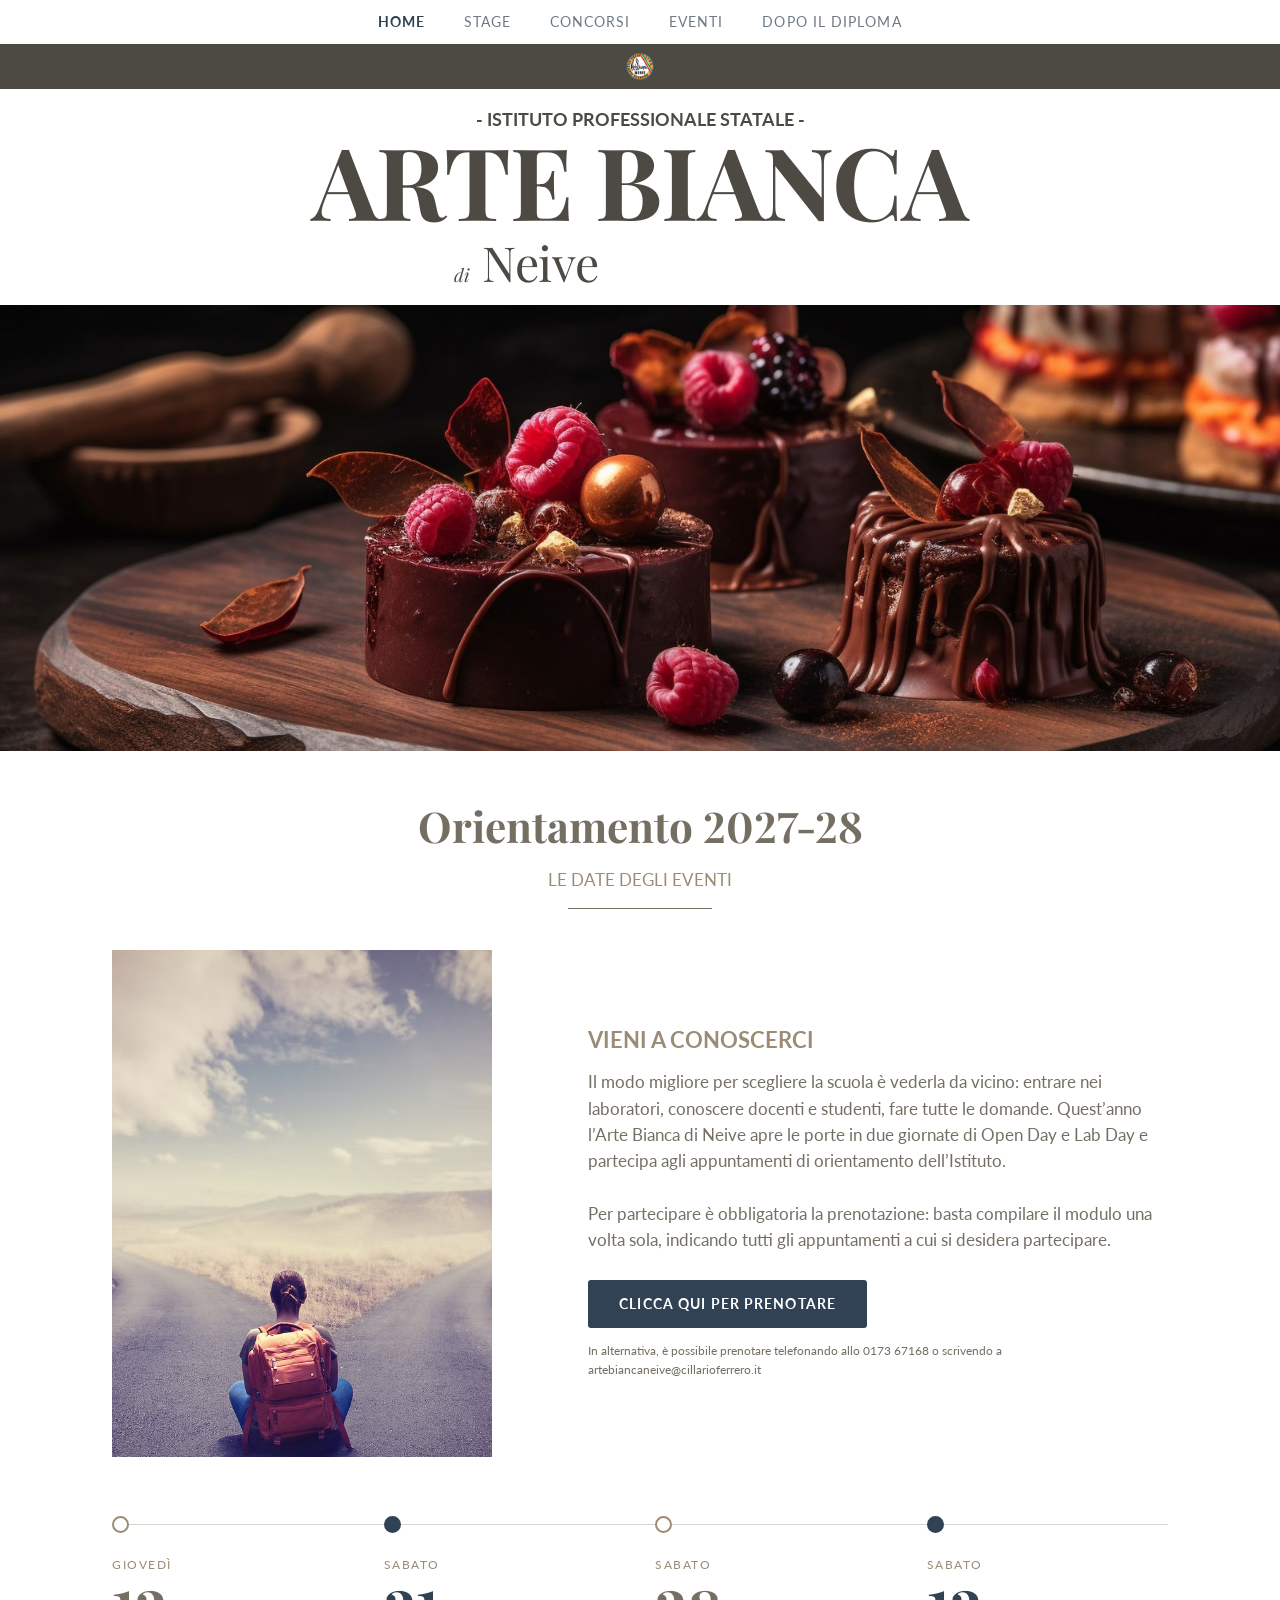
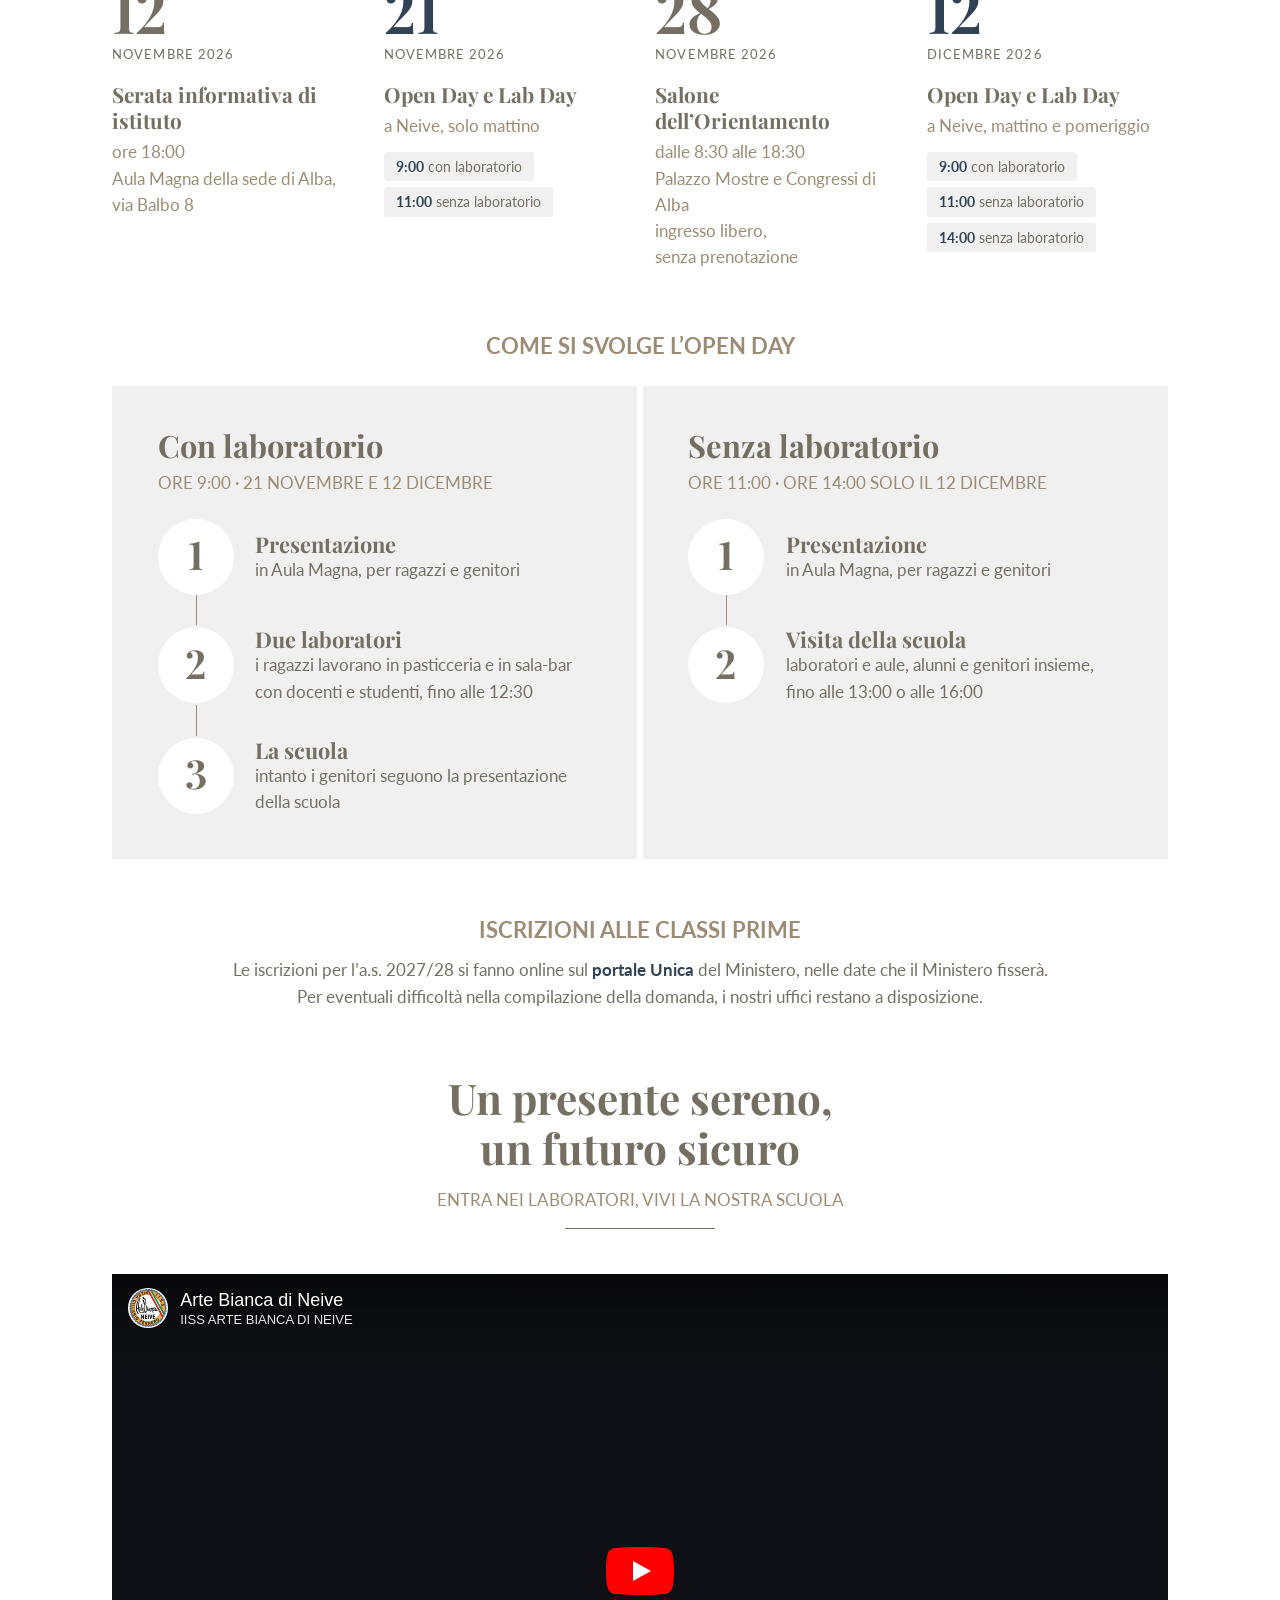
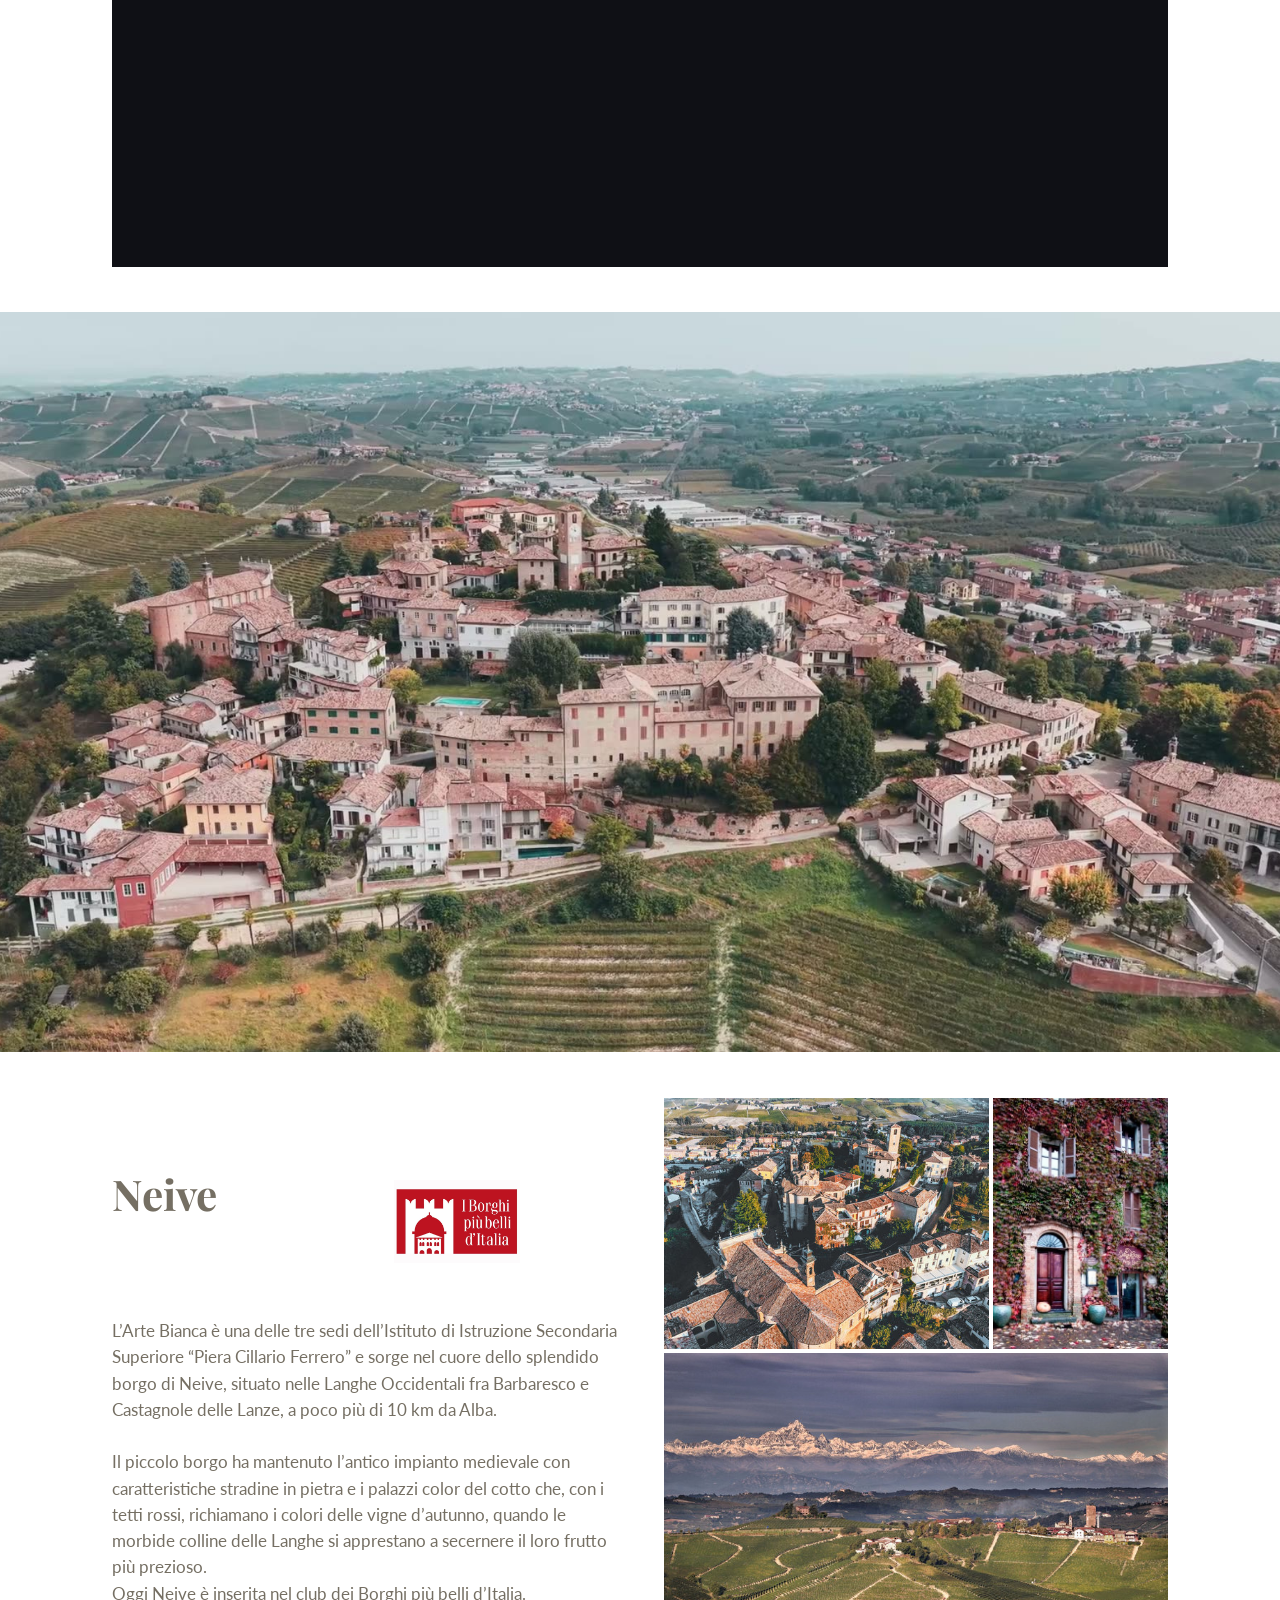
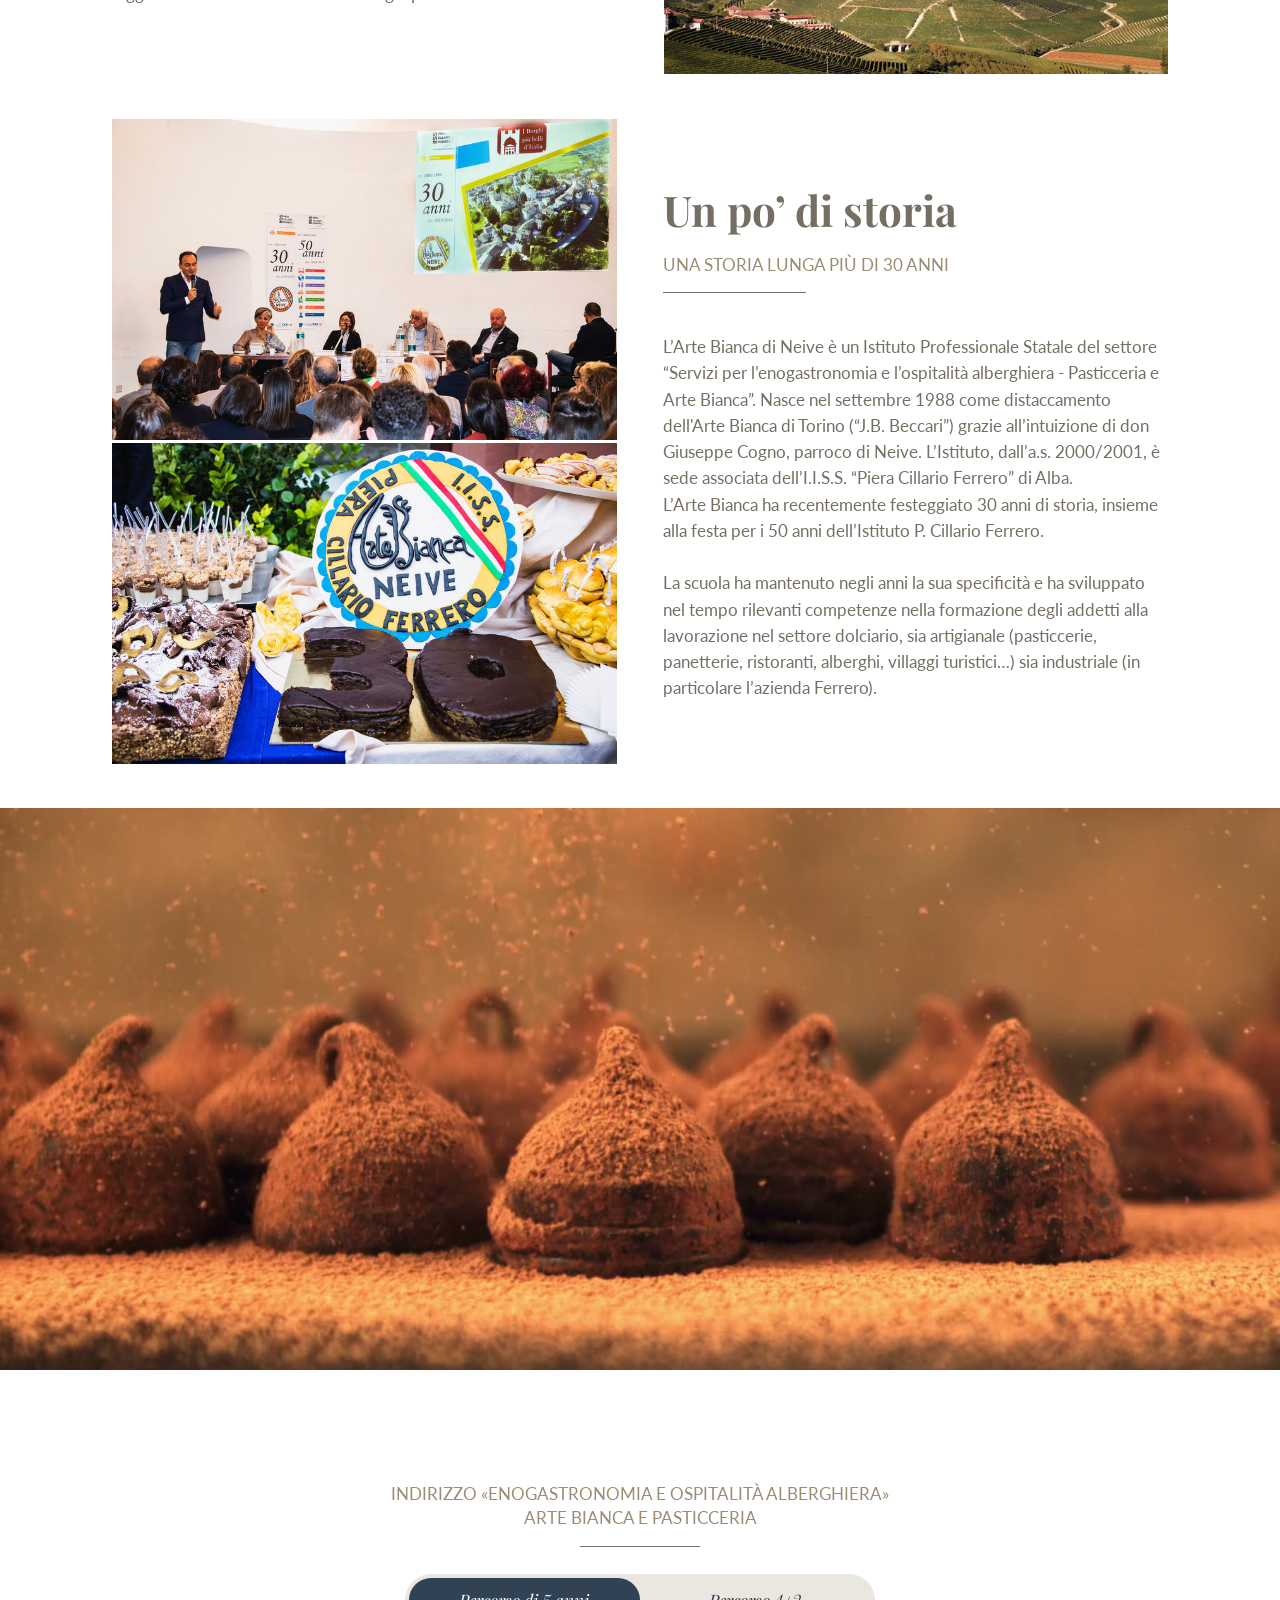
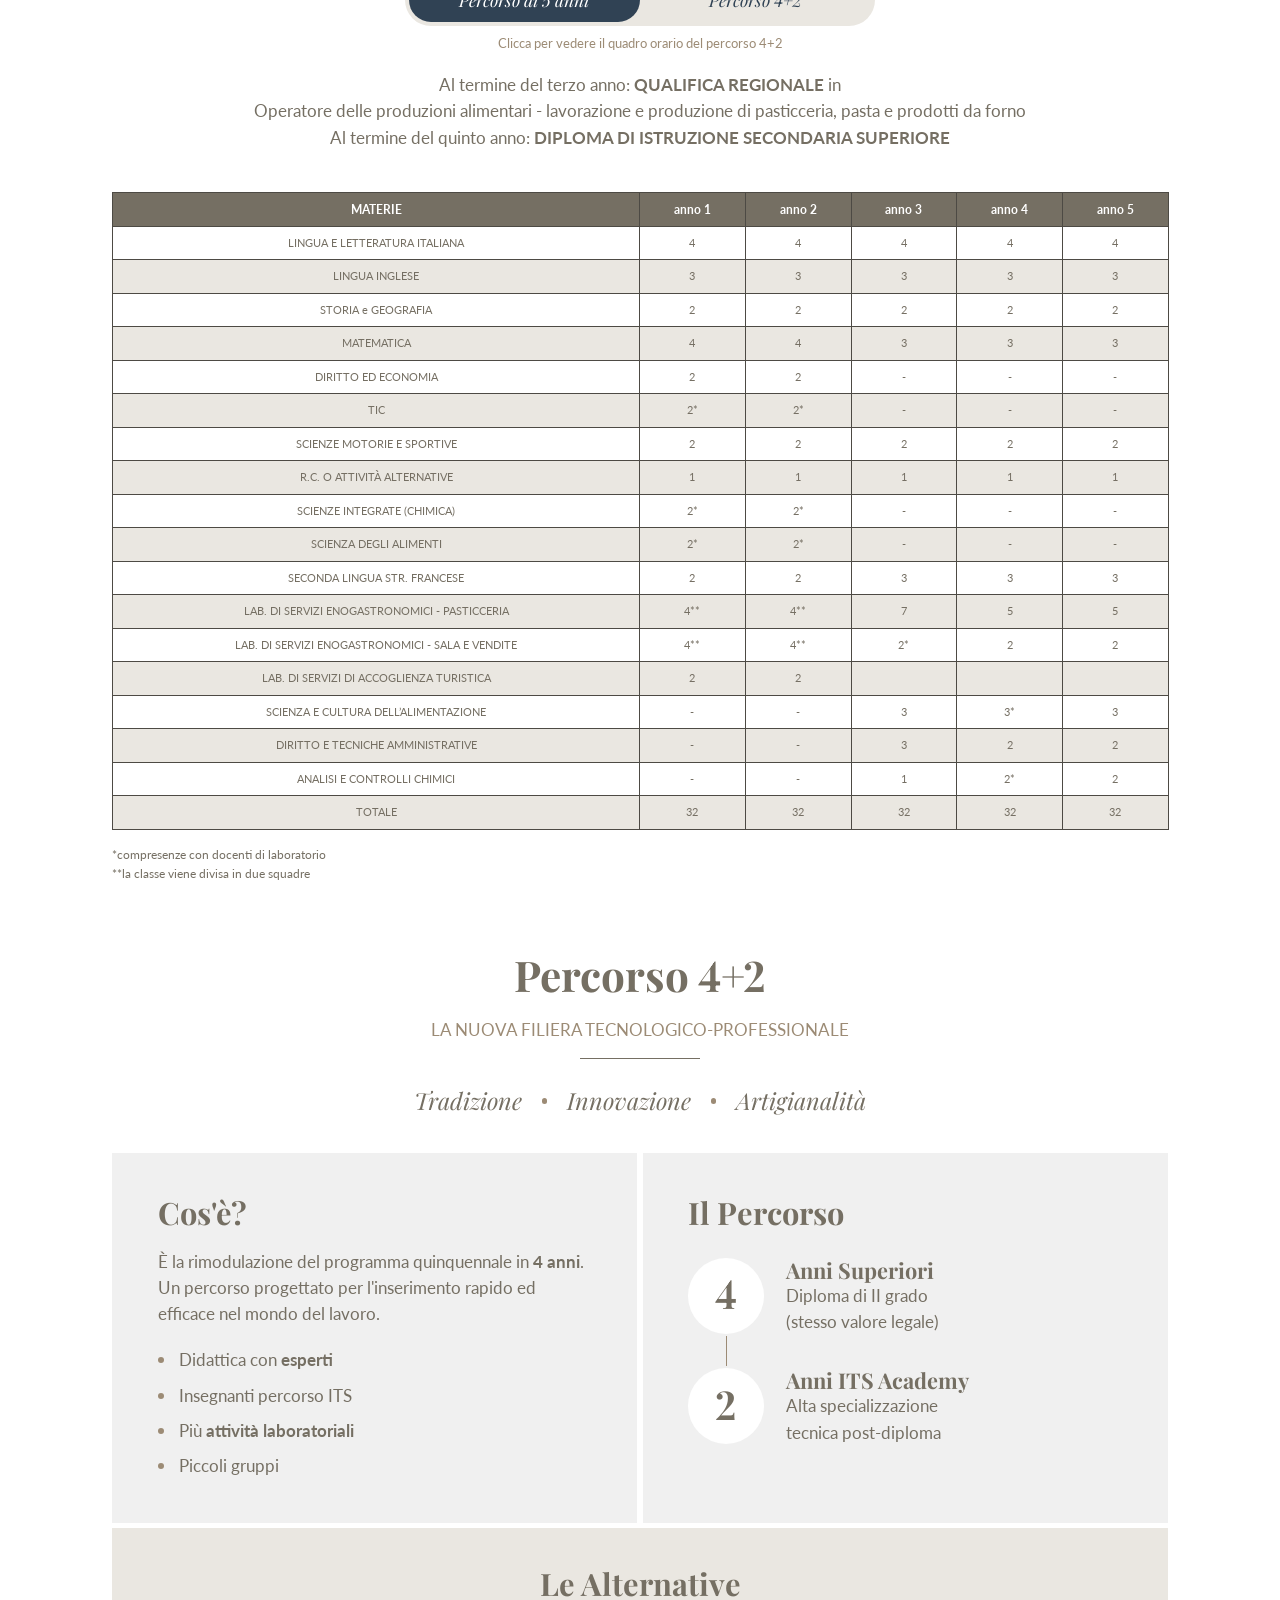
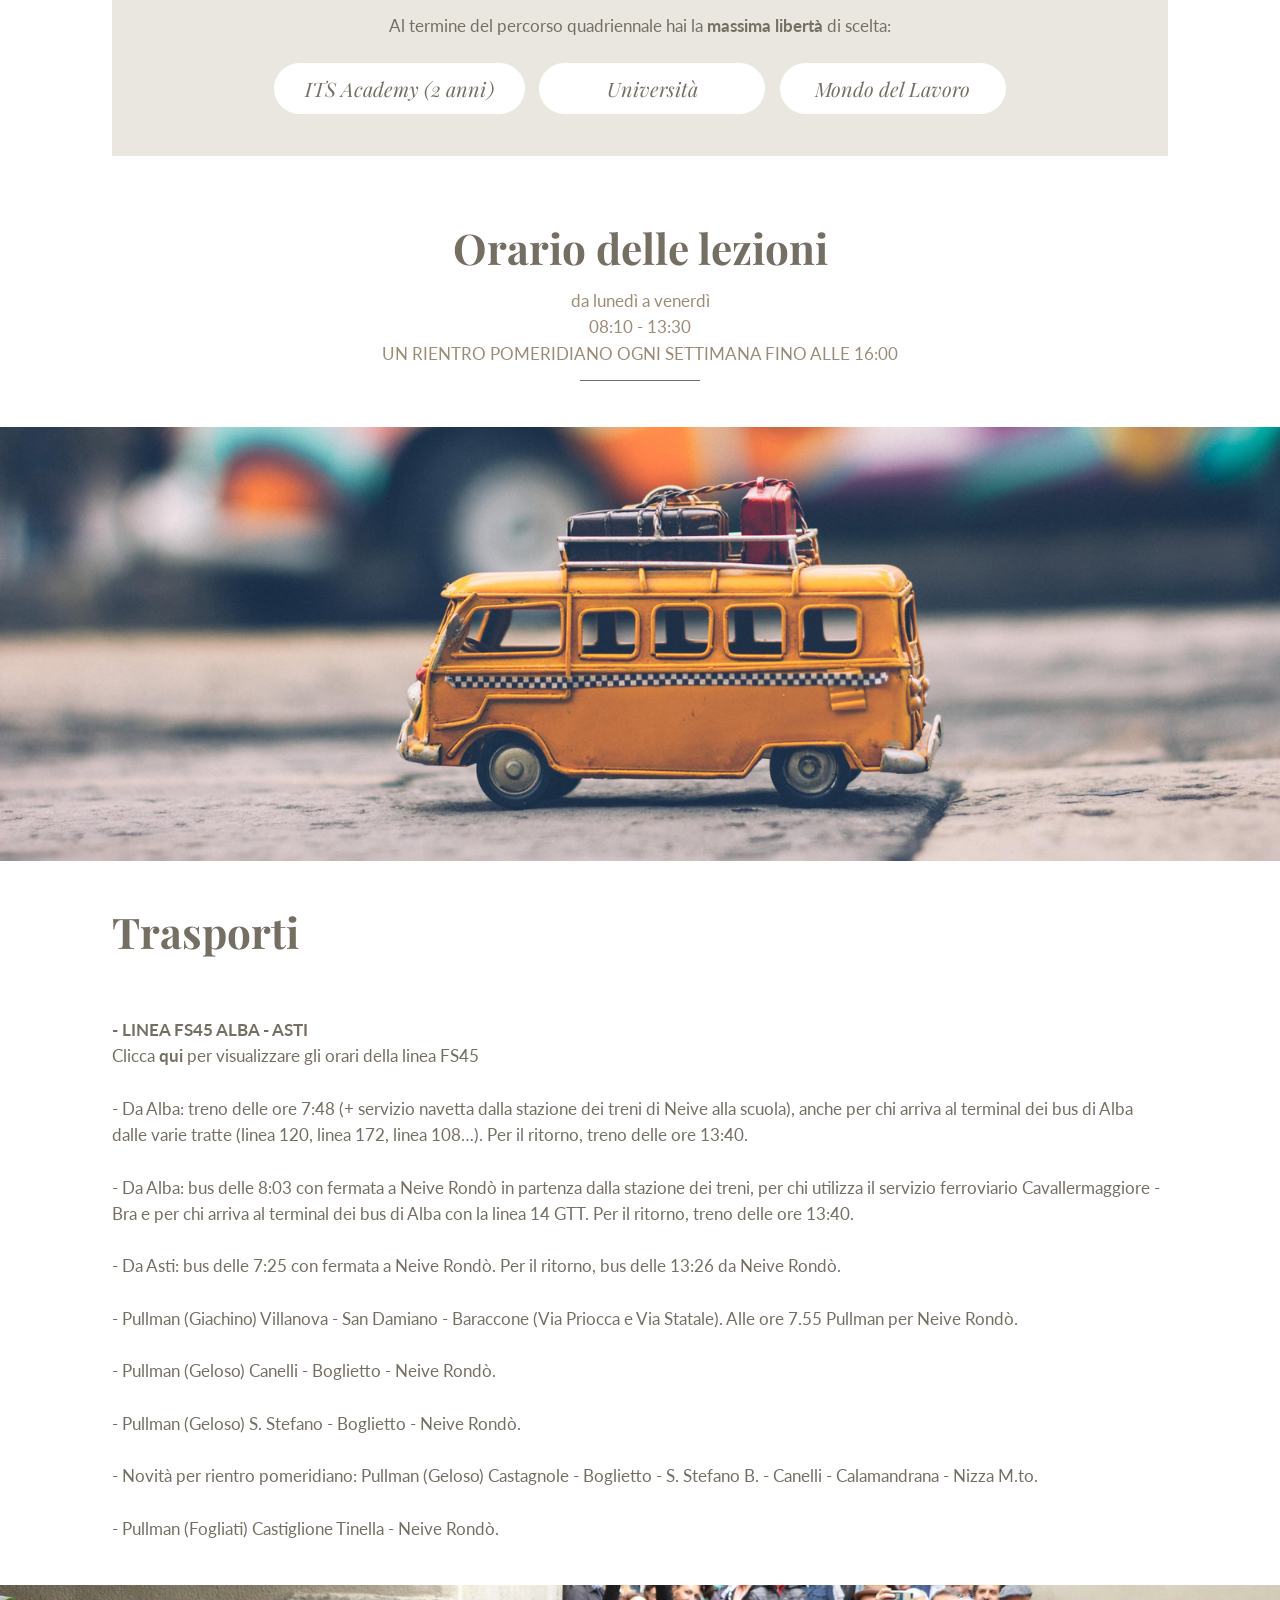
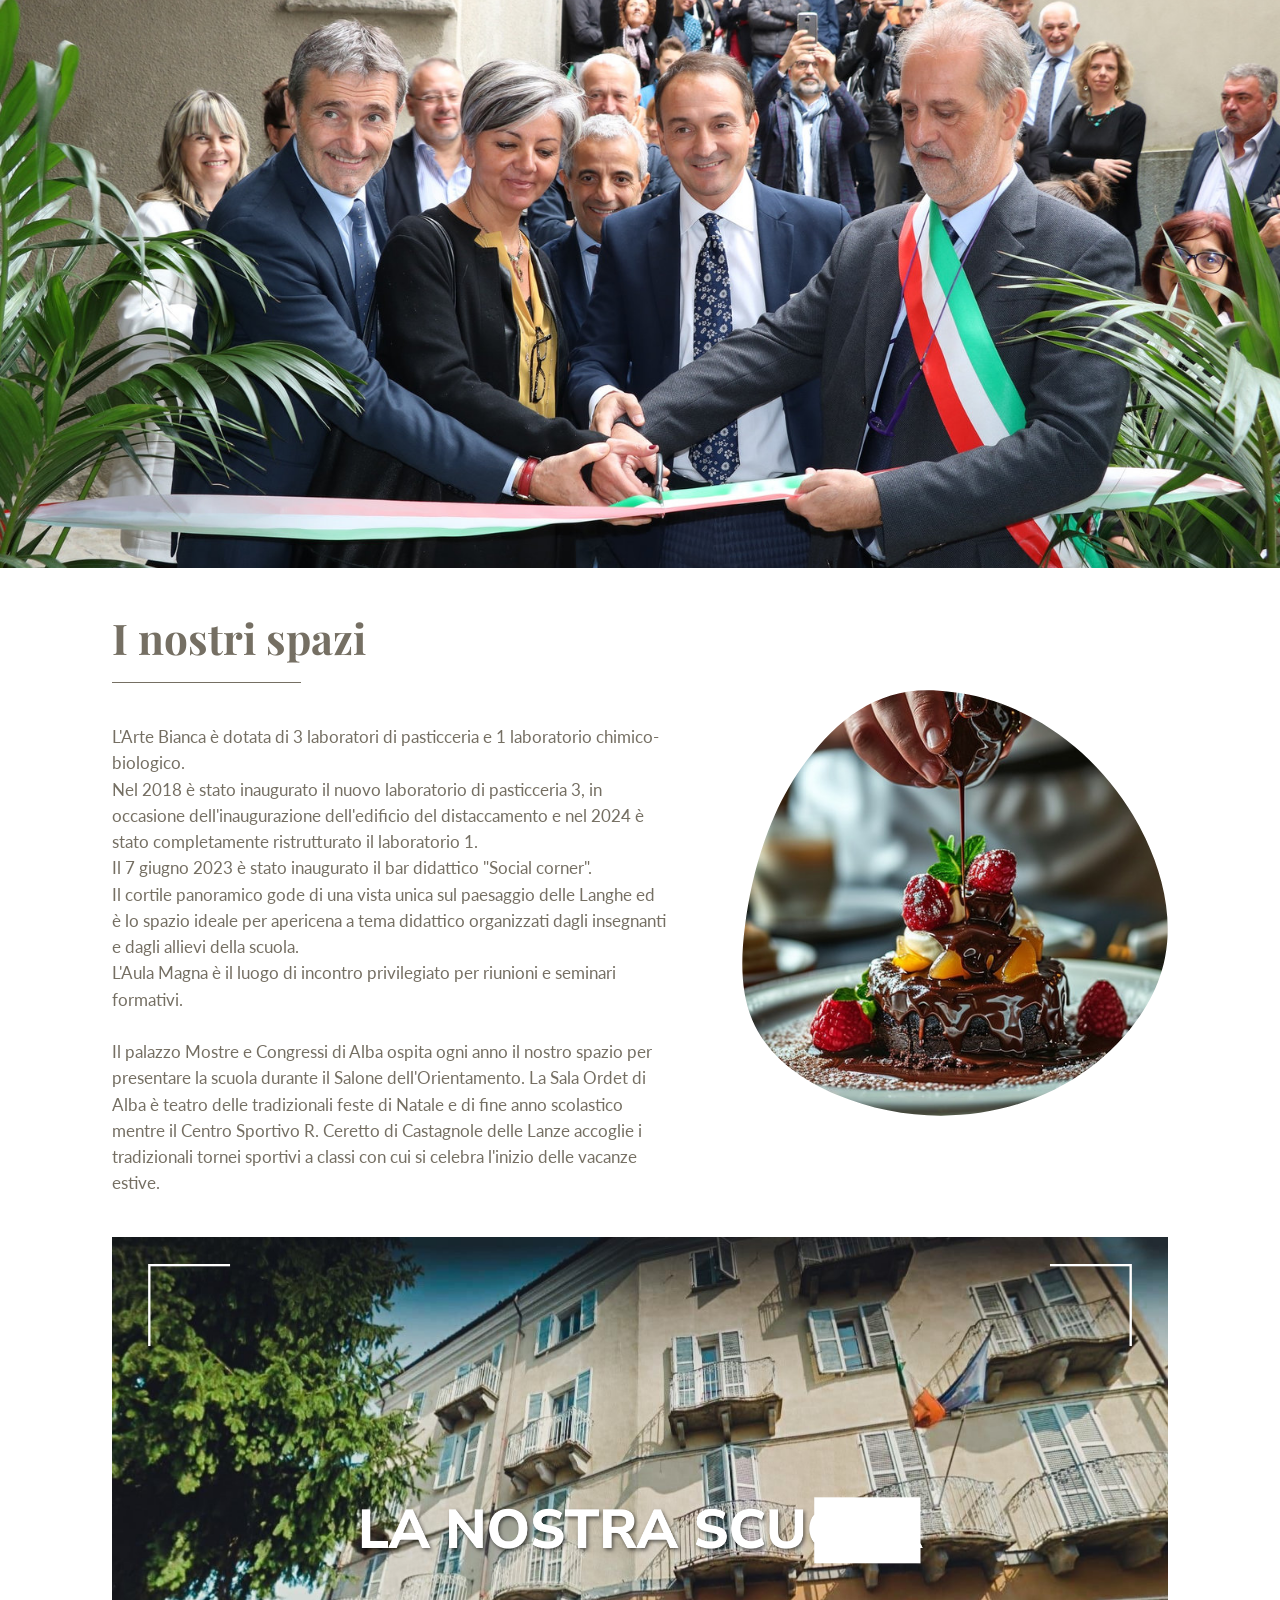
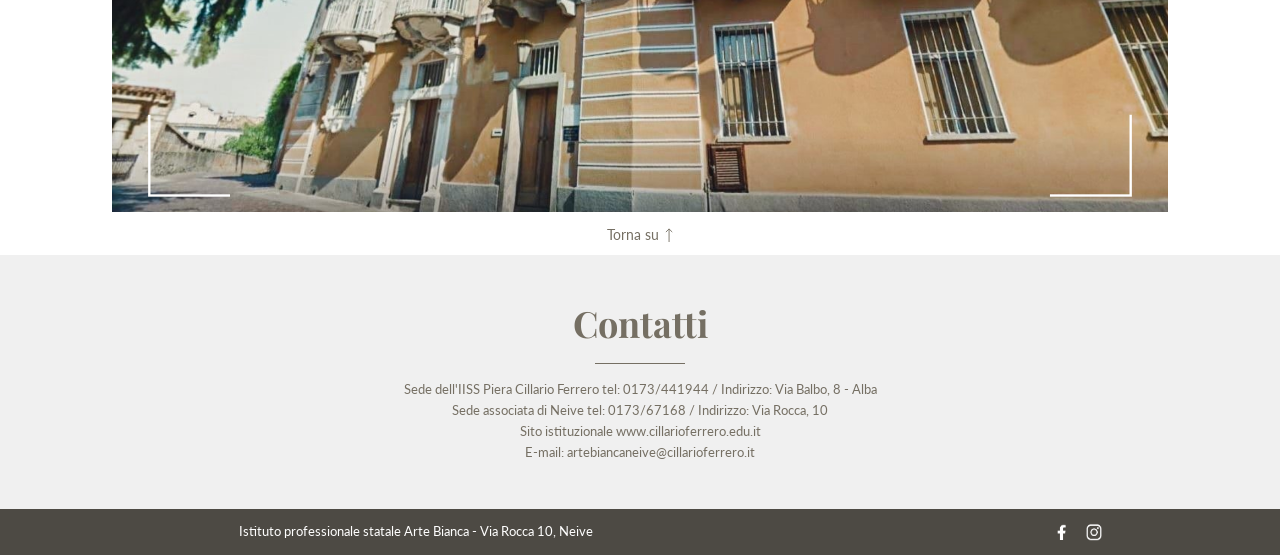
==== index.html @ a9f4be9f "Apprendistato: percorsi 2025-26 e 2026-27, tipo corretto per Ferrero e Fratelli Boero; tolto il nume" ====
<!DOCTYPE html>
<html lang="it">
<head>
<meta charset="utf-8">
<meta name="viewport" content="width=device-width, initial-scale=1">
<title>Arte Bianca di Neive – Scuola superiore di pasticceria (Cuneo)</title>
<meta name="description" content="Open Day sabato 21 novembre e sabato 12 dicembre 2026. Istituto professionale statale di pasticceria e arte bianca a Neive, nelle Langhe vicino ad Alba (Cuneo): 5 anni o 4+2.">
<link rel="canonical" href="https://artebiancaneive.org/">
<meta property="og:type" content="website">
<meta property="og:site_name" content="Arte Bianca di Neive">
<meta property="og:locale" content="it_IT">
<meta property="og:title" content="Arte Bianca di Neive – Scuola superiore di pasticceria (Cuneo)">
<meta property="og:description" content="Open Day sabato 21 novembre e sabato 12 dicembre 2026. Istituto professionale statale di pasticceria e arte bianca a Neive, nelle Langhe vicino ad Alba (Cuneo): 5 anni o 4+2.">
<meta property="og:url" content="https://artebiancaneive.org/">
<meta property="og:image" content="https://artebiancaneive.org/media/anteprima-link.jpg">
<meta property="og:image:width" content="1200">
<meta property="og:image:height" content="630">
<meta property="og:image:alt" content="Tortine al cioccolato con lamponi su un tagliere di legno">
<meta name="twitter:card" content="summary_large_image">
<script type="application/ld+json">{"@context": "https://schema.org", "@type": "HighSchool", "name": "Arte Bianca di Neive", "alternateName": ["Istituto professionale statale Arte Bianca di Neive", "IISS Piera Cillario Ferrero - sede associata di Neive"], "description": "Istituto professionale statale di pasticceria e arte bianca a Neive, nelle Langhe vicino ad Alba (Cuneo): percorso di 5 anni o 4+2, laboratori, stage in azienda.", "url": "https://artebiancaneive.org/", "logo": "https://artebiancaneive.org/media/logo-scuola.png", "image": "https://artebiancaneive.org/media/anteprima-link.jpg", "telephone": "+39 0173 67168", "email": "artebiancaneive@cillarioferrero.it", "address": {"@type": "PostalAddress", "streetAddress": "Via Rocca 10", "postalCode": "12052", "addressLocality": "Neive", "addressRegion": "CN", "addressCountry": "IT"}, "geo": {"@type": "GeoCoordinates", "latitude": 44.7258894, "longitude": 8.11458}, "parentOrganization": {"@type": "EducationalOrganization", "name": "IISS Piera Cillario Ferrero", "url": "https://www.cillarioferrero.edu.it/"}, "sameAs": ["https://www.facebook.com/p/IISS-Arte-Bianca-Neive-100063560233751/", "https://www.instagram.com/iissartebiancadineive/"]}</script>
<link rel="icon" href="favicon-32.png" sizes="32x32">
<link rel="icon" href="favicon-192.png" sizes="192x192">
<link rel="apple-touch-icon" href="apple-touch-icon.png" sizes="180x180">
<link rel="preconnect" href="https://fonts.googleapis.com">
<link rel="preconnect" href="https://fonts.gstatic.com" crossorigin>
<link href="https://fonts.googleapis.com/css2?family=Lato:wght@400;700&family=Nunito+Sans:wght@800&family=Playfair+Display:ital,wght@0,400;0,700;1,400;1,700&display=swap" rel="stylesheet">
<link rel="stylesheet" href="stile.css">
</head>
<body id="inizio">

<svg width="0" height="0" style="position:absolute" aria-hidden="true">
  <clipPath id="forma-macchia" clipPathUnits="objectBoundingBox">
    <path d="M0.9475 0.3481C0.8592 0.1611 0.6811 0.0244 0.4914 0.0044C0.3366 -0.0195 0.2347 0.0561 0.1515 0.1655C0.0683 0.2748 0.0241 0.4142 0.0062 0.5547C-0.0032 0.6290 -0.0051 0.7077 0.0237 0.7757C0.0604 0.8620 0.1404 0.9169 0.2219 0.9510C0.4411 1.0428 0.7101 1.0072 0.8807 0.8314C0.9341 0.7764 0.9778 0.7075 0.9934 0.6293C1.0124 0.5344 0.9883 0.4345 0.9475 0.3481Z"/>
  </clipPath>
</svg>

<nav class="menu" aria-label="Menu principale">
  <a href="/" class="attivo" aria-current="page" data-t="HOME">HOME</a>
  <a href="/stage" data-t="STAGE">STAGE</a>
  <a href="/concorsi" data-t="CONCORSI">CONCORSI</a>
  <a href="/eventi" data-t="EVENTI">EVENTI</a>
  <a href="/dopo-il-diploma" data-t="DOPO IL DIPLOMA">DOPO IL DIPLOMA</a>
</nav>

<div class="fascia"><img src="media/logo-scuola.png" alt="Logo Arte Bianca Neive, IISS Piera Cillario Ferrero"></div>

<header class="testata">
  <p class="kicker">- Istituto professionale statale -</p>
  <div class="titolo">
    <h1>ARTE BIANCA</h1>
    <div class="di-neive"><span class="di">di</span><span class="neive">Neive</span></div>
  </div>
</header>

<div class="fascia-media eroe m" style="--m:18"><img src="media/hero-cioccolato.jpg" alt="Tortine al cioccolato con lamponi su un tagliere di legno" srcset="media/ridotte/hero-cioccolato-480.jpg 480w, media/ridotte/hero-cioccolato-800.jpg 800w, media/ridotte/hero-cioccolato-1200.jpg 1200w, media/ridotte/hero-cioccolato-1600.jpg 1600w, media/ridotte/hero-cioccolato-2000.jpg 2000w, media/hero-cioccolato.jpg 2399w" sizes="100vw"></div>

<section class="col centro m" style="--m:50" id="orientamento" aria-label="Orientamento">
  <h2 class="t-sez cifre">Orientamento 2027-28</h2>
  <p class="t-sotto m" style="--m:14">Le date degli eventi</p>
  <div class="riga m" style="--w:158;--m:18"></div>
</section>

<section class="col due orienta m" style="--m:45;--a:420;--b:640;--al:center">
  <div class="riquadro orienta-foto"><img src="media/orientamento-bivio.jpg" alt="Una ragazza con lo zaino seduta davanti a un bivio" loading="lazy" decoding="async"></div>
  <div>
    <h3 class="t-evento">Vieni a conoscerci</h3>
    <div class="testo m" style="--m:18">
      <p>Il modo migliore per scegliere la scuola è vederla da vicino: entrare nei laboratori, conoscere docenti e studenti, fare tutte le domande. Quest’anno l’Arte Bianca di Neive apre le porte in due giornate di Open Day e Lab Day e partecipa agli appuntamenti di orientamento dell’Istituto.</p>
      <p class="stacco">Per partecipare è obbligatoria la prenotazione: basta compilare il modulo una volta sola, indicando tutti gli appuntamenti a cui si desidera partecipare.</p>
    </div>
    <a class="prenota m" style="--m:30" href="https://forms.gle/bNLRnkgHHmoUJhoE6" target="_blank" rel="noopener">Clicca qui per prenotare</a>
    <p class="note m" style="--m:14">In alternativa, è possibile prenotare telefonando allo 0173 67168 o scrivendo a artebiancaneive@cillarioferrero.it</p>
  </div>
</section>

<section class="col m" style="--m:65" aria-label="Il calendario degli appuntamenti">
  <ol class="calendario">
    <li>
      <p class="cal-gs">Giovedì</p>
      <p class="cal-n cifre">12</p>
      <p class="cal-m">novembre 2026</p>
      <h3>Serata informativa di istituto</h3>
      <p class="cal-dove">ore 18:00<br>Aula Magna della sede di Alba, via Balbo 8</p>
    </li>
    <li class="qui">
      <p class="cal-gs">Sabato</p>
      <p class="cal-n cifre">21</p>
      <p class="cal-m">novembre 2026</p>
      <h3>Open Day e Lab Day</h3>
      <p class="cal-dove">a Neive, solo mattino</p>
      <ul class="turni"><li><b>9:00</b> con laboratorio</li><li><b>11:00</b> senza laboratorio</li></ul>
    </li>
    <li>
      <p class="cal-gs">Sabato</p>
      <p class="cal-n cifre">28</p>
      <p class="cal-m">novembre 2026</p>
      <h3>Salone dell’Orientamento</h3>
      <p class="cal-dove">dalle 8:30 alle 18:30<br>Palazzo Mostre e Congressi di Alba<br>ingresso libero, senza&nbsp;prenotazione</p>
    </li>
    <li class="qui">
      <p class="cal-gs">Sabato</p>
      <p class="cal-n cifre">12</p>
      <p class="cal-m">dicembre 2026</p>
      <h3>Open Day e Lab Day</h3>
      <p class="cal-dove">a Neive, mattino e pomeriggio</p>
      <ul class="turni"><li><b>9:00</b> con laboratorio</li><li><b>11:00</b> senza laboratorio</li><li><b>14:00</b> senza laboratorio</li></ul>
    </li>
  </ol>
</section>

<section class="col centro m" style="--m:70" aria-label="Come si svolge l’Open Day">
  <h3 class="t-evento">Come si svolge l’Open Day</h3>
  <div class="p42-due orienta-due m" style="--m:30">
    <div class="pannello">
      <h3>Con laboratorio</h3>
      <p class="t-sotto m" style="--m:6">ore 9:00 · 21 novembre e 12 dicembre</p>
      <div class="tappe">
        <div class="tappa"><span class="n">1</span><div><b>Presentazione</b><small>in Aula Magna, per ragazzi e genitori</small></div></div>
        <div class="tappa-filo"></div>
        <div class="tappa"><span class="n">2</span><div><b>Due laboratori</b><small>i ragazzi lavorano in pasticceria e in sala-bar con docenti e studenti, fino alle 12:30</small></div></div>
        <div class="tappa-filo"></div>
        <div class="tappa"><span class="n">3</span><div><b>La scuola</b><small>intanto i genitori seguono la presentazione della scuola</small></div></div>
      </div>
    </div>
    <div class="pannello">
      <h3>Senza laboratorio</h3>
      <p class="t-sotto m" style="--m:6">ore 11:00 · ore 14:00 solo il 12 dicembre</p>
      <div class="tappe">
        <div class="tappa"><span class="n">1</span><div><b>Presentazione</b><small>in Aula Magna, per ragazzi e genitori</small></div></div>
        <div class="tappa-filo"></div>
        <div class="tappa"><span class="n">2</span><div><b>Visita della scuola</b><small>laboratori e aule, alunni e genitori insieme, fino alle 13:00 o alle 16:00</small></div></div>
      </div>
    </div>
  </div>
</section>

<section class="col centro m" style="--m:65" aria-label="Iscrizioni alle classi prime">
  <h3 class="t-evento">Iscrizioni alle classi prime</h3>
  <p class="m" style="--m:16">Le iscrizioni per l’a.s. 2027/28 si fanno online sul <a class="vai" href="https://unica.istruzione.gov.it/portale/it/orientamento/iscrizioni" target="_blank" rel="noopener">portale Unica</a> del Ministero, nelle date che il Ministero fisserà.<br>Per eventuali difficoltà nella compilazione della domanda, i nostri uffici restano a disposizione.</p>
</section>

<section class="col centro m" style="--m:70">
  <h2 class="t-sez" style="--tl:55">Un presente sereno,<br>un futuro sicuro</h2>
  <p class="t-sotto m" style="--m:16;line-height:var(--lh)">Entra nei laboratori, vivi la nostra scuola</p>
  <div class="riga m" style="--w:166;--m:16"></div>
  <div class="video-yt m" style="--m:50;background-image:url('https://i.ytimg.com/vi/y8LiDVSYxBA/maxresdefault.jpg')" data-id="y8LiDVSYxBA" role="button" tabindex="0" aria-label="Arte Bianca di Neive">
    <div class="barra"><img src="media/logo-scuola.png" alt="" loading="lazy" decoding="async"><div><b>Arte Bianca di Neive</b><small>IISS ARTE BIANCA DI NEIVE</small></div></div>
    <span class="play" aria-hidden="true"><svg viewBox="0 0 68 48"><path class="fondo" d="M66.52 7.74c-.78-2.93-2.49-5.41-5.42-6.19C55.79.13 34 0 34 0S12.21.13 6.9 1.55c-2.93.78-4.63 3.26-5.42 6.19C.06 13.05 0 24 0 24s.06 10.95 1.48 16.26c.78 2.93 2.49 5.41 5.42 6.19C12.21 47.87 34 48 34 48s21.79-.13 27.1-1.55c2.93-.78 4.64-3.26 5.42-6.19C67.94 34.95 68 24 68 24s-.06-10.95-1.48-16.26z"/><path d="M45 24 27 14v20" fill="#fff"/></svg></span>
  </div>
</section>

<div class="fascia-media m" style="--m:50;aspect-ratio:1414/818"><video data-src="media/video-neive-drone.mp4" data-src-telefono="media/video-neive-drone-telefono.mp4" data-poster="media/copertina-neive-drone.jpg" muted loop playsinline aria-label="Neive vista dall'alto con il drone"></video></div>

<section class="col due m" style="--m:50;--a:558;--b:557">
  <div>
    <div class="intesta con-logo">
      <h2 class="t-sez">Neive</h2>
      <img class="borghi" src="media/borghi-piu-belli.jpg" alt="I Borghi più belli d'Italia" srcset="media/ridotte/borghi-piu-belli-480.jpg 480w, media/ridotte/borghi-piu-belli-800.jpg 800w, media/ridotte/borghi-piu-belli-1200.jpg 1200w, media/borghi-piu-belli.jpg 1500w" sizes="(max-width: 899px) 25vw, 10vw" loading="lazy" decoding="async">
      <p class="t-sotto m" style="--m:14">I Borghi più belli d’Italia</p>
      <div class="riga m" style="--w:158;--m:18"></div>
    </div>
    <div class="testo m" style="--m:45">
      <p>L’Arte Bianca è una delle tre sedi dell’Istituto di Istruzione Secondaria Superiore “Piera Cillario Ferrero” e sorge nel cuore dello splendido borgo di Neive, situato nelle Langhe Occidentali fra Barbaresco e Castagnole delle Lanze, a poco più di 10 km da <a href="https://langhe.net/town/alba-piemonte/" target="_blank" rel="noopener">Alba.</a></p>
      <p class="stacco">Il piccolo borgo ha mantenuto l’antico impianto medievale con caratteristiche stradine in pietra e i palazzi color del cotto che, con i tetti rossi, richiamano i colori delle vigne d’autunno, quando le morbide colline delle Langhe si apprestano a secernere il loro frutto più prezioso.</p>
      <p>Oggi Neive è inserita nel club dei Borghi più belli d’Italia.</p>
    </div>
  </div>
  <div class="collage">
    <div class="riquadro a"><img src="media/neive-dall-alto.jpg" alt="Il borgo di Neive visto dall'alto" style="object-position:47% 0" srcset="media/ridotte/neive-dall-alto-480.jpg 480w, media/ridotte/neive-dall-alto-800.jpg 800w, media/ridotte/neive-dall-alto-1200.jpg 1200w, media/ridotte/neive-dall-alto-1600.jpg 1600w, media/neive-dall-alto.jpg 2048w" sizes="(max-width: 899px) 60vw, 30vw" loading="lazy" decoding="async"></div>
    <div class="riquadro b"><img src="media/neive-portone-edera.jpg" alt="Un portone di Neive coperto di vite americana rossa" style="object-position:100% 50%" loading="lazy" decoding="async"></div>
    <div class="riquadro c"><img src="media/langhe-alpi.jpg" alt="Le colline delle Langhe con le Alpi innevate sullo sfondo" style="object-position:99% 34%" srcset="media/ridotte/langhe-alpi-480.jpg 480w, media/ridotte/langhe-alpi-800.jpg 800w, media/ridotte/langhe-alpi-1200.jpg 1200w, media/ridotte/langhe-alpi-1600.jpg 1600w, media/ridotte/langhe-alpi-2000.jpg 2000w, media/langhe-alpi.jpg 2400w" sizes="(max-width: 899px) 95vw, 40vw" loading="lazy" decoding="async"></div>
  </div>
</section>

<section class="col due inverti m" style="--m:50;--a:558;--b:558">
  <div>
    <h2 class="t-sez">Un po’ di storia</h2>
    <p class="t-sotto m" style="--m:14">Una storia lunga più di 30 anni</p>
    <div class="riga m" style="--w:158;--m:18"></div>
    <div class="testo m" style="--m:45">
      <p>L’Arte Bianca di Neive è un Istituto Professionale Statale del settore “Servizi per l’enogastronomia e l’ospitalità alberghiera - Pasticceria e Arte Bianca”. Nasce nel settembre 1988 come distaccamento dell'Arte Bianca di Torino (“J.B. Beccari”) grazie all’intuizione di don Giuseppe Cogno, parroco di Neive. L’Istituto, dall’a.s. 2000/2001, è sede associata dell’I.I.S.S. “Piera Cillario Ferrero” di Alba.</p>
      <p>L’Arte Bianca ha recentemente festeggiato 30 anni di storia, insieme alla festa per i 50 anni dell’Istituto P. Cillario Ferrero.</p>
      <p class="stacco">La scuola ha mantenuto negli anni la sua specificità e ha sviluppato nel tempo rilevanti competenze nella formazione degli addetti alla lavorazione nel settore dolciario, sia artigianale (pasticcerie, panetterie, ristoranti, alberghi, villaggi turistici…) sia industriale (in particolare l’azienda Ferrero).</p>
    </div>
  </div>
  <div class="foto-pila">
    <div class="riquadro"><img src="media/storia-convegno.jpg" alt="Il convegno per i 30 anni dell'Arte Bianca" srcset="media/ridotte/storia-convegno-480.jpg 480w, media/ridotte/storia-convegno-800.jpg 800w, media/ridotte/storia-convegno-1200.jpg 1200w, media/ridotte/storia-convegno-1600.jpg 1600w, media/ridotte/storia-convegno-2000.jpg 2000w, media/storia-convegno.jpg 2400w" sizes="(max-width: 899px) 95vw, 40vw" loading="lazy" decoding="async"></div>
    <div class="riquadro"><img src="media/storia-torta-30-anni.jpg" alt="La torta del trentesimo anniversario con il logo della scuola" srcset="media/ridotte/storia-torta-30-anni-480.jpg 480w, media/ridotte/storia-torta-30-anni-800.jpg 800w, media/ridotte/storia-torta-30-anni-1200.jpg 1200w, media/ridotte/storia-torta-30-anni-1600.jpg 1600w, media/ridotte/storia-torta-30-anni-2000.jpg 2000w, media/storia-torta-30-anni.jpg 2400w" sizes="(max-width: 899px) 95vw, 40vw" loading="lazy" decoding="async"></div>
  </div>
</section>

<div class="fascia-media m" style="--m:49;aspect-ratio:1414/621"><video data-src="media/video-tartufi.mp4" data-poster="media/copertina-tartufi.jpg" muted loop playsinline style="object-position:50% 91%" aria-label="Tartufi di cioccolato spolverati di cacao"></video></div>

<section class="col centro m" style="--m:45">
  <h2 class="t-sez">Piano di studi</h2>
  <p class="t-sotto m" style="--m:14">Indirizzo «Enogastronomia e ospitalità alberghiera»<br>Arte Bianca e pasticceria</p>
  <div class="riga m" style="--w:132;--m:18"></div>
  <div class="scambio cifre m" style="--m:30" data-scelto="0" role="group" aria-label="Scegli il percorso">
    <button type="button" aria-pressed="true">Percorso di 5 anni</button>
    <button type="button" aria-pressed="false">Percorso 4+2</button>
  </div>
  <p class="scambio-aiuto m" style="--m:9" aria-live="polite">Clicca per vedere il quadro orario del percorso 4+2</p>
  <div class="piani">
  <div class="piano">
  <p class="m" style="--m:22">Al termine del terzo anno: <b>QUALIFICA REGIONALE</b> in<br>Operatore delle produzioni alimentari - lavorazione e produzione di pasticceria, pasta e prodotti da forno<br>Al termine del quinto anno: <b>DIPLOMA DI ISTRUZIONE SECONDARIA SUPERIORE</b></p>
  <div class="tabella-scorre m" style="--m:46">
    <table class="tab-piano">
      <thead><tr><th>MATERIE</th><th><span class="lungo">anno </span>1<span class="breve">°</span></th><th><span class="lungo">anno </span>2<span class="breve">°</span></th><th><span class="lungo">anno </span>3<span class="breve">°</span></th><th><span class="lungo">anno </span>4<span class="breve">°</span></th><th><span class="lungo">anno </span>5<span class="breve">°</span></th></tr></thead>
      <tbody>
        <tr><td>LINGUA E LETTERATURA ITALIANA</td><td>4</td><td>4</td><td>4</td><td>4</td><td>4</td></tr>
        <tr><td>LINGUA INGLESE</td><td>3</td><td>3</td><td>3</td><td>3</td><td>3</td></tr>
        <tr><td>STORIA e GEOGRAFIA</td><td>2</td><td>2</td><td>2</td><td>2</td><td>2</td></tr>
        <tr><td>MATEMATICA</td><td>4</td><td>4</td><td>3</td><td>3</td><td>3</td></tr>
        <tr><td>DIRITTO ED ECONOMIA</td><td>2</td><td>2</td><td>-</td><td>-</td><td>-</td></tr>
        <tr><td>TIC</td><td>2*</td><td>2*</td><td>-</td><td>-</td><td>-</td></tr>
        <tr><td>SCIENZE MOTORIE E SPORTIVE</td><td>2</td><td>2</td><td>2</td><td>2</td><td>2</td></tr>
        <tr><td>R.C. O ATTIVITÀ ALTERNATIVE</td><td>1</td><td>1</td><td>1</td><td>1</td><td>1</td></tr>
        <tr><td>SCIENZE INTEGRATE (CHIMICA)</td><td>2*</td><td>2*</td><td>-</td><td>-</td><td>-</td></tr>
        <tr><td>SCIENZA DEGLI ALIMENTI</td><td>2*</td><td>2*</td><td>-</td><td>-</td><td>-</td></tr>
        <tr><td>SECONDA LINGUA STR. FRANCESE</td><td>2</td><td>2</td><td>3</td><td>3</td><td>3</td></tr>
        <tr><td>LAB. DI SERVIZI ENOGASTRONOMICI - PASTICCERIA</td><td>4**</td><td>4**</td><td>7</td><td>5</td><td>5</td></tr>
        <tr><td>LAB. DI SERVIZI ENOGASTRONOMICI - SALA E VENDITE</td><td>4**</td><td>4**</td><td>2*</td><td>2</td><td>2</td></tr>
        <tr><td>LAB. DI SERVIZI DI ACCOGLIENZA TURISTICA</td><td>2</td><td>2</td><td></td><td></td><td></td></tr>
        <tr><td>SCIENZA E CULTURA DELL’ALIMENTAZIONE</td><td>-</td><td>-</td><td>3</td><td>3*</td><td>3</td></tr>
        <tr><td>DIRITTO E TECNICHE AMMINISTRATIVE</td><td>-</td><td>-</td><td>3</td><td>2</td><td>2</td></tr>
        <tr><td>ANALISI E CONTROLLI CHIMICI</td><td>-</td><td>-</td><td>1</td><td>2*</td><td>2</td></tr>
        <tr><td>TOTALE</td><td>32</td><td>32</td><td>32</td><td>32</td><td>32</td></tr>
      </tbody>
    </table>
  </div>
  <p class="note m" style="--m:17">*compresenze con docenti di laboratorio<br>**la classe viene divisa in due squadre</p>
  </div>
  <div class="piano" hidden>
  <p class="m" style="--m:22">Al termine del quarto anno: <b>DIPLOMA DI ISTRUZIONE SECONDARIA SUPERIORE</b><br>con lo stesso valore legale del diploma di cinque anni</p>
  <div class="tabella-scorre m" style="--m:46">
    <table class="tab-piano tab-42">
      <thead><tr><th>MATERIE</th><th><span class="lungo">anno </span>1<span class="breve">°</span></th><th><span class="lungo">anno </span>2<span class="breve">°</span></th><th><span class="lungo">anno </span>3<span class="breve">°</span></th><th><span class="lungo">anno </span>4<span class="breve">°</span></th></tr></thead>
      <tbody>
        <tr><td>LINGUA E LETTERATURA ITALIANA<small>1° e 2° anno: 1 ora con Diritto</small></td><td>6*</td><td>6*</td><td>4</td><td>4</td></tr>
        <tr><td>LINGUA INGLESE<small>1° anno: 1 ora con Accoglienza turistica</small></td><td>4*</td><td>3</td><td>4</td><td>4</td></tr>
        <tr><td>STORIA<small><span>1° anno: 2 ore con Geografia</span><span>2° anno: 1 ora con Diritto</span></small></td><td>2*</td><td>2*</td><td>2</td><td>2</td></tr>
        <tr><td>MATEMATICA<small>4° anno: 1 ora con Diritto e tecniche amministrative</small></td><td>5</td><td>5</td><td>3</td><td>4*</td></tr>
        <tr><td>DIRITTO ED ECONOMIA</td><td>1</td><td>-</td><td>-</td><td>-</td></tr>
        <tr><td>TIC<small>2 ore con il laboratorio di informatica</small></td><td>2*</td><td>2*</td><td>-</td><td>-</td></tr>
        <tr><td>SCIENZE MOTORIE E SPORTIVE</td><td>2</td><td>2</td><td>2</td><td>2</td></tr>
        <tr><td>R.C. O ATTIVITÀ ALTERNATIVE</td><td>1</td><td>1</td><td>1</td><td>1</td></tr>
        <tr><td>SCIENZE INTEGRATE (CHIMICA)<small>2 ore con il laboratorio di chimica</small></td><td>2*</td><td>2*</td><td>-</td><td>-</td></tr>
        <tr><td>SCIENZA DEGLI ALIMENTI<small>2° anno: 1 ora con Analisi e controlli chimici</small></td><td>2</td><td>3*</td><td>-</td><td>-</td></tr>
        <tr><td>SECONDA LINGUA STR. FRANCESE<small><span>2° anno: 1 ora con Accoglienza turistica</span><span>3° anno: 1 ora con Sala e vendita</span></small></td><td>2</td><td>3*</td><td>4*</td><td>4</td></tr>
        <tr><td>LAB. DI SERVIZI ENOGASTRONOMICI - PASTICCERIA<small>4 ore con Sala bar e 1 ora con Accoglienza turistica</small></td><td>5*</td><td>5*</td><td>-</td><td>-</td></tr>
        <tr><td>LAB. DI TECNICA DOLCIARIA E PASTICCERIA<small><span>3° anno: 2 ore con Analisi e controlli chimici e 2 con il laboratorio di chimica</span><span>4° anno: 2 ore con Sala e vendita</span></small></td><td>-</td><td>-</td><td>6*</td><td>6*</td></tr>
        <tr><td>SCIENZA E CULTURA DELL’ALIMENTAZIONE<small><span>3° anno: 1 ora con Tecnica dolciaria e pasticceria</span><span>4° anno: 2 ore con Analisi e controlli chimici</span></small></td><td>-</td><td>-</td><td>4*</td><td>4*</td></tr>
        <tr><td>DIRITTO E TECNICHE AMMINISTRATIVE<small><span>3° anno: 1 ora con Sala e vendita</span><span>4° anno: in più l’ora con Matematica</span></small></td><td>-</td><td>-</td><td>3*</td><td>3*</td></tr>
        <tr><td>ANALISI E CONTROLLI CHIMICI</td><td>-</td><td>-</td><td>1</td><td>-</td></tr>
        <tr><td>TOTALE UNITÀ ORARIE</td><td>34</td><td>34</td><td>34</td><td>34</td></tr>
      </tbody>
    </table>
  </div>
  <p class="note m" style="--m:17">*ore in compresenza, con due docenti in classe: sotto il nome della materia trovi con chi</p>
  </div>
  </div>
</section>

<section class="col centro m" style="--m:70" aria-label="Percorso 4+2">
  <h2 class="t-sez cifre">Percorso 4+2</h2>
  <p class="t-sotto m" style="--m:14">La nuova filiera tecnologico-professionale</p>
  <div class="riga m" style="--w:132;--m:18"></div>
  <p class="p42-valori m" style="--m:30">Tradizione <i></i> Innovazione <i></i> Artigianalità</p>
  <div class="p42-due m" style="--m:40">
    <div class="pannello">
      <h3>Cos'è?</h3>
      <div class="testo"><p>È la rimodulazione del programma quinquennale in <b>4 anni</b>.<br>Un percorso progettato per l'inserimento rapido ed efficace nel mondo del lavoro.</p></div>
      <ul class="elenco">
        <li>Didattica con <b>esperti</b></li>
        <li>Insegnanti percorso ITS</li>
        <li>Più <b>attività laboratoriali</b></li>
        <li>Piccoli gruppi</li>
      </ul>
    </div>
    <div class="pannello">
      <h3>Il Percorso</h3>
      <div class="tappe cifre">
        <div class="tappa"><span class="n">4</span><div><b>Anni Superiori</b><small>Diploma di II grado<br>(stesso valore legale)</small></div></div>
        <div class="tappa-filo"></div>
        <div class="tappa"><span class="n">2</span><div><b>Anni ITS Academy</b><small>Alta specializzazione<br>tecnica post-diploma</small></div></div>
      </div>
    </div>
  </div>
  <div class="p42-alt">
    <h3>Le Alternative</h3>
    <p class="testo">Al termine del percorso quadriennale hai la <b>massima libertà</b> di scelta:</p>
    <div class="scelte"><span>ITS Academy (2 anni)</span><span>Università</span><span>Mondo del Lavoro</span></div>
  </div>
</section>

<section class="col centro m" style="--m:70">
  <h2 class="t-sez">Orario delle lezioni</h2>
  <p class="m" style="--m:11;color:var(--sotto)">da lunedì a venerdì<br>08:10 - 13:30<br>UN RIENTRO POMERIDIANO OGNI SETTIMANA FINO ALLE 16:00</p>
  <div class="riga m" style="--w:132;--m:15"></div>
</section>

<div class="fascia-media m" style="--m:50;aspect-ratio:1414/480"><img src="media/trasporti-pulmino.jpg" alt="Un pulmino giallo giocattolo con le valigie sul tetto" style="object-position:50% 74%" srcset="media/ridotte/trasporti-pulmino-480.jpg 480w, media/ridotte/trasporti-pulmino-800.jpg 800w, media/ridotte/trasporti-pulmino-1200.jpg 1200w, media/ridotte/trasporti-pulmino-1600.jpg 1600w, media/ridotte/trasporti-pulmino-2000.jpg 2000w, media/trasporti-pulmino.jpg 2400w" sizes="100vw" loading="lazy" decoding="async"></div>

<section class="col m" style="--m:46">
  <h2 class="t-sez">Trasporti</h2>
  <div class="riga m" style="--w:149;--m:14"></div>
  <div class="testo m" style="--m:46">
    <p><a href="https://moeves.it/files/orari/CN45FS.pdf" target="_blank" rel="noopener"><b>- LINEA FS45 ALBA - ASTI</b></a></p>
    <p>Clicca <a href="https://moeves.it/files/orari/CN45FS.pdf" target="_blank" rel="noopener"><b>qui</b></a> per visualizzare gli orari della linea FS45</p>
    <p class="stacco">- Da Alba: treno delle ore 7:48 (+ servizio navetta dalla stazione dei treni di Neive alla scuola), anche per chi arriva al terminal dei bus di Alba dalle varie tratte (linea 120, linea 172, linea 108…). Per il ritorno, treno delle ore 13:40.</p>
    <p class="stacco">- Da Alba: bus delle 8:03 con fermata a Neive Rondò in partenza dalla stazione dei treni, per chi utilizza il servizio ferroviario Cavallermaggiore - Bra e per chi arriva al terminal dei bus di Alba con la linea 14 GTT. Per il ritorno, treno delle ore 13:40.</p>
    <p class="stacco">- Da Asti: bus delle 7:25 con fermata a Neive Rondò. Per il ritorno, bus delle 13:26 da Neive Rondò.</p>
    <p class="stacco">- Pullman (Giachino) Villanova - San Damiano - Baraccone (Via Priocca e Via Statale). Alle ore 7.55 Pullman per Neive Rondò.</p>
    <p class="stacco">- Pullman (Geloso) Canelli - Boglietto - Neive Rondò.</p>
    <p class="stacco">- Pullman (Geloso) S. Stefano - Boglietto - Neive Rondò.</p>
    <p class="stacco">- Novità per rientro pomeridiano: Pullman (Geloso) Castagnole - Boglietto - S. Stefano B. - Canelli - Calamandrana - Nizza M.to.</p>
    <p class="stacco">- Pullman (Fogliati) Castiglione Tinella - Neive Rondò.</p>
  </div>
</section>

<div class="fascia-media m" style="--m:47;aspect-ratio:1414/645"><img src="media/spazi-inaugurazione.jpg" alt="Il taglio del nastro all'inaugurazione del nuovo edificio" style="object-position:50% 64%" srcset="media/ridotte/spazi-inaugurazione-480.jpg 480w, media/ridotte/spazi-inaugurazione-800.jpg 800w, media/ridotte/spazi-inaugurazione-1200.jpg 1200w, media/ridotte/spazi-inaugurazione-1600.jpg 1600w, media/ridotte/spazi-inaugurazione-2000.jpg 2000w, media/spazi-inaugurazione.jpg 2400w" sizes="100vw" loading="lazy" decoding="async"></div>

<section class="col due m" style="--m:45;--a:612;--b:470">
  <div>
    <h2 class="t-sez">I nostri spazi</h2>
    <div class="riga m" style="--w:208;--m:16"></div>
    <div class="testo m" style="--m:45">
      <p>L'Arte Bianca è dotata di 3 laboratori di pasticceria e 1 laboratorio chimico-biologico.</p>
      <p>Nel 2018 è stato inaugurato il nuovo laboratorio di pasticceria 3, in occasione dell'inaugurazione dell'edificio del distaccamento e nel 2024 è stato completamente ristrutturato il laboratorio 1.</p>
      <p>Il 7 giugno 2023 è stato inaugurato il bar didattico "Social corner".</p>
      <p>Il cortile panoramico gode di una vista unica sul paesaggio delle Langhe ed è lo spazio ideale per apericena a tema didattico organizzati dagli insegnanti e dagli allievi della scuola.</p>
      <p>L'Aula Magna è il luogo di incontro privilegiato per riunioni e seminari formativi.</p>
      <p class="stacco">Il palazzo Mostre e Congressi di Alba ospita ogni anno il nostro spazio per presentare la scuola durante il Salone dell'Orientamento. La Sala Ordet di Alba è teatro delle tradizionali feste di Natale e di fine anno scolastico mentre il Centro Sportivo R. Ceretto di Castagnole delle Lanze accoglie i tradizionali tornei sportivi a classi con cui si celebra l'inizio delle vacanze estive.</p>
    </div>
  </div>
  <img class="macchia" src="media/spazi-dolce.jpg" alt="Un dolce al cioccolato con fragole e una colata di cioccolato" srcset="media/ridotte/spazi-dolce-480.jpg 480w, media/spazi-dolce.jpg 816w" sizes="(max-width: 899px) 95vw, 35vw" loading="lazy" decoding="async">
</section>

<div class="col riquadro m" style="--m:45;aspect-ratio:1167/635"><div class="ss" data-ss="i-nostri-spazi" style="--ss-x:50%;--ss-y:18%" role="img" aria-label="I nostri spazi: la scuola, il Laboratorio 1, l'Aula magna, il campo sportivo"></div></div>

<a class="torna" href="#inizio">Torna su <svg viewBox="0 0 9 16" aria-hidden="true"><path d="M4.5 15.5V1M1 4.5l3.5-3.5 3.5 3.5" fill="none" stroke="currentColor" stroke-width="1"/></svg></a>

<section class="contatti">
  <h2>Contatti</h2>
  <div class="riga"></div>
  <p class="righe">Sede dell'IISS Piera Cillario Ferrero tel: 0173/441944 / Indirizzo: Via Balbo, 8 - Alba<br>Sede associata di Neive tel: 0173/67168 / Indirizzo: Via Rocca, 10<br>Sito istituzionale <a href="https://www.cillarioferrero.edu.it/" target="_blank" rel="noopener">www.cillarioferrero.edu.it</a><br>E-mail: artebiancaneive@cillarioferrero.it</p>
</section>

<footer class="piede">
  <div class="col">
    <p class="indirizzo">Istituto professionale statale Arte Bianca - Via Rocca 10, Neive</p>
    <div class="social">
      <a href="https://www.facebook.com/p/IISS-Arte-Bianca-Neive-100063560233751/?locale=it_IT" target="_blank" rel="noopener" aria-label="Facebook"><img class="fb" src="media/icona-facebook.png" alt="" loading="lazy" decoding="async"></a>
      <a href="https://www.instagram.com/iissartebiancadineive/" target="_blank" rel="noopener" aria-label="Instagram"><img class="ig" src="media/icona-instagram.png" alt="" loading="lazy" decoding="async"></a>
    </div>
  </div>
</footer>

<script src="slideshow-dati.js"></script>
<script src="slideshow.js"></script>
<script src="script.js"></script>
</body>
</html>
---- stile.css ----
/* Sito Arte Bianca di Neive - stile comune a tutte le pagine.
   Le misure vengono dal sito Canva visto largo 1414 px: 1 unita' (--u) = 1 px a quella larghezza
   e tutto scala con la finestra come fa Canva. Sotto i 900 px parte la versione per il telefono.
   Negli elementi, --m e' lo spazio sopra, --w la larghezza, --a e --b le due colonne. */

:root{
  --u: calc(100vw / 1414);
  --ink:#4d4a44; --testo:#756f63; --sotto:#9c8b75; --menu:#304254; --beige:#eae7e1; --grigio:#f0f0f0; --divisore:#d8d5d0;
  --serif:'Playfair Display', Georgia, serif;
  --sans:'Lato', Arial, sans-serif;
  --col: calc(1166 * var(--u));
  --fs: max(15px, calc(18.7 * var(--u)));
  --lh: max(23px, calc(29 * var(--u)));
}
*{box-sizing:border-box;margin:0;padding:0}
html{scroll-behavior:smooth}
body{background:#fff;color:var(--testo);font-family:var(--sans);font-size:var(--fs);line-height:var(--lh);-webkit-font-smoothing:antialiased}
a{color:inherit;text-decoration:none}
b,strong{font-weight:700}
img,video{display:block}
ul{list-style:none}
.col{width:var(--col);margin-left:auto;margin-right:auto}
.m{margin-top:calc(var(--m, 0) * var(--u))}
.w{width:calc(var(--w) * var(--u));max-width:100%}
.centro{text-align:center}
.centro .riga,.centro .w{margin-left:auto;margin-right:auto}

/* ---------- menu e fascia scura ---------- */
/* menu centrato sull'asse del logo e dei titoli; la riga sottile lo stacca dal testo quando resta in alto */
.menu{position:sticky;top:0;z-index:20;background:#fff;height:max(44px,calc(48 * var(--u)));display:flex;justify-content:center;box-shadow:0 1px 0 rgba(0,0,0,.06)}
.menu a{display:flex;flex-direction:column;align-items:center;justify-content:center;padding:0 calc(21 * var(--u));font-size:max(13px,calc(15 * var(--u)));letter-spacing:.08em;color:var(--menu);white-space:nowrap;opacity:.7;transition:opacity .2s}
/* copia invisibile in neretto: ogni voce e' gia' larga come quando e' la pagina aperta, cosi' il menu non balla */
.menu a::after{content:attr(data-t);font-weight:700;height:0;visibility:hidden;overflow:hidden}
.menu a:hover,.menu a:focus-visible,.menu a.attivo{opacity:1}
.menu a.attivo{font-weight:700}
.fascia{background:var(--ink);height:calc(50 * var(--u));display:flex;align-items:center;justify-content:center}
.fascia img{width:calc(33 * var(--u));height:auto}

/* ---------- testata della Home ---------- */
.testata{text-align:center;padding-top:calc(20 * var(--u))}
.kicker{font-weight:700;font-size:calc(20 * var(--u));line-height:calc(28 * var(--u));color:var(--ink);text-transform:uppercase}
.titolo{display:inline-block;font-family:var(--serif);color:var(--ink);font-size:calc(110.7 * var(--u));margin-top:calc(-3 * var(--u));text-align:left}
.titolo h1{font-weight:700;font-size:1em;line-height:.9937;letter-spacing:-.01em;text-align:center}
.titolo .di-neive{display:flex;align-items:baseline;padding-left:1.418em;margin-top:.0813em}
.titolo .di{font-style:italic;font-size:.1807em;line-height:1.4;width:1.55em}
.titolo .neive{font-size:.4815em;line-height:1;letter-spacing:-.01em}

/* ---------- testata delle altre pagine ---------- */
.testata-pag{height:calc(235 * var(--u));padding-top:calc(46 * var(--u));text-align:center}
.testata-pag h1{font-family:var(--serif);font-weight:700;color:var(--ink);font-size:calc(110.7 * var(--u));line-height:.9937;letter-spacing:-.01em;margin-top:calc(2 * var(--u))}
.testata-pag.senza-kicker{padding-top:calc(67 * var(--u))}

/* ---------- foto e video ---------- */
.fascia-media{width:100%;overflow:hidden;background:#e9e6e0}
.riquadro{overflow:hidden;background:#e9e6e0;position:relative}
.fascia-media img,.fascia-media video,.riquadro img,.riquadro video{width:100%;height:100%;object-fit:cover}
.eroe{aspect-ratio:1414/493}
.macchia{width:100%;aspect-ratio:1/1;object-fit:cover;clip-path:url(#forma-macchia)}

/* ---------- titoli, sottotitoli, righe ---------- */
.t-sez{font-family:var(--serif);font-weight:700;font-size:calc(46.7 * var(--u));line-height:calc(var(--tl, 65) * var(--u));color:var(--testo)}
.t-sotto{font-size:var(--fs);line-height:max(20px,calc(26 * var(--u)));color:var(--sotto);text-transform:uppercase}
.t-sotto.serif{font-family:var(--serif);line-height:max(20px,calc(22 * var(--u)))}
.riga{height:1px;background:var(--testo);width:calc(var(--w, 158) * var(--u))}
.divisore{height:1px;background:var(--divisore)}
.t-evento{font-weight:700;font-size:calc(24 * var(--u));line-height:calc(28 * var(--u));color:var(--sotto);text-transform:uppercase}

/* ---------- testo corrente ---------- */
.testo p+p{margin-top:0}
.testo .stacco{margin-top:var(--lh)}

/* ---------- due colonne ---------- */
.due{display:grid;grid-template-columns:calc(var(--a) * var(--u)) calc(var(--b) * var(--u));justify-content:space-between;align-items:var(--al, center)}
.due.inverti>:first-child{order:2}

/* ---------- tabelle ---------- */
.tabella-scorre{width:100%}
table{border-collapse:collapse;margin:0 auto;text-align:center;color:var(--testo);width:calc(var(--w, 1167) * var(--u))}
th,td{border:1px solid var(--ink);padding:0 6px;font-weight:400}
th{background:var(--testo);color:#fff;font-weight:700}
tbody tr:nth-child(even){background:var(--beige)}
.tab-piano{font-size:max(11px,calc(12 * var(--u)));line-height:1.33}
.tab-piano th{font-size:max(12px,calc(13.3 * var(--u)))}
.tab-piano th,.tab-piano td{height:calc(37 * var(--u))}
.tab-piano thead th:first-child{width:calc(582 * var(--u))}
.tab-stage{font-size:max(12px,calc(13.3 * var(--u)));line-height:1.35}
.tab-stage th{font-size:max(12px,calc(14.7 * var(--u)));text-transform:uppercase}
.tab-stage th,.tab-stage td{height:calc(var(--rh, 50.7) * var(--u))}
.maiuscolo td:first-child{text-transform:uppercase}
.breve{display:none}
.note{font-size:max(12px,calc(13.3 * var(--u)));line-height:max(18px,calc(21 * var(--u)));text-align:left}
.tab-piano td small{display:block;font-size:max(11px,calc(11.6 * var(--u)));line-height:1.3;margin:1px 0 2px;color:var(--testo);opacity:.85}
.tab-piano td small span+span::before{content:" · "}

/* ---------- Home: pulsante fra i due piani di studi (script.js) ---------- */
.scambio{position:relative;display:grid;grid-template-columns:1fr 1fr;width:calc(520 * var(--u));min-width:min(100%,420px);margin-left:auto;margin-right:auto;padding:4px;background:var(--beige);border-radius:999px}
.scambio::before{content:"";position:absolute;top:4px;bottom:4px;left:4px;width:calc(50% - 4px);border-radius:999px;background:var(--menu);transition:transform .45s cubic-bezier(.2,.65,.25,1)}
.scambio[data-scelto="1"]::before{transform:translateX(100%)}
.scambio button{position:relative;border:0;background:none;cursor:pointer;min-height:44px;padding:0 10px;border-radius:999px;font-family:var(--serif);font-style:italic;font-size:max(16px,calc(19 * var(--u)));font-variant-numeric:lining-nums;line-height:1.2;color:var(--menu);transition:color .3s ease}
.scambio button[aria-pressed="true"]{color:#fff}
.scambio button[aria-pressed="false"]:hover{color:var(--sotto)}
.scambio button:focus-visible{outline:2px solid var(--menu);outline-offset:2px}
.scambio-aiuto{font-size:max(13px,calc(14 * var(--u)));line-height:1.4;color:var(--sotto)}
/* flow-root: i margini dei testi restano dentro, cosi' l'altezza non salta durante il cambio */
.piani{position:relative;display:flow-root}
.piani.in-cambio{overflow:hidden;transition:height .5s cubic-bezier(.2,.65,.25,1)}
.piano.esce{position:absolute;left:0;right:0;top:0;opacity:0;transition:opacity .22s ease}
.piano.entra>p{animation:piano-entra .45s ease both}
.piano.entra tbody tr,.piano.entra thead tr{animation:piano-entra .42s cubic-bezier(.2,.65,.25,1) both;animation-delay:calc(var(--i,0) * 18ms + 70ms)}
@keyframes piano-entra{from{opacity:0;transform:translateY(10px)}to{opacity:1;transform:none}}

/* ---------- video di YouTube ---------- */
.video-yt{aspect-ratio:1166/655;position:relative;background:#0f1015 center/cover no-repeat;cursor:pointer;overflow:hidden}
.video-yt .barra{position:absolute;left:0;right:0;top:0;display:flex;align-items:center;gap:12px;padding:14px 16px 40px;background:linear-gradient(rgba(0,0,0,.55),rgba(0,0,0,0));color:#fff;font-family:Roboto,Arial,sans-serif;text-align:left}
.video-yt .barra img{width:40px;height:40px;border-radius:50%;background:#fff}
.video-yt .barra b{display:block;font-size:18px;line-height:22px;font-weight:500}
.video-yt .barra small{display:block;font-size:13px;line-height:17px;opacity:.9}
.video-yt .play{position:absolute;left:50%;top:50%;width:68px;height:48px;transform:translate(-50%,-50%)}
.video-yt .play svg{width:100%;height:100%}
.video-yt .play .fondo{fill:#f00;transition:fill .15s}
.video-yt:hover .play .fondo{fill:#cc0000}
.video-yt iframe{position:absolute;inset:0;width:100%;height:100%;border:0}

/* ---------- Home: Neive e storia ---------- */
.intesta{position:relative}
.borghi{position:absolute;left:calc(311 * var(--u));top:calc(16 * var(--u));width:calc(139 * var(--u));height:auto}
.collage{display:grid;grid-template-columns:359fr 193fr;gap:calc(5 * var(--u))}
.collage .a{aspect-ratio:359/277}
.collage .b{aspect-ratio:193/277}
.collage .c{grid-column:1 / span 2;aspect-ratio:557/354}
.foto-pila{display:grid;gap:calc(4 * var(--u))}
.foto-pila .riquadro{aspect-ratio:558/354}

/* ---------- Home: Percorso 4+2 ---------- */
.p42-valori{display:flex;justify-content:center;align-items:center;gap:calc(22 * var(--u));font-family:var(--serif);font-style:italic;font-size:max(18px,calc(26 * var(--u)));line-height:1.3;color:var(--testo)}
.p42-valori i{width:calc(6 * var(--u));min-width:5px;aspect-ratio:1;border-radius:50%;background:var(--sotto)}
.p42-due{display:grid;grid-template-columns:1fr 1fr;gap:calc(6 * var(--u))}
.pannello{background:var(--grigio);padding:calc(44 * var(--u)) calc(50 * var(--u)) calc(48 * var(--u));text-align:left}
.pannello h3,.p42-alt h3{font-family:var(--serif);font-weight:700;font-size:calc(34 * var(--u));line-height:calc(44 * var(--u));color:var(--testo)}
.pannello .testo{margin-top:calc(18 * var(--u))}
.elenco{margin-top:calc(22 * var(--u))}
.elenco li{position:relative;padding-left:calc(24 * var(--u))}
.elenco li+li{margin-top:calc(10 * var(--u))}
.elenco li::before{content:"";position:absolute;left:0;top:calc(0.5 * var(--lh) - 3px);width:6px;height:6px;border-radius:50%;background:var(--sotto)}
.tappe{margin-top:calc(26 * var(--u))}
.tappa{display:grid;grid-template-columns:calc(84 * var(--u)) 1fr;column-gap:calc(24 * var(--u));align-items:center}
.tappa .n{width:calc(84 * var(--u));height:calc(84 * var(--u));min-width:56px;min-height:56px;border-radius:50%;background:#fff;display:flex;align-items:center;justify-content:center;font-family:var(--serif);font-weight:700;font-size:max(30px,calc(44 * var(--u)));line-height:1;color:var(--testo);font-variant-numeric:lining-nums;padding-bottom:.114em}
/* numeri moderni (alti come le maiuscole, Playfair li ha all'antica) e alzati di .057em: il centro dell'inchiostro
   cade sul centro del cerchio (misurato sul carattere: base .4155em sotto il centro, cifre .lf alte .72em) */
.tappa b{display:block;font-family:var(--serif);font-size:max(19px,calc(24 * var(--u)));line-height:1.25;font-weight:700}
.tappa small{display:block;font-size:var(--fs);line-height:var(--lh)}
.tappa-filo{width:1px;height:calc(34 * var(--u));min-height:22px;background:var(--sotto);margin-left:calc(42 * var(--u))}
.p42-alt{margin-top:calc(6 * var(--u));background:var(--beige);padding:calc(40 * var(--u)) calc(50 * var(--u)) calc(46 * var(--u));text-align:center}
.p42-alt .testo{margin-top:calc(10 * var(--u))}
.scelte{display:flex;justify-content:center;flex-wrap:wrap;gap:calc(16 * var(--u));margin-top:calc(26 * var(--u))}
.scelte span{background:#fff;border-radius:999px;padding:calc(14 * var(--u)) calc(34 * var(--u));min-width:calc(250 * var(--u));font-family:var(--serif);font-style:italic;font-size:max(17px,calc(22 * var(--u)));line-height:1.3;color:var(--testo)}

/* ---------- Stage: mosaico e mobilita' ---------- */
.mosaico{display:grid;gap:calc(5 * var(--u))}
.mosaico .fila{display:grid;gap:calc(4 * var(--u))}
.mosaico .r1{aspect-ratio:651/302}
.mosaico .f2{grid-template-columns:1fr 1fr}
.mosaico .f2 .riquadro{aspect-ratio:325/151}
.mosaico .f3{grid-template-columns:211fr 224fr 205fr;gap:calc(5 * var(--u))}
.mosaico .f3 .riquadro{aspect-ratio:auto;height:calc(150 * var(--u))}
.mosaico .logo{background:#fff}
.mosaico .logo img{object-fit:contain}
.foto-estero{display:grid;grid-template-columns:578fr 583fr;gap:calc(5 * var(--u))}
.foto-estero .sx{display:grid;grid-template-rows:307fr 292fr;gap:calc(6 * var(--u))}
.foto-estero .sx .riquadro img{position:absolute;inset:0}
.foto-estero .dx{aspect-ratio:583/604}
.cifre{font-variant-numeric:lining-nums}
.tasto circle{fill:rgba(255,255,255,.78)}
.tasto path{fill:rgba(70,45,45,.75)}

/* ---------- Eventi: righe con foto o video a destra ---------- */
.evento{display:grid;grid-template-columns:calc(450 * var(--u)) calc(640 * var(--u));justify-content:space-between;align-items:center;padding:calc(25 * var(--u)) 0}
.evento+.evento{border-top:1px solid var(--divisore)}
.evento .testo{margin-top:calc(46 * var(--u))}
.master{background:var(--grigio);display:grid;grid-template-columns:calc(471 * var(--u)) calc(500 * var(--u));column-gap:calc(92 * var(--u));padding:calc(23 * var(--u)) calc(76 * var(--u)) calc(24 * var(--u)) calc(22 * var(--u));align-items:start}
.master .foto{aspect-ratio:471/632;border-radius:7px}
.master .intesta-m{display:flex;justify-content:space-between;align-items:baseline;margin-top:calc(48 * var(--u))}
.master .data{font-size:var(--fs);line-height:calc(22 * var(--u));color:var(--sotto)}
.master .testo{margin-top:calc(46 * var(--u))}

/* ---------- Dopo il diploma: schede dei video degli ex allievi ---------- */
.ex-allievi{display:grid;grid-template-columns:1fr 1fr;gap:calc(5 * var(--u)) calc(6 * var(--u))}
.scheda-video{display:block;background:var(--grigio);padding:calc(20 * var(--u)) calc(23 * var(--u)) calc(24 * var(--u))}
.scheda-video .anteprima{display:block;position:relative;aspect-ratio:532/299;border-radius:7px;overflow:hidden;background:#000}
.scheda-video .anteprima img{width:100%;height:100%;object-fit:contain}
.scheda-video .anteprima{cursor:pointer}
.scheda-video .anteprima iframe{position:absolute;inset:0;width:100%;height:100%;border:0}
.in-onda{cursor:default !important}
.scheda-video .tasto{position:absolute;left:50%;top:50%;width:max(36px,calc(45 * var(--u)));aspect-ratio:1;transform:translate(-50%,-50%);transition:transform .2s}
.scheda-video:hover .tasto{transform:translate(-50%,-50%) scale(1.12)}
.scheda-video .nome{display:block;margin-top:calc(28 * var(--u));font-family:var(--serif);font-weight:700;font-style:italic;font-size:max(17px,calc(21.3 * var(--u)));line-height:calc(25 * var(--u));color:var(--testo)}

/* ---------- chiusura ---------- */
.torna{display:flex;justify-content:center;align-items:center;gap:6px;margin-top:calc(13 * var(--u));font-size:max(14px,calc(16 * var(--u)));line-height:calc(25 * var(--u))}
.torna svg{width:max(8px,calc(9 * var(--u)));height:max(14px,calc(16 * var(--u)))}
.contatti{background:var(--grigio);margin-top:calc(10 * var(--u));padding:calc(47 * var(--u)) 0 calc(52 * var(--u));text-align:center}
.contatti h2{font-family:var(--serif);font-weight:700;font-size:calc(39.9 * var(--u));line-height:calc(55.9 * var(--u))}
.contatti .riga{width:calc(100 * var(--u));margin:calc(16 * var(--u)) auto 0}
.contatti .righe{margin-top:calc(17 * var(--u));font-size:max(13px,calc(14.6 * var(--u)));line-height:max(20px,calc(23 * var(--u)))}
.piede{background:var(--ink);color:#fff}
.piede .col{display:flex;align-items:center;min-height:calc(50 * var(--u));font-size:max(13px,calc(14.6 * var(--u)));line-height:1.35}
.piede .indirizzo{width:calc(558 * var(--u));margin-left:calc(57 * var(--u));text-align:center}
.piede .social{margin-left:auto;margin-right:calc(72.6 * var(--u));display:flex;align-items:center;gap:calc(21 * var(--u))}
.piede .fb{height:calc(17 * var(--u))}
.piede .ig{height:calc(19 * var(--u))}

/* ---------- slideshow rifatti nella pagina (slideshow.js) ---------- */
.ss{position:relative;width:100%;height:100%;overflow:hidden;background:#e9e6e0}
.ss-palco{position:absolute;left:0;top:0;transform-origin:0 0}
.ss-pagina{position:absolute;left:0;top:0;overflow:hidden;display:none;will-change:transform,opacity}
.ss .ss-palco img{position:absolute;display:block;object-fit:fill;max-width:none}
.ss-testo{display:flex;align-items:center;justify-content:center;text-align:center;font-family:'Nunito Sans',sans-serif;font-weight:800;line-height:1.2;text-transform:uppercase;text-shadow:.035em .04em .07em rgba(0,0,0,.55)}
.ss-testo span{position:relative}
.ss-barra{position:absolute;top:0;height:100%;background:#fff;display:none}

/* ---------- telefono ---------- */
@media (max-width: 899px){
  :root{ --u: calc(100vw / 600); --col: calc(100vw - 32px); --fs: 16px; --lh: 25px; }
  /* le cinque voci si dividono la riga in parti uguali: tutte visibili, facili da toccare, mai tagliate */
  .menu{justify-content:flex-start;padding:0 10px;overflow-x:auto;scrollbar-width:none}
  .menu::-webkit-scrollbar{display:none}
  .menu a{flex:1 1 auto;padding:0;font-size:clamp(11px,3.2vw,13px);letter-spacing:.02em}
  .fascia{height:44px}
  .fascia img{width:30px}
  .testata{padding:20px 16px 0}
  .kicker{font-size:13px;line-height:20px}
  .titolo{font-size:13.3vw;margin-top:2px}
  .titolo .di{font-size:12px;width:auto;margin-right:6px}
  .testata-pag{height:auto;padding:26px 16px 28px}
  .testata-pag.senza-kicker{padding-top:30px}
  .testata-pag h1{font-size:var(--tmob, 13.3vw);margin-top:6px}
  .eroe,.fascia-media{aspect-ratio:16/10 !important}
  .w{width:100%}
  .due,.due.inverti{grid-template-columns:1fr;gap:28px}
  .due.inverti>:first-child{order:0}
  .due>*{margin-top:0 !important}
  .borghi{left:auto;right:0;top:4px;width:92px}
  .intesta.con-logo{padding-right:100px}
  .macchia{max-width:360px;margin:0 auto}
  table{width:100%}
  .tab-piano{font-size:12px;line-height:1.3}
  .tab-piano th,.tab-piano td{height:32px;padding:4px 3px}
  .tab-piano th{font-size:12px}
  .tab-piano thead th:first-child{width:auto}
  .tab-piano th:not(:first-child),.tab-piano td:not(:first-child){width:34px}
  .tab-piano .lungo{display:none}
  .tab-piano .breve{display:inline}
  .tab-piano td small span{display:block}
  .tab-piano td small span+span::before{content:none}
  .scambio{width:100%;min-width:0;max-width:440px}
  .scambio button{font-size:clamp(14px,4.3vw,16px);padding:0 6px}
  .tab-stage{font-size:12px}
  .tab-stage th{font-size:12px}
  .tab-stage th,.tab-stage td{height:auto;padding:8px 4px}
  .p42-valori{flex-wrap:wrap;gap:8px 14px}
  .p42-due{grid-template-columns:1fr}
  .pannello,.p42-alt{padding:24px 20px 26px}
  .pannello h3,.p42-alt h3{font-size:26px;line-height:34px}
  .scelte span{min-width:0;width:100%;max-width:280px;padding:10px 18px}
  .tappa{grid-template-columns:56px 1fr;column-gap:16px}
  .tappa-filo{margin-left:28px}
  .evento{grid-template-columns:1fr;gap:18px;padding:24px 0}
  .evento>.riquadro{order:-1}
  .evento .testo{margin-top:14px;max-width:none !important}
  .t-sotto.serif br{display:none}
  .master{grid-template-columns:1fr;padding:16px 16px 22px;row-gap:0}
  .master .foto{max-width:360px;width:100%;margin:0 auto}
  .master .intesta-m{margin-top:18px;flex-wrap:wrap;gap:4px 12px}
  .master .testo{margin-top:12px}
  .ex-allievi{grid-template-columns:1fr;gap:8px}
  .scheda-video{padding:14px 14px 16px}
  .scheda-video .nome{margin-top:12px;line-height:24px}
  .foto-estero{grid-template-columns:1fr}
  .foto-estero .sx{grid-template-rows:none}
  .foto-estero .sx .riquadro:nth-child(1){aspect-ratio:578/307}
  .foto-estero .sx .riquadro:nth-child(2){aspect-ratio:578/292}
  .contatti .righe{font-size:14px}
  .piede .col{flex-direction:column;gap:12px;padding:16px 0}
  .piede .indirizzo{width:auto;margin:0}
  .piede .social{margin:0;gap:22px}
  .piede .fb{height:17px}.piede .ig{height:19px}
  .torna svg{height:14px}
}

/* tablet in verticale: stessa versione del telefono, ma il menu resta raccolto al centro */
@media (min-width: 480px) and (max-width: 899px){
  .menu{justify-content:center}
  .menu a{flex:0 0 auto;padding:0 14px}
}

/* ---------- movimento ---------- */
/* comparsa: quello che sta sotto il primo schermo sale di poco e si accende quando arriva (script.js mette .rivela, poi .visto) */
.rivela{opacity:0;transform:translateY(24px);transition:opacity .8s ease,transform 1s cubic-bezier(.2,.65,.25,1);transition-delay:var(--ritardo,0s)}
.rivela.piena{transform:none}
.rivela.visto{opacity:1;transform:none}
/* la riga sottile sotto i titoli si allunga: dal centro nei blocchi centrati, da sinistra negli altri */
.riga.rivela{opacity:1;transform:scaleX(0);transform-origin:0 50%;transition:transform 1.1s cubic-bezier(.2,.65,.25,1);transition-delay:calc(var(--ritardo,0s) + .2s)}
.centro .riga.rivela,.contatti .riga.rivela{transform-origin:50% 50%}
.riga.rivela.visto{transform:scaleX(1)}
@media print{.rivela{opacity:1 !important;transform:none !important}}

/* foto che rispondono al mouse (solo dove c'e' un mouse): ingrandimento lento del 4% dentro la cornice; i loghi restano fermi */
@media (hover:hover) and (pointer:fine){
  .riquadro>img:not([alt^="Logo"]){transition:transform 1.2s cubic-bezier(.2,.65,.25,1)}
  .riquadro:hover>img:not([alt^="Logo"]){transform:scale(1.04)}
}

/* cambio pagina in dissolvenza; il menu resta fermo al suo posto */
@view-transition{navigation:auto}
.menu{view-transition-name:menu}
::view-transition-old(root),::view-transition-new(root){animation-duration:.4s}

/* chi ha chiesto al telefono o al computer di ridurre le animazioni vede il sito fermo come prima */
@media (prefers-reduced-motion: reduce){
  @view-transition{navigation:none}
  .riquadro>img{transition:none !important;transform:none !important}
}

/* ---------- Home: orientamento (date degli eventi, calendario, prenotazione) ---------- */
.orienta-foto{aspect-ratio:3/4}
.prenota{display:inline-block;background:var(--menu);color:#fff;font-weight:700;letter-spacing:.08em;text-transform:uppercase;font-size:max(14px,calc(15.5 * var(--u)));line-height:1.2;padding:calc(17 * var(--u)) calc(34 * var(--u));border-radius:3px;transition:background .3s ease}
.prenota:hover,.prenota:focus-visible{background:var(--sotto)}
.orienta .note{max-width:calc(600 * var(--u))}
a.vai{font-weight:700;color:var(--menu)}
a.vai:hover,a.vai:focus-visible{color:var(--sotto)}
/* calendario: filo orizzontale con un pallino per appuntamento; pieni quelli di Neive */
.calendario{list-style:none;display:grid;grid-template-columns:repeat(4,1fr);gap:calc(34 * var(--u));position:relative;padding-top:36px}
.calendario::before{content:"";position:absolute;left:0;right:0;top:8px;height:1px;background:var(--divisore)}
.calendario>li{position:relative}
.calendario>li::before{content:"";position:absolute;left:0;top:-36px;width:17px;height:17px;border-radius:50%;background:#fff;border:2px solid var(--sotto);box-sizing:border-box}
.calendario>li.qui::before{background:var(--menu);border-color:var(--menu)}
.cal-gs{font-size:max(12px,calc(13.5 * var(--u)));letter-spacing:.12em;text-transform:uppercase;color:var(--sotto)}
.cal-n{font-family:var(--serif);font-weight:700;font-size:max(46px,calc(66 * var(--u)));line-height:1.05;color:var(--testo)}
.calendario>li.qui .cal-n{color:var(--menu)}
.cal-m{font-size:max(13px,calc(14.5 * var(--u)));letter-spacing:.08em;text-transform:uppercase;color:var(--testo)}
.calendario h3{font-family:var(--serif);font-weight:700;font-size:max(19px,calc(23 * var(--u)));line-height:1.25;color:var(--testo);margin-top:calc(16 * var(--u))}
.cal-dove{margin-top:6px;color:var(--sotto)}
.turni{list-style:none;display:flex;flex-direction:column;align-items:flex-start;gap:6px;margin-top:12px}
.turni li{background:var(--grigio);padding:5px 12px;border-radius:3px;font-size:max(14px,calc(15.5 * var(--u)));line-height:1.4}
.turni b{color:var(--menu)}
.orienta-due{text-align:left}
@media (max-width: 899px){
  .prenota{display:block;text-align:center;padding:15px 20px}
  .orienta .note{max-width:none}
  .orienta-foto{max-width:420px;width:100%;margin:0 auto}
  .calendario{grid-template-columns:1fr;gap:30px;padding-top:0;padding-left:34px}
  .calendario::before{left:8px;right:auto;top:8px;bottom:8px;width:1px;height:auto}
  .calendario>li::before{left:-34px;top:2px}
}
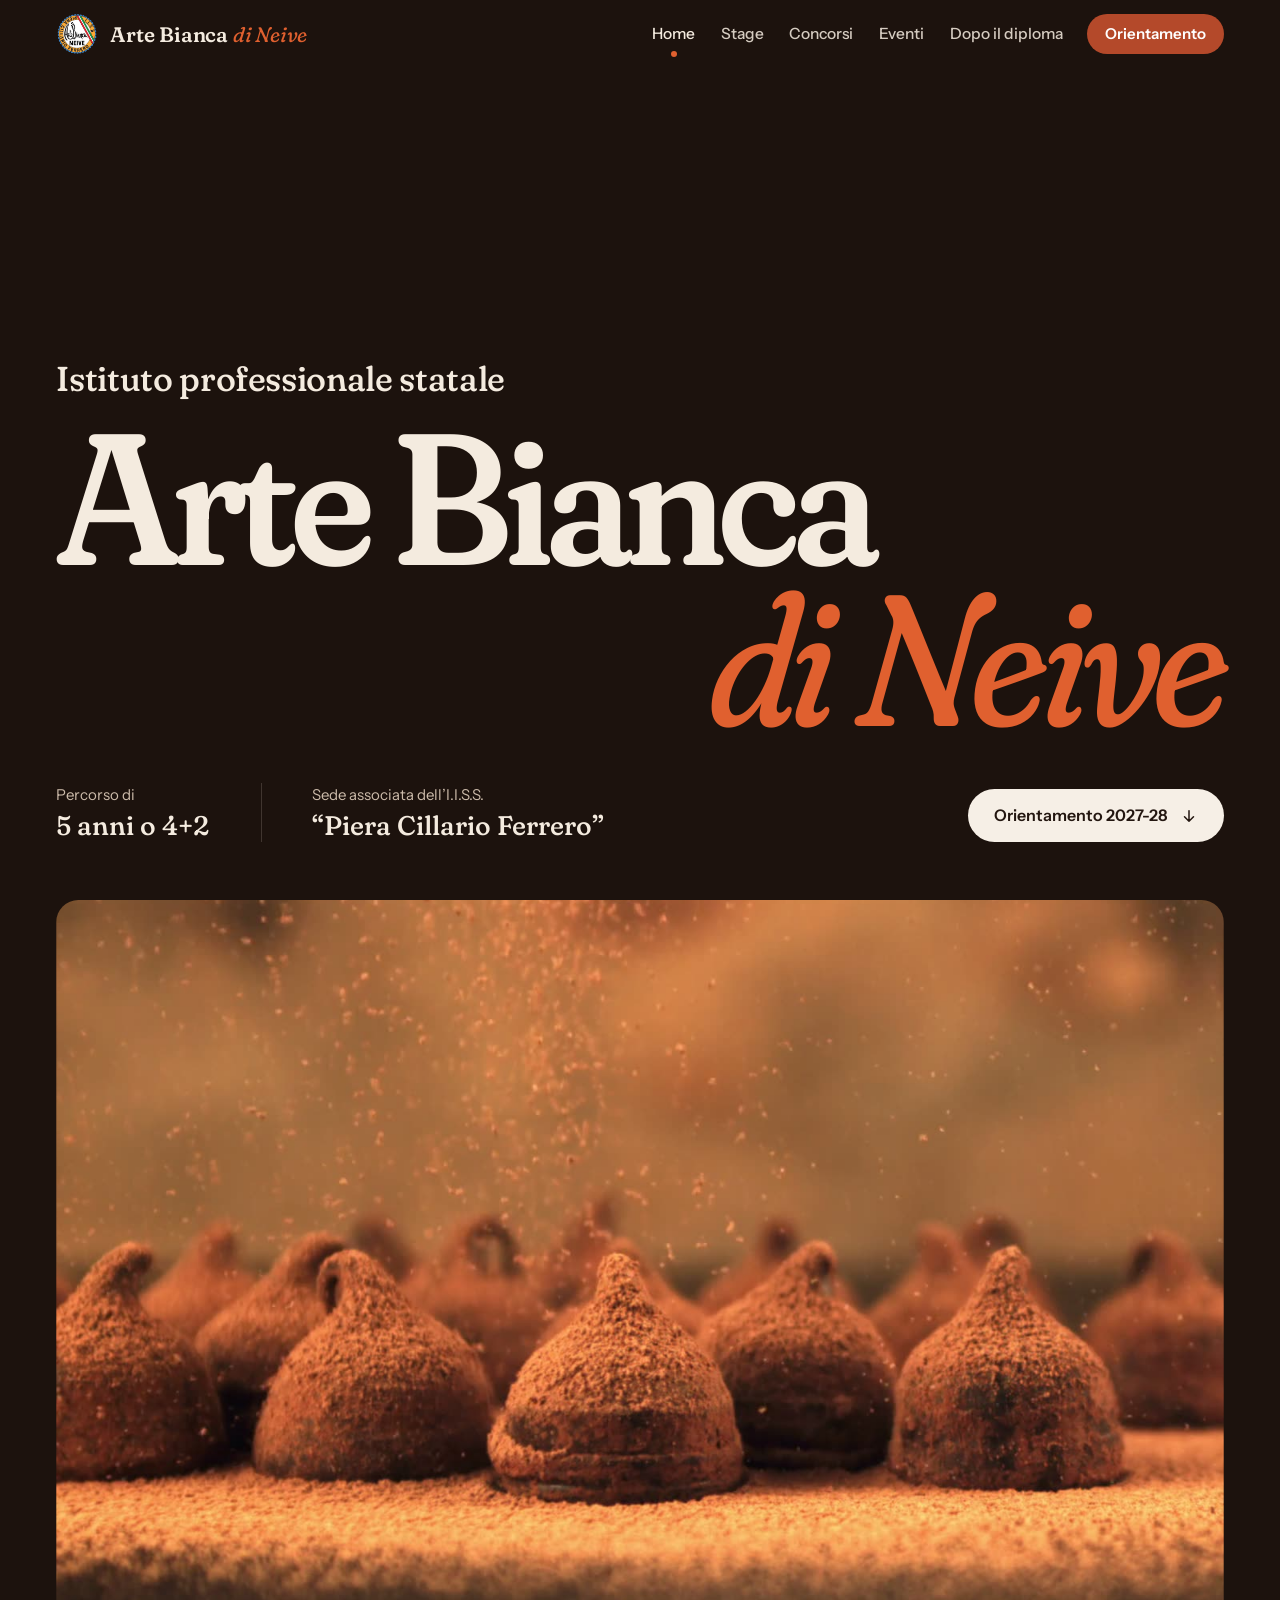
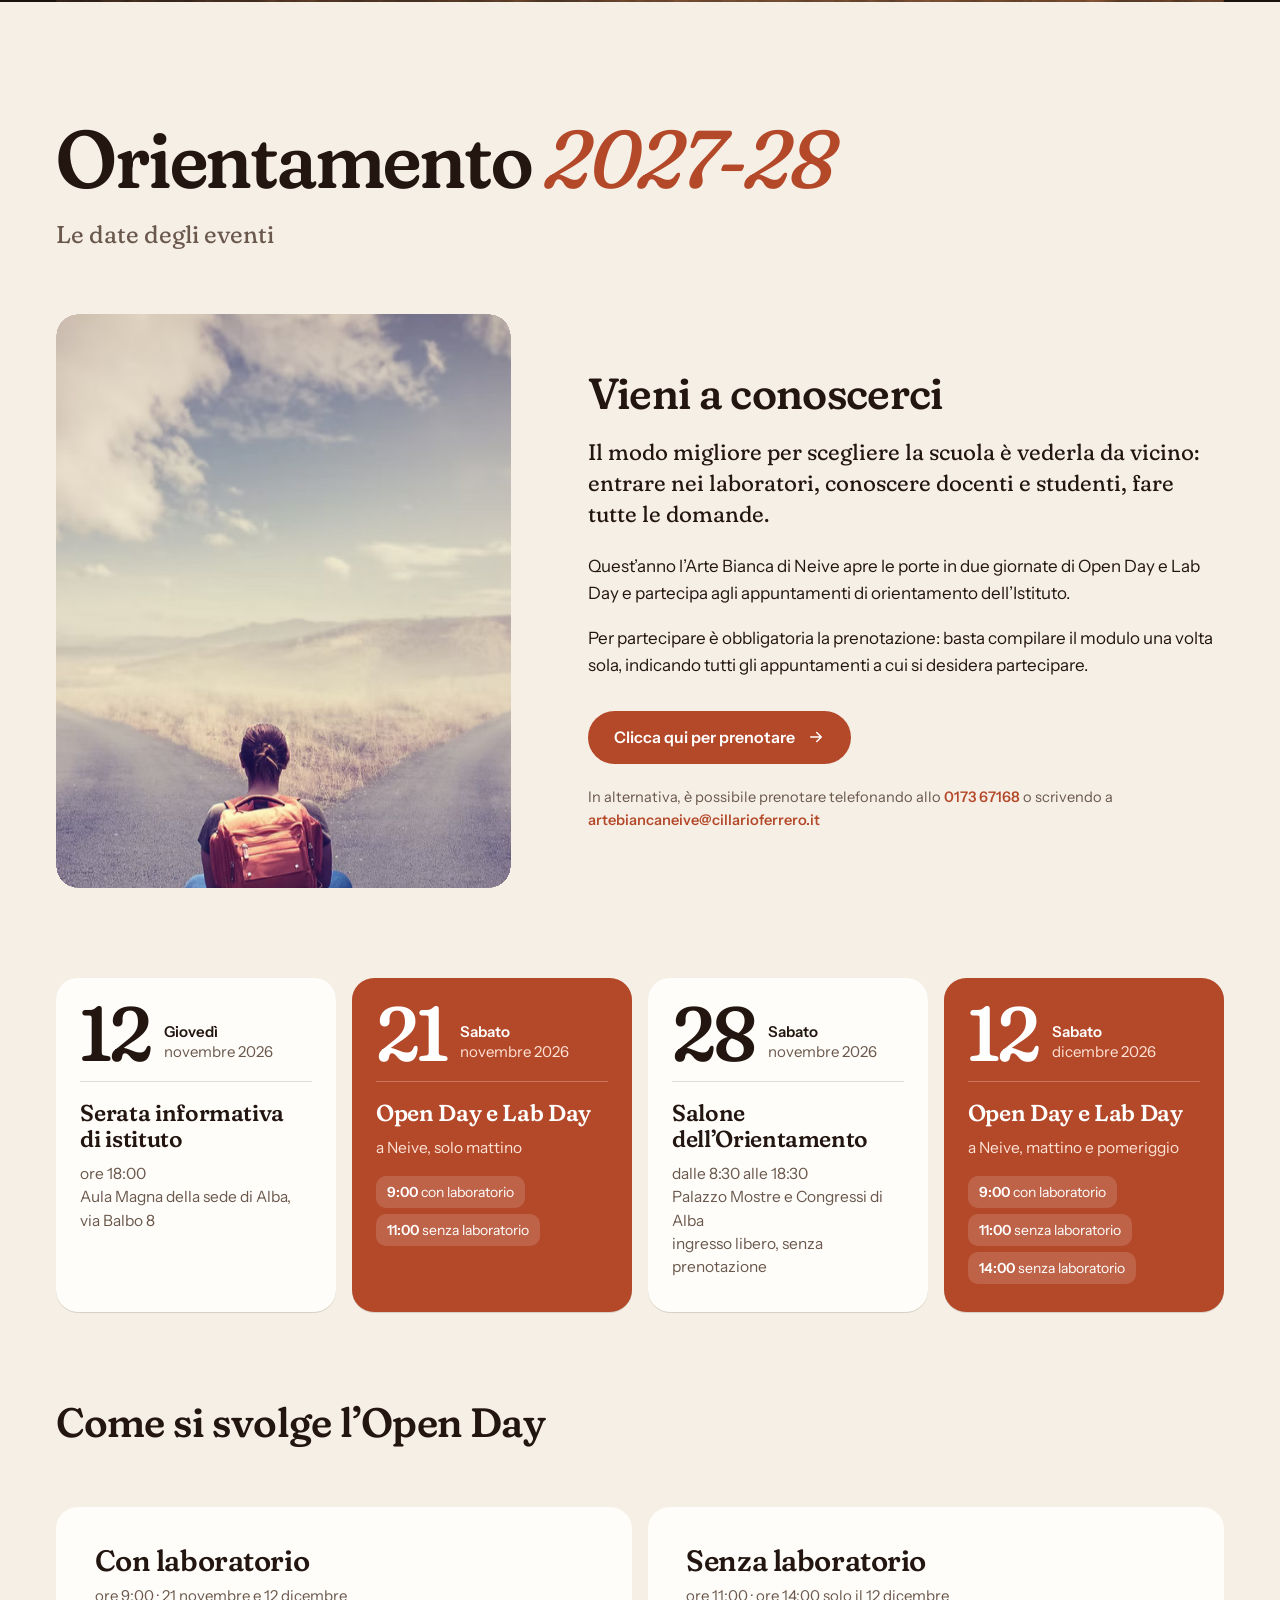
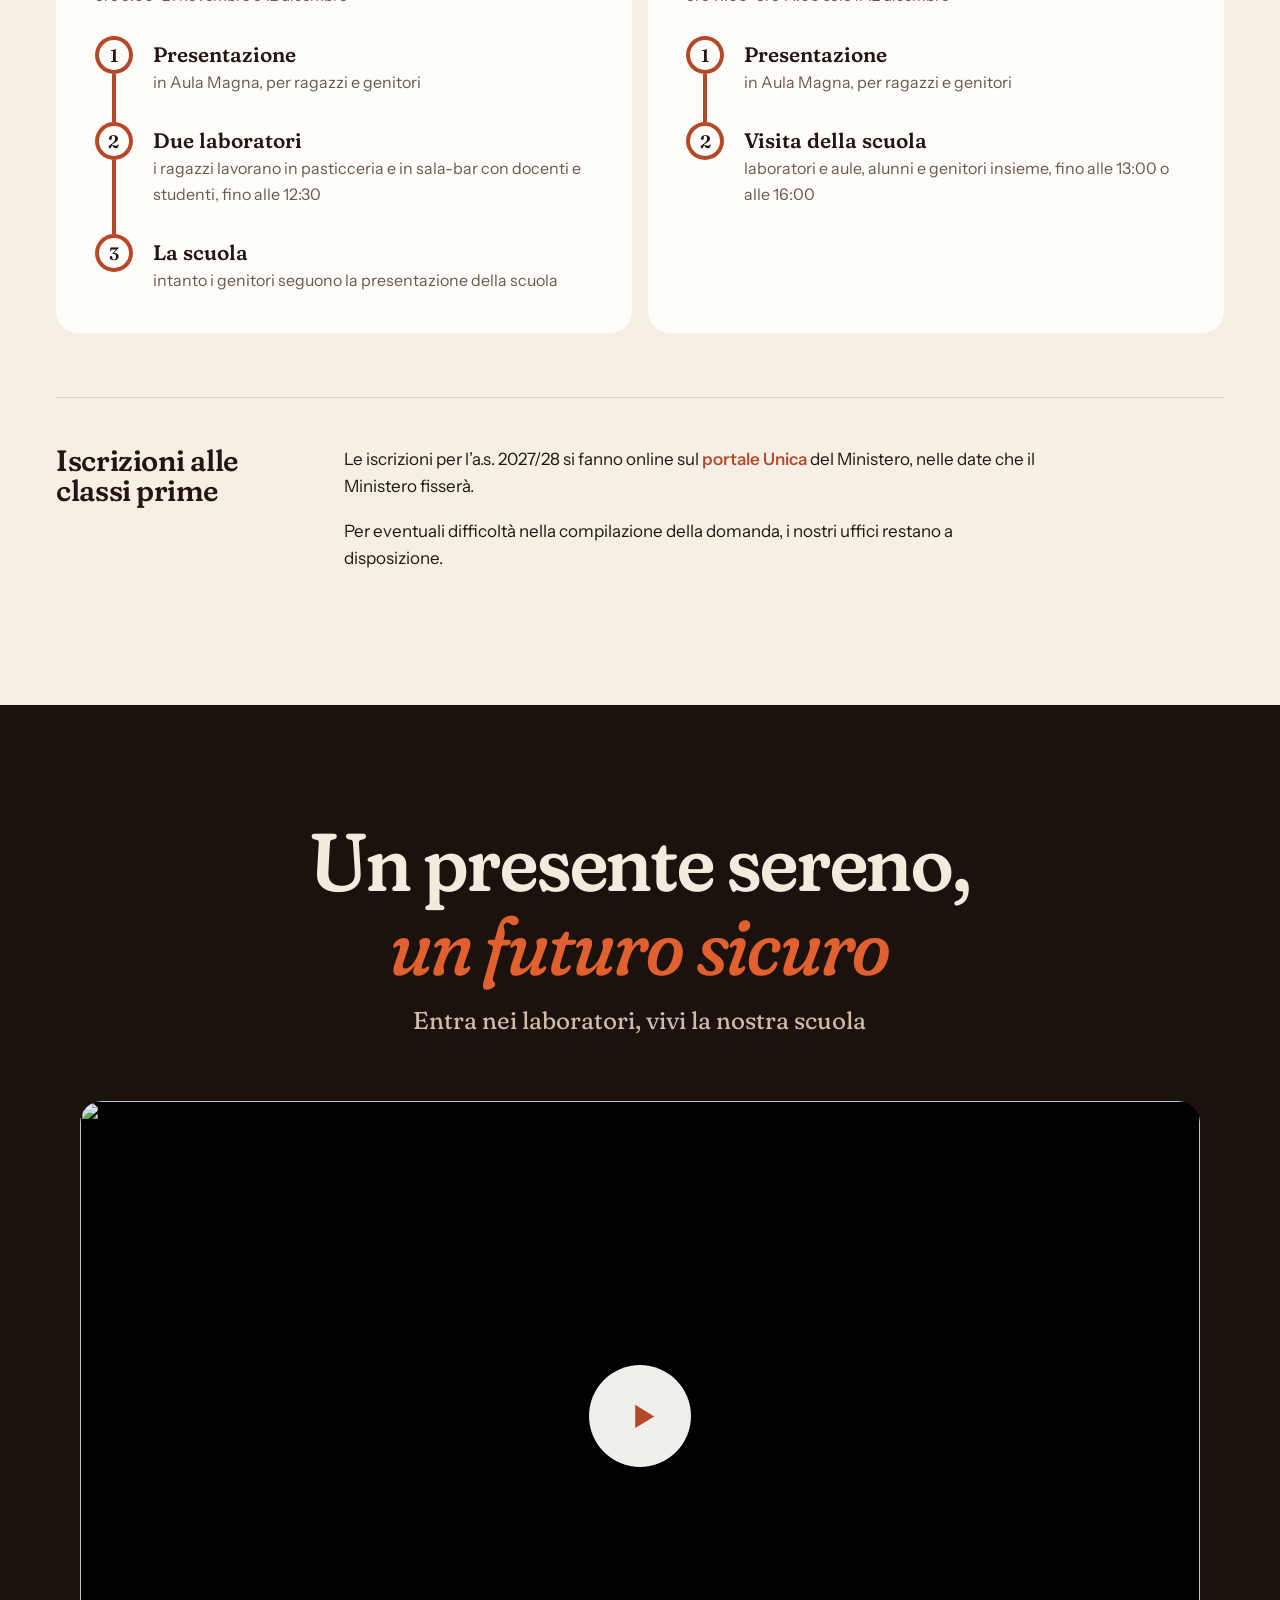
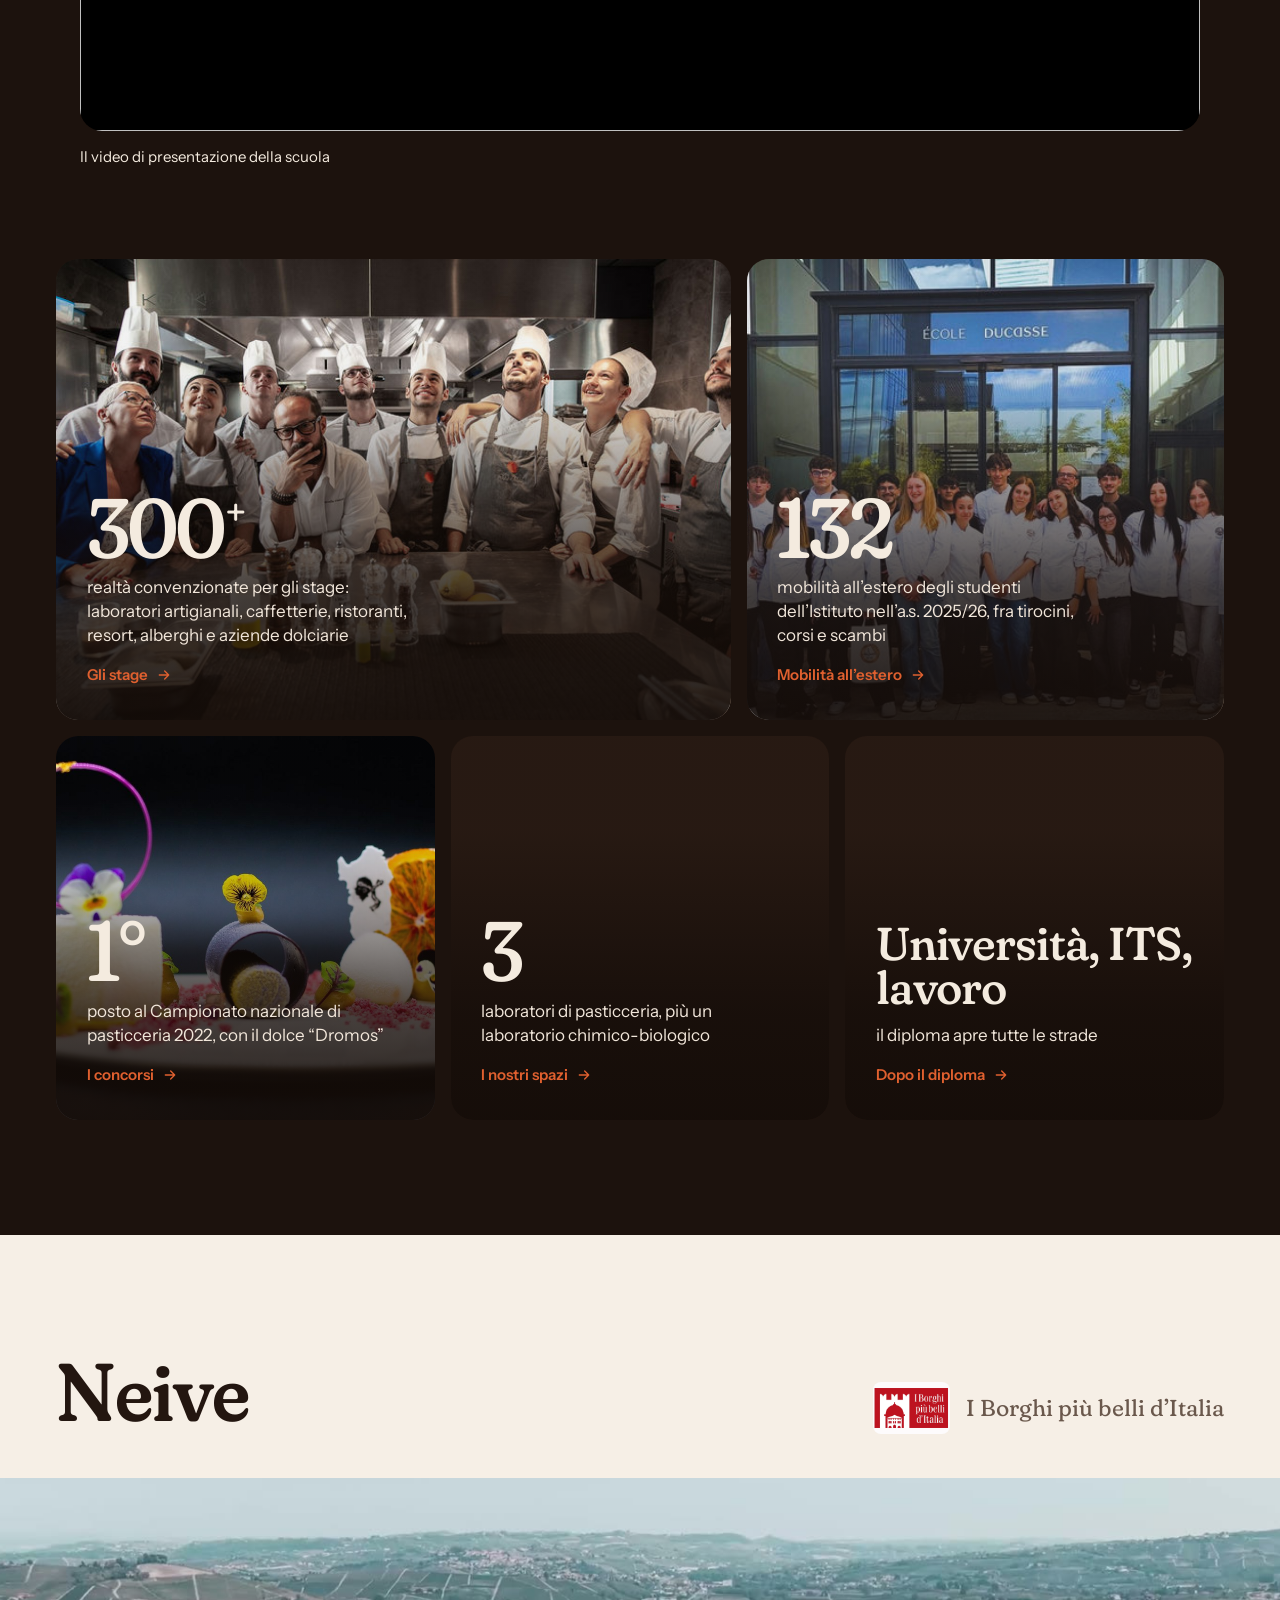
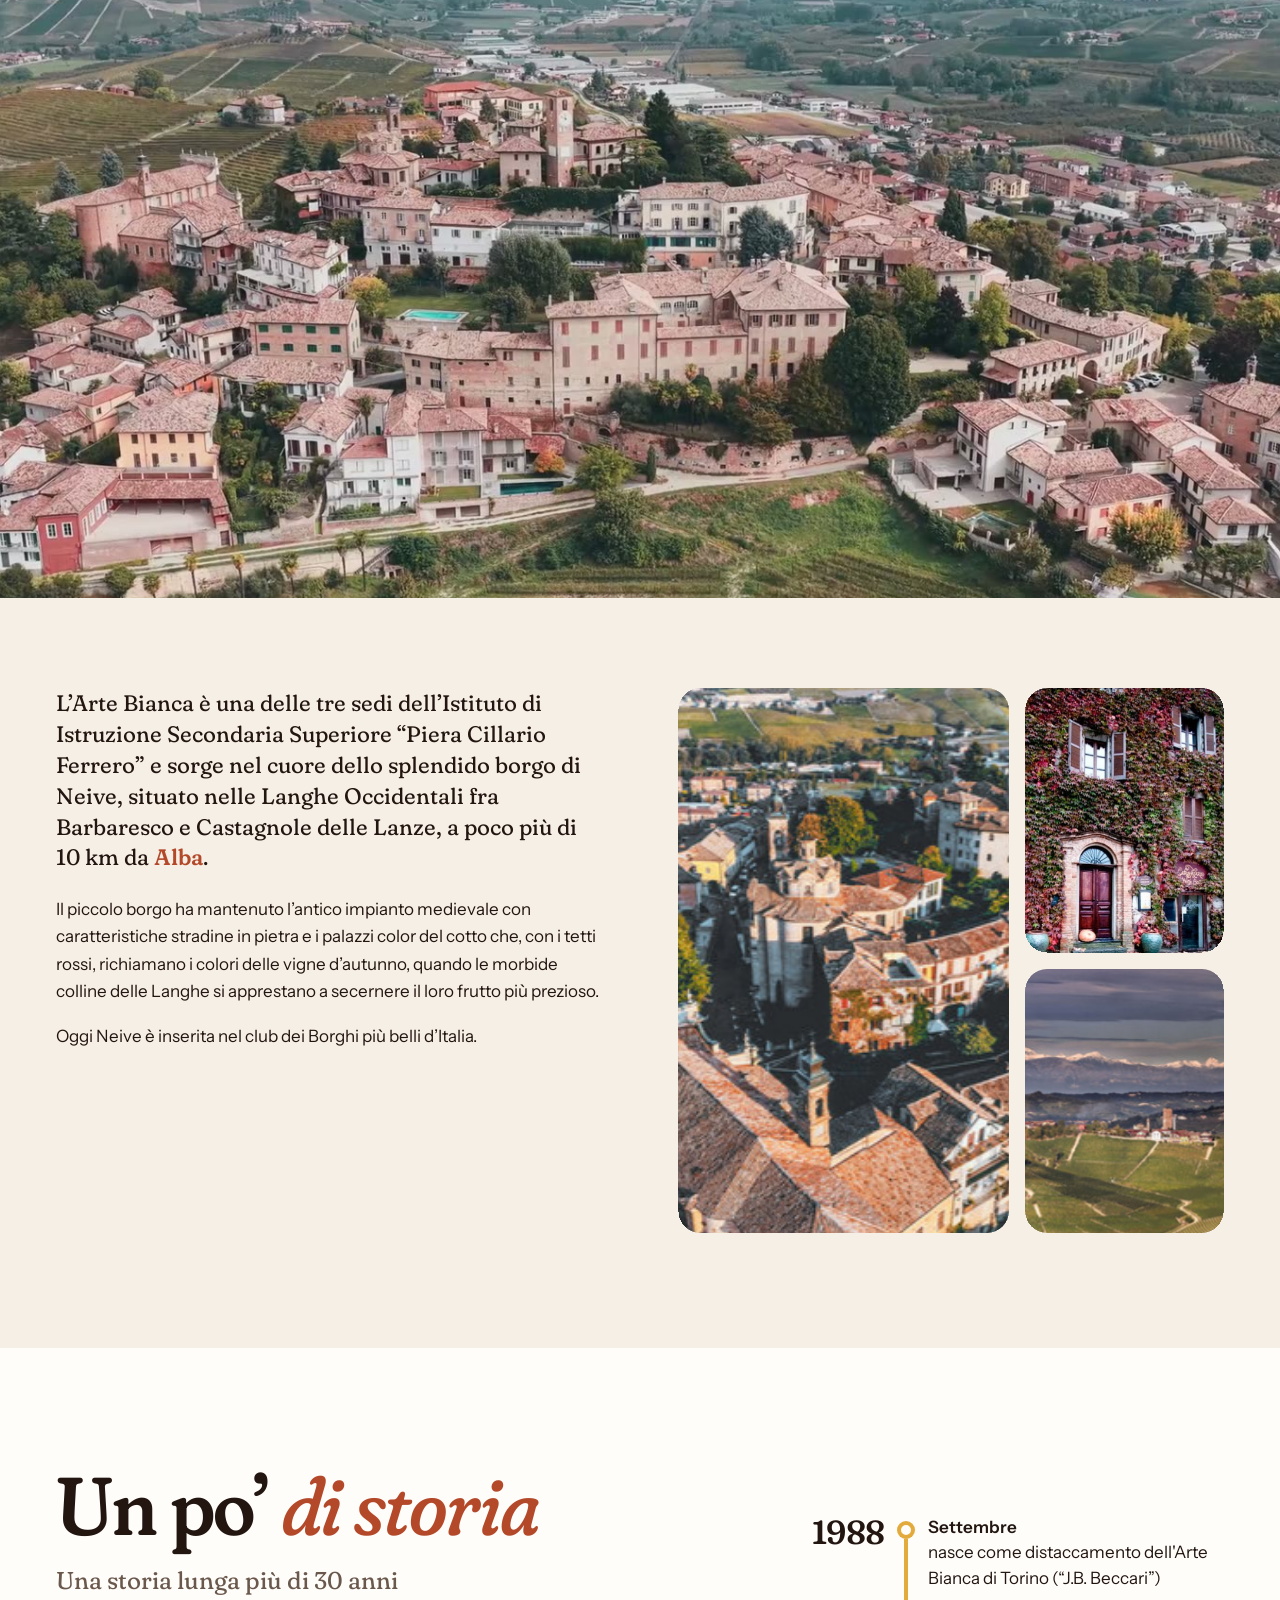
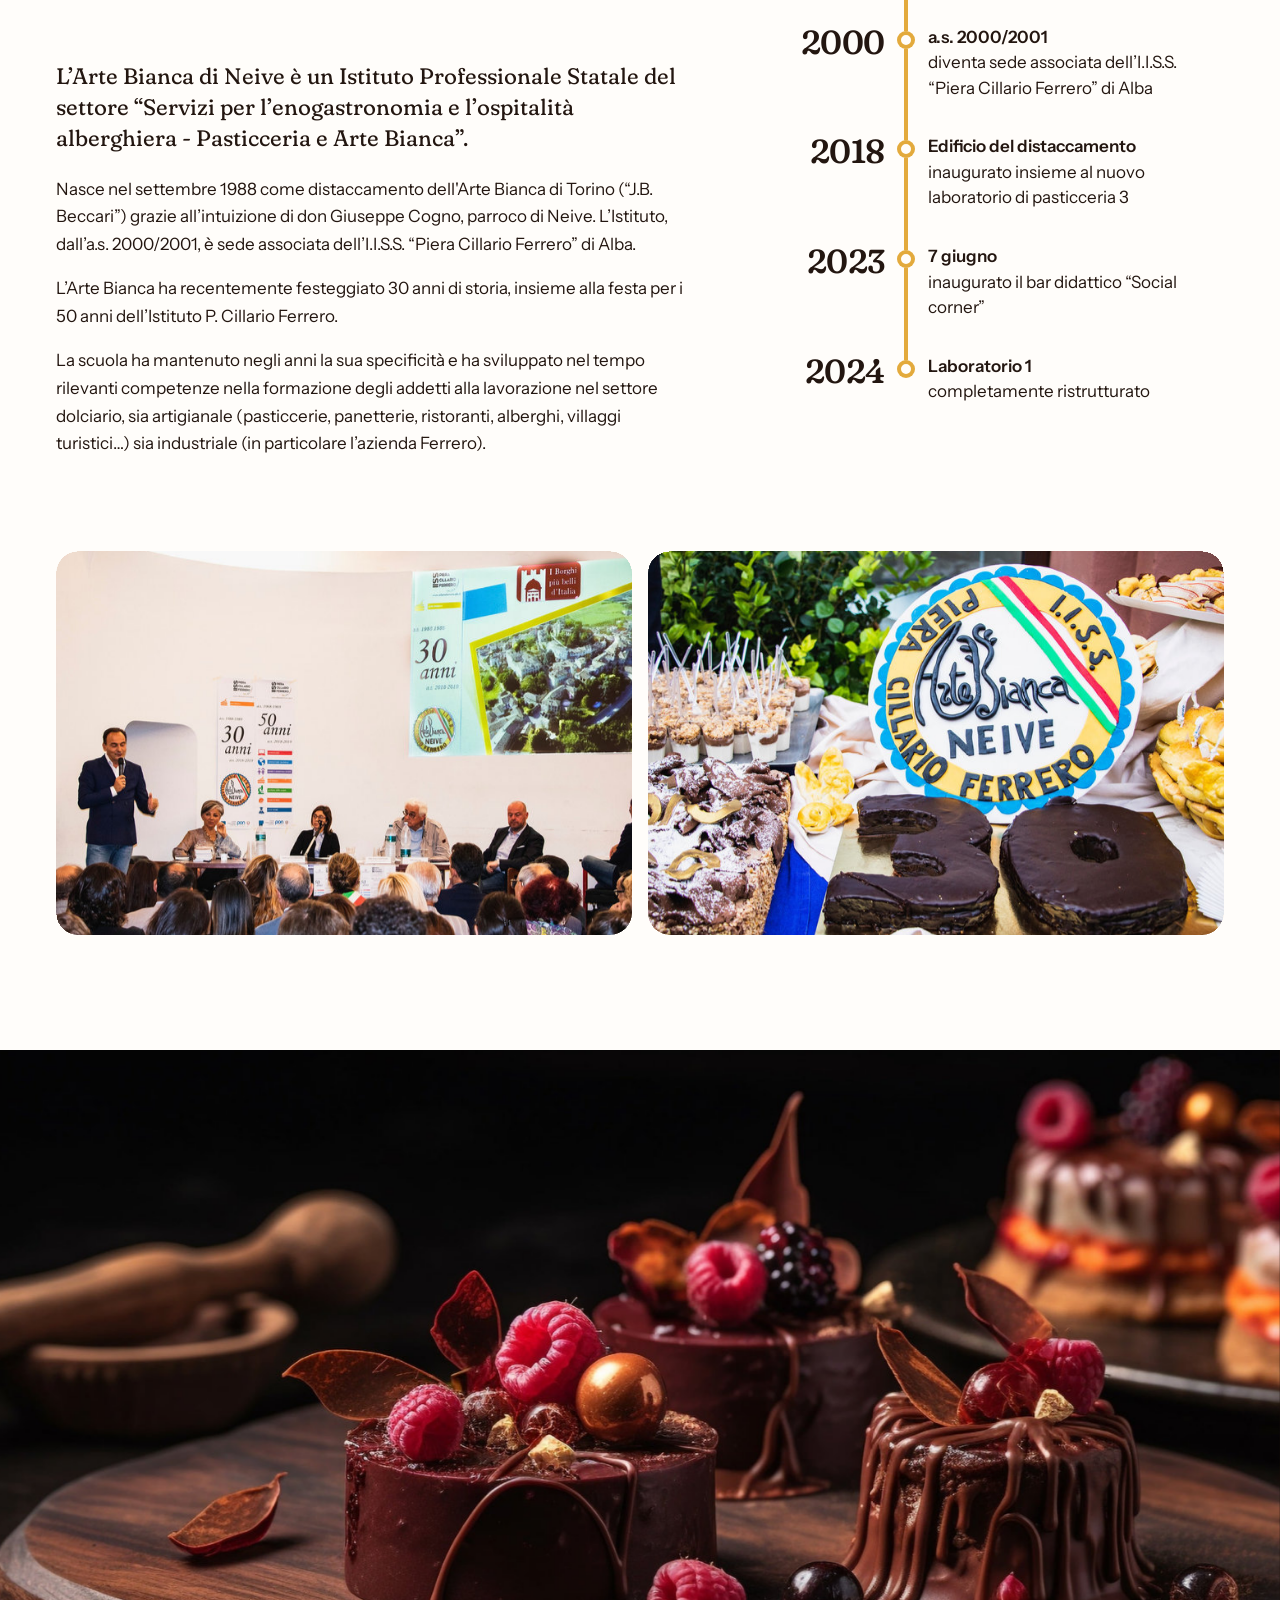
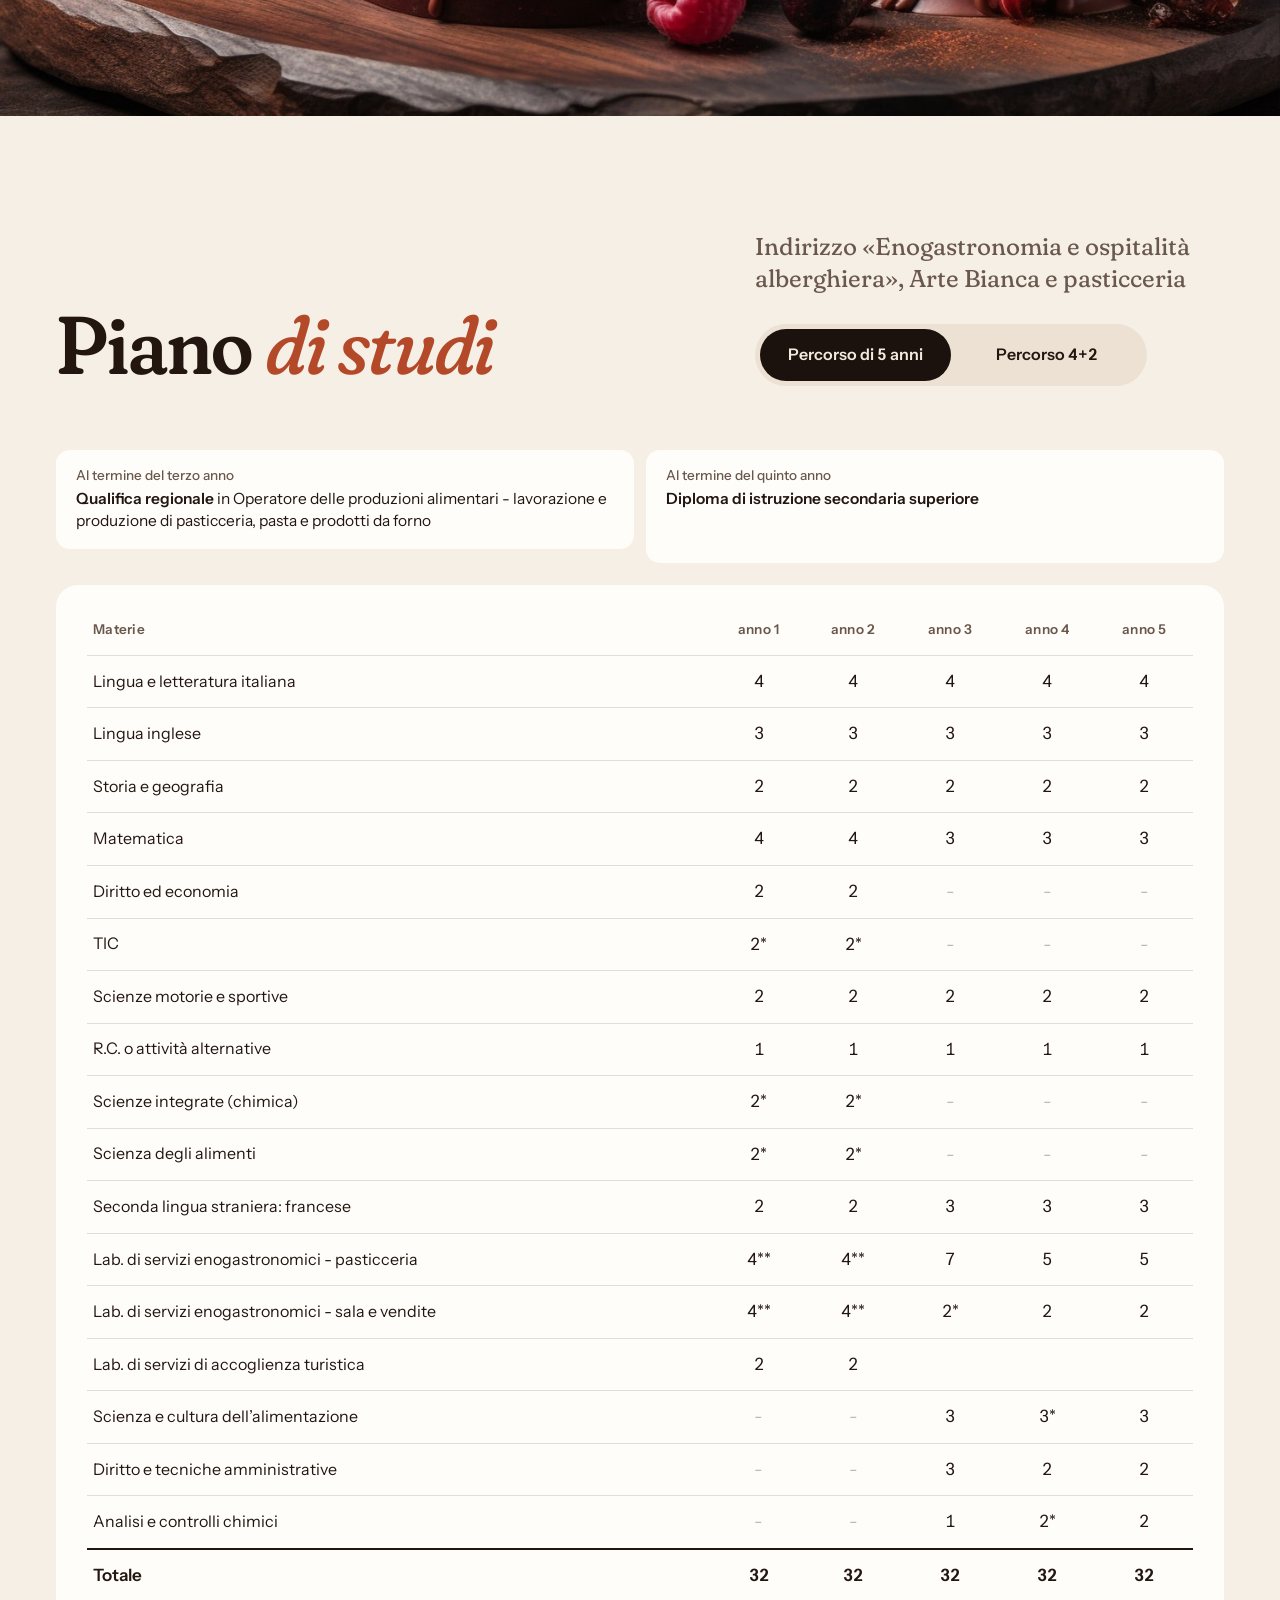
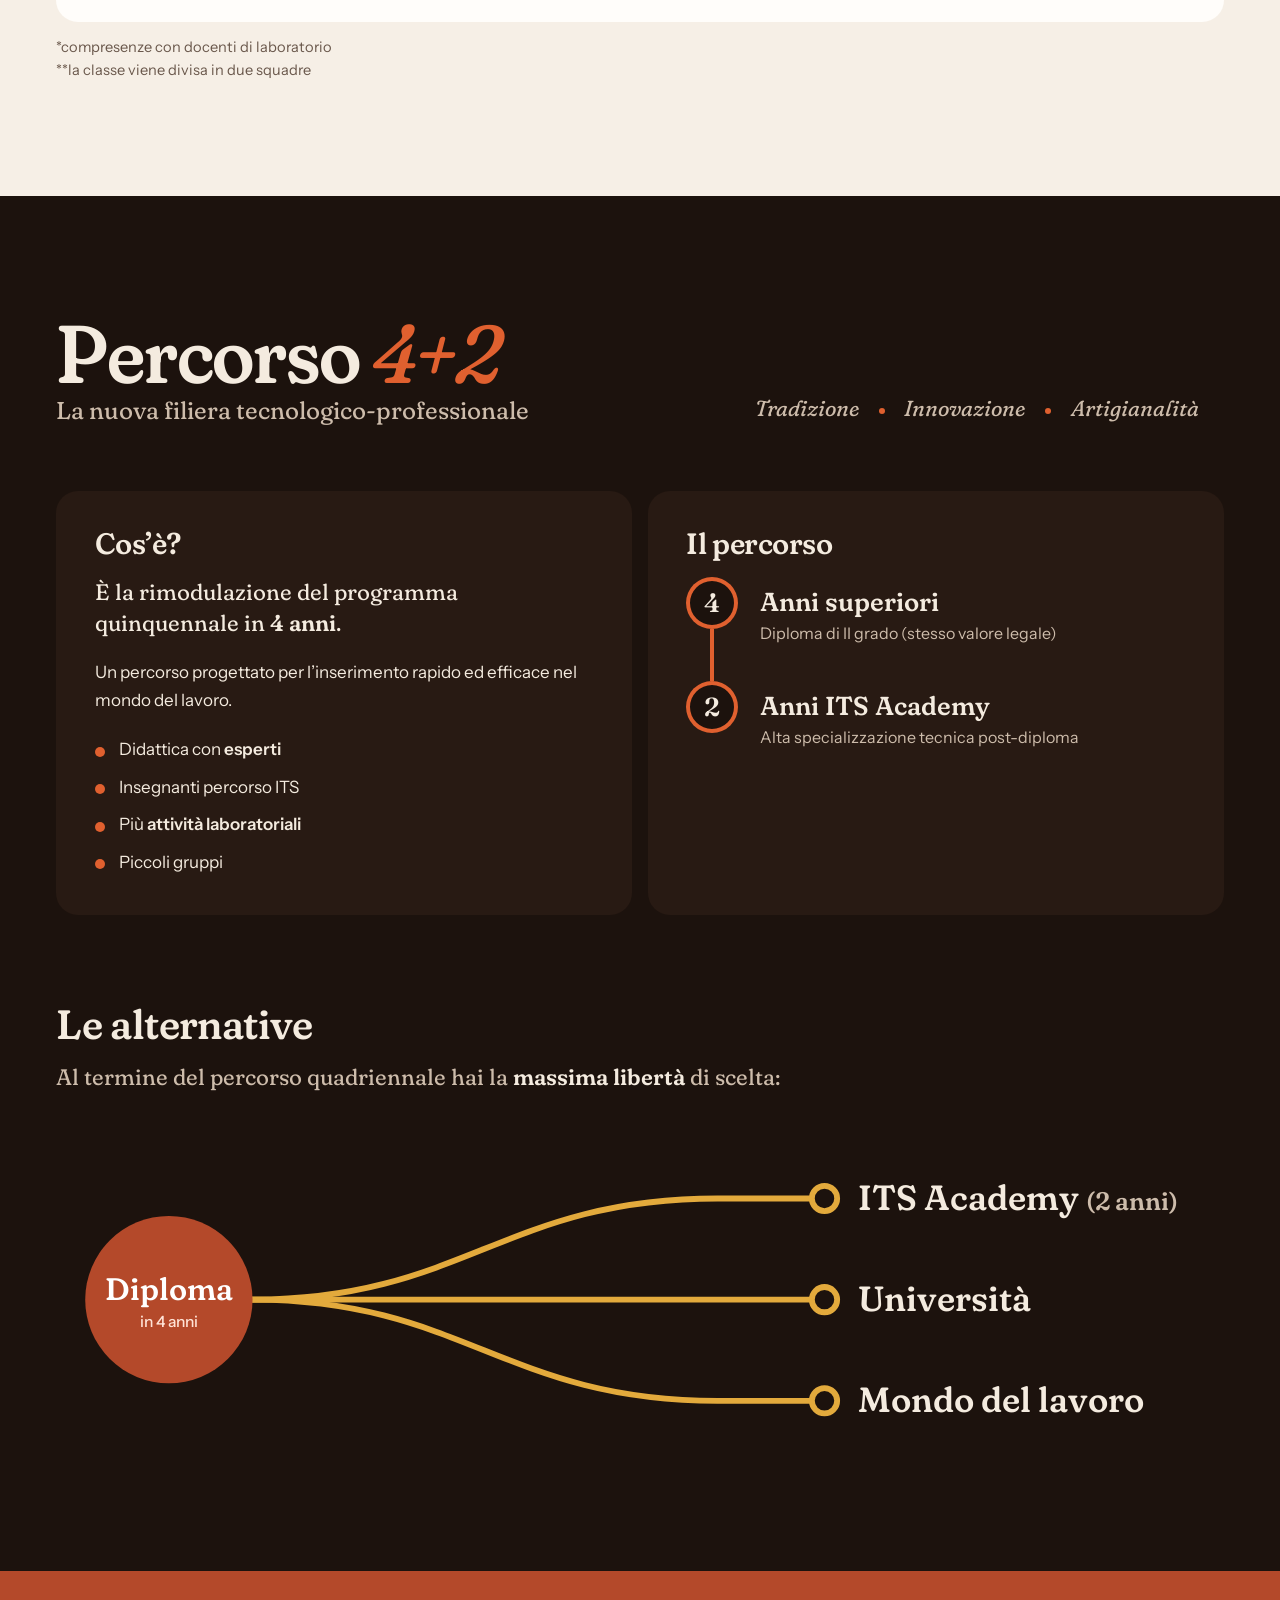
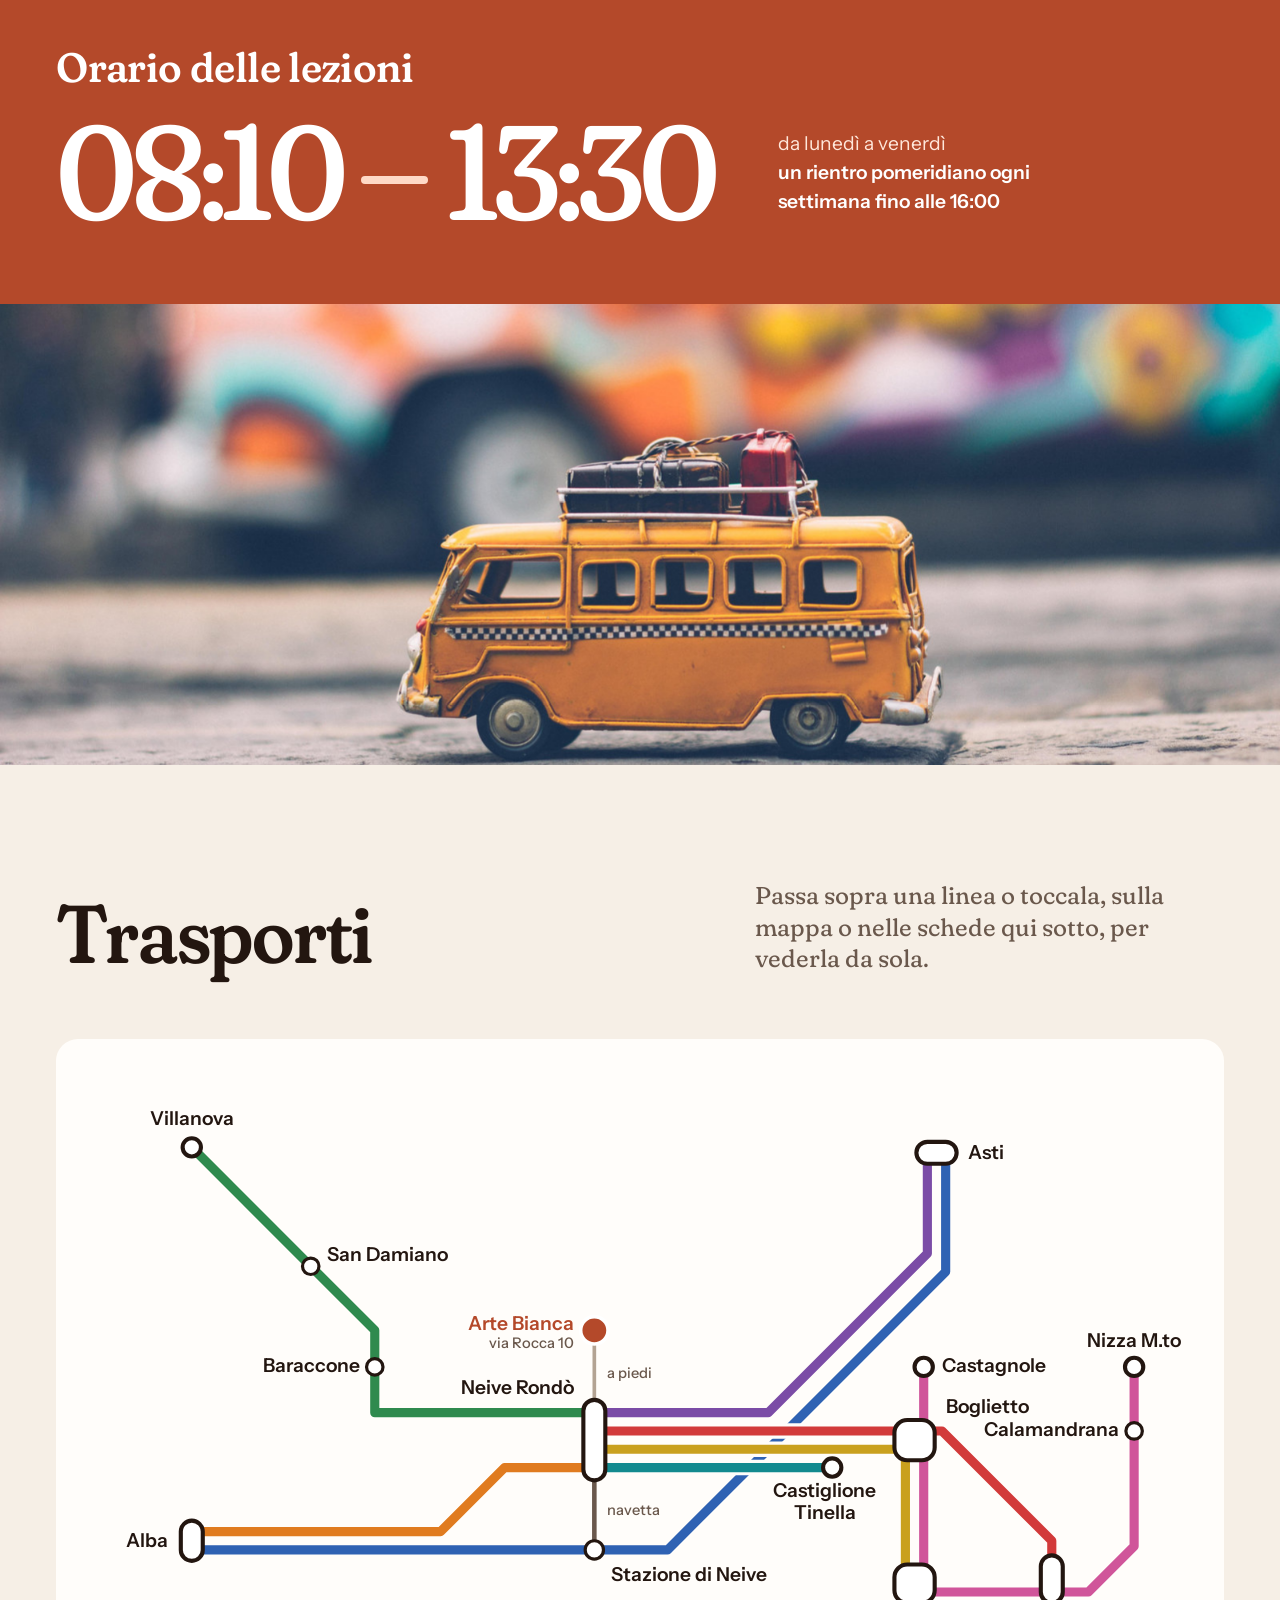
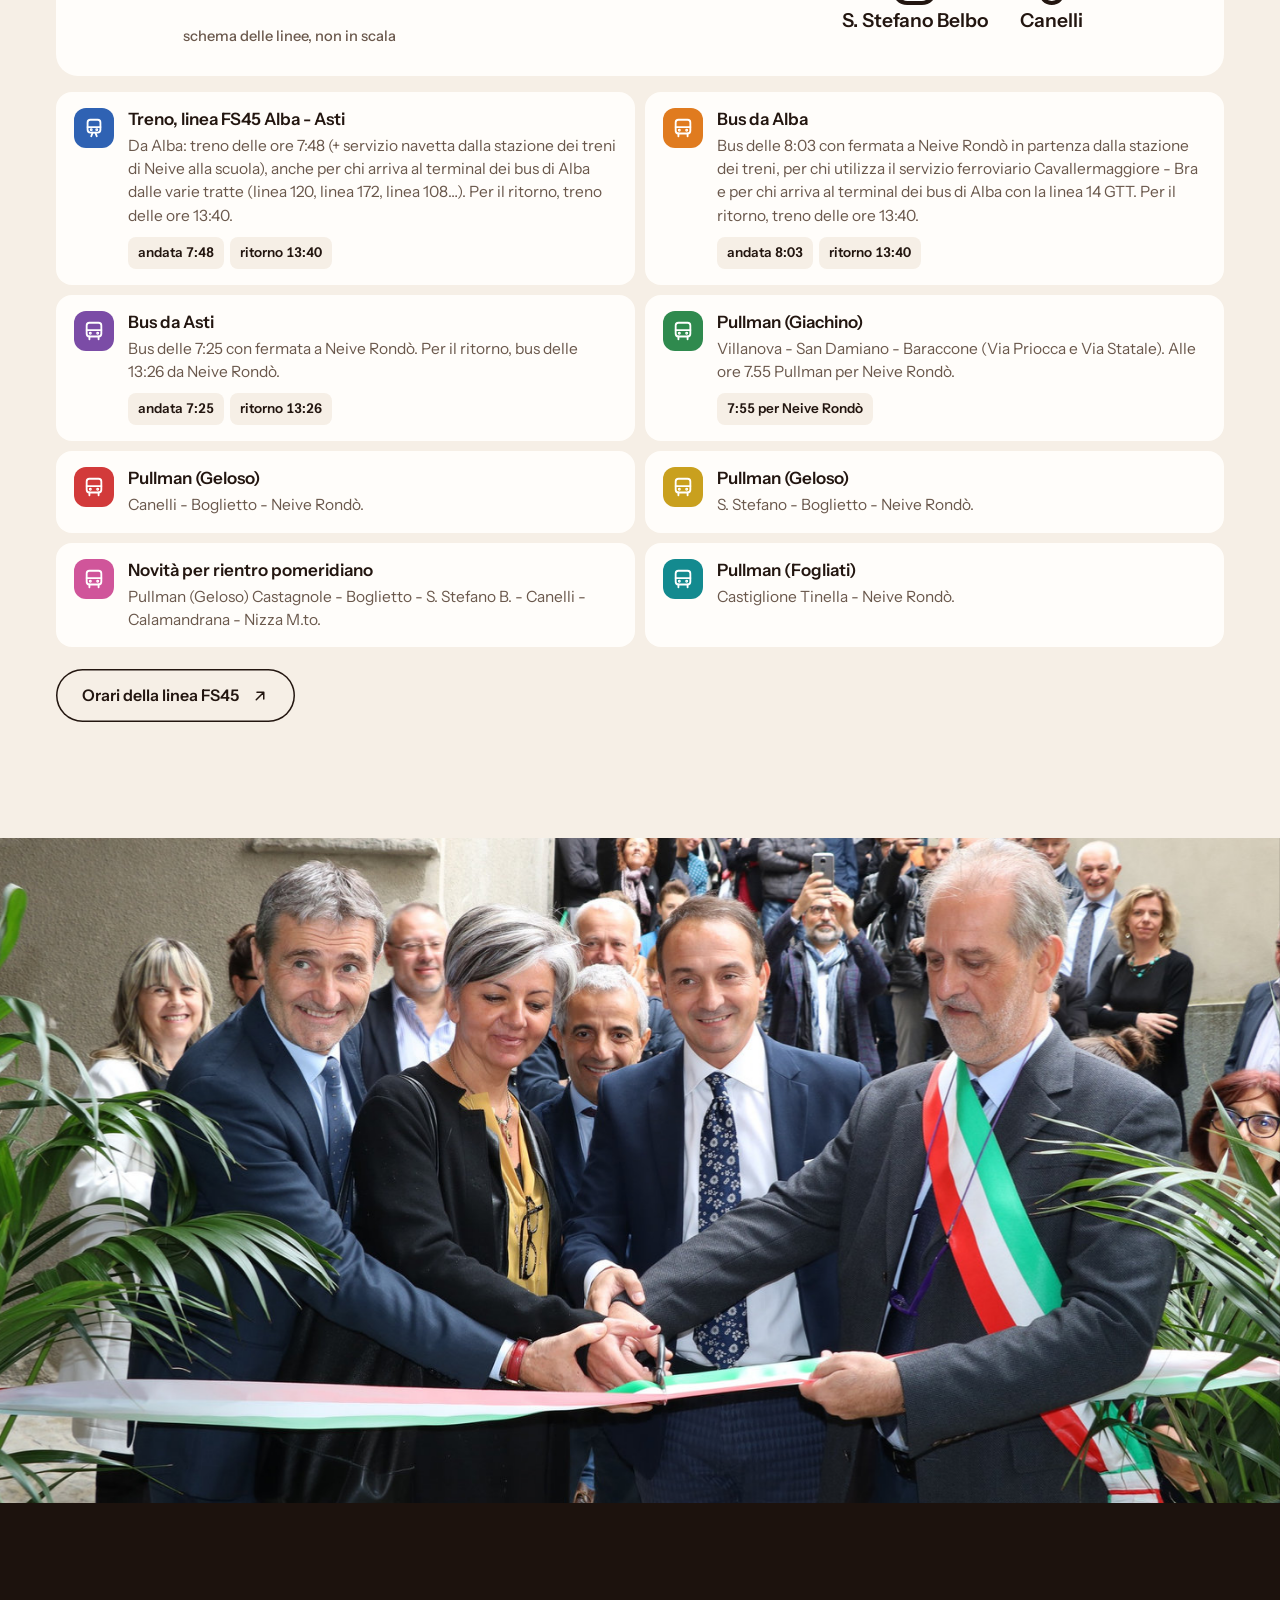
==== commit 7c99d9cd: "Sito nuovo (versione Opus): grafica nuova su tutte e cinque le pagine Stessi testi, foto e video del" ====
--- a/index.html
+++ b/index.html
@@ -23,341 +23,520 @@
 <link rel="apple-touch-icon" href="apple-touch-icon.png" sizes="180x180">
 <link rel="preconnect" href="https://fonts.googleapis.com">
 <link rel="preconnect" href="https://fonts.gstatic.com" crossorigin>
-<link href="https://fonts.googleapis.com/css2?family=Lato:wght@400;700&family=Nunito+Sans:wght@800&family=Playfair+Display:ital,wght@0,400;0,700;1,400;1,700&display=swap" rel="stylesheet">
-<link rel="stylesheet" href="stile.css">
+<link href="https://fonts.googleapis.com/css2?family=Fraunces:ital,opsz,wght,SOFT@0,9..144,300..800,0..100;1,9..144,300..800,0..100&family=Instrument+Sans:ital,wght@0,400..700;1,400..700&display=swap" rel="stylesheet">
+<link rel="stylesheet" href="stile.css?v=1794962121">
+<script>document.documentElement.classList.add('js')</script>
 </head>
 <body id="inizio">
-
-<svg width="0" height="0" style="position:absolute" aria-hidden="true">
-  <clipPath id="forma-macchia" clipPathUnits="objectBoundingBox">
-    <path d="M0.9475 0.3481C0.8592 0.1611 0.6811 0.0244 0.4914 0.0044C0.3366 -0.0195 0.2347 0.0561 0.1515 0.1655C0.0683 0.2748 0.0241 0.4142 0.0062 0.5547C-0.0032 0.6290 -0.0051 0.7077 0.0237 0.7757C0.0604 0.8620 0.1404 0.9169 0.2219 0.9510C0.4411 1.0428 0.7101 1.0072 0.8807 0.8314C0.9341 0.7764 0.9778 0.7075 0.9934 0.6293C1.0124 0.5344 0.9883 0.4345 0.9475 0.3481Z"/>
-  </clipPath>
-</svg>
-
-<nav class="menu" aria-label="Menu principale">
-  <a href="/" class="attivo" aria-current="page" data-t="HOME">HOME</a>
-  <a href="/stage" data-t="STAGE">STAGE</a>
-  <a href="/concorsi" data-t="CONCORSI">CONCORSI</a>
-  <a href="/eventi" data-t="EVENTI">EVENTI</a>
-  <a href="/dopo-il-diploma" data-t="DOPO IL DIPLOMA">DOPO IL DIPLOMA</a>
-</nav>
-
-<div class="fascia"><img src="media/logo-scuola.png" alt="Logo Arte Bianca Neive, IISS Piera Cillario Ferrero"></div>
-
-<header class="testata">
-  <p class="kicker">- Istituto professionale statale -</p>
-  <div class="titolo">
-    <h1>ARTE BIANCA</h1>
-    <div class="di-neive"><span class="di">di</span><span class="neive">Neive</span></div>
+<header class="testa">
+  <div class="cont">
+    <a class="marchio" href="/" aria-label="Arte Bianca di Neive, pagina iniziale"><img src="media/logo-scuola.png" alt="" width="42" height="42"><span>Arte Bianca <i>di Neive</i></span></a>
+    <nav class="voci" aria-label="Menu principale">
+    <a href="/" aria-current="page">Home</a>
+    <a href="/stage">Stage</a>
+    <a href="/concorsi">Concorsi</a>
+    <a href="/eventi">Eventi</a>
+    <a href="/dopo-il-diploma">Dopo il diploma</a>
+    </nav>
+    <a class="tasto prenota-testa" href="/#orientamento">Orientamento</a>
+    <button class="apri-menu" type="button" aria-expanded="false" aria-controls="menu-pieno">Menu <i></i></button>
   </div>
 </header>
-
-<div class="fascia-media eroe m" style="--m:18"><img src="media/hero-cioccolato.jpg" alt="Tortine al cioccolato con lamponi su un tagliere di legno" srcset="media/ridotte/hero-cioccolato-480.jpg 480w, media/ridotte/hero-cioccolato-800.jpg 800w, media/ridotte/hero-cioccolato-1200.jpg 1200w, media/ridotte/hero-cioccolato-1600.jpg 1600w, media/ridotte/hero-cioccolato-2000.jpg 2000w, media/hero-cioccolato.jpg 2399w" sizes="100vw"></div>
-
-<section class="col centro m" style="--m:50" id="orientamento" aria-label="Orientamento">
-  <h2 class="t-sez cifre">Orientamento 2027-28</h2>
-  <p class="t-sotto m" style="--m:14">Le date degli eventi</p>
-  <div class="riga m" style="--w:158;--m:18"></div>
-</section>
-
-<section class="col due orienta m" style="--m:45;--a:420;--b:640;--al:center">
-  <div class="riquadro orienta-foto"><img src="media/orientamento-bivio.jpg" alt="Una ragazza con lo zaino seduta davanti a un bivio" loading="lazy" decoding="async"></div>
-  <div>
-    <h3 class="t-evento">Vieni a conoscerci</h3>
-    <div class="testo m" style="--m:18">
-      <p>Il modo migliore per scegliere la scuola è vederla da vicino: entrare nei laboratori, conoscere docenti e studenti, fare tutte le domande. Quest’anno l’Arte Bianca di Neive apre le porte in due giornate di Open Day e Lab Day e partecipa agli appuntamenti di orientamento dell’Istituto.</p>
-      <p class="stacco">Per partecipare è obbligatoria la prenotazione: basta compilare il modulo una volta sola, indicando tutti gli appuntamenti a cui si desidera partecipare.</p>
-    </div>
-    <a class="prenota m" style="--m:30" href="https://forms.gle/bNLRnkgHHmoUJhoE6" target="_blank" rel="noopener">Clicca qui per prenotare</a>
-    <p class="note m" style="--m:14">In alternativa, è possibile prenotare telefonando allo 0173 67168 o scrivendo a artebiancaneive@cillarioferrero.it</p>
-  </div>
-</section>
-
-<section class="col m" style="--m:65" aria-label="Il calendario degli appuntamenti">
-  <ol class="calendario">
-    <li>
-      <p class="cal-gs">Giovedì</p>
-      <p class="cal-n cifre">12</p>
-      <p class="cal-m">novembre 2026</p>
-      <h3>Serata informativa di istituto</h3>
-      <p class="cal-dove">ore 18:00<br>Aula Magna della sede di Alba, via Balbo 8</p>
-    </li>
-    <li class="qui">
-      <p class="cal-gs">Sabato</p>
-      <p class="cal-n cifre">21</p>
-      <p class="cal-m">novembre 2026</p>
-      <h3>Open Day e Lab Day</h3>
-      <p class="cal-dove">a Neive, solo mattino</p>
-      <ul class="turni"><li><b>9:00</b> con laboratorio</li><li><b>11:00</b> senza laboratorio</li></ul>
-    </li>
-    <li>
-      <p class="cal-gs">Sabato</p>
-      <p class="cal-n cifre">28</p>
-      <p class="cal-m">novembre 2026</p>
-      <h3>Salone dell’Orientamento</h3>
-      <p class="cal-dove">dalle 8:30 alle 18:30<br>Palazzo Mostre e Congressi di Alba<br>ingresso libero, senza&nbsp;prenotazione</p>
-    </li>
-    <li class="qui">
-      <p class="cal-gs">Sabato</p>
-      <p class="cal-n cifre">12</p>
-      <p class="cal-m">dicembre 2026</p>
-      <h3>Open Day e Lab Day</h3>
-      <p class="cal-dove">a Neive, mattino e pomeriggio</p>
-      <ul class="turni"><li><b>9:00</b> con laboratorio</li><li><b>11:00</b> senza laboratorio</li><li><b>14:00</b> senza laboratorio</li></ul>
-    </li>
-  </ol>
-</section>
-
-<section class="col centro m" style="--m:70" aria-label="Come si svolge l’Open Day">
-  <h3 class="t-evento">Come si svolge l’Open Day</h3>
-  <div class="p42-due orienta-due m" style="--m:30">
-    <div class="pannello">
-      <h3>Con laboratorio</h3>
-      <p class="t-sotto m" style="--m:6">ore 9:00 · 21 novembre e 12 dicembre</p>
-      <div class="tappe">
-        <div class="tappa"><span class="n">1</span><div><b>Presentazione</b><small>in Aula Magna, per ragazzi e genitori</small></div></div>
-        <div class="tappa-filo"></div>
-        <div class="tappa"><span class="n">2</span><div><b>Due laboratori</b><small>i ragazzi lavorano in pasticceria e in sala-bar con docenti e studenti, fino alle 12:30</small></div></div>
-        <div class="tappa-filo"></div>
-        <div class="tappa"><span class="n">3</span><div><b>La scuola</b><small>intanto i genitori seguono la presentazione della scuola</small></div></div>
-      </div>
-    </div>
-    <div class="pannello">
-      <h3>Senza laboratorio</h3>
-      <p class="t-sotto m" style="--m:6">ore 11:00 · ore 14:00 solo il 12 dicembre</p>
-      <div class="tappe">
-        <div class="tappa"><span class="n">1</span><div><b>Presentazione</b><small>in Aula Magna, per ragazzi e genitori</small></div></div>
-        <div class="tappa-filo"></div>
-        <div class="tappa"><span class="n">2</span><div><b>Visita della scuola</b><small>laboratori e aule, alunni e genitori insieme, fino alle 13:00 o alle 16:00</small></div></div>
-      </div>
-    </div>
-  </div>
-</section>
-
-<section class="col centro m" style="--m:65" aria-label="Iscrizioni alle classi prime">
-  <h3 class="t-evento">Iscrizioni alle classi prime</h3>
-  <p class="m" style="--m:16">Le iscrizioni per l’a.s. 2027/28 si fanno online sul <a class="vai" href="https://unica.istruzione.gov.it/portale/it/orientamento/iscrizioni" target="_blank" rel="noopener">portale Unica</a> del Ministero, nelle date che il Ministero fisserà.<br>Per eventuali difficoltà nella compilazione della domanda, i nostri uffici restano a disposizione.</p>
-</section>
-
-<section class="col centro m" style="--m:70">
-  <h2 class="t-sez" style="--tl:55">Un presente sereno,<br>un futuro sicuro</h2>
-  <p class="t-sotto m" style="--m:16;line-height:var(--lh)">Entra nei laboratori, vivi la nostra scuola</p>
-  <div class="riga m" style="--w:166;--m:16"></div>
-  <div class="video-yt m" style="--m:50;background-image:url('https://i.ytimg.com/vi/y8LiDVSYxBA/maxresdefault.jpg')" data-id="y8LiDVSYxBA" role="button" tabindex="0" aria-label="Arte Bianca di Neive">
-    <div class="barra"><img src="media/logo-scuola.png" alt="" loading="lazy" decoding="async"><div><b>Arte Bianca di Neive</b><small>IISS ARTE BIANCA DI NEIVE</small></div></div>
-    <span class="play" aria-hidden="true"><svg viewBox="0 0 68 48"><path class="fondo" d="M66.52 7.74c-.78-2.93-2.49-5.41-5.42-6.19C55.79.13 34 0 34 0S12.21.13 6.9 1.55c-2.93.78-4.63 3.26-5.42 6.19C.06 13.05 0 24 0 24s.06 10.95 1.48 16.26c.78 2.93 2.49 5.41 5.42 6.19C12.21 47.87 34 48 34 48s21.79-.13 27.1-1.55c2.93-.78 4.64-3.26 5.42-6.19C67.94 34.95 68 24 68 24s-.06-10.95-1.48-16.26z"/><path d="M45 24 27 14v20" fill="#fff"/></svg></span>
-  </div>
-</section>
-
-<div class="fascia-media m" style="--m:50;aspect-ratio:1414/818"><video data-src="media/video-neive-drone.mp4" data-src-telefono="media/video-neive-drone-telefono.mp4" data-poster="media/copertina-neive-drone.jpg" muted loop playsinline aria-label="Neive vista dall'alto con il drone"></video></div>
-
-<section class="col due m" style="--m:50;--a:558;--b:557">
-  <div>
-    <div class="intesta con-logo">
-      <h2 class="t-sez">Neive</h2>
-      <img class="borghi" src="media/borghi-piu-belli.jpg" alt="I Borghi più belli d'Italia" srcset="media/ridotte/borghi-piu-belli-480.jpg 480w, media/ridotte/borghi-piu-belli-800.jpg 800w, media/ridotte/borghi-piu-belli-1200.jpg 1200w, media/borghi-piu-belli.jpg 1500w" sizes="(max-width: 899px) 25vw, 10vw" loading="lazy" decoding="async">
-      <p class="t-sotto m" style="--m:14">I Borghi più belli d’Italia</p>
-      <div class="riga m" style="--w:158;--m:18"></div>
-    </div>
-    <div class="testo m" style="--m:45">
-      <p>L’Arte Bianca è una delle tre sedi dell’Istituto di Istruzione Secondaria Superiore “Piera Cillario Ferrero” e sorge nel cuore dello splendido borgo di Neive, situato nelle Langhe Occidentali fra Barbaresco e Castagnole delle Lanze, a poco più di 10 km da <a href="https://langhe.net/town/alba-piemonte/" target="_blank" rel="noopener">Alba.</a></p>
-      <p class="stacco">Il piccolo borgo ha mantenuto l’antico impianto medievale con caratteristiche stradine in pietra e i palazzi color del cotto che, con i tetti rossi, richiamano i colori delle vigne d’autunno, quando le morbide colline delle Langhe si apprestano a secernere il loro frutto più prezioso.</p>
-      <p>Oggi Neive è inserita nel club dei Borghi più belli d’Italia.</p>
-    </div>
-  </div>
-  <div class="collage">
-    <div class="riquadro a"><img src="media/neive-dall-alto.jpg" alt="Il borgo di Neive visto dall'alto" style="object-position:47% 0" srcset="media/ridotte/neive-dall-alto-480.jpg 480w, media/ridotte/neive-dall-alto-800.jpg 800w, media/ridotte/neive-dall-alto-1200.jpg 1200w, media/ridotte/neive-dall-alto-1600.jpg 1600w, media/neive-dall-alto.jpg 2048w" sizes="(max-width: 899px) 60vw, 30vw" loading="lazy" decoding="async"></div>
-    <div class="riquadro b"><img src="media/neive-portone-edera.jpg" alt="Un portone di Neive coperto di vite americana rossa" style="object-position:100% 50%" loading="lazy" decoding="async"></div>
-    <div class="riquadro c"><img src="media/langhe-alpi.jpg" alt="Le colline delle Langhe con le Alpi innevate sullo sfondo" style="object-position:99% 34%" srcset="media/ridotte/langhe-alpi-480.jpg 480w, media/ridotte/langhe-alpi-800.jpg 800w, media/ridotte/langhe-alpi-1200.jpg 1200w, media/ridotte/langhe-alpi-1600.jpg 1600w, media/ridotte/langhe-alpi-2000.jpg 2000w, media/langhe-alpi.jpg 2400w" sizes="(max-width: 899px) 95vw, 40vw" loading="lazy" decoding="async"></div>
-  </div>
-</section>
-
-<section class="col due inverti m" style="--m:50;--a:558;--b:558">
-  <div>
-    <h2 class="t-sez">Un po’ di storia</h2>
-    <p class="t-sotto m" style="--m:14">Una storia lunga più di 30 anni</p>
-    <div class="riga m" style="--w:158;--m:18"></div>
-    <div class="testo m" style="--m:45">
-      <p>L’Arte Bianca di Neive è un Istituto Professionale Statale del settore “Servizi per l’enogastronomia e l’ospitalità alberghiera - Pasticceria e Arte Bianca”. Nasce nel settembre 1988 come distaccamento dell'Arte Bianca di Torino (“J.B. Beccari”) grazie all’intuizione di don Giuseppe Cogno, parroco di Neive. L’Istituto, dall’a.s. 2000/2001, è sede associata dell’I.I.S.S. “Piera Cillario Ferrero” di Alba.</p>
-      <p>L’Arte Bianca ha recentemente festeggiato 30 anni di storia, insieme alla festa per i 50 anni dell’Istituto P. Cillario Ferrero.</p>
-      <p class="stacco">La scuola ha mantenuto negli anni la sua specificità e ha sviluppato nel tempo rilevanti competenze nella formazione degli addetti alla lavorazione nel settore dolciario, sia artigianale (pasticcerie, panetterie, ristoranti, alberghi, villaggi turistici…) sia industriale (in particolare l’azienda Ferrero).</p>
-    </div>
-  </div>
-  <div class="foto-pila">
-    <div class="riquadro"><img src="media/storia-convegno.jpg" alt="Il convegno per i 30 anni dell'Arte Bianca" srcset="media/ridotte/storia-convegno-480.jpg 480w, media/ridotte/storia-convegno-800.jpg 800w, media/ridotte/storia-convegno-1200.jpg 1200w, media/ridotte/storia-convegno-1600.jpg 1600w, media/ridotte/storia-convegno-2000.jpg 2000w, media/storia-convegno.jpg 2400w" sizes="(max-width: 899px) 95vw, 40vw" loading="lazy" decoding="async"></div>
-    <div class="riquadro"><img src="media/storia-torta-30-anni.jpg" alt="La torta del trentesimo anniversario con il logo della scuola" srcset="media/ridotte/storia-torta-30-anni-480.jpg 480w, media/ridotte/storia-torta-30-anni-800.jpg 800w, media/ridotte/storia-torta-30-anni-1200.jpg 1200w, media/ridotte/storia-torta-30-anni-1600.jpg 1600w, media/ridotte/storia-torta-30-anni-2000.jpg 2000w, media/storia-torta-30-anni.jpg 2400w" sizes="(max-width: 899px) 95vw, 40vw" loading="lazy" decoding="async"></div>
-  </div>
-</section>
-
-<div class="fascia-media m" style="--m:49;aspect-ratio:1414/621"><video data-src="media/video-tartufi.mp4" data-poster="media/copertina-tartufi.jpg" muted loop playsinline style="object-position:50% 91%" aria-label="Tartufi di cioccolato spolverati di cacao"></video></div>
-
-<section class="col centro m" style="--m:45">
-  <h2 class="t-sez">Piano di studi</h2>
-  <p class="t-sotto m" style="--m:14">Indirizzo «Enogastronomia e ospitalità alberghiera»<br>Arte Bianca e pasticceria</p>
-  <div class="riga m" style="--w:132;--m:18"></div>
-  <div class="scambio cifre m" style="--m:30" data-scelto="0" role="group" aria-label="Scegli il percorso">
-    <button type="button" aria-pressed="true">Percorso di 5 anni</button>
-    <button type="button" aria-pressed="false">Percorso 4+2</button>
-  </div>
-  <p class="scambio-aiuto m" style="--m:9" aria-live="polite">Clicca per vedere il quadro orario del percorso 4+2</p>
-  <div class="piani">
-  <div class="piano">
-  <p class="m" style="--m:22">Al termine del terzo anno: <b>QUALIFICA REGIONALE</b> in<br>Operatore delle produzioni alimentari - lavorazione e produzione di pasticceria, pasta e prodotti da forno<br>Al termine del quinto anno: <b>DIPLOMA DI ISTRUZIONE SECONDARIA SUPERIORE</b></p>
-  <div class="tabella-scorre m" style="--m:46">
-    <table class="tab-piano">
-      <thead><tr><th>MATERIE</th><th><span class="lungo">anno </span>1<span class="breve">°</span></th><th><span class="lungo">anno </span>2<span class="breve">°</span></th><th><span class="lungo">anno </span>3<span class="breve">°</span></th><th><span class="lungo">anno </span>4<span class="breve">°</span></th><th><span class="lungo">anno </span>5<span class="breve">°</span></th></tr></thead>
-      <tbody>
-        <tr><td>LINGUA E LETTERATURA ITALIANA</td><td>4</td><td>4</td><td>4</td><td>4</td><td>4</td></tr>
-        <tr><td>LINGUA INGLESE</td><td>3</td><td>3</td><td>3</td><td>3</td><td>3</td></tr>
-        <tr><td>STORIA e GEOGRAFIA</td><td>2</td><td>2</td><td>2</td><td>2</td><td>2</td></tr>
-        <tr><td>MATEMATICA</td><td>4</td><td>4</td><td>3</td><td>3</td><td>3</td></tr>
-        <tr><td>DIRITTO ED ECONOMIA</td><td>2</td><td>2</td><td>-</td><td>-</td><td>-</td></tr>
-        <tr><td>TIC</td><td>2*</td><td>2*</td><td>-</td><td>-</td><td>-</td></tr>
-        <tr><td>SCIENZE MOTORIE E SPORTIVE</td><td>2</td><td>2</td><td>2</td><td>2</td><td>2</td></tr>
-        <tr><td>R.C. O ATTIVITÀ ALTERNATIVE</td><td>1</td><td>1</td><td>1</td><td>1</td><td>1</td></tr>
-        <tr><td>SCIENZE INTEGRATE (CHIMICA)</td><td>2*</td><td>2*</td><td>-</td><td>-</td><td>-</td></tr>
-        <tr><td>SCIENZA DEGLI ALIMENTI</td><td>2*</td><td>2*</td><td>-</td><td>-</td><td>-</td></tr>
-        <tr><td>SECONDA LINGUA STR. FRANCESE</td><td>2</td><td>2</td><td>3</td><td>3</td><td>3</td></tr>
-        <tr><td>LAB. DI SERVIZI ENOGASTRONOMICI - PASTICCERIA</td><td>4**</td><td>4**</td><td>7</td><td>5</td><td>5</td></tr>
-        <tr><td>LAB. DI SERVIZI ENOGASTRONOMICI - SALA E VENDITE</td><td>4**</td><td>4**</td><td>2*</td><td>2</td><td>2</td></tr>
-        <tr><td>LAB. DI SERVIZI DI ACCOGLIENZA TURISTICA</td><td>2</td><td>2</td><td></td><td></td><td></td></tr>
-        <tr><td>SCIENZA E CULTURA DELL’ALIMENTAZIONE</td><td>-</td><td>-</td><td>3</td><td>3*</td><td>3</td></tr>
-        <tr><td>DIRITTO E TECNICHE AMMINISTRATIVE</td><td>-</td><td>-</td><td>3</td><td>2</td><td>2</td></tr>
-        <tr><td>ANALISI E CONTROLLI CHIMICI</td><td>-</td><td>-</td><td>1</td><td>2*</td><td>2</td></tr>
-        <tr><td>TOTALE</td><td>32</td><td>32</td><td>32</td><td>32</td><td>32</td></tr>
-      </tbody>
-    </table>
-  </div>
-  <p class="note m" style="--m:17">*compresenze con docenti di laboratorio<br>**la classe viene divisa in due squadre</p>
-  </div>
-  <div class="piano" hidden>
-  <p class="m" style="--m:22">Al termine del quarto anno: <b>DIPLOMA DI ISTRUZIONE SECONDARIA SUPERIORE</b><br>con lo stesso valore legale del diploma di cinque anni</p>
-  <div class="tabella-scorre m" style="--m:46">
-    <table class="tab-piano tab-42">
-      <thead><tr><th>MATERIE</th><th><span class="lungo">anno </span>1<span class="breve">°</span></th><th><span class="lungo">anno </span>2<span class="breve">°</span></th><th><span class="lungo">anno </span>3<span class="breve">°</span></th><th><span class="lungo">anno </span>4<span class="breve">°</span></th></tr></thead>
-      <tbody>
-        <tr><td>LINGUA E LETTERATURA ITALIANA<small>1° e 2° anno: 1 ora con Diritto</small></td><td>6*</td><td>6*</td><td>4</td><td>4</td></tr>
-        <tr><td>LINGUA INGLESE<small>1° anno: 1 ora con Accoglienza turistica</small></td><td>4*</td><td>3</td><td>4</td><td>4</td></tr>
-        <tr><td>STORIA<small><span>1° anno: 2 ore con Geografia</span><span>2° anno: 1 ora con Diritto</span></small></td><td>2*</td><td>2*</td><td>2</td><td>2</td></tr>
-        <tr><td>MATEMATICA<small>4° anno: 1 ora con Diritto e tecniche amministrative</small></td><td>5</td><td>5</td><td>3</td><td>4*</td></tr>
-        <tr><td>DIRITTO ED ECONOMIA</td><td>1</td><td>-</td><td>-</td><td>-</td></tr>
-        <tr><td>TIC<small>2 ore con il laboratorio di informatica</small></td><td>2*</td><td>2*</td><td>-</td><td>-</td></tr>
-        <tr><td>SCIENZE MOTORIE E SPORTIVE</td><td>2</td><td>2</td><td>2</td><td>2</td></tr>
-        <tr><td>R.C. O ATTIVITÀ ALTERNATIVE</td><td>1</td><td>1</td><td>1</td><td>1</td></tr>
-        <tr><td>SCIENZE INTEGRATE (CHIMICA)<small>2 ore con il laboratorio di chimica</small></td><td>2*</td><td>2*</td><td>-</td><td>-</td></tr>
-        <tr><td>SCIENZA DEGLI ALIMENTI<small>2° anno: 1 ora con Analisi e controlli chimici</small></td><td>2</td><td>3*</td><td>-</td><td>-</td></tr>
-        <tr><td>SECONDA LINGUA STR. FRANCESE<small><span>2° anno: 1 ora con Accoglienza turistica</span><span>3° anno: 1 ora con Sala e vendita</span></small></td><td>2</td><td>3*</td><td>4*</td><td>4</td></tr>
-        <tr><td>LAB. DI SERVIZI ENOGASTRONOMICI - PASTICCERIA<small>4 ore con Sala bar e 1 ora con Accoglienza turistica</small></td><td>5*</td><td>5*</td><td>-</td><td>-</td></tr>
-        <tr><td>LAB. DI TECNICA DOLCIARIA E PASTICCERIA<small><span>3° anno: 2 ore con Analisi e controlli chimici e 2 con il laboratorio di chimica</span><span>4° anno: 2 ore con Sala e vendita</span></small></td><td>-</td><td>-</td><td>6*</td><td>6*</td></tr>
-        <tr><td>SCIENZA E CULTURA DELL’ALIMENTAZIONE<small><span>3° anno: 1 ora con Tecnica dolciaria e pasticceria</span><span>4° anno: 2 ore con Analisi e controlli chimici</span></small></td><td>-</td><td>-</td><td>4*</td><td>4*</td></tr>
-        <tr><td>DIRITTO E TECNICHE AMMINISTRATIVE<small><span>3° anno: 1 ora con Sala e vendita</span><span>4° anno: in più l’ora con Matematica</span></small></td><td>-</td><td>-</td><td>3*</td><td>3*</td></tr>
-        <tr><td>ANALISI E CONTROLLI CHIMICI</td><td>-</td><td>-</td><td>1</td><td>-</td></tr>
-        <tr><td>TOTALE UNITÀ ORARIE</td><td>34</td><td>34</td><td>34</td><td>34</td></tr>
-      </tbody>
-    </table>
-  </div>
-  <p class="note m" style="--m:17">*ore in compresenza, con due docenti in classe: sotto il nome della materia trovi con chi</p>
-  </div>
-  </div>
-</section>
-
-<section class="col centro m" style="--m:70" aria-label="Percorso 4+2">
-  <h2 class="t-sez cifre">Percorso 4+2</h2>
-  <p class="t-sotto m" style="--m:14">La nuova filiera tecnologico-professionale</p>
-  <div class="riga m" style="--w:132;--m:18"></div>
-  <p class="p42-valori m" style="--m:30">Tradizione <i></i> Innovazione <i></i> Artigianalità</p>
-  <div class="p42-due m" style="--m:40">
-    <div class="pannello">
-      <h3>Cos'è?</h3>
-      <div class="testo"><p>È la rimodulazione del programma quinquennale in <b>4 anni</b>.<br>Un percorso progettato per l'inserimento rapido ed efficace nel mondo del lavoro.</p></div>
-      <ul class="elenco">
-        <li>Didattica con <b>esperti</b></li>
-        <li>Insegnanti percorso ITS</li>
-        <li>Più <b>attività laboratoriali</b></li>
-        <li>Piccoli gruppi</li>
+<div class="menu-pieno" id="menu-pieno" role="dialog" aria-modal="true" aria-label="Menu">
+  <button class="chiudi" type="button">Chiudi <i></i></button>
+  <nav aria-label="Menu principale">
+    <a href="/" aria-current="page"><small>01</small>Home</a>
+    <a href="/stage"><small>02</small>Stage</a>
+    <a href="/concorsi"><small>03</small>Concorsi</a>
+    <a href="/eventi"><small>04</small>Eventi</a>
+    <a href="/dopo-il-diploma"><small>05</small>Dopo il diploma</a>
+  </nav>
+  <a class="tasto" href="/#orientamento">Orientamento 2027-28 <svg viewBox="0 0 24 24" fill="none" stroke="currentColor" stroke-width="2" stroke-linecap="round" stroke-linejoin="round" aria-hidden="true"><path d="M5 12h14M13 6l6 6-6 6"/></svg></a>
+  <p class="recapiti">Via Rocca 10, Neive · tel. 0173/67168<br>artebiancaneive@cillarioferrero.it</p>
+</div>
+<main>
+<section class="eroe">
+  <div class="cont">
+    <p class="eroe-scuola">Istituto professionale statale</p>
+    <h1 class="eroe-titolo"><span class="r1">Arte Bianca</span> <em class="r2">di Neive</em></h1>
+    <div class="eroe-piede">
+      <ul class="eroe-dati">
+        <li><span>Percorso di</span><b>5 anni o 4+2</b></li>
+        <li><span>Sede associata dell’I.I.S.S.</span><b>“Piera Cillario Ferrero”</b></li>
       </ul>
-    </div>
-    <div class="pannello">
-      <h3>Il Percorso</h3>
-      <div class="tappe cifre">
-        <div class="tappa"><span class="n">4</span><div><b>Anni Superiori</b><small>Diploma di II grado<br>(stesso valore legale)</small></div></div>
-        <div class="tappa-filo"></div>
-        <div class="tappa"><span class="n">2</span><div><b>Anni ITS Academy</b><small>Alta specializzazione<br>tecnica post-diploma</small></div></div>
-      </div>
-    </div>
-  </div>
-  <div class="p42-alt">
-    <h3>Le Alternative</h3>
-    <p class="testo">Al termine del percorso quadriennale hai la <b>massima libertà</b> di scelta:</p>
-    <div class="scelte"><span>ITS Academy (2 anni)</span><span>Università</span><span>Mondo del Lavoro</span></div>
-  </div>
-</section>
-
-<section class="col centro m" style="--m:70">
-  <h2 class="t-sez">Orario delle lezioni</h2>
-  <p class="m" style="--m:11;color:var(--sotto)">da lunedì a venerdì<br>08:10 - 13:30<br>UN RIENTRO POMERIDIANO OGNI SETTIMANA FINO ALLE 16:00</p>
-  <div class="riga m" style="--w:132;--m:15"></div>
-</section>
-
-<div class="fascia-media m" style="--m:50;aspect-ratio:1414/480"><img src="media/trasporti-pulmino.jpg" alt="Un pulmino giallo giocattolo con le valigie sul tetto" style="object-position:50% 74%" srcset="media/ridotte/trasporti-pulmino-480.jpg 480w, media/ridotte/trasporti-pulmino-800.jpg 800w, media/ridotte/trasporti-pulmino-1200.jpg 1200w, media/ridotte/trasporti-pulmino-1600.jpg 1600w, media/ridotte/trasporti-pulmino-2000.jpg 2000w, media/trasporti-pulmino.jpg 2400w" sizes="100vw" loading="lazy" decoding="async"></div>
-
-<section class="col m" style="--m:46">
-  <h2 class="t-sez">Trasporti</h2>
-  <div class="riga m" style="--w:149;--m:14"></div>
-  <div class="testo m" style="--m:46">
-    <p><a href="https://moeves.it/files/orari/CN45FS.pdf" target="_blank" rel="noopener"><b>- LINEA FS45 ALBA - ASTI</b></a></p>
-    <p>Clicca <a href="https://moeves.it/files/orari/CN45FS.pdf" target="_blank" rel="noopener"><b>qui</b></a> per visualizzare gli orari della linea FS45</p>
-    <p class="stacco">- Da Alba: treno delle ore 7:48 (+ servizio navetta dalla stazione dei treni di Neive alla scuola), anche per chi arriva al terminal dei bus di Alba dalle varie tratte (linea 120, linea 172, linea 108…). Per il ritorno, treno delle ore 13:40.</p>
-    <p class="stacco">- Da Alba: bus delle 8:03 con fermata a Neive Rondò in partenza dalla stazione dei treni, per chi utilizza il servizio ferroviario Cavallermaggiore - Bra e per chi arriva al terminal dei bus di Alba con la linea 14 GTT. Per il ritorno, treno delle ore 13:40.</p>
-    <p class="stacco">- Da Asti: bus delle 7:25 con fermata a Neive Rondò. Per il ritorno, bus delle 13:26 da Neive Rondò.</p>
-    <p class="stacco">- Pullman (Giachino) Villanova - San Damiano - Baraccone (Via Priocca e Via Statale). Alle ore 7.55 Pullman per Neive Rondò.</p>
-    <p class="stacco">- Pullman (Geloso) Canelli - Boglietto - Neive Rondò.</p>
-    <p class="stacco">- Pullman (Geloso) S. Stefano - Boglietto - Neive Rondò.</p>
-    <p class="stacco">- Novità per rientro pomeridiano: Pullman (Geloso) Castagnole - Boglietto - S. Stefano B. - Canelli - Calamandrana - Nizza M.to.</p>
-    <p class="stacco">- Pullman (Fogliati) Castiglione Tinella - Neive Rondò.</p>
-  </div>
-</section>
-
-<div class="fascia-media m" style="--m:47;aspect-ratio:1414/645"><img src="media/spazi-inaugurazione.jpg" alt="Il taglio del nastro all'inaugurazione del nuovo edificio" style="object-position:50% 64%" srcset="media/ridotte/spazi-inaugurazione-480.jpg 480w, media/ridotte/spazi-inaugurazione-800.jpg 800w, media/ridotte/spazi-inaugurazione-1200.jpg 1200w, media/ridotte/spazi-inaugurazione-1600.jpg 1600w, media/ridotte/spazi-inaugurazione-2000.jpg 2000w, media/spazi-inaugurazione.jpg 2400w" sizes="100vw" loading="lazy" decoding="async"></div>
-
-<section class="col due m" style="--m:45;--a:612;--b:470">
-  <div>
-    <h2 class="t-sez">I nostri spazi</h2>
-    <div class="riga m" style="--w:208;--m:16"></div>
-    <div class="testo m" style="--m:45">
-      <p>L'Arte Bianca è dotata di 3 laboratori di pasticceria e 1 laboratorio chimico-biologico.</p>
-      <p>Nel 2018 è stato inaugurato il nuovo laboratorio di pasticceria 3, in occasione dell'inaugurazione dell'edificio del distaccamento e nel 2024 è stato completamente ristrutturato il laboratorio 1.</p>
-      <p>Il 7 giugno 2023 è stato inaugurato il bar didattico "Social corner".</p>
-      <p>Il cortile panoramico gode di una vista unica sul paesaggio delle Langhe ed è lo spazio ideale per apericena a tema didattico organizzati dagli insegnanti e dagli allievi della scuola.</p>
-      <p>L'Aula Magna è il luogo di incontro privilegiato per riunioni e seminari formativi.</p>
-      <p class="stacco">Il palazzo Mostre e Congressi di Alba ospita ogni anno il nostro spazio per presentare la scuola durante il Salone dell'Orientamento. La Sala Ordet di Alba è teatro delle tradizionali feste di Natale e di fine anno scolastico mentre il Centro Sportivo R. Ceretto di Castagnole delle Lanze accoglie i tradizionali tornei sportivi a classi con cui si celebra l'inizio delle vacanze estive.</p>
-    </div>
-  </div>
-  <img class="macchia" src="media/spazi-dolce.jpg" alt="Un dolce al cioccolato con fragole e una colata di cioccolato" srcset="media/ridotte/spazi-dolce-480.jpg 480w, media/spazi-dolce.jpg 816w" sizes="(max-width: 899px) 95vw, 35vw" loading="lazy" decoding="async">
-</section>
-
-<div class="col riquadro m" style="--m:45;aspect-ratio:1167/635"><div class="ss" data-ss="i-nostri-spazi" style="--ss-x:50%;--ss-y:18%" role="img" aria-label="I nostri spazi: la scuola, il Laboratorio 1, l'Aula magna, il campo sportivo"></div></div>
-
-<a class="torna" href="#inizio">Torna su <svg viewBox="0 0 9 16" aria-hidden="true"><path d="M4.5 15.5V1M1 4.5l3.5-3.5 3.5 3.5" fill="none" stroke="currentColor" stroke-width="1"/></svg></a>
-
-<section class="contatti">
-  <h2>Contatti</h2>
-  <div class="riga"></div>
-  <p class="righe">Sede dell'IISS Piera Cillario Ferrero tel: 0173/441944 / Indirizzo: Via Balbo, 8 - Alba<br>Sede associata di Neive tel: 0173/67168 / Indirizzo: Via Rocca, 10<br>Sito istituzionale <a href="https://www.cillarioferrero.edu.it/" target="_blank" rel="noopener">www.cillarioferrero.edu.it</a><br>E-mail: artebiancaneive@cillarioferrero.it</p>
-</section>
-
-<footer class="piede">
-  <div class="col">
-    <p class="indirizzo">Istituto professionale statale Arte Bianca - Via Rocca 10, Neive</p>
-    <div class="social">
-      <a href="https://www.facebook.com/p/IISS-Arte-Bianca-Neive-100063560233751/?locale=it_IT" target="_blank" rel="noopener" aria-label="Facebook"><img class="fb" src="media/icona-facebook.png" alt="" loading="lazy" decoding="async"></a>
-      <a href="https://www.instagram.com/iissartebiancadineive/" target="_blank" rel="noopener" aria-label="Instagram"><img class="ig" src="media/icona-instagram.png" alt="" loading="lazy" decoding="async"></a>
-    </div>
+      <a class="tasto chiaro" href="#orientamento">Orientamento 2027-28 <svg viewBox="0 0 24 24" fill="none" stroke="currentColor" stroke-width="2" stroke-linecap="round" stroke-linejoin="round" aria-hidden="true"><path d="M12 5v14M6 13l6 6 6-6"/></svg></a>
+    </div>
+  </div>
+  <div class="eroe-media"><video data-src="media/video-tartufi.mp4" data-src-telefono="media/video-tartufi-telefono.mp4" poster="media/copertina-tartufi.jpg" muted loop playsinline aria-label="Tartufi di cioccolato spolverati di cacao"></video></div>
+</section>
+
+<section class="sez" id="orientamento" aria-label="Orientamento">
+  <div class="cont">
+    <header class="intesta">
+      <h2 class="titolo-sez">Orientamento <em class="cifre">2027-28</em></h2>
+      <p class="sottotitolo">Le date degli eventi</p>
+    </header>
+    <div class="vieni">
+      <figure class="cornice" data-parallasse data-r="foto"><img src="media/orientamento-bivio.jpg" alt="Una ragazza con lo zaino seduta davanti a un bivio" loading="lazy" decoding="async"></figure>
+      <div data-r>
+        <h3>Vieni a conoscerci</h3>
+        <div class="testo">
+          <p class="attacco">Il modo migliore per scegliere la scuola è vederla da vicino: entrare nei laboratori, conoscere docenti e studenti, fare tutte le domande.</p>
+          <p>Quest’anno l’Arte Bianca di Neive apre le porte in due giornate di Open Day e Lab Day e partecipa agli appuntamenti di orientamento dell’Istituto.</p>
+          <p>Per partecipare è obbligatoria la prenotazione: basta compilare il modulo una volta sola, indicando tutti gli appuntamenti a cui si desidera partecipare.</p>
+        </div>
+        <a class="tasto" href="https://forms.gle/bNLRnkgHHmoUJhoE6" target="_blank" rel="noopener">Clicca qui per prenotare <svg viewBox="0 0 24 24" fill="none" stroke="currentColor" stroke-width="2" stroke-linecap="round" stroke-linejoin="round" aria-hidden="true"><path d="M5 12h14M13 6l6 6-6 6"/></svg></a>
+        <p class="nota">In alternativa, è possibile prenotare telefonando allo <a class="collegamento" href="tel:+3917367168">0173 67168</a> o scrivendo a <a class="collegamento" href="mailto:artebiancaneive@cillarioferrero.it">artebiancaneive@cillarioferrero.it</a></p>
+      </div>
+    </div>
+
+    <ol class="date" aria-label="Il calendario degli appuntamenti">
+      <li class="data" data-r>
+        <div class="quando"><span class="n cifre">12</span><span class="gm"><b>Giovedì</b>novembre 2026</span></div>
+        <h3>Serata informativa di istituto</h3>
+        <p class="dove">ore 18:00<br>Aula Magna della sede di Alba, via Balbo 8</p>
+      </li>
+      <li class="data neive" data-r>
+        <div class="quando"><span class="n cifre">21</span><span class="gm"><b>Sabato</b>novembre 2026</span></div>
+        <h3>Open Day e Lab Day</h3>
+        <p class="dove">a Neive, solo mattino</p>
+        <ul class="turni"><li><b>9:00</b> con laboratorio</li><li><b>11:00</b> senza laboratorio</li></ul>
+      </li>
+      <li class="data" data-r>
+        <div class="quando"><span class="n cifre">28</span><span class="gm"><b>Sabato</b>novembre 2026</span></div>
+        <h3>Salone dell’Orientamento</h3>
+        <p class="dove">dalle 8:30 alle 18:30<br>Palazzo Mostre e Congressi di Alba<br>ingresso libero, senza prenotazione</p>
+      </li>
+      <li class="data neive" data-r>
+        <div class="quando"><span class="n cifre">12</span><span class="gm"><b>Sabato</b>dicembre 2026</span></div>
+        <h3>Open Day e Lab Day</h3>
+        <p class="dove">a Neive, mattino e pomeriggio</p>
+        <ul class="turni"><li><b>9:00</b> con laboratorio</li><li><b>11:00</b> senza laboratorio</li><li><b>14:00</b> senza laboratorio</li></ul>
+      </li>
+    </ol>
+
+    <h3 class="titolo-medio" data-r>Come si svolge l’Open Day</h3>
+    <div class="due-percorsi">
+      <div class="percorso" data-r>
+        <h3>Con laboratorio</h3>
+        <p class="quando-p">ore 9:00 · 21 novembre e 12 dicembre</p>
+        <ol class="fermate">
+          <li><span class="num">1</span><b>Presentazione</b><span class="d">in Aula Magna, per ragazzi e genitori</span></li>
+          <li><span class="num">2</span><b>Due laboratori</b><span class="d">i ragazzi lavorano in pasticceria e in sala-bar con docenti e studenti, fino alle 12:30</span></li>
+          <li><span class="num">3</span><b>La scuola</b><span class="d">intanto i genitori seguono la presentazione della scuola</span></li>
+        </ol>
+      </div>
+      <div class="percorso" data-r>
+        <h3>Senza laboratorio</h3>
+        <p class="quando-p">ore 11:00 · ore 14:00 solo il 12 dicembre</p>
+        <ol class="fermate">
+          <li><span class="num">1</span><b>Presentazione</b><span class="d">in Aula Magna, per ragazzi e genitori</span></li>
+          <li><span class="num">2</span><b>Visita della scuola</b><span class="d">laboratori e aule, alunni e genitori insieme, fino alle 13:00 o alle 16:00</span></li>
+        </ol>
+      </div>
+    </div>
+
+    <div class="iscrizioni" data-r>
+      <h3>Iscrizioni alle classi prime</h3>
+      <div class="testo"><p>Le iscrizioni per l’a.s. 2027/28 si fanno online sul <a href="https://unica.istruzione.gov.it/portale/it/orientamento/iscrizioni" target="_blank" rel="noopener">portale Unica</a> del Ministero, nelle date che il Ministero fisserà.</p><p>Per eventuali difficoltà nella compilazione della domanda, i nostri uffici restano a disposizione.</p></div>
+    </div>
+  </div>
+</section>
+
+<section class="sez scura" id="scuola">
+  <div class="cont">
+    <header class="intesta centro">
+      <h2 class="titolo-sez">Un presente sereno,<br><em>un futuro sicuro</em></h2>
+      <p class="sottotitolo">Entra nei laboratori, vivi la nostra scuola</p>
+    </header>
+    <div class="video-presenta" data-r>
+      <div class="yt" data-id="y8LiDVSYxBA" role="button" tabindex="0" aria-label="Guarda il video di presentazione dell’Arte Bianca di Neive"><img class="cop" src="https://i.ytimg.com/vi/y8LiDVSYxBA/maxresdefault.jpg" alt="" loading="lazy" decoding="async"><span class="gioca" aria-hidden="true"><svg viewBox="0 0 24 24"><path d="M6 3.5v17L20 12z"/></svg></span></div>
+      <p class="yt-nome"><span>Il video di presentazione della scuola</span></p>
+    </div>
+
+    <div class="porte">
+      <a class="porta a" href="/stage" data-r>
+        <span class="foto"><img src="media/stage-chef.jpg" alt="" srcset="media/ridotte/stage-chef-800.jpg 800w, media/ridotte/stage-chef-1200.jpg 1200w, media/ridotte/stage-chef-1600.jpg 1600w, media/stage-chef.jpg 1920w" sizes="(max-width: 899px) 95vw, 55vw" loading="lazy" decoding="async"></span>
+        <span class="dentro"><span class="grande cifre">300<sup>+</sup></span><span class="cosa">realtà convenzionate per gli stage: laboratori artigianali, caffetterie, ristoranti, resort, alberghi e aziende dolciarie</span><span class="vai">Gli stage <svg viewBox="0 0 24 24" fill="none" stroke="currentColor" stroke-width="2" stroke-linecap="round" stroke-linejoin="round" aria-hidden="true"><path d="M5 12h14M13 6l6 6-6 6"/></svg></span></span>
+      </a>
+      <a class="porta b" href="/stage#estero" data-r>
+        <span class="foto"><img src="media/stage-estero-parigi-ducasse.jpg" alt="" srcset="media/ridotte/stage-estero-parigi-ducasse-800.jpg 800w, media/ridotte/stage-estero-parigi-ducasse-1200.jpg 1200w, media/stage-estero-parigi-ducasse.jpg 1350w" sizes="(max-width: 899px) 95vw, 40vw" loading="lazy" decoding="async"></span>
+        <span class="dentro"><span class="grande cifre">132</span><span class="cosa">mobilità all’estero degli studenti dell’Istituto nell’a.s. 2025/26, fra tirocini, corsi e scambi</span><span class="vai">Mobilità all’estero <svg viewBox="0 0 24 24" fill="none" stroke="currentColor" stroke-width="2" stroke-linecap="round" stroke-linejoin="round" aria-hidden="true"><path d="M5 12h14M13 6l6 6-6 6"/></svg></span></span>
+      </a>
+      <a class="porta c" href="/concorsi" data-r>
+        <span class="foto"><img src="media/slideshow-telefono/concorsi/01.jpg" alt="" loading="lazy" decoding="async"></span>
+        <span class="dentro"><span class="grande cifre">1°</span><span class="cosa">posto al Campionato nazionale di pasticceria 2022, con il dolce “Dromos”</span><span class="vai">I concorsi <svg viewBox="0 0 24 24" fill="none" stroke="currentColor" stroke-width="2" stroke-linecap="round" stroke-linejoin="round" aria-hidden="true"><path d="M5 12h14M13 6l6 6-6 6"/></svg></span></span>
+      </a>
+      <a class="porta d" href="#spazi" data-r>
+        <span class="foto"><img src="media/slideshow-telefono/i-nostri-spazi/02.jpg" alt="" loading="lazy" decoding="async"></span>
+        <span class="dentro"><span class="grande cifre">3</span><span class="cosa">laboratori di pasticceria, più un laboratorio chimico-biologico</span><span class="vai">I nostri spazi <svg viewBox="0 0 24 24" fill="none" stroke="currentColor" stroke-width="2" stroke-linecap="round" stroke-linejoin="round" aria-hidden="true"><path d="M5 12h14M13 6l6 6-6 6"/></svg></span></span>
+      </a>
+      <a class="porta e" href="/dopo-il-diploma" data-r>
+        <span class="foto"><img src="media/dopo-lavoro.jpg" alt="" srcset="media/ridotte/dopo-lavoro-800.jpg 800w, media/ridotte/dopo-lavoro-1200.jpg 1200w" sizes="(max-width: 899px) 95vw, 32vw" loading="lazy" decoding="async"></span>
+        <span class="dentro"><span class="grande parole">Università, ITS, lavoro</span><span class="cosa">il diploma apre tutte le strade</span><span class="vai">Dopo il diploma <svg viewBox="0 0 24 24" fill="none" stroke="currentColor" stroke-width="2" stroke-linecap="round" stroke-linejoin="round" aria-hidden="true"><path d="M5 12h14M13 6l6 6-6 6"/></svg></span></span>
+      </a>
+    </div>
+  </div>
+</section>
+
+<section class="sez" id="neive">
+  <div class="cont">
+    <header class="intesta affiancata">
+      <h2 class="titolo-sez">Neive</h2>
+      <p class="borghi"><img src="media/borghi-piu-belli.jpg" alt="Il marchio dei Borghi più belli d’Italia" srcset="media/ridotte/borghi-piu-belli-480.jpg 480w, media/borghi-piu-belli.jpg 1500w" sizes="90px" loading="lazy" decoding="async">I Borghi più belli d’Italia</p>
+    </header>
+  </div>
+  <div class="fascia neive-video"><video data-src="media/video-neive-drone.mp4" data-src-telefono="media/video-neive-drone-telefono.mp4" poster="media/copertina-neive-drone.jpg" muted loop playsinline aria-label="Neive vista dall'alto con il drone"></video></div>
+  <div class="cont">
+    <div class="griglia-2 alto neive-corpo">
+      <div class="testo" data-r>
+        <p class="attacco">L’Arte Bianca è una delle tre sedi dell’Istituto di Istruzione Secondaria Superiore “Piera Cillario Ferrero” e sorge nel cuore dello splendido borgo di Neive, situato nelle Langhe Occidentali fra Barbaresco e Castagnole delle Lanze, a poco più di 10 km da <a href="https://langhe.net/town/alba-piemonte/" target="_blank" rel="noopener">Alba</a>.</p>
+        <p>Il piccolo borgo ha mantenuto l’antico impianto medievale con caratteristiche stradine in pietra e i palazzi color del cotto che, con i tetti rossi, richiamano i colori delle vigne d’autunno, quando le morbide colline delle Langhe si apprestano a secernere il loro frutto più prezioso.</p>
+        <p>Oggi Neive è inserita nel club dei Borghi più belli d’Italia.</p>
+      </div>
+      <div class="neive-foto">
+        <figure class="cornice" data-parallasse data-r="foto"><img src="media/neive-dall-alto.jpg" alt="Il borgo di Neive visto dall'alto" style="object-position:47% 0" srcset="media/ridotte/neive-dall-alto-480.jpg 480w, media/ridotte/neive-dall-alto-800.jpg 800w, media/ridotte/neive-dall-alto-1200.jpg 1200w, media/ridotte/neive-dall-alto-1600.jpg 1600w, media/neive-dall-alto.jpg 2048w" sizes="(max-width: 899px) 92vw, 28vw" loading="lazy" decoding="async"></figure>
+        <figure class="cornice" data-parallasse data-r="foto"><img src="media/neive-portone-edera.jpg" alt="Un portone di Neive coperto di vite americana rossa" style="object-position:100% 50%" loading="lazy" decoding="async"></figure>
+        <figure class="cornice" data-parallasse data-r="foto"><img src="media/langhe-alpi.jpg" alt="Le colline delle Langhe con le Alpi innevate sullo sfondo" style="object-position:99% 34%" srcset="media/ridotte/langhe-alpi-480.jpg 480w, media/ridotte/langhe-alpi-800.jpg 800w, media/ridotte/langhe-alpi-1200.jpg 1200w" sizes="(max-width: 899px) 46vw, 18vw" loading="lazy" decoding="async"></figure>
+      </div>
+    </div>
+  </div>
+</section>
+
+<section class="sez bianca" id="storia">
+  <div class="cont">
+    <div class="storia">
+      <div>
+        <header class="intesta">
+          <h2 class="titolo-sez">Un po’ <em>di storia</em></h2>
+          <p class="sottotitolo">Una storia lunga più di 30 anni</p>
+        </header>
+        <div class="testo" data-r>
+          <p class="attacco">L’Arte Bianca di Neive è un Istituto Professionale Statale del settore “Servizi per l’enogastronomia e l’ospitalità alberghiera - Pasticceria e Arte Bianca”.</p>
+          <p>Nasce nel settembre 1988 come distaccamento dell'Arte Bianca di Torino (“J.B. Beccari”) grazie all’intuizione di don Giuseppe Cogno, parroco di Neive. L’Istituto, dall’a.s. 2000/2001, è sede associata dell’I.I.S.S. “Piera Cillario Ferrero” di Alba.</p>
+          <p>L’Arte Bianca ha recentemente festeggiato 30 anni di storia, insieme alla festa per i 50 anni dell’Istituto P. Cillario Ferrero.</p>
+          <p>La scuola ha mantenuto negli anni la sua specificità e ha sviluppato nel tempo rilevanti competenze nella formazione degli addetti alla lavorazione nel settore dolciario, sia artigianale (pasticcerie, panetterie, ristoranti, alberghi, villaggi turistici…) sia industriale (in particolare l’azienda Ferrero).</p>
+        </div>
+      </div>
+      <div>
+        <ol class="tempo" aria-label="Le tappe">
+          <li data-r><span class="anno">1988</span><span class="cosa"><b>Settembre</b>nasce come distaccamento dell'Arte Bianca di Torino (“J.B. Beccari”)</span></li>
+          <li data-r><span class="anno">2000</span><span class="cosa"><b>a.s. 2000/2001</b>diventa sede associata dell’I.I.S.S. “Piera Cillario Ferrero” di Alba</span></li>
+          <li data-r><span class="anno">2018</span><span class="cosa"><b>Edificio del distaccamento</b>inaugurato insieme al nuovo laboratorio di pasticceria 3</span></li>
+          <li data-r><span class="anno">2023</span><span class="cosa"><b>7 giugno</b>inaugurato il bar didattico “Social corner”</span></li>
+          <li data-r><span class="anno">2024</span><span class="cosa"><b>Laboratorio 1</b>completamente ristrutturato</span></li>
+        </ol>
+      </div>
+    </div>
+    <div class="storia-foto">
+      <figure class="cornice" data-parallasse data-r="foto"><img src="media/storia-convegno.jpg" alt="Il convegno per i 30 anni dell'Arte Bianca" srcset="media/ridotte/storia-convegno-480.jpg 480w, media/ridotte/storia-convegno-800.jpg 800w, media/ridotte/storia-convegno-1200.jpg 1200w, media/ridotte/storia-convegno-1600.jpg 1600w" sizes="(max-width: 899px) 46vw, 45vw" loading="lazy" decoding="async"></figure>
+      <figure class="cornice" data-parallasse data-r="foto"><img src="media/storia-torta-30-anni.jpg" alt="La torta del trentesimo anniversario con il logo della scuola" srcset="media/ridotte/storia-torta-30-anni-480.jpg 480w, media/ridotte/storia-torta-30-anni-800.jpg 800w, media/ridotte/storia-torta-30-anni-1200.jpg 1200w, media/ridotte/storia-torta-30-anni-1600.jpg 1600w" sizes="(max-width: 899px) 46vw, 45vw" loading="lazy" decoding="async"></figure>
+    </div>
+  </div>
+</section>
+
+<div class="fascia"><img src="media/hero-cioccolato.jpg" alt="Tortine al cioccolato con lamponi su un tagliere di legno" srcset="media/ridotte/hero-cioccolato-800.jpg 800w, media/ridotte/hero-cioccolato-1200.jpg 1200w, media/ridotte/hero-cioccolato-1600.jpg 1600w, media/ridotte/hero-cioccolato-2000.jpg 2000w, media/hero-cioccolato.jpg 2399w" sizes="100vw" loading="lazy" decoding="async"></div>
+
+<section class="sez" id="piano">
+  <div class="cont">
+    <header class="intesta affiancata">
+      <div>
+        <h2 class="titolo-sez">Piano <em>di studi</em></h2>
+      </div>
+      <div>
+        <p class="sottotitolo">Indirizzo «Enogastronomia e ospitalità alberghiera», Arte Bianca e pasticceria</p>
+        <div class="scambio cifre" data-scelto="0" role="group" aria-label="Scegli il percorso">
+          <button type="button" aria-pressed="true">Percorso di 5 anni</button>
+          <button type="button" aria-pressed="false">Percorso 4+2</button>
+        </div>
+      </div>
+    </header>
+    <div class="piani">
+      <div class="piano">
+        <div class="titoli-piano">
+          <p class="titolo-piano"><small>Al termine del terzo anno</small><b>Qualifica regionale</b> in Operatore delle produzioni alimentari - lavorazione e produzione di pasticceria, pasta e prodotti da forno</p>
+          <p class="titolo-piano"><small>Al termine del quinto anno</small><b>Diploma di istruzione secondaria superiore</b></p>
+        </div>
+        <div class="quadro">
+          <table>
+            <thead><tr><th>Materie</th><th><span class="lungo">anno </span>1<span class="breve">°</span></th><th><span class="lungo">anno </span>2<span class="breve">°</span></th><th><span class="lungo">anno </span>3<span class="breve">°</span></th><th><span class="lungo">anno </span>4<span class="breve">°</span></th><th><span class="lungo">anno </span>5<span class="breve">°</span></th></tr></thead>
+            <tbody>
+              <tr><td>Lingua e letteratura italiana</td><td>4</td><td>4</td><td>4</td><td>4</td><td>4</td></tr>
+              <tr><td>Lingua inglese</td><td>3</td><td>3</td><td>3</td><td>3</td><td>3</td></tr>
+              <tr><td>Storia e geografia</td><td>2</td><td>2</td><td>2</td><td>2</td><td>2</td></tr>
+              <tr><td>Matematica</td><td>4</td><td>4</td><td>3</td><td>3</td><td>3</td></tr>
+              <tr><td>Diritto ed economia</td><td>2</td><td>2</td><td class="vuota">-</td><td class="vuota">-</td><td class="vuota">-</td></tr>
+              <tr><td>TIC</td><td>2*</td><td>2*</td><td class="vuota">-</td><td class="vuota">-</td><td class="vuota">-</td></tr>
+              <tr><td>Scienze motorie e sportive</td><td>2</td><td>2</td><td>2</td><td>2</td><td>2</td></tr>
+              <tr><td>R.C. o attività alternative</td><td>1</td><td>1</td><td>1</td><td>1</td><td>1</td></tr>
+              <tr><td>Scienze integrate (chimica)</td><td>2*</td><td>2*</td><td class="vuota">-</td><td class="vuota">-</td><td class="vuota">-</td></tr>
+              <tr><td>Scienza degli alimenti</td><td>2*</td><td>2*</td><td class="vuota">-</td><td class="vuota">-</td><td class="vuota">-</td></tr>
+              <tr><td>Seconda lingua straniera: francese</td><td>2</td><td>2</td><td>3</td><td>3</td><td>3</td></tr>
+              <tr><td>Lab. di servizi enogastronomici - pasticceria</td><td>4**</td><td>4**</td><td>7</td><td>5</td><td>5</td></tr>
+              <tr><td>Lab. di servizi enogastronomici - sala e vendite</td><td>4**</td><td>4**</td><td>2*</td><td>2</td><td>2</td></tr>
+              <tr><td>Lab. di servizi di accoglienza turistica</td><td>2</td><td>2</td><td class="vuota"></td><td class="vuota"></td><td class="vuota"></td></tr>
+              <tr><td>Scienza e cultura dell’alimentazione</td><td class="vuota">-</td><td class="vuota">-</td><td>3</td><td>3*</td><td>3</td></tr>
+              <tr><td>Diritto e tecniche amministrative</td><td class="vuota">-</td><td class="vuota">-</td><td>3</td><td>2</td><td>2</td></tr>
+              <tr><td>Analisi e controlli chimici</td><td class="vuota">-</td><td class="vuota">-</td><td>1</td><td>2*</td><td>2</td></tr>
+              <tr class="totale"><td>Totale</td><td>32</td><td>32</td><td>32</td><td>32</td><td>32</td></tr>
+            </tbody>
+          </table>
+        </div>
+        <p class="nota" style="margin-top:14px">*compresenze con docenti di laboratorio<br>**la classe viene divisa in due squadre</p>
+      </div>
+      <div class="piano" hidden>
+        <div class="titoli-piano">
+          <p class="titolo-piano"><small>Al termine del quarto anno</small><b>Diploma di istruzione secondaria superiore</b>, con lo stesso valore legale del diploma di cinque anni</p>
+        </div>
+        <div class="quadro">
+          <table>
+            <thead><tr><th>Materie</th><th><span class="lungo">anno </span>1<span class="breve">°</span></th><th><span class="lungo">anno </span>2<span class="breve">°</span></th><th><span class="lungo">anno </span>3<span class="breve">°</span></th><th><span class="lungo">anno </span>4<span class="breve">°</span></th></tr></thead>
+            <tbody>
+              <tr><td>Lingua e letteratura italiana<small>1° e 2° anno: 1 ora con Diritto</small></td><td>6*</td><td>6*</td><td>4</td><td>4</td></tr>
+              <tr><td>Lingua inglese<small>1° anno: 1 ora con Accoglienza turistica</small></td><td>4*</td><td>3</td><td>4</td><td>4</td></tr>
+              <tr><td>Storia<small><span>1° anno: 2 ore con Geografia</span><span>2° anno: 1 ora con Diritto</span></small></td><td>2*</td><td>2*</td><td>2</td><td>2</td></tr>
+              <tr><td>Matematica<small>4° anno: 1 ora con Diritto e tecniche amministrative</small></td><td>5</td><td>5</td><td>3</td><td>4*</td></tr>
+              <tr><td>Diritto ed economia</td><td>1</td><td class="vuota">-</td><td class="vuota">-</td><td class="vuota">-</td></tr>
+              <tr><td>TIC<small>2 ore con il laboratorio di informatica</small></td><td>2*</td><td>2*</td><td class="vuota">-</td><td class="vuota">-</td></tr>
+              <tr><td>Scienze motorie e sportive</td><td>2</td><td>2</td><td>2</td><td>2</td></tr>
+              <tr><td>R.C. o attività alternative</td><td>1</td><td>1</td><td>1</td><td>1</td></tr>
+              <tr><td>Scienze integrate (chimica)<small>2 ore con il laboratorio di chimica</small></td><td>2*</td><td>2*</td><td class="vuota">-</td><td class="vuota">-</td></tr>
+              <tr><td>Scienza degli alimenti<small>2° anno: 1 ora con Analisi e controlli chimici</small></td><td>2</td><td>3*</td><td class="vuota">-</td><td class="vuota">-</td></tr>
+              <tr><td>Seconda lingua straniera: francese<small><span>2° anno: 1 ora con Accoglienza turistica</span><span>3° anno: 1 ora con Sala e vendita</span></small></td><td>2</td><td>3*</td><td>4*</td><td>4</td></tr>
+              <tr><td>Lab. di servizi enogastronomici - pasticceria<small>4 ore con Sala bar e 1 ora con Accoglienza turistica</small></td><td>5*</td><td>5*</td><td class="vuota">-</td><td class="vuota">-</td></tr>
+              <tr><td>Lab. di tecnica dolciaria e pasticceria<small><span>3° anno: 2 ore con Analisi e controlli chimici e 2 con il laboratorio di chimica</span><span>4° anno: 2 ore con Sala e vendita</span></small></td><td class="vuota">-</td><td class="vuota">-</td><td>6*</td><td>6*</td></tr>
+              <tr><td>Scienza e cultura dell’alimentazione<small><span>3° anno: 1 ora con Tecnica dolciaria e pasticceria</span><span>4° anno: 2 ore con Analisi e controlli chimici</span></small></td><td class="vuota">-</td><td class="vuota">-</td><td>4*</td><td>4*</td></tr>
+              <tr><td>Diritto e tecniche amministrative<small><span>3° anno: 1 ora con Sala e vendita</span><span>4° anno: in più l’ora con Matematica</span></small></td><td class="vuota">-</td><td class="vuota">-</td><td>3*</td><td>3*</td></tr>
+              <tr><td>Analisi e controlli chimici</td><td class="vuota">-</td><td class="vuota">-</td><td>1</td><td class="vuota">-</td></tr>
+              <tr class="totale"><td>Totale unità orarie</td><td>34</td><td>34</td><td>34</td><td>34</td></tr>
+            </tbody>
+          </table>
+        </div>
+        <p class="nota" style="margin-top:14px">*ore in compresenza, con due docenti in classe: sotto il nome della materia trovi con chi</p>
+      </div>
+    </div>
+  </div>
+</section>
+
+<section class="sez scura" id="quattro-due">
+  <div class="cont">
+    <header class="intesta affiancata">
+      <div>
+        <h2 class="titolo-sez">Percorso <em class="cifre">4+2</em></h2>
+        <p class="sottotitolo">La nuova filiera tecnologico-professionale</p>
+      </div>
+      <p class="valori">Tradizione <i></i> Innovazione <i></i> Artigianalità</p>
+    </header>
+    <div class="quattro-due">
+      <div class="riquadro-scuro" data-r>
+        <h3>Cos’è?</h3>
+        <p class="attacco">È la rimodulazione del programma quinquennale in <b>4 anni</b>.</p>
+        <p>Un percorso progettato per l’inserimento rapido ed efficace nel mondo del lavoro.</p>
+        <ul class="spunte">
+          <li>Didattica con <b>esperti</b></li>
+          <li>Insegnanti percorso ITS</li>
+          <li>Più <b>attività laboratoriali</b></li>
+          <li>Piccoli gruppi</li>
+        </ul>
+      </div>
+      <div class="riquadro-scuro" data-r>
+        <h3>Il percorso</h3>
+        <ol class="fermate grandi">
+          <li><span class="num">4</span><b>Anni superiori</b><span class="d">Diploma di II grado (stesso valore legale)</span></li>
+          <li><span class="num">2</span><b>Anni ITS Academy</b><span class="d">Alta specializzazione tecnica post-diploma</span></li>
+        </ol>
+      </div>
+    </div>
+
+    <div class="alternative">
+      <h3 class="titolo-medio" data-r>Le alternative</h3>
+      <p class="attacco" data-r>Al termine del percorso quadriennale hai la <b>massima libertà</b> di scelta:</p>
+      <div class="bivio">
+        <svg class="solo-largo" viewBox="0 0 1200 320" role="img" aria-label="Dopo il diploma in 4 anni: ITS Academy (2 anni), università o mondo del lavoro">
+          <path class="ramo disegna" style="stroke:var(--oro);stroke-width:6" d="M200 160 C 420 160, 460 56, 680 56 H 776"/>
+          <path class="ramo disegna" style="stroke:var(--oro);stroke-width:6;--ritardo:.15s" d="M200 160 H 776"/>
+          <path class="ramo disegna" style="stroke:var(--oro);stroke-width:6;--ritardo:.3s" d="M200 160 C 420 160, 460 264, 680 264 H 776"/>
+          <circle cx="116" cy="160" r="86" fill="var(--cotto)"/>
+          <text class="t-grande" x="116" y="160" text-anchor="middle" font-size="32" fill="#fff">Diploma</text>
+          <text x="116" y="188" text-anchor="middle" font-size="16" font-weight="500" fill="#ffe3d6">in 4 anni</text>
+          <g class="accendi" style="--ritardo:1.1s"><circle cx="790" cy="56" r="13" fill="var(--cacao)" stroke="var(--oro)" stroke-width="6"/><text class="t-grande" x="824" y="68" font-size="36" fill="var(--su-scuro)">ITS Academy <tspan fill="var(--su-scuro-2)" font-size="26">(2 anni)</tspan></text></g>
+          <g class="accendi" style="--ritardo:1.25s"><circle cx="790" cy="160" r="13" fill="var(--cacao)" stroke="var(--oro)" stroke-width="6"/><text class="t-grande" x="824" y="172" font-size="36" fill="var(--su-scuro)">Università</text></g>
+          <g class="accendi" style="--ritardo:1.4s"><circle cx="790" cy="264" r="13" fill="var(--cacao)" stroke="var(--oro)" stroke-width="6"/><text class="t-grande" x="824" y="276" font-size="36" fill="var(--su-scuro)">Mondo del lavoro</text></g>
+        </svg>
+        <svg class="solo-telefono" viewBox="0 0 360 450" role="img" aria-label="Dopo il diploma in 4 anni: ITS Academy (2 anni), università o mondo del lavoro">
+          <path class="ramo disegna" style="stroke:var(--oro);stroke-width:5" d="M180 140 C 180 230, 60 236, 60 310 V 352"/>
+          <path class="ramo disegna" style="stroke:var(--oro);stroke-width:5;--ritardo:.15s" d="M180 140 V 352"/>
+          <path class="ramo disegna" style="stroke:var(--oro);stroke-width:5;--ritardo:.3s" d="M180 140 C 180 230, 300 236, 300 310 V 352"/>
+          <circle cx="180" cy="78" r="66" fill="var(--cotto)"/>
+          <text class="t-grande" x="180" y="80" text-anchor="middle" font-size="26" fill="#fff">Diploma</text>
+          <text x="180" y="104" text-anchor="middle" font-size="14" font-weight="500" fill="#ffe3d6">in 4 anni</text>
+          <g class="accendi" style="--ritardo:1.1s"><circle cx="60" cy="364" r="11" fill="var(--cacao)" stroke="var(--oro)" stroke-width="5"/><text class="t-grande" x="56" y="406" text-anchor="middle" font-size="18" fill="var(--su-scuro)">ITS Academy</text><text x="56" y="428" text-anchor="middle" font-size="14" fill="var(--su-scuro-2)">(2 anni)</text></g>
+          <g class="accendi" style="--ritardo:1.25s"><circle cx="180" cy="364" r="11" fill="var(--cacao)" stroke="var(--oro)" stroke-width="5"/><text class="t-grande" x="180" y="406" text-anchor="middle" font-size="18" fill="var(--su-scuro)">Università</text></g>
+          <g class="accendi" style="--ritardo:1.4s"><circle cx="300" cy="364" r="11" fill="var(--cacao)" stroke="var(--oro)" stroke-width="5"/><text class="t-grande" x="304" y="406" text-anchor="middle" font-size="18" fill="var(--su-scuro)">Mondo del</text><text class="t-grande" x="304" y="428" text-anchor="middle" font-size="18" fill="var(--su-scuro)">lavoro</text></g>
+        </svg>
+      </div>
+    </div>
+  </div>
+</section>
+
+<section class="sez cotto-fondo stretta" id="orario">
+  <div class="cont">
+    <h2 class="titolo-medio orario-titolo">Orario delle lezioni</h2>
+    <div class="orario">
+      <p class="ore" aria-label="dalle 8:10 alle 13:30">08:10<span class="fra"></span>13:30</p>
+      <p class="dettagli">da lunedì a venerdì<br><b>un rientro pomeridiano ogni settimana fino alle 16:00</b></p>
+    </div>
+  </div>
+</section>
+
+<div class="fascia bassa"><img src="media/trasporti-pulmino.jpg" alt="Un pulmino giallo giocattolo con le valigie sul tetto" style="object-position:50% 74%" srcset="media/ridotte/trasporti-pulmino-800.jpg 800w, media/ridotte/trasporti-pulmino-1200.jpg 1200w, media/ridotte/trasporti-pulmino-1600.jpg 1600w, media/ridotte/trasporti-pulmino-2000.jpg 2000w, media/trasporti-pulmino.jpg 2400w" sizes="100vw" loading="lazy" decoding="async"></div>
+
+<section class="sez" id="trasporti">
+  <div class="cont">
+    <header class="intesta affiancata">
+      <h2 class="titolo-sez">Trasporti</h2>
+      <p class="sottotitolo">Passa sopra una linea o toccala, sulla mappa o nelle schede qui sotto, per vederla da sola.</p>
+    </header>
+    <div class="metro">
+      <div class="mappa" data-r>
+        <div class="mappa-scorre">
+        <svg viewBox="0 0 1220 640" role="img" aria-label="Schema delle linee di treni e pullman che portano a Neive, non in scala">
+          <path class="piedi" d="M560 305 V 366"/>
+          <path class="navetta" d="M560 454 V 520"/>
+          <path class="tratta" data-linea="treno" style="stroke:#2f62b3" d="M120 530 H 640 L 944 226 V 96"/>
+          <path class="tratta" data-linea="alba" style="stroke:#e07b1f" d="M120 510 H 392 L 462 440 H 548"/>
+          <path class="tratta" data-linea="giachino" style="stroke:#2f8a4e" d="M120 90 L 320 290 V 380 H 548"/>
+          <path class="tratta" data-linea="asti" style="stroke:#7b4ca6" d="M924 96 V 206 L 750 380 H 572"/>
+          <path class="bordo" d="M748 400 H 792 M728 420 H 772 M708 440 H 752"/>
+          <path class="tratta" data-linea="canelli" style="stroke:#d23a3a" d="M572 400 H 940 L 1060 520 V 548"/>
+          <path class="tratta" data-linea="stefano" style="stroke:#c9a01e" d="M572 420 H 900 V 560"/>
+          <path class="tratta" data-linea="fogliati" style="stroke:#138a8f" d="M572 440 H 820"/>
+          <path class="tratta" data-linea="rientro" style="stroke:#d0559a" d="M920 330 V 576 H 1100 L 1150 526 V 330"/>
+          <!-- fermate -->
+          <rect class="capolinea" x="108" y="498" width="24" height="44" rx="12"/>
+          <circle class="capolinea" cx="120" cy="90" r="10"/>
+          <circle class="fermata" cx="250" cy="220" r="9"/>
+          <circle class="fermata" cx="320" cy="330" r="9"/>
+          <rect class="capolinea" x="912" y="84" width="44" height="24" rx="12"/>
+          <rect class="snodo" x="548" y="366" width="24" height="88" rx="12"/>
+          <circle class="fermata" cx="560" cy="530" r="10"/>
+          <circle class="scuola" cx="560" cy="290" r="15"/>
+          <circle class="capolinea" cx="920" cy="330" r="10"/>
+          <rect class="snodo" x="888" y="388" width="44" height="44" rx="14"/>
+          <circle class="capolinea" cx="820" cy="440" r="10"/>
+          <rect class="capolinea" x="888" y="546" width="44" height="42" rx="14"/>
+          <rect class="capolinea" x="1048" y="536" width="24" height="52" rx="12"/>
+          <circle class="fermata" cx="1150" cy="400" r="9"/>
+          <circle class="capolinea" cx="1150" cy="330" r="10"/>
+          <!-- nomi -->
+          <text x="94" y="527" text-anchor="end">Alba</text>
+          <text x="120" y="66" text-anchor="middle">Villanova</text>
+          <text x="268" y="214">San Damiano</text>
+          <text x="304" y="336" text-anchor="end">Baraccone</text>
+          <text x="968" y="103">Asti</text>
+          <text class="scuola-t" x="538" y="290" text-anchor="end">Arte Bianca</text>
+          <text class="p" x="538" y="309" text-anchor="end">via Rocca 10</text>
+          <text class="p" x="574" y="342">a piedi</text>
+          <text x="538" y="360" text-anchor="end">Neive Rondò</text>
+          <text class="p" x="574" y="492">navetta</text>
+          <text x="578" y="564">Stazione di Neive</text>
+          <text x="940" y="336">Castagnole</text>
+          <text x="944" y="380">Boglietto</text>
+          <text x="812" y="472" text-anchor="middle">Castiglione</text>
+          <text x="812" y="496" text-anchor="middle">Tinella</text>
+          <text x="910" y="614" text-anchor="middle">S. Stefano Belbo</text>
+          <text x="1060" y="614" text-anchor="middle">Canelli</text>
+          <text x="1134" y="406" text-anchor="end">Calamandrana</text>
+          <text x="1150" y="308" text-anchor="middle">Nizza M.to</text>
+          <text class="p" x="110" y="630">schema delle linee, non in scala</text>
+        </svg>
+        </div>
+        <p class="mappa-nota solo-telefono-testo">Scorri la mappa di lato per vederla tutta.</p>
+      </div>
+      <ul class="linee">
+          <li class="linea" data-linea="treno" style="--c:#2f62b3" tabindex="0"><span class="seg"><svg viewBox="0 0 24 24" fill="none" stroke="currentColor" stroke-width="2" stroke-linecap="round" stroke-linejoin="round" aria-hidden="true"><rect x="5" y="3" width="14" height="14" rx="3"/><path d="M5 11h14M9 21l1.5-4M15 21l-1.5-4"/><circle cx="9" cy="14" r=".6" fill="currentColor"/><circle cx="15" cy="14" r=".6" fill="currentColor"/></svg></span><div><h3>Treno, linea FS45 Alba - Asti</h3><p>Da Alba: treno delle ore 7:48 (+ servizio navetta dalla stazione dei treni di Neive alla scuola), anche per chi arriva al terminal dei bus di Alba dalle varie tratte (linea 120, linea 172, linea 108…). Per il ritorno, treno delle ore 13:40.</p><div class="orari"><span>andata 7:48</span><span>ritorno 13:40</span></div></div></li>
+          <li class="linea" data-linea="alba" style="--c:#e07b1f" tabindex="0"><span class="seg"><svg viewBox="0 0 24 24" fill="none" stroke="currentColor" stroke-width="2" stroke-linecap="round" stroke-linejoin="round" aria-hidden="true"><rect x="4" y="3" width="16" height="15" rx="3"/><path d="M4 11h16M7 18v3M17 18v3"/><circle cx="8" cy="14.5" r=".6" fill="currentColor"/><circle cx="16" cy="14.5" r=".6" fill="currentColor"/></svg></span><div><h3>Bus da Alba</h3><p>Bus delle 8:03 con fermata a Neive Rondò in partenza dalla stazione dei treni, per chi utilizza il servizio ferroviario Cavallermaggiore - Bra e per chi arriva al terminal dei bus di Alba con la linea 14 GTT. Per il ritorno, treno delle ore 13:40.</p><div class="orari"><span>andata 8:03</span><span>ritorno 13:40</span></div></div></li>
+          <li class="linea" data-linea="asti" style="--c:#7b4ca6" tabindex="0"><span class="seg"><svg viewBox="0 0 24 24" fill="none" stroke="currentColor" stroke-width="2" stroke-linecap="round" stroke-linejoin="round" aria-hidden="true"><rect x="4" y="3" width="16" height="15" rx="3"/><path d="M4 11h16M7 18v3M17 18v3"/><circle cx="8" cy="14.5" r=".6" fill="currentColor"/><circle cx="16" cy="14.5" r=".6" fill="currentColor"/></svg></span><div><h3>Bus da Asti</h3><p>Bus delle 7:25 con fermata a Neive Rondò. Per il ritorno, bus delle 13:26 da Neive Rondò.</p><div class="orari"><span>andata 7:25</span><span>ritorno 13:26</span></div></div></li>
+          <li class="linea" data-linea="giachino" style="--c:#2f8a4e" tabindex="0"><span class="seg"><svg viewBox="0 0 24 24" fill="none" stroke="currentColor" stroke-width="2" stroke-linecap="round" stroke-linejoin="round" aria-hidden="true"><rect x="4" y="3" width="16" height="15" rx="3"/><path d="M4 11h16M7 18v3M17 18v3"/><circle cx="8" cy="14.5" r=".6" fill="currentColor"/><circle cx="16" cy="14.5" r=".6" fill="currentColor"/></svg></span><div><h3>Pullman (Giachino)</h3><p>Villanova - San Damiano - Baraccone (Via Priocca e Via Statale). Alle ore 7.55 Pullman per Neive Rondò.</p><div class="orari"><span>7:55 per Neive Rondò</span></div></div></li>
+          <li class="linea" data-linea="canelli" style="--c:#d23a3a" tabindex="0"><span class="seg"><svg viewBox="0 0 24 24" fill="none" stroke="currentColor" stroke-width="2" stroke-linecap="round" stroke-linejoin="round" aria-hidden="true"><rect x="4" y="3" width="16" height="15" rx="3"/><path d="M4 11h16M7 18v3M17 18v3"/><circle cx="8" cy="14.5" r=".6" fill="currentColor"/><circle cx="16" cy="14.5" r=".6" fill="currentColor"/></svg></span><div><h3>Pullman (Geloso)</h3><p>Canelli - Boglietto - Neive Rondò.</p></div></li>
+          <li class="linea" data-linea="stefano" style="--c:#c9a01e" tabindex="0"><span class="seg"><svg viewBox="0 0 24 24" fill="none" stroke="currentColor" stroke-width="2" stroke-linecap="round" stroke-linejoin="round" aria-hidden="true"><rect x="4" y="3" width="16" height="15" rx="3"/><path d="M4 11h16M7 18v3M17 18v3"/><circle cx="8" cy="14.5" r=".6" fill="currentColor"/><circle cx="16" cy="14.5" r=".6" fill="currentColor"/></svg></span><div><h3>Pullman (Geloso)</h3><p>S. Stefano - Boglietto - Neive Rondò.</p></div></li>
+          <li class="linea" data-linea="rientro" style="--c:#d0559a" tabindex="0"><span class="seg"><svg viewBox="0 0 24 24" fill="none" stroke="currentColor" stroke-width="2" stroke-linecap="round" stroke-linejoin="round" aria-hidden="true"><rect x="4" y="3" width="16" height="15" rx="3"/><path d="M4 11h16M7 18v3M17 18v3"/><circle cx="8" cy="14.5" r=".6" fill="currentColor"/><circle cx="16" cy="14.5" r=".6" fill="currentColor"/></svg></span><div><h3>Novità per rientro pomeridiano</h3><p>Pullman (Geloso) Castagnole - Boglietto - S. Stefano B. - Canelli - Calamandrana - Nizza M.to.</p></div></li>
+          <li class="linea" data-linea="fogliati" style="--c:#138a8f" tabindex="0"><span class="seg"><svg viewBox="0 0 24 24" fill="none" stroke="currentColor" stroke-width="2" stroke-linecap="round" stroke-linejoin="round" aria-hidden="true"><rect x="4" y="3" width="16" height="15" rx="3"/><path d="M4 11h16M7 18v3M17 18v3"/><circle cx="8" cy="14.5" r=".6" fill="currentColor"/><circle cx="16" cy="14.5" r=".6" fill="currentColor"/></svg></span><div><h3>Pullman (Fogliati)</h3><p>Castiglione Tinella - Neive Rondò.</p></div></li>
+        </ul>
+      <div class="metro-fondo">
+        <a class="tasto vuoto" href="https://moeves.it/files/orari/CN45FS.pdf" target="_blank" rel="noopener">Orari della linea FS45 <svg viewBox="0 0 24 24" fill="none" stroke="currentColor" stroke-width="2" stroke-linecap="round" stroke-linejoin="round" aria-hidden="true"><path d="M7 17 17 7M8 7h9v9"/></svg></a>
+      </div>
+    </div>
+  </div>
+</section>
+
+<div class="fascia"><img src="media/spazi-inaugurazione.jpg" alt="Il taglio del nastro all'inaugurazione del nuovo edificio" style="object-position:50% 64%" srcset="media/ridotte/spazi-inaugurazione-800.jpg 800w, media/ridotte/spazi-inaugurazione-1200.jpg 1200w, media/ridotte/spazi-inaugurazione-1600.jpg 1600w, media/ridotte/spazi-inaugurazione-2000.jpg 2000w, media/spazi-inaugurazione.jpg 2400w" sizes="100vw" loading="lazy" decoding="async"></div>
+
+<section class="sez scura" id="spazi">
+  <div class="cont">
+    <header class="intesta">
+      <h2 class="titolo-sez">I nostri <em>spazi</em></h2>
+    </header>
+    <div class="spazi-testo">
+      <div>
+        <div class="lab" data-r>
+          <div><span class="gr cifre">3</span><span class="pi">laboratori di pasticceria</span></div>
+          <div><span class="gr cifre">1</span><span class="pi">laboratorio chimico-biologico</span></div>
+        </div>
+        <div class="testo" data-r>
+          <p>Nel 2018 è stato inaugurato il nuovo laboratorio di pasticceria 3, in occasione dell'inaugurazione dell'edificio del distaccamento e nel 2024 è stato completamente ristrutturato il laboratorio 1.</p>
+          <p>Il 7 giugno 2023 è stato inaugurato il bar didattico "Social corner".</p>
+          <p>Il cortile panoramico gode di una vista unica sul paesaggio delle Langhe ed è lo spazio ideale per apericena a tema didattico organizzati dagli insegnanti e dagli allievi della scuola.</p>
+          <p>L'Aula Magna è il luogo di incontro privilegiato per riunioni e seminari formativi.</p>
+          <p>Il palazzo Mostre e Congressi di Alba ospita ogni anno il nostro spazio per presentare la scuola durante il Salone dell'Orientamento. La Sala Ordet di Alba è teatro delle tradizionali feste di Natale e di fine anno scolastico mentre il Centro Sportivo R. Ceretto di Castagnole delle Lanze accoglie i tradizionali tornei sportivi a classi con cui si celebra l'inizio delle vacanze estive.</p>
+        </div>
+      </div>
+      <figure class="cornice" data-parallasse data-r="foto"><img src="media/spazi-dolce.jpg" alt="Un dolce al cioccolato con fragole e una colata di cioccolato" srcset="media/ridotte/spazi-dolce-480.jpg 480w, media/spazi-dolce.jpg 816w" sizes="(max-width: 899px) 92vw, 36vw" loading="lazy" decoding="async"></figure>
+    </div>
+  </div>
+  <div class="galleria spazi-galleria" data-r>
+    <div class="binario" tabindex="0" aria-label="Le foto dei nostri spazi: si scorrono di lato">
+      <figure class="voce"><div class="cornice"><img src="media/slideshow/i-nostri-spazi/01.jpg?v=1790437234" srcset="media/slideshow-telefono/i-nostri-spazi/01.jpg?v=1790497867 1152w, media/slideshow/i-nostri-spazi/01.jpg?v=1790437234 1405w" sizes="(max-width: 899px) 90vw, 45vw" width="1405" height="790" alt="I nostri spazi: La nostra scuola" loading="lazy" decoding="async"></div><figcaption>La nostra scuola</figcaption></figure>
+      <figure class="voce"><div class="cornice"><img src="media/slideshow/i-nostri-spazi/02.jpg?v=1790437234" srcset="media/slideshow-telefono/i-nostri-spazi/02.jpg?v=1790497868 1159w, media/slideshow/i-nostri-spazi/02.jpg?v=1790437234 1436w" sizes="(max-width: 899px) 90vw, 45vw" width="1436" height="802" alt="I nostri spazi: Laboratorio 1" loading="lazy" decoding="async"></div><figcaption>Laboratorio 1</figcaption></figure>
+      <figure class="voce"><div class="cornice"><img src="media/slideshow/i-nostri-spazi/03.jpg?v=1790437234" srcset="media/slideshow-telefono/i-nostri-spazi/03.jpg?v=1790497868 1152w, media/slideshow/i-nostri-spazi/03.jpg?v=1790437234 2002w" sizes="(max-width: 899px) 90vw, 45vw" width="2002" height="1126" alt="I nostri spazi: Laboratorio 2" loading="lazy" decoding="async"></div><figcaption>Laboratorio 2</figcaption></figure>
+      <figure class="voce"><div class="cornice"><img src="media/slideshow/i-nostri-spazi/04.jpg?v=1790437234" srcset="media/slideshow-telefono/i-nostri-spazi/04.jpg?v=1790497868 1152w, media/slideshow/i-nostri-spazi/04.jpg?v=1790437234 1600w" sizes="(max-width: 899px) 90vw, 45vw" width="1600" height="900" alt="I nostri spazi: Laboratorio 3" loading="lazy" decoding="async"></div><figcaption>Laboratorio 3</figcaption></figure>
+      <figure class="voce"><div class="cornice"><img src="media/slideshow/i-nostri-spazi/05.jpg?v=1790437234" srcset="media/slideshow-telefono/i-nostri-spazi/05.jpg?v=1790497868 1150w, media/slideshow/i-nostri-spazi/05.jpg?v=1790437234 2000w" sizes="(max-width: 899px) 90vw, 45vw" width="2000" height="1333" alt="I nostri spazi: Laboratorio di chimica" loading="lazy" decoding="async"></div><figcaption>Laboratorio di chimica</figcaption></figure>
+      <figure class="voce"><div class="cornice"><img src="media/slideshow/i-nostri-spazi/06.jpg?v=1790437234" srcset="media/slideshow-telefono/i-nostri-spazi/06.jpg?v=1790497868 1150w, media/slideshow/i-nostri-spazi/06.jpg?v=1790437234 2000w" sizes="(max-width: 899px) 90vw, 45vw" width="2000" height="1333" alt="I nostri spazi: Bar didattico" loading="lazy" decoding="async"></div><figcaption>Bar didattico</figcaption></figure>
+      <figure class="voce"><div class="cornice"><img src="media/slideshow/i-nostri-spazi/07.jpg?v=1790437234" srcset="media/slideshow-telefono/i-nostri-spazi/07.jpg?v=1790497868 1150w, media/slideshow/i-nostri-spazi/07.jpg?v=1790437234 2000w" sizes="(max-width: 899px) 90vw, 45vw" width="2000" height="1333" alt="I nostri spazi: Aula Magna" loading="lazy" decoding="async"></div><figcaption>Aula Magna</figcaption></figure>
+      <figure class="voce"><div class="cornice"><img src="media/slideshow/i-nostri-spazi/08.jpg?v=1790437234" srcset="media/slideshow-telefono/i-nostri-spazi/08.jpg?v=1790497868 1151w, media/slideshow/i-nostri-spazi/08.jpg?v=1790437234 2001w" sizes="(max-width: 899px) 90vw, 45vw" width="2001" height="1126" alt="I nostri spazi: Cortile panoramico" loading="lazy" decoding="async"></div><figcaption>Cortile panoramico</figcaption></figure>
+      <figure class="voce"><div class="cornice"><img src="media/slideshow/i-nostri-spazi/09.jpg?v=1790437235" srcset="media/slideshow-telefono/i-nostri-spazi/09.jpg?v=1790497868 1150w, media/slideshow/i-nostri-spazi/09.jpg?v=1790437235 2000w" sizes="(max-width: 899px) 90vw, 45vw" width="2000" height="1333" alt="I nostri spazi: Distaccamento" loading="lazy" decoding="async"></div><figcaption>Distaccamento</figcaption></figure>
+      <figure class="voce"><div class="cornice"><img src="media/slideshow/i-nostri-spazi/10.jpg?v=1790437235" srcset="media/slideshow-telefono/i-nostri-spazi/10.jpg?v=1790497868 1152w, media/slideshow/i-nostri-spazi/10.jpg?v=1790437235 2002w" sizes="(max-width: 899px) 90vw, 45vw" width="2002" height="1126" alt="I nostri spazi: Sala Ordet" loading="lazy" decoding="async"></div><figcaption>Sala Ordet</figcaption></figure>
+      <figure class="voce"><div class="cornice"><img src="media/slideshow/i-nostri-spazi/11.jpg?v=1790437235" srcset="media/slideshow-telefono/i-nostri-spazi/11.jpg?v=1790497868 960w, media/slideshow/i-nostri-spazi/11.jpg?v=1790437235 960w" sizes="(max-width: 899px) 90vw, 45vw" width="960" height="540" alt="I nostri spazi: Campo sportivo" loading="lazy" decoding="async"></div><figcaption>Campo sportivo</figcaption></figure>
+      <figure class="voce"><div class="cornice"><img src="media/slideshow/i-nostri-spazi/12.jpg?v=1790437235" srcset="media/slideshow-telefono/i-nostri-spazi/12.jpg?v=1790497868 1150w, media/slideshow/i-nostri-spazi/12.jpg?v=1790437235 2000w" sizes="(max-width: 899px) 90vw, 45vw" width="2000" height="1333" alt="I nostri spazi: Salone dell’Orientamento" loading="lazy" decoding="async"></div><figcaption>Salone dell’Orientamento</figcaption></figure>
+    </div>
+    <div class="cont"><div class="comandi"><button class="prec" type="button" aria-label="Foto precedente"><svg viewBox="0 0 24 24" fill="none" stroke="currentColor" stroke-width="2" stroke-linecap="round" stroke-linejoin="round" aria-hidden="true"><path d="M19 12H5M11 6l-6 6 6 6"/></svg></button><span class="conta">1 / 12</span><button class="succ" type="button" aria-label="Foto successiva"><svg viewBox="0 0 24 24" fill="none" stroke="currentColor" stroke-width="2" stroke-linecap="round" stroke-linejoin="round" aria-hidden="true"><path d="M5 12h14M13 6l6 6-6 6"/></svg></button></div></div>
+  </div>
+</section>
+</main>
+<footer class="piede" id="contatti">
+  <div class="cont">
+    <p class="occhiello">Contatti</p>
+    <div class="piede-griglia">
+      <div>
+        <h3>Sede associata di Neive</h3>
+        <p>Via Rocca, 10 - Neive<br>tel. <a class="r" href="tel:+3917367168">0173/67168</a><br>E-mail: <a class="r" href="mailto:artebiancaneive@cillarioferrero.it">artebiancaneive@cillarioferrero.it</a></p>
+      </div>
+      <div>
+        <h3>Sede dell'IISS Piera Cillario Ferrero</h3>
+        <p>Via Balbo, 8 - Alba<br>tel. <a class="r" href="tel:+390173441944">0173/441944</a><br>Sito istituzionale <a class="r" href="https://www.cillarioferrero.edu.it/" target="_blank" rel="noopener">www.cillarioferrero.edu.it</a></p>
+      </div>
+      <div>
+        <h3>Seguici</h3>
+        <div class="social">
+          <a href="https://www.facebook.com/p/IISS-Arte-Bianca-Neive-100063560233751/?locale=it_IT" target="_blank" rel="noopener"><svg viewBox="0 0 24 24" fill="currentColor" aria-hidden="true"><path d="M13.5 21v-7.6h2.6l.4-3h-3V8.5c0-.9.3-1.5 1.5-1.5h1.6V4.3c-.3 0-1.2-.1-2.3-.1-2.3 0-3.9 1.4-3.9 4v2.2H7.8v3h2.6V21z"/></svg> Facebook</a>
+          <a href="https://www.instagram.com/iissartebiancadineive/" target="_blank" rel="noopener"><svg viewBox="0 0 24 24" fill="none" stroke="currentColor" stroke-width="1.8" aria-hidden="true"><rect x="3.5" y="3.5" width="17" height="17" rx="5"/><circle cx="12" cy="12" r="4"/><circle cx="17.2" cy="6.8" r=".9" fill="currentColor" stroke="none"/></svg> Instagram</a>
+        </div>
+      </div>
+    </div>
+    <p class="firma" aria-hidden="true">Arte Bianca <em>di Neive</em></p>
+    <div class="piede-fondo"><span>Istituto professionale statale Arte Bianca - Via Rocca 10, Neive</span><a href="#inizio">Torna su ↑</a></div>
   </div>
 </footer>
-
-<script src="slideshow-dati.js"></script>
-<script src="slideshow.js"></script>
-<script src="script.js"></script>
+<script src="sito.js?v=1794962121"></script>
 </body>
 </html>
--- a/stile.css
+++ b/stile.css
@@ -1,354 +1,757 @@
-/* Sito Arte Bianca di Neive - stile comune a tutte le pagine.
-   Le misure vengono dal sito Canva visto largo 1414 px: 1 unita' (--u) = 1 px a quella larghezza
-   e tutto scala con la finestra come fa Canva. Sotto i 900 px parte la versione per il telefono.
-   Negli elementi, --m e' lo spazio sopra, --w la larghezza, --a e --b le due colonne. */
+/* Arte Bianca di Neive - versione Opus (17/11/2026), NON pubblicata.
+   Scorrimento normale del browser: niente scorrimento rubato, niente sezioni bloccate.
+   I testi sono sempre leggibili subito; il movimento tocca solo foto, video e linee. */
 
 :root{
-  --u: calc(100vw / 1414);
-  --ink:#4d4a44; --testo:#756f63; --sotto:#9c8b75; --menu:#304254; --beige:#eae7e1; --grigio:#f0f0f0; --divisore:#d8d5d0;
-  --serif:'Playfair Display', Georgia, serif;
-  --sans:'Lato', Arial, sans-serif;
-  --col: calc(1166 * var(--u));
-  --fs: max(15px, calc(18.7 * var(--u)));
-  --lh: max(23px, calc(29 * var(--u)));
-}
-*{box-sizing:border-box;margin:0;padding:0}
-html{scroll-behavior:smooth}
-body{background:#fff;color:var(--testo);font-family:var(--sans);font-size:var(--fs);line-height:var(--lh);-webkit-font-smoothing:antialiased}
-a{color:inherit;text-decoration:none}
-b,strong{font-weight:700}
-img,video{display:block}
-ul{list-style:none}
-.col{width:var(--col);margin-left:auto;margin-right:auto}
-.m{margin-top:calc(var(--m, 0) * var(--u))}
-.w{width:calc(var(--w) * var(--u));max-width:100%}
-.centro{text-align:center}
-.centro .riga,.centro .w{margin-left:auto;margin-right:auto}
-
-/* ---------- menu e fascia scura ---------- */
-/* menu centrato sull'asse del logo e dei titoli; la riga sottile lo stacca dal testo quando resta in alto */
-.menu{position:sticky;top:0;z-index:20;background:#fff;height:max(44px,calc(48 * var(--u)));display:flex;justify-content:center;box-shadow:0 1px 0 rgba(0,0,0,.06)}
-.menu a{display:flex;flex-direction:column;align-items:center;justify-content:center;padding:0 calc(21 * var(--u));font-size:max(13px,calc(15 * var(--u)));letter-spacing:.08em;color:var(--menu);white-space:nowrap;opacity:.7;transition:opacity .2s}
-/* copia invisibile in neretto: ogni voce e' gia' larga come quando e' la pagina aperta, cosi' il menu non balla */
-.menu a::after{content:attr(data-t);font-weight:700;height:0;visibility:hidden;overflow:hidden}
-.menu a:hover,.menu a:focus-visible,.menu a.attivo{opacity:1}
-.menu a.attivo{font-weight:700}
-.fascia{background:var(--ink);height:calc(50 * var(--u));display:flex;align-items:center;justify-content:center}
-.fascia img{width:calc(33 * var(--u));height:auto}
-
-/* ---------- testata della Home ---------- */
-.testata{text-align:center;padding-top:calc(20 * var(--u))}
-.kicker{font-weight:700;font-size:calc(20 * var(--u));line-height:calc(28 * var(--u));color:var(--ink);text-transform:uppercase}
-.titolo{display:inline-block;font-family:var(--serif);color:var(--ink);font-size:calc(110.7 * var(--u));margin-top:calc(-3 * var(--u));text-align:left}
-.titolo h1{font-weight:700;font-size:1em;line-height:.9937;letter-spacing:-.01em;text-align:center}
-.titolo .di-neive{display:flex;align-items:baseline;padding-left:1.418em;margin-top:.0813em}
-.titolo .di{font-style:italic;font-size:.1807em;line-height:1.4;width:1.55em}
-.titolo .neive{font-size:.4815em;line-height:1;letter-spacing:-.01em}
-
-/* ---------- testata delle altre pagine ---------- */
-.testata-pag{height:calc(235 * var(--u));padding-top:calc(46 * var(--u));text-align:center}
-.testata-pag h1{font-family:var(--serif);font-weight:700;color:var(--ink);font-size:calc(110.7 * var(--u));line-height:.9937;letter-spacing:-.01em;margin-top:calc(2 * var(--u))}
-.testata-pag.senza-kicker{padding-top:calc(67 * var(--u))}
-
-/* ---------- foto e video ---------- */
-.fascia-media{width:100%;overflow:hidden;background:#e9e6e0}
-.riquadro{overflow:hidden;background:#e9e6e0;position:relative}
-.fascia-media img,.fascia-media video,.riquadro img,.riquadro video{width:100%;height:100%;object-fit:cover}
-.eroe{aspect-ratio:1414/493}
-.macchia{width:100%;aspect-ratio:1/1;object-fit:cover;clip-path:url(#forma-macchia)}
-
-/* ---------- titoli, sottotitoli, righe ---------- */
-.t-sez{font-family:var(--serif);font-weight:700;font-size:calc(46.7 * var(--u));line-height:calc(var(--tl, 65) * var(--u));color:var(--testo)}
-.t-sotto{font-size:var(--fs);line-height:max(20px,calc(26 * var(--u)));color:var(--sotto);text-transform:uppercase}
-.t-sotto.serif{font-family:var(--serif);line-height:max(20px,calc(22 * var(--u)))}
-.riga{height:1px;background:var(--testo);width:calc(var(--w, 158) * var(--u))}
-.divisore{height:1px;background:var(--divisore)}
-.t-evento{font-weight:700;font-size:calc(24 * var(--u));line-height:calc(28 * var(--u));color:var(--sotto);text-transform:uppercase}
-
-/* ---------- testo corrente ---------- */
-.testo p+p{margin-top:0}
-.testo .stacco{margin-top:var(--lh)}
-
-/* ---------- due colonne ---------- */
-.due{display:grid;grid-template-columns:calc(var(--a) * var(--u)) calc(var(--b) * var(--u));justify-content:space-between;align-items:var(--al, center)}
-.due.inverti>:first-child{order:2}
-
-/* ---------- tabelle ---------- */
-.tabella-scorre{width:100%}
-table{border-collapse:collapse;margin:0 auto;text-align:center;color:var(--testo);width:calc(var(--w, 1167) * var(--u))}
-th,td{border:1px solid var(--ink);padding:0 6px;font-weight:400}
-th{background:var(--testo);color:#fff;font-weight:700}
-tbody tr:nth-child(even){background:var(--beige)}
-.tab-piano{font-size:max(11px,calc(12 * var(--u)));line-height:1.33}
-.tab-piano th{font-size:max(12px,calc(13.3 * var(--u)))}
-.tab-piano th,.tab-piano td{height:calc(37 * var(--u))}
-.tab-piano thead th:first-child{width:calc(582 * var(--u))}
-.tab-stage{font-size:max(12px,calc(13.3 * var(--u)));line-height:1.35}
-.tab-stage th{font-size:max(12px,calc(14.7 * var(--u)));text-transform:uppercase}
-.tab-stage th,.tab-stage td{height:calc(var(--rh, 50.7) * var(--u))}
-.maiuscolo td:first-child{text-transform:uppercase}
-.breve{display:none}
-.note{font-size:max(12px,calc(13.3 * var(--u)));line-height:max(18px,calc(21 * var(--u)));text-align:left}
-.tab-piano td small{display:block;font-size:max(11px,calc(11.6 * var(--u)));line-height:1.3;margin:1px 0 2px;color:var(--testo);opacity:.85}
-.tab-piano td small span+span::before{content:" · "}
-
-/* ---------- Home: pulsante fra i due piani di studi (script.js) ---------- */
-.scambio{position:relative;display:grid;grid-template-columns:1fr 1fr;width:calc(520 * var(--u));min-width:min(100%,420px);margin-left:auto;margin-right:auto;padding:4px;background:var(--beige);border-radius:999px}
-.scambio::before{content:"";position:absolute;top:4px;bottom:4px;left:4px;width:calc(50% - 4px);border-radius:999px;background:var(--menu);transition:transform .45s cubic-bezier(.2,.65,.25,1)}
-.scambio[data-scelto="1"]::before{transform:translateX(100%)}
-.scambio button{position:relative;border:0;background:none;cursor:pointer;min-height:44px;padding:0 10px;border-radius:999px;font-family:var(--serif);font-style:italic;font-size:max(16px,calc(19 * var(--u)));font-variant-numeric:lining-nums;line-height:1.2;color:var(--menu);transition:color .3s ease}
-.scambio button[aria-pressed="true"]{color:#fff}
-.scambio button[aria-pressed="false"]:hover{color:var(--sotto)}
-.scambio button:focus-visible{outline:2px solid var(--menu);outline-offset:2px}
-.scambio-aiuto{font-size:max(13px,calc(14 * var(--u)));line-height:1.4;color:var(--sotto)}
-/* flow-root: i margini dei testi restano dentro, cosi' l'altezza non salta durante il cambio */
-.piani{position:relative;display:flow-root}
-.piani.in-cambio{overflow:hidden;transition:height .5s cubic-bezier(.2,.65,.25,1)}
-.piano.esce{position:absolute;left:0;right:0;top:0;opacity:0;transition:opacity .22s ease}
-.piano.entra>p{animation:piano-entra .45s ease both}
-.piano.entra tbody tr,.piano.entra thead tr{animation:piano-entra .42s cubic-bezier(.2,.65,.25,1) both;animation-delay:calc(var(--i,0) * 18ms + 70ms)}
-@keyframes piano-entra{from{opacity:0;transform:translateY(10px)}to{opacity:1;transform:none}}
-
-/* ---------- video di YouTube ---------- */
-.video-yt{aspect-ratio:1166/655;position:relative;background:#0f1015 center/cover no-repeat;cursor:pointer;overflow:hidden}
-.video-yt .barra{position:absolute;left:0;right:0;top:0;display:flex;align-items:center;gap:12px;padding:14px 16px 40px;background:linear-gradient(rgba(0,0,0,.55),rgba(0,0,0,0));color:#fff;font-family:Roboto,Arial,sans-serif;text-align:left}
-.video-yt .barra img{width:40px;height:40px;border-radius:50%;background:#fff}
-.video-yt .barra b{display:block;font-size:18px;line-height:22px;font-weight:500}
-.video-yt .barra small{display:block;font-size:13px;line-height:17px;opacity:.9}
-.video-yt .play{position:absolute;left:50%;top:50%;width:68px;height:48px;transform:translate(-50%,-50%)}
-.video-yt .play svg{width:100%;height:100%}
-.video-yt .play .fondo{fill:#f00;transition:fill .15s}
-.video-yt:hover .play .fondo{fill:#cc0000}
-.video-yt iframe{position:absolute;inset:0;width:100%;height:100%;border:0}
-
-/* ---------- Home: Neive e storia ---------- */
-.intesta{position:relative}
-.borghi{position:absolute;left:calc(311 * var(--u));top:calc(16 * var(--u));width:calc(139 * var(--u));height:auto}
-.collage{display:grid;grid-template-columns:359fr 193fr;gap:calc(5 * var(--u))}
-.collage .a{aspect-ratio:359/277}
-.collage .b{aspect-ratio:193/277}
-.collage .c{grid-column:1 / span 2;aspect-ratio:557/354}
-.foto-pila{display:grid;gap:calc(4 * var(--u))}
-.foto-pila .riquadro{aspect-ratio:558/354}
-
-/* ---------- Home: Percorso 4+2 ---------- */
-.p42-valori{display:flex;justify-content:center;align-items:center;gap:calc(22 * var(--u));font-family:var(--serif);font-style:italic;font-size:max(18px,calc(26 * var(--u)));line-height:1.3;color:var(--testo)}
-.p42-valori i{width:calc(6 * var(--u));min-width:5px;aspect-ratio:1;border-radius:50%;background:var(--sotto)}
-.p42-due{display:grid;grid-template-columns:1fr 1fr;gap:calc(6 * var(--u))}
-.pannello{background:var(--grigio);padding:calc(44 * var(--u)) calc(50 * var(--u)) calc(48 * var(--u));text-align:left}
-.pannello h3,.p42-alt h3{font-family:var(--serif);font-weight:700;font-size:calc(34 * var(--u));line-height:calc(44 * var(--u));color:var(--testo)}
-.pannello .testo{margin-top:calc(18 * var(--u))}
-.elenco{margin-top:calc(22 * var(--u))}
-.elenco li{position:relative;padding-left:calc(24 * var(--u))}
-.elenco li+li{margin-top:calc(10 * var(--u))}
-.elenco li::before{content:"";position:absolute;left:0;top:calc(0.5 * var(--lh) - 3px);width:6px;height:6px;border-radius:50%;background:var(--sotto)}
-.tappe{margin-top:calc(26 * var(--u))}
-.tappa{display:grid;grid-template-columns:calc(84 * var(--u)) 1fr;column-gap:calc(24 * var(--u));align-items:center}
-.tappa .n{width:calc(84 * var(--u));height:calc(84 * var(--u));min-width:56px;min-height:56px;border-radius:50%;background:#fff;display:flex;align-items:center;justify-content:center;font-family:var(--serif);font-weight:700;font-size:max(30px,calc(44 * var(--u)));line-height:1;color:var(--testo);font-variant-numeric:lining-nums;padding-bottom:.114em}
-/* numeri moderni (alti come le maiuscole, Playfair li ha all'antica) e alzati di .057em: il centro dell'inchiostro
-   cade sul centro del cerchio (misurato sul carattere: base .4155em sotto il centro, cifre .lf alte .72em) */
-.tappa b{display:block;font-family:var(--serif);font-size:max(19px,calc(24 * var(--u)));line-height:1.25;font-weight:700}
-.tappa small{display:block;font-size:var(--fs);line-height:var(--lh)}
-.tappa-filo{width:1px;height:calc(34 * var(--u));min-height:22px;background:var(--sotto);margin-left:calc(42 * var(--u))}
-.p42-alt{margin-top:calc(6 * var(--u));background:var(--beige);padding:calc(40 * var(--u)) calc(50 * var(--u)) calc(46 * var(--u));text-align:center}
-.p42-alt .testo{margin-top:calc(10 * var(--u))}
-.scelte{display:flex;justify-content:center;flex-wrap:wrap;gap:calc(16 * var(--u));margin-top:calc(26 * var(--u))}
-.scelte span{background:#fff;border-radius:999px;padding:calc(14 * var(--u)) calc(34 * var(--u));min-width:calc(250 * var(--u));font-family:var(--serif);font-style:italic;font-size:max(17px,calc(22 * var(--u)));line-height:1.3;color:var(--testo)}
-
-/* ---------- Stage: mosaico e mobilita' ---------- */
-.mosaico{display:grid;gap:calc(5 * var(--u))}
-.mosaico .fila{display:grid;gap:calc(4 * var(--u))}
-.mosaico .r1{aspect-ratio:651/302}
-.mosaico .f2{grid-template-columns:1fr 1fr}
-.mosaico .f2 .riquadro{aspect-ratio:325/151}
-.mosaico .f3{grid-template-columns:211fr 224fr 205fr;gap:calc(5 * var(--u))}
-.mosaico .f3 .riquadro{aspect-ratio:auto;height:calc(150 * var(--u))}
-.mosaico .logo{background:#fff}
-.mosaico .logo img{object-fit:contain}
-.foto-estero{display:grid;grid-template-columns:578fr 583fr;gap:calc(5 * var(--u))}
-.foto-estero .sx{display:grid;grid-template-rows:307fr 292fr;gap:calc(6 * var(--u))}
-.foto-estero .sx .riquadro img{position:absolute;inset:0}
-.foto-estero .dx{aspect-ratio:583/604}
-.cifre{font-variant-numeric:lining-nums}
-.tasto circle{fill:rgba(255,255,255,.78)}
-.tasto path{fill:rgba(70,45,45,.75)}
-
-/* ---------- Eventi: righe con foto o video a destra ---------- */
-.evento{display:grid;grid-template-columns:calc(450 * var(--u)) calc(640 * var(--u));justify-content:space-between;align-items:center;padding:calc(25 * var(--u)) 0}
-.evento+.evento{border-top:1px solid var(--divisore)}
-.evento .testo{margin-top:calc(46 * var(--u))}
-.master{background:var(--grigio);display:grid;grid-template-columns:calc(471 * var(--u)) calc(500 * var(--u));column-gap:calc(92 * var(--u));padding:calc(23 * var(--u)) calc(76 * var(--u)) calc(24 * var(--u)) calc(22 * var(--u));align-items:start}
-.master .foto{aspect-ratio:471/632;border-radius:7px}
-.master .intesta-m{display:flex;justify-content:space-between;align-items:baseline;margin-top:calc(48 * var(--u))}
-.master .data{font-size:var(--fs);line-height:calc(22 * var(--u));color:var(--sotto)}
-.master .testo{margin-top:calc(46 * var(--u))}
-
-/* ---------- Dopo il diploma: schede dei video degli ex allievi ---------- */
-.ex-allievi{display:grid;grid-template-columns:1fr 1fr;gap:calc(5 * var(--u)) calc(6 * var(--u))}
-.scheda-video{display:block;background:var(--grigio);padding:calc(20 * var(--u)) calc(23 * var(--u)) calc(24 * var(--u))}
-.scheda-video .anteprima{display:block;position:relative;aspect-ratio:532/299;border-radius:7px;overflow:hidden;background:#000}
-.scheda-video .anteprima img{width:100%;height:100%;object-fit:contain}
-.scheda-video .anteprima{cursor:pointer}
-.scheda-video .anteprima iframe{position:absolute;inset:0;width:100%;height:100%;border:0}
-.in-onda{cursor:default !important}
-.scheda-video .tasto{position:absolute;left:50%;top:50%;width:max(36px,calc(45 * var(--u)));aspect-ratio:1;transform:translate(-50%,-50%);transition:transform .2s}
-.scheda-video:hover .tasto{transform:translate(-50%,-50%) scale(1.12)}
-.scheda-video .nome{display:block;margin-top:calc(28 * var(--u));font-family:var(--serif);font-weight:700;font-style:italic;font-size:max(17px,calc(21.3 * var(--u)));line-height:calc(25 * var(--u));color:var(--testo)}
-
-/* ---------- chiusura ---------- */
-.torna{display:flex;justify-content:center;align-items:center;gap:6px;margin-top:calc(13 * var(--u));font-size:max(14px,calc(16 * var(--u)));line-height:calc(25 * var(--u))}
-.torna svg{width:max(8px,calc(9 * var(--u)));height:max(14px,calc(16 * var(--u)))}
-.contatti{background:var(--grigio);margin-top:calc(10 * var(--u));padding:calc(47 * var(--u)) 0 calc(52 * var(--u));text-align:center}
-.contatti h2{font-family:var(--serif);font-weight:700;font-size:calc(39.9 * var(--u));line-height:calc(55.9 * var(--u))}
-.contatti .riga{width:calc(100 * var(--u));margin:calc(16 * var(--u)) auto 0}
-.contatti .righe{margin-top:calc(17 * var(--u));font-size:max(13px,calc(14.6 * var(--u)));line-height:max(20px,calc(23 * var(--u)))}
-.piede{background:var(--ink);color:#fff}
-.piede .col{display:flex;align-items:center;min-height:calc(50 * var(--u));font-size:max(13px,calc(14.6 * var(--u)));line-height:1.35}
-.piede .indirizzo{width:calc(558 * var(--u));margin-left:calc(57 * var(--u));text-align:center}
-.piede .social{margin-left:auto;margin-right:calc(72.6 * var(--u));display:flex;align-items:center;gap:calc(21 * var(--u))}
-.piede .fb{height:calc(17 * var(--u))}
-.piede .ig{height:calc(19 * var(--u))}
-
-/* ---------- slideshow rifatti nella pagina (slideshow.js) ---------- */
-.ss{position:relative;width:100%;height:100%;overflow:hidden;background:#e9e6e0}
-.ss-palco{position:absolute;left:0;top:0;transform-origin:0 0}
-.ss-pagina{position:absolute;left:0;top:0;overflow:hidden;display:none;will-change:transform,opacity}
-.ss .ss-palco img{position:absolute;display:block;object-fit:fill;max-width:none}
-.ss-testo{display:flex;align-items:center;justify-content:center;text-align:center;font-family:'Nunito Sans',sans-serif;font-weight:800;line-height:1.2;text-transform:uppercase;text-shadow:.035em .04em .07em rgba(0,0,0,.55)}
-.ss-testo span{position:relative}
-.ss-barra{position:absolute;top:0;height:100%;background:#fff;display:none}
-
-/* ---------- telefono ---------- */
-@media (max-width: 899px){
-  :root{ --u: calc(100vw / 600); --col: calc(100vw - 32px); --fs: 16px; --lh: 25px; }
-  /* le cinque voci si dividono la riga in parti uguali: tutte visibili, facili da toccare, mai tagliate */
-  .menu{justify-content:flex-start;padding:0 10px;overflow-x:auto;scrollbar-width:none}
-  .menu::-webkit-scrollbar{display:none}
-  .menu a{flex:1 1 auto;padding:0;font-size:clamp(11px,3.2vw,13px);letter-spacing:.02em}
-  .fascia{height:44px}
-  .fascia img{width:30px}
-  .testata{padding:20px 16px 0}
-  .kicker{font-size:13px;line-height:20px}
-  .titolo{font-size:13.3vw;margin-top:2px}
-  .titolo .di{font-size:12px;width:auto;margin-right:6px}
-  .testata-pag{height:auto;padding:26px 16px 28px}
-  .testata-pag.senza-kicker{padding-top:30px}
-  .testata-pag h1{font-size:var(--tmob, 13.3vw);margin-top:6px}
-  .eroe,.fascia-media{aspect-ratio:16/10 !important}
-  .w{width:100%}
-  .due,.due.inverti{grid-template-columns:1fr;gap:28px}
-  .due.inverti>:first-child{order:0}
-  .due>*{margin-top:0 !important}
-  .borghi{left:auto;right:0;top:4px;width:92px}
-  .intesta.con-logo{padding-right:100px}
-  .macchia{max-width:360px;margin:0 auto}
-  table{width:100%}
-  .tab-piano{font-size:12px;line-height:1.3}
-  .tab-piano th,.tab-piano td{height:32px;padding:4px 3px}
-  .tab-piano th{font-size:12px}
-  .tab-piano thead th:first-child{width:auto}
-  .tab-piano th:not(:first-child),.tab-piano td:not(:first-child){width:34px}
-  .tab-piano .lungo{display:none}
-  .tab-piano .breve{display:inline}
-  .tab-piano td small span{display:block}
-  .tab-piano td small span+span::before{content:none}
-  .scambio{width:100%;min-width:0;max-width:440px}
-  .scambio button{font-size:clamp(14px,4.3vw,16px);padding:0 6px}
-  .tab-stage{font-size:12px}
-  .tab-stage th{font-size:12px}
-  .tab-stage th,.tab-stage td{height:auto;padding:8px 4px}
-  .p42-valori{flex-wrap:wrap;gap:8px 14px}
-  .p42-due{grid-template-columns:1fr}
-  .pannello,.p42-alt{padding:24px 20px 26px}
-  .pannello h3,.p42-alt h3{font-size:26px;line-height:34px}
-  .scelte span{min-width:0;width:100%;max-width:280px;padding:10px 18px}
-  .tappa{grid-template-columns:56px 1fr;column-gap:16px}
-  .tappa-filo{margin-left:28px}
-  .evento{grid-template-columns:1fr;gap:18px;padding:24px 0}
-  .evento>.riquadro{order:-1}
-  .evento .testo{margin-top:14px;max-width:none !important}
-  .t-sotto.serif br{display:none}
-  .master{grid-template-columns:1fr;padding:16px 16px 22px;row-gap:0}
-  .master .foto{max-width:360px;width:100%;margin:0 auto}
-  .master .intesta-m{margin-top:18px;flex-wrap:wrap;gap:4px 12px}
-  .master .testo{margin-top:12px}
-  .ex-allievi{grid-template-columns:1fr;gap:8px}
-  .scheda-video{padding:14px 14px 16px}
-  .scheda-video .nome{margin-top:12px;line-height:24px}
-  .foto-estero{grid-template-columns:1fr}
-  .foto-estero .sx{grid-template-rows:none}
-  .foto-estero .sx .riquadro:nth-child(1){aspect-ratio:578/307}
-  .foto-estero .sx .riquadro:nth-child(2){aspect-ratio:578/292}
-  .contatti .righe{font-size:14px}
-  .piede .col{flex-direction:column;gap:12px;padding:16px 0}
-  .piede .indirizzo{width:auto;margin:0}
-  .piede .social{margin:0;gap:22px}
-  .piede .fb{height:17px}.piede .ig{height:19px}
-  .torna svg{height:14px}
-}
-
-/* tablet in verticale: stessa versione del telefono, ma il menu resta raccolto al centro */
-@media (min-width: 480px) and (max-width: 899px){
-  .menu{justify-content:center}
-  .menu a{flex:0 0 auto;padding:0 14px}
-}
-
-/* ---------- movimento ---------- */
-/* comparsa: quello che sta sotto il primo schermo sale di poco e si accende quando arriva (script.js mette .rivela, poi .visto) */
-.rivela{opacity:0;transform:translateY(24px);transition:opacity .8s ease,transform 1s cubic-bezier(.2,.65,.25,1);transition-delay:var(--ritardo,0s)}
-.rivela.piena{transform:none}
-.rivela.visto{opacity:1;transform:none}
-/* la riga sottile sotto i titoli si allunga: dal centro nei blocchi centrati, da sinistra negli altri */
-.riga.rivela{opacity:1;transform:scaleX(0);transform-origin:0 50%;transition:transform 1.1s cubic-bezier(.2,.65,.25,1);transition-delay:calc(var(--ritardo,0s) + .2s)}
-.centro .riga.rivela,.contatti .riga.rivela{transform-origin:50% 50%}
-.riga.rivela.visto{transform:scaleX(1)}
-@media print{.rivela{opacity:1 !important;transform:none !important}}
-
-/* foto che rispondono al mouse (solo dove c'e' un mouse): ingrandimento lento del 4% dentro la cornice; i loghi restano fermi */
-@media (hover:hover) and (pointer:fine){
-  .riquadro>img:not([alt^="Logo"]){transition:transform 1.2s cubic-bezier(.2,.65,.25,1)}
-  .riquadro:hover>img:not([alt^="Logo"]){transform:scale(1.04)}
-}
-
-/* cambio pagina in dissolvenza; il menu resta fermo al suo posto */
-@view-transition{navigation:auto}
-.menu{view-transition-name:menu}
-::view-transition-old(root),::view-transition-new(root){animation-duration:.4s}
-
-/* chi ha chiesto al telefono o al computer di ridurre le animazioni vede il sito fermo come prima */
-@media (prefers-reduced-motion: reduce){
-  @view-transition{navigation:none}
-  .riquadro>img{transition:none !important;transform:none !important}
-}
-
-/* ---------- Home: orientamento (date degli eventi, calendario, prenotazione) ---------- */
-.orienta-foto{aspect-ratio:3/4}
-.prenota{display:inline-block;background:var(--menu);color:#fff;font-weight:700;letter-spacing:.08em;text-transform:uppercase;font-size:max(14px,calc(15.5 * var(--u)));line-height:1.2;padding:calc(17 * var(--u)) calc(34 * var(--u));border-radius:3px;transition:background .3s ease}
-.prenota:hover,.prenota:focus-visible{background:var(--sotto)}
-.orienta .note{max-width:calc(600 * var(--u))}
-a.vai{font-weight:700;color:var(--menu)}
-a.vai:hover,a.vai:focus-visible{color:var(--sotto)}
-/* calendario: filo orizzontale con un pallino per appuntamento; pieni quelli di Neive */
-.calendario{list-style:none;display:grid;grid-template-columns:repeat(4,1fr);gap:calc(34 * var(--u));position:relative;padding-top:36px}
-.calendario::before{content:"";position:absolute;left:0;right:0;top:8px;height:1px;background:var(--divisore)}
-.calendario>li{position:relative}
-.calendario>li::before{content:"";position:absolute;left:0;top:-36px;width:17px;height:17px;border-radius:50%;background:#fff;border:2px solid var(--sotto);box-sizing:border-box}
-.calendario>li.qui::before{background:var(--menu);border-color:var(--menu)}
-.cal-gs{font-size:max(12px,calc(13.5 * var(--u)));letter-spacing:.12em;text-transform:uppercase;color:var(--sotto)}
-.cal-n{font-family:var(--serif);font-weight:700;font-size:max(46px,calc(66 * var(--u)));line-height:1.05;color:var(--testo)}
-.calendario>li.qui .cal-n{color:var(--menu)}
-.cal-m{font-size:max(13px,calc(14.5 * var(--u)));letter-spacing:.08em;text-transform:uppercase;color:var(--testo)}
-.calendario h3{font-family:var(--serif);font-weight:700;font-size:max(19px,calc(23 * var(--u)));line-height:1.25;color:var(--testo);margin-top:calc(16 * var(--u))}
-.cal-dove{margin-top:6px;color:var(--sotto)}
-.turni{list-style:none;display:flex;flex-direction:column;align-items:flex-start;gap:6px;margin-top:12px}
-.turni li{background:var(--grigio);padding:5px 12px;border-radius:3px;font-size:max(14px,calc(15.5 * var(--u)));line-height:1.4}
-.turni b{color:var(--menu)}
-.orienta-due{text-align:left}
-@media (max-width: 899px){
-  .prenota{display:block;text-align:center;padding:15px 20px}
-  .orienta .note{max-width:none}
-  .orienta-foto{max-width:420px;width:100%;margin:0 auto}
-  .calendario{grid-template-columns:1fr;gap:30px;padding-top:0;padding-left:34px}
-  .calendario::before{left:8px;right:auto;top:8px;bottom:8px;width:1px;height:auto}
-  .calendario>li::before{left:-34px;top:2px}
-}
+  --cacao:#1c120d; --cacao-2:#281a13; --cacao-3:#3a281f;
+  --panna:#f6efe6; --panna-2:#ece1d3; --bianco:#fffdfa;
+  --inchiostro:#231610; --grigio:#6a584c; --linea:rgba(35,22,16,.14);
+  --su-scuro:#f4ebdf; --su-scuro-2:#cdbcab; --linea-scuro:rgba(244,235,223,.16);
+  --cotto:#b4492a; --cotto-scuro:#8f3519; --cotto-chiaro:#e0602f; --oro:#e3aa3c;
+  --titoli:"Fraunces", Georgia, "Times New Roman", serif;
+  --testo:"Instrument Sans", system-ui, -apple-system, "Segoe UI", sans-serif;
+  --largo:1320px;
+  --margine:clamp(18px, 4.4vw, 64px);
+  --testa:68px;
+  --r:22px;
+  --vel:cubic-bezier(.2,.7,.2,1);
+}
+@media (max-width:899px){ :root{ --testa:58px; --r:16px; } }
+
+*,*::before,*::after{ box-sizing:border-box; }
+html{ -webkit-text-size-adjust:100%; text-size-adjust:100%; scroll-padding-top:calc(var(--testa) + 16px); }
+@media (prefers-reduced-motion:no-preference){ html{ scroll-behavior:smooth; } }
+@view-transition{ navigation:auto; }
+body{
+  margin:0; background:var(--panna); color:var(--inchiostro);
+  font-family:var(--testo); font-size:clamp(17px, 1.06vw + 2px, 19px); line-height:1.62;
+  font-optical-sizing:auto; -webkit-font-smoothing:antialiased; text-rendering:optimizeLegibility;
+  overflow-x:clip;
+}
+img,video,svg{ display:block; max-width:100%; }
+img{ height:auto; }
+a{ color:inherit; text-decoration:none; }
+b,strong{ font-weight:600; }
+p{ margin:0 0 .9em; }
+p:last-child{ margin-bottom:0; }
+h1,h2,h3,h4{ font-family:var(--titoli); font-weight:560; font-variation-settings:"SOFT" 100, "WONK" 0; line-height:1.02; letter-spacing:-.015em; margin:0; text-wrap:balance; }
+h2 em,h1 em,h3 em{ font-style:italic; font-weight:480; }
+button{ font:inherit; color:inherit; }
+::selection{ background:var(--cotto); color:#fff; }
+:focus-visible{ outline:3px solid var(--oro); outline-offset:3px; border-radius:6px; }
+.nascosto{ position:absolute!important; width:1px; height:1px; overflow:hidden; clip:rect(0 0 0 0); clip-path:inset(50%); white-space:nowrap; }
+.cifre{ font-variant-numeric:lining-nums tabular-nums; }
+
+/* ------------------------------------------------------------ contenitori e sezioni */
+.cont{ width:min(100% - 2*var(--margine), var(--largo)); margin-inline:auto; }
+.sez{ padding-block:clamp(72px, 9vw, 150px); position:relative; }
+.sez.stretta{ padding-block:clamp(56px, 6vw, 96px); }
+.scura{ background:var(--cacao); color:var(--su-scuro); }
+.scura .grigio,.scura .nota{ color:var(--su-scuro-2); }
+.cotto-fondo{ background:var(--cotto); color:#fff; }
+.bianca{ background:var(--bianco); }
+.grigio{ color:var(--grigio); }
+.nota{ font-size:.86em; color:var(--grigio); line-height:1.55; }
+
+/* intestazione di sezione */
+.occhiello{ display:flex; align-items:center; gap:12px; font-size:14px; font-weight:600; letter-spacing:.04em; color:var(--cotto); margin:0 0 22px; }
+.occhiello::before{ content:""; width:28px; height:2px; background:currentColor; border-radius:2px; flex:none; }
+.scura .occhiello{ color:var(--cotto-chiaro); }
+.cotto-fondo .occhiello{ color:#fff; }
+.titolo-sez{ font-size:clamp(42px, 6.4vw, 104px); }
+.titolo-sez em{ color:var(--cotto); }
+.scura .titolo-sez em{ color:var(--cotto-chiaro); }
+.cotto-fondo .titolo-sez em{ color:#ffe1cf; }
+.sottotitolo{ font-family:var(--titoli); font-variation-settings:"SOFT" 100; font-size:clamp(21px, 1.9vw, 28px); line-height:1.3; font-weight:400; margin-top:18px; color:var(--grigio); max-width:30ch; }
+.scura .sottotitolo{ color:var(--su-scuro-2); }
+.cotto-fondo .sottotitolo{ color:#ffe7da; }
+.intesta{ margin-bottom:clamp(40px, 5vw, 76px); }
+.intesta.centro{ text-align:center; }
+.intesta.centro .occhiello{ justify-content:center; }
+.intesta.centro .occhiello::after{ content:""; width:28px; height:2px; background:currentColor; border-radius:2px; }
+.intesta.centro .sottotitolo{ margin-inline:auto; }
+.intesta.affiancata{ display:grid; grid-template-columns:1.15fr .85fr; gap:clamp(24px, 5vw, 80px); align-items:end; }
+.intesta.affiancata .sottotitolo{ margin-top:0; }
+@media (max-width:899px){ .intesta.affiancata{ grid-template-columns:minmax(0, 1fr); } }
+
+.testo{ max-width:64ch; }
+.testo p{ margin-bottom:1em; }
+.testo a,.collegamento{ color:var(--cotto); font-weight:560; transition:color .2s; }
+.testo a:hover,.collegamento:hover{ color:var(--cotto-scuro); }
+.scura .testo a,.scura .collegamento{ color:var(--cotto-chiaro); }
+.scura .testo a:hover{ color:#ffd2bd; }
+.attacco{ font-family:var(--titoli); font-variation-settings:"SOFT" 100; font-size:clamp(22px, 1.75vw, 28px); line-height:1.38; font-weight:400; }
+
+.griglia-2{ display:grid; grid-template-columns:minmax(0, 1fr) minmax(0, 1fr); gap:clamp(32px, 6vw, 110px); align-items:center; }
+.griglia-2.alto{ align-items:start; }
+.griglia-2.inverti > :first-child{ order:2; }
+@media (max-width:899px){
+  .griglia-2{ grid-template-columns:minmax(0, 1fr); }
+  .griglia-2.inverti > :first-child{ order:0; }
+}
+
+/* ------------------------------------------------------------ pulsanti */
+.tasto{ display:inline-flex; align-items:center; gap:12px; background:var(--cotto); color:#fff; font-weight:600; font-size:16px; line-height:1.2;
+  padding:17px 26px; border-radius:999px; transition:background .25s, transform .25s var(--vel); }
+.tasto svg{ width:18px; height:18px; flex:none; transition:transform .3s var(--vel); }
+.tasto:hover{ background:var(--cotto-scuro); }
+.tasto:hover svg{ transform:translateX(4px); }
+.tasto.chiaro{ background:var(--panna); color:var(--inchiostro); }
+.tasto.chiaro:hover{ background:#fff; }
+.tasto.vuoto{ background:transparent; box-shadow:inset 0 0 0 1.5px currentColor; color:inherit; }
+.tasto.vuoto:hover{ background:rgba(255,255,255,.08); }
+
+/* ------------------------------------------------------------ testata */
+.testa{ position:fixed; inset:0 0 auto; z-index:50; height:var(--testa); color:var(--su-scuro);
+  transition:background .35s, color .35s, box-shadow .35s; }
+.testa .cont{ height:100%; display:flex; align-items:center; gap:24px; }
+.marchio{ display:flex; align-items:center; gap:12px; margin-right:auto; }
+.marchio img{ width:42px; height:42px; }
+.marchio span{ font-family:var(--titoli); font-variation-settings:"SOFT" 100; font-size:21px; font-weight:560; letter-spacing:-.01em; line-height:1; white-space:nowrap; }
+.marchio span i{ font-weight:400; color:var(--cotto-chiaro); }
+.voci{ display:flex; gap:clamp(14px, 2vw, 30px); font-size:15.5px; font-weight:500; }
+.voci a{ position:relative; padding:6px 0; opacity:.86; transition:opacity .2s; white-space:nowrap; }
+.voci a:hover,.voci a[aria-current]{ opacity:1; }
+.voci a[aria-current]::after{ content:""; position:absolute; left:50%; bottom:-4px; width:6px; height:6px; margin-left:-3px; border-radius:50%; background:var(--cotto-chiaro); }
+.testa .tasto{ padding:11px 18px; font-size:15px; }
+.testa.solida{ background:rgba(246,239,230,.9); color:var(--inchiostro); box-shadow:0 1px 0 var(--linea);
+  -webkit-backdrop-filter:saturate(1.4) blur(14px); backdrop-filter:saturate(1.4) blur(14px); }
+.testa.solida .marchio span i{ color:var(--cotto); }
+.testa.solida .voci a[aria-current]::after{ background:var(--cotto); }
+.apri-menu{ display:none; }
+@media (max-width:1099px){ .voci{ display:none; } .testa .tasto.prenota-testa{ display:none; }
+  .apri-menu{ display:inline-flex; align-items:center; gap:10px; background:none; border:0; padding:10px 0 10px 10px; font-weight:600; font-size:16px; cursor:pointer; }
+  .apri-menu i{ display:grid; gap:5px; } .apri-menu i::before,.apri-menu i::after{ content:""; width:24px; height:2px; background:currentColor; border-radius:2px; }
+}
+@media (max-width:899px){ .marchio img{ width:36px; height:36px; } .marchio span{ font-size:19px; } }
+
+/* menu a tutto schermo (telefono e tablet) */
+.menu-pieno{ position:fixed; inset:0; z-index:60; background:var(--cacao); color:var(--su-scuro); display:flex; flex-direction:column;
+  padding:calc(var(--testa) + 18px) var(--margine) 32px; visibility:hidden; opacity:0; transition:opacity .35s, visibility 0s .35s; overflow-y:auto; }
+.menu-pieno.aperto{ visibility:visible; opacity:1; transition:opacity .35s; }
+.menu-pieno .chiudi{ position:absolute; top:0; right:var(--margine); height:var(--testa); background:none; border:0; font-weight:600; font-size:16px; cursor:pointer; display:flex; align-items:center; gap:10px; }
+.menu-pieno .chiudi i{ position:relative; width:22px; height:22px; } .menu-pieno .chiudi i::before,.menu-pieno .chiudi i::after{ content:""; position:absolute; top:10px; left:0; width:22px; height:2px; background:currentColor; border-radius:2px; transform:rotate(45deg); } .menu-pieno .chiudi i::after{ transform:rotate(-45deg); }
+.menu-pieno nav{ display:flex; flex-direction:column; }
+.menu-pieno nav a{ font-family:var(--titoli); font-variation-settings:"SOFT" 100; font-size:clamp(38px, 10vw, 64px); font-weight:500; line-height:1.12; padding:6px 0; border-bottom:1px solid var(--linea-scuro); display:flex; align-items:baseline; gap:14px;
+  transform:translateY(16px); opacity:0; transition:transform .5s var(--vel), opacity .5s; }
+.menu-pieno nav a small{ font-family:var(--testo); font-size:13px; color:var(--su-scuro-2); font-weight:500; width:22px; }
+.menu-pieno nav a[aria-current]{ color:var(--cotto-chiaro); }
+.menu-pieno.aperto nav a{ transform:none; opacity:1; }
+.menu-pieno.aperto nav a:nth-child(2){ transition-delay:.04s } .menu-pieno.aperto nav a:nth-child(3){ transition-delay:.08s } .menu-pieno.aperto nav a:nth-child(4){ transition-delay:.12s } .menu-pieno.aperto nav a:nth-child(5){ transition-delay:.16s }
+.menu-pieno .tasto{ margin-top:32px; align-self:flex-start; }
+.menu-pieno .recapiti{ margin-top:auto; padding-top:32px; font-size:15px; color:var(--su-scuro-2); }
+
+/* ------------------------------------------------------------ apertura delle pagine */
+.eroe{ background:var(--cacao); color:var(--su-scuro); padding-top:calc(var(--testa) + clamp(28px, 4.5vw, 64px)); overflow:hidden; }
+.eroe .occhiello{ color:var(--cotto-chiaro); margin-bottom:clamp(14px, 2vw, 26px); }
+.eroe-titolo{ font-size:clamp(68px, 14.6vw, 238px); line-height:.86; letter-spacing:-.035em; font-weight:560; }
+.eroe-titolo .riga2{ display:flex; align-items:flex-end; justify-content:space-between; gap:32px; flex-wrap:wrap; }
+.eroe-titolo em{ color:var(--cotto-chiaro); font-weight:420; letter-spacing:-.03em; }
+.eroe-piede{ display:grid; grid-template-columns:minmax(0, 34ch) auto; justify-content:space-between; align-items:end; gap:24px 48px; margin-top:clamp(26px, 3.4vw, 50px); }
+.eroe-piede .tasto{ justify-self:start; }
+.eroe-piede p{ margin:0; font-size:clamp(17px, 1.3vw, 20px); color:var(--su-scuro-2); }
+.eroe-piede p b{ color:var(--su-scuro); font-weight:560; }
+.eroe-media{ margin-top:clamp(30px, 4vw, 60px); position:relative; height:min(78vh, 56.25vw); min-height:300px;
+  clip-path:inset(0 var(--lato, var(--margine)) 0 var(--lato, var(--margine)) round var(--raggio, var(--r)) var(--raggio, var(--r)) 0 0); }
+.eroe-media video,.eroe-media img{ position:absolute; inset:0; width:100%; height:100%; object-fit:cover; }
+@media (max-width:899px){
+  .eroe-titolo{ font-size:clamp(64px, 21.5vw, 120px); line-height:.88; }
+  .eroe-piede{ grid-template-columns:minmax(0, 1fr); }
+  .eroe-media{ height:62vw; min-height:240px; }
+}
+/* pagine interne */
+.eroe.pagina .eroe-titolo{ font-size:clamp(64px, 13vw, 210px); }
+.sommario{ display:flex; flex-wrap:wrap; gap:10px; }
+.sommario a{ font-size:15px; font-weight:500; padding:10px 16px; border-radius:999px; box-shadow:inset 0 0 0 1px var(--linea-scuro); transition:background .2s, box-shadow .2s; }
+.sommario a:hover{ background:rgba(244,235,223,.08); box-shadow:inset 0 0 0 1px rgba(244,235,223,.4); }
+
+/* ------------------------------------------------------------ cornici delle foto, parallasse */
+.cornice{ position:relative; overflow:hidden; border-radius:var(--r); background:var(--panna-2); isolation:isolate; }
+.scura .cornice{ background:var(--cacao-3); }
+.cornice > img,.cornice > video{ width:100%; height:100%; object-fit:cover; }
+.cornice[data-parallasse] > img,.cornice[data-parallasse] > video{ transform:translate3d(0, var(--py, 0px), 0) scale(1.14); will-change:transform; }
+.cornice figcaption,.didascalia{ font-size:14px; color:var(--grigio); margin-top:10px; }
+figure{ margin:0; }
+
+/* fascia a tutta larghezza (foto o video fra una sezione e l'altra) */
+.fascia{ position:relative; overflow:hidden; height:clamp(260px, 52vw, 760px); background:var(--cacao); }
+.fascia > img,.fascia > video{ position:absolute; inset:-9% 0; width:100%; height:118%; object-fit:cover; transform:translate3d(0, var(--py, 0px), 0); will-change:transform; }
+.fascia.bassa{ height:clamp(220px, 36vw, 560px); }
+
+/* ------------------------------------------------------------ comparsa (solo cose sotto il primo schermo) */
+.js .rivela{ opacity:0; transform:translate3d(0, 26px, 0); transition:opacity .8s ease var(--ritardo, 0s), transform 1s var(--vel) var(--ritardo, 0s); }
+.js .rivela.visto{ opacity:1; transform:none; }
+.js .rivela-foto{ clip-path:inset(12% 6% 0 6% round var(--r)); transition:clip-path 1.2s var(--vel) var(--ritardo, 0s); }
+.js .rivela-foto.visto{ clip-path:inset(0 0 0 0 round var(--r)); }
+
+/* ------------------------------------------------------------ orientamento */
+.vieni{ display:grid; grid-template-columns:minmax(0, 5fr) minmax(0, 7fr); gap:clamp(32px, 6vw, 100px); align-items:center; }
+.vieni .cornice{ aspect-ratio:602/760; max-width:470px; }
+.vieni h3{ font-size:clamp(32px, 3.4vw, 52px); margin-bottom:22px; }
+.vieni .tasto{ margin:14px 0 22px; }
+@media (max-width:899px){ .vieni{ grid-template-columns:minmax(0, 1fr); } .vieni .cornice{ max-width:none; aspect-ratio:4/3; } .vieni .cornice img{ object-position:50% 88%; } }
+
+.date{ list-style:none; margin:clamp(56px, 7vw, 100px) 0 0; padding:0; display:grid; grid-template-columns:repeat(4, minmax(0, 1fr)); gap:16px; counter-reset:d; }
+.data{ background:var(--bianco); border-radius:var(--r); padding:26px 24px 28px; display:flex; flex-direction:column; position:relative; box-shadow:0 1px 0 var(--linea); }
+.data .quando{ display:flex; align-items:flex-end; gap:14px; padding-bottom:18px; margin-bottom:18px; border-bottom:1px solid var(--linea); }
+.data .n{ font-family:var(--titoli); font-variation-settings:"SOFT" 100; font-size:clamp(68px, 6vw, 96px); line-height:.78; font-weight:520; letter-spacing:-.04em; }
+.data .gm{ font-size:15px; line-height:1.3; color:var(--grigio); padding-bottom:2px; }
+.data .gm b{ display:block; color:var(--inchiostro); font-weight:600; }
+.data h3{ font-size:clamp(23px, 1.8vw, 27px); line-height:1.12; margin-bottom:10px; }
+.data .dove{ font-size:15.5px; color:var(--grigio); line-height:1.5; margin:0; }
+.data .turni{ list-style:none; padding:0; margin:16px 0 0; display:flex; flex-wrap:wrap; gap:6px; }
+.data .turni li{ font-size:14px; line-height:1.3; padding:7px 11px; border-radius:10px; background:var(--panna); }
+.data .turni b{ font-weight:600; }
+.data.neive{ background:var(--cotto); color:#fff; }
+.data.neive .gm,.data.neive .dove{ color:#ffe3d6; }
+.data.neive .gm b{ color:#fff; }
+.data.neive .quando{ border-color:rgba(255,255,255,.25); }
+.data.neive .turni li{ background:rgba(255,255,255,.14); }
+.data .dove-tag{ position:absolute; top:22px; right:20px; font-size:12.5px; font-weight:600; letter-spacing:.03em; padding:5px 10px; border-radius:999px; background:rgba(255,255,255,.18); }
+@media (max-width:1099px){ .date{ grid-template-columns:repeat(2, minmax(0, 1fr)); } }
+@media (max-width:599px){ .date{ grid-template-columns:minmax(0, 1fr); } }
+
+/* tappe (linea con fermate numerate): Open Day, stage per classe */
+.due-percorsi{ display:grid; grid-template-columns:minmax(0, 1fr) minmax(0, 1fr); gap:16px; margin-top:clamp(40px, 5vw, 70px); }
+.percorso{ background:var(--bianco); border-radius:var(--r); padding:clamp(26px, 3vw, 44px); }
+.percorso h3{ font-size:clamp(26px, 2.3vw, 36px); }
+.percorso .quando-p{ font-size:15px; color:var(--grigio); margin:8px 0 28px; }
+@media (max-width:899px){ .due-percorsi{ grid-template-columns:minmax(0, 1fr); } }
+.fermate{ list-style:none; margin:0; padding:0; position:relative; }
+.fermate li{ position:relative; padding:0 0 26px 58px; }
+.fermate li:last-child{ padding-bottom:0; }
+.fermate li::before{ content:""; position:absolute; left:17px; top:36px; bottom:-2px; width:4px; border-radius:4px; background:var(--cotto); }
+.fermate li:last-child::before{ display:none; }
+.fermate .num{ position:absolute; left:0; top:0; width:38px; height:38px; border-radius:50%; background:var(--bianco); box-shadow:inset 0 0 0 4px var(--cotto);
+  display:grid; place-items:center; font-family:var(--titoli); font-weight:600; font-size:18px; font-variant-numeric:lining-nums; color:var(--inchiostro); }
+.fermate b{ display:block; font-family:var(--titoli); font-variation-settings:"SOFT" 100; font-weight:560; font-size:21px; line-height:1.2; padding-top:6px; }
+.fermate span.d{ display:block; font-size:16px; color:var(--grigio); margin-top:3px; }
+.scura .fermate .num{ background:var(--cacao); color:var(--su-scuro); box-shadow:inset 0 0 0 4px var(--cotto-chiaro); }
+.scura .fermate li::before{ background:var(--cotto-chiaro); }
+.scura .fermate span.d{ color:var(--su-scuro-2); }
+
+.iscrizioni{ margin-top:clamp(40px, 5vw, 70px); display:grid; grid-template-columns:auto 1fr; gap:20px 48px; align-items:start; padding-top:clamp(32px, 4vw, 48px); border-top:1px solid var(--linea); }
+.iscrizioni h3{ font-size:clamp(26px, 2.3vw, 36px); max-width:12ch; }
+@media (max-width:899px){ .iscrizioni{ grid-template-columns:minmax(0, 1fr); } }
+
+/* ------------------------------------------------------------ in breve: le porte verso le altre pagine */
+.porte{ display:grid; grid-template-columns:repeat(12, minmax(0, 1fr)); gap:16px; }
+.porta{ position:relative; overflow:hidden; border-radius:var(--r); background:var(--cacao-2); color:var(--su-scuro); display:flex; flex-direction:column; min-height:clamp(300px, 30vw, 440px); isolation:isolate; }
+.porta .foto{ position:absolute; inset:0; z-index:-1; }
+.porta .foto img{ width:100%; height:100%; object-fit:cover; transition:transform 1.2s var(--vel); }
+.porta .foto::after{ content:""; position:absolute; inset:0; background:linear-gradient(180deg, rgba(20,12,8,.05) 25%, rgba(20,12,8,.78) 72%, rgba(20,12,8,.92)); }
+.porta:hover .foto img{ transform:scale(1.05); }
+.porta .dentro{ margin-top:auto; padding:clamp(22px, 2.4vw, 34px); }
+.porta .grande{ font-family:var(--titoli); font-variation-settings:"SOFT" 100; font-size:clamp(64px, 6.6vw, 112px); line-height:.82; letter-spacing:-.04em; font-weight:520; display:block; }
+.porta .grande sup{ font-size:.45em; vertical-align:top; position:relative; top:.08em; margin-left:.04em; }
+.porta .cosa{ display:block; font-size:clamp(17px, 1.25vw, 19px); line-height:1.4; margin-top:14px; max-width:30ch; color:#f1e6da; }
+.porta .vai{ display:inline-flex; align-items:center; gap:8px; margin-top:16px; font-size:15px; font-weight:600; color:var(--cotto-chiaro); }
+.porta .vai svg{ width:16px; height:16px; transition:transform .3s var(--vel); }
+.porta:hover .vai svg{ transform:translateX(4px); }
+.porta.a{ grid-column:span 7; min-height:clamp(340px, 36vw, 520px); }
+.porta.b{ grid-column:span 5; min-height:clamp(340px, 36vw, 520px); }
+.porta.c{ grid-column:span 4; } .porta.d{ grid-column:span 4; } .porta.e{ grid-column:span 4; }
+@media (max-width:899px){ .porte{ grid-template-columns:minmax(0, 1fr); } .porta.a,.porta.b,.porta.c,.porta.d,.porta.e{ grid-column:auto; min-height:clamp(300px, 86vw, 420px); } }
+
+/* ------------------------------------------------------------ video di YouTube */
+.yt{ position:relative; aspect-ratio:16/9; border-radius:var(--r); overflow:hidden; background:#000 center/cover no-repeat; cursor:pointer; }
+.yt img.cop{ position:absolute; inset:0; width:100%; height:100%; object-fit:cover; transition:transform 1.2s var(--vel), filter .4s; }
+.yt:hover img.cop{ transform:scale(1.03); }
+.yt .gioca{ position:absolute; left:50%; top:50%; width:clamp(72px, 8vw, 112px); height:clamp(72px, 8vw, 112px); margin:calc(clamp(72px, 8vw, 112px) / -2) 0 0 calc(clamp(72px, 8vw, 112px) / -2);
+  border-radius:50%; background:rgba(255,253,250,.94); display:grid; place-items:center; transition:transform .4s var(--vel), background .3s; box-shadow:0 10px 40px rgba(0,0,0,.25); }
+.yt .gioca svg{ width:32%; height:32%; margin-left:7%; fill:var(--cotto); }
+.yt:hover .gioca{ transform:scale(1.08); background:#fff; }
+.yt iframe{ position:absolute; inset:0; width:100%; height:100%; border:0; }
+.yt-nome{ display:flex; justify-content:space-between; align-items:baseline; gap:16px; margin-top:14px; font-size:15px; }
+
+/* ------------------------------------------------------------ Neive: il video del drone dentro le lettere */
+.neive-palco{ position:relative; width:100%; height:min(92vh, 56.25vw); min-height:220px; margin-top:clamp(8px, 1vw, 16px); overflow:hidden; }
+.neive-palco video{ position:absolute; inset:0; width:100%; height:100%; object-fit:cover; clip-path:url(#ritaglio-neive); }
+.neive-palco.aperto video,.neive-palco.senza-ritaglio video{ clip-path:none; }
+.neive-svg{ position:absolute; width:0; height:0; overflow:hidden; }
+.neive-sotto{ display:flex; justify-content:space-between; align-items:center; gap:20px; flex-wrap:wrap; margin-top:clamp(18px, 2vw, 30px); padding-top:18px; border-top:1px solid var(--linea); }
+.neive-sotto .borghi{ display:flex; align-items:center; gap:16px; font-family:var(--titoli); font-variation-settings:"SOFT" 100; font-size:clamp(19px, 1.6vw, 24px); }
+.neive-sotto .borghi img{ width:clamp(56px, 5.5vw, 76px); height:auto; border-radius:8px; }
+.neive-foto{ display:grid; grid-template-columns:1.25fr .75fr; grid-template-rows:auto auto; gap:16px; }
+.neive-foto .cornice:nth-child(1){ grid-row:span 2; aspect-ratio:auto; min-height:100%; }
+.neive-foto .cornice:nth-child(2){ aspect-ratio:3/4; }
+.neive-foto .cornice:nth-child(3){ aspect-ratio:3/4; }
+@media (max-width:899px){ .neive-foto{ grid-template-columns:minmax(0, 1fr) minmax(0, 1fr); } .neive-foto .cornice:nth-child(1){ grid-row:auto; grid-column:span 2; aspect-ratio:4/3; } }
+
+/* ------------------------------------------------------------ storia: linea del tempo verticale */
+.storia{ display:grid; grid-template-columns:minmax(0, 7fr) minmax(0, 5fr); gap:clamp(36px, 6vw, 110px); align-items:start; }
+.storia-foto{ display:grid; grid-template-columns:minmax(0, 1fr) minmax(0, 1fr); gap:16px; margin-top:clamp(48px, 6vw, 90px); }
+.storia-foto .cornice{ aspect-ratio:3/2; }
+@media (max-width:899px){ .storia{ grid-template-columns:minmax(0, 1fr); } }
+.tempo{ --colA:clamp(78px, 9vw, 132px); --gapT:clamp(34px, 3.4vw, 46px); list-style:none; margin:clamp(36px, 4vw, 56px) 0 0; padding:0; }
+.tempo li{ display:grid; grid-template-columns:var(--colA) 1fr; gap:0 var(--gapT); position:relative; padding-bottom:clamp(26px, 2.6vw, 36px); }
+.tempo li::before{ content:""; position:absolute; left:calc(var(--colA) + var(--gapT) / 2 - 2px); top:16px; bottom:-14px; width:4px; border-radius:4px; background:var(--oro); }
+.tempo li:last-child::before{ display:none; }
+.tempo .anno{ font-family:var(--titoli); font-variation-settings:"SOFT" 100; font-size:clamp(26px, 2.6vw, 40px); line-height:1; font-weight:540; text-align:right; letter-spacing:-.02em; font-variant-numeric:lining-nums; }
+.tempo .cosa{ position:relative; font-size:17px; line-height:1.5; }
+.tempo .cosa::before{ content:""; position:absolute; left:calc(var(--gapT) / -2 - 9px); top:6px; width:18px; height:18px; border-radius:50%; background:var(--bianco); box-shadow:inset 0 0 0 4px var(--oro); }
+.tempo .cosa b{ display:block; font-weight:600; }
+
+/* ------------------------------------------------------------ piano di studi */
+.scambio{ display:inline-grid; grid-template-columns:minmax(0, 1fr) minmax(0, 1fr); position:relative; padding:5px; border-radius:999px; background:var(--panna-2); margin-top:8px; }
+.scambio button{ position:relative; z-index:1; border:0; background:none; padding:13px clamp(16px, 2.2vw, 30px); font-weight:600; font-size:16px; border-radius:999px; cursor:pointer; transition:color .35s; white-space:nowrap; }
+.scambio::before{ content:""; position:absolute; top:5px; bottom:5px; left:5px; width:calc(50% - 5px); border-radius:999px; background:var(--cacao); transition:transform .5s var(--vel); }
+.scambio[data-scelto="1"]::before{ transform:translateX(100%); }
+.scambio button[aria-pressed="true"]{ color:var(--su-scuro); }
+.piani{ position:relative; margin-top:clamp(28px, 3vw, 44px); }
+.piani.in-cambio{ overflow:hidden; transition:height .6s var(--vel); }
+.piano.esce{ position:absolute; inset:0 0 auto; animation:esce .35s ease forwards; }
+.piano.entra tbody tr{ animation:entra .5s var(--vel) both; animation-delay:calc(var(--i, 0) * 22ms); }
+@keyframes esce{ to{ opacity:0; transform:translateY(-8px); } }
+@keyframes entra{ from{ opacity:0; transform:translateY(10px); } }
+.titoli-piano{ display:grid; grid-template-columns:repeat(auto-fit, minmax(240px, 1fr)); gap:12px; margin-bottom:22px; }
+.titolo-piano{ background:var(--bianco); border-radius:14px; padding:16px 20px; font-size:15.5px; line-height:1.45; }
+.titolo-piano small{ display:block; color:var(--grigio); font-size:13.5px; font-weight:500; margin-bottom:2px; }
+.titolo-piano b{ font-weight:600; }
+.quadro{ background:var(--bianco); border-radius:var(--r); padding:clamp(10px, 1.6vw, 22px) clamp(14px, 2.4vw, 34px); overflow-x:auto; }
+.quadro table{ width:100%; border-collapse:collapse; font-size:16px; }
+.quadro th{ text-align:center; font-weight:600; font-size:13.5px; color:var(--grigio); padding:14px 6px; letter-spacing:.02em; }
+.quadro th:first-child{ text-align:left; }
+.quadro td{ padding:12px 6px; border-top:1px solid var(--linea); text-align:center; font-variant-numeric:lining-nums tabular-nums; font-size:17px; }
+.quadro td:first-child{ text-align:left; font-size:16px; padding-right:16px; }
+.quadro td:first-child small{ display:block; font-size:13.5px; color:var(--grigio); line-height:1.4; margin-top:2px; }
+.quadro td:first-child small span{ display:block; }
+.quadro td.vuota{ color:#c7b8aa; }
+.quadro tr.totale td{ font-weight:600; border-top:2px solid var(--inchiostro); font-size:17px; }
+.quadro .lungo{ display:inline; } .quadro .breve{ display:none; }
+@media (max-width:599px){
+  .quadro{ padding:6px 12px; }
+  .quadro table{ font-size:15px; } .quadro td{ padding:10px 3px; font-size:15.5px; } .quadro td:first-child{ font-size:14.5px; padding-right:8px; }
+  .quadro .lungo{ display:none; } .quadro .breve{ display:inline; }
+  .scambio button{ padding:12px 16px; font-size:15px; }
+}
+
+/* ------------------------------------------------------------ 4+2 e il bivio */
+.quattro-due{ display:grid; grid-template-columns:minmax(0, 1fr) minmax(0, 1fr); gap:16px; }
+.riquadro-scuro{ background:var(--cacao-2); border-radius:var(--r); padding:clamp(26px, 3vw, 44px); }
+.riquadro-scuro h3{ font-size:clamp(26px, 2.3vw, 36px); margin-bottom:18px; }
+.spunte{ list-style:none; padding:0; margin:22px 0 0; display:grid; gap:10px; }
+.spunte li{ position:relative; padding-left:24px; }
+.spunte li::before{ content:""; position:absolute; left:0; top:.62em; width:10px; height:10px; border-radius:50%; background:var(--cotto-chiaro); }
+.valori{ font-family:var(--titoli); font-variation-settings:"SOFT" 100; font-style:italic; font-size:clamp(20px, 1.7vw, 26px); color:var(--su-scuro-2); margin-top:16px; }
+.valori i{ display:inline-block; width:6px; height:6px; border-radius:50%; background:var(--cotto-chiaro); vertical-align:middle; margin:0 .7em; }
+@media (max-width:899px){ .quattro-due{ grid-template-columns:minmax(0, 1fr); } }
+
+.bivio{ margin-top:clamp(36px, 4vw, 60px); }
+.bivio svg{ width:100%; height:auto; overflow:visible; }
+.bivio .ramo{ fill:none; stroke-linecap:round; stroke-linejoin:round; }
+.bivio text{ font-family:var(--testo); }
+.bivio .t-grande{ font-family:var(--titoli); font-variation-settings:"SOFT" 100; font-weight:560; }
+.js .bivio .disegna{ stroke-dasharray:var(--l) var(--l); stroke-dashoffset:var(--l); transition:stroke-dashoffset 1.6s var(--vel) var(--ritardo, 0s); }
+.js .bivio.visto .disegna{ stroke-dashoffset:0; }
+.js .bivio .accendi{ opacity:0; transition:opacity .6s ease var(--ritardo, 0s); }
+.js .bivio.visto .accendi{ opacity:1; }
+.bivio .solo-telefono{ display:none; }
+@media (max-width:699px){ .bivio .solo-largo{ display:none; } .bivio .solo-telefono{ display:block; } }
+
+/* ------------------------------------------------------------ orario */
+.orario{ display:grid; grid-template-columns:auto 1fr; gap:clamp(24px, 5vw, 90px); align-items:center; }
+.orario p{ margin:0; }
+.ore{ font-family:var(--titoli); font-variation-settings:"SOFT" 100; font-size:clamp(64px, 10.5vw, 176px); line-height:.82; letter-spacing:-.045em; font-weight:520; font-variant-numeric:lining-nums; white-space:nowrap; }
+.ore .fra{ display:inline-block; width:.5em; height:.06em; background:var(--cotto); vertical-align:middle; margin:0 .14em; border-radius:.03em; position:relative; top:-.06em; }
+.orario .dettagli{ font-size:clamp(19px, 1.5vw, 23px); line-height:1.5; max-width:24ch; }
+.orario .dettagli b{ font-weight:600; }
+@media (max-width:899px){ .orario{ grid-template-columns:minmax(0, 1fr); } .ore{ font-size:clamp(54px, 17vw, 110px); } }
+
+/* ------------------------------------------------------------ trasporti: la metropolitana */
+.metro{ display:grid; grid-template-columns:minmax(0, 8fr) minmax(0, 4fr); gap:clamp(24px, 3vw, 48px); align-items:start; }
+.mappa{ background:var(--bianco); border-radius:var(--r); padding:clamp(12px, 1.8vw, 26px); position:sticky; top:calc(var(--testa) + 20px); }
+.mappa svg{ width:100%; height:auto; }
+.mappa .tratta{ fill:none; stroke-width:10; stroke-linecap:round; stroke-linejoin:round; transition:opacity .35s, stroke-width .35s; }
+.mappa .bordo{ fill:none; stroke:var(--bianco); stroke-width:17; stroke-linecap:round; stroke-linejoin:round; }
+.mappa .navetta{ fill:none; stroke:#8d7b6e; stroke-width:4; stroke-linecap:round; }
+.mappa .fermata{ fill:#fff; stroke:var(--inchiostro); stroke-width:3.5; }
+.mappa .capolinea{ fill:#fff; stroke:var(--inchiostro); stroke-width:4.5; }
+.mappa .snodo{ fill:#fff; stroke:var(--inchiostro); stroke-width:4.5; }
+.mappa .zona{ fill:var(--panna); }
+.mappa text{ font-family:var(--testo); font-size:21px; font-weight:600; fill:var(--inchiostro); paint-order:stroke; stroke:var(--bianco); stroke-width:5px; stroke-linejoin:round; }
+.mappa text.p{ font-size:16px; font-weight:500; fill:var(--grigio); }
+.mappa text.neive{ font-family:var(--titoli); font-variation-settings:"SOFT" 100; font-size:36px; font-weight:560; fill:var(--cotto); stroke:none; }
+.mappa text.scuola-t{ fill:var(--cotto); }
+.mappa .scuola{ fill:var(--cotto); stroke:#fff; stroke-width:4; }
+.mappa.scelta .tratta{ opacity:.13; }
+.mappa.scelta .tratta.accesa{ opacity:1; stroke-width:11; }
+.mappa-nota{ font-size:13.5px; color:var(--grigio); margin:10px 4px 0; }
+.mappa .solo-telefono{ display:none; }
+@media (max-width:699px){ .mappa .solo-largo{ display:none; } .mappa .solo-telefono{ display:block; } }
+.linee{ list-style:none; margin:0; padding:0; display:grid; gap:10px; }
+.linea{ display:grid; grid-template-columns:40px 1fr; gap:14px; padding:16px 18px; border-radius:16px; background:var(--bianco); cursor:pointer; transition:box-shadow .25s, transform .3s var(--vel); outline-offset:2px; }
+.linea:hover,.linea.accesa{ box-shadow:inset 0 0 0 2px var(--c); }
+.linea .seg{ width:40px; height:40px; border-radius:12px; background:var(--c); color:#fff; display:grid; place-items:center; }
+.linea .seg svg{ width:22px; height:22px; }
+.linea h3{ font-family:var(--testo); font-size:17px; font-weight:600; letter-spacing:0; line-height:1.3; }
+.linea p{ font-size:15.5px; line-height:1.5; margin:4px 0 0; color:var(--grigio); }
+.linea .orari{ display:flex; flex-wrap:wrap; gap:6px; margin-top:10px; }
+.linea .orari span{ font-size:13.5px; font-weight:600; padding:5px 10px; border-radius:8px; background:var(--panna); font-variant-numeric:lining-nums tabular-nums; }
+.metro-fondo{ display:flex; flex-wrap:wrap; gap:14px 24px; align-items:center; margin-top:22px; }
+@media (max-width:999px){ .metro{ grid-template-columns:minmax(0, 1fr); } .mappa{ position:static; } }
+
+/* ------------------------------------------------------------ gallerie a scorrimento (le foto degli slideshow) */
+.galleria{ position:relative; }
+.binario{ display:flex; gap:14px; overflow-x:auto; overscroll-behavior-x:contain; scroll-snap-type:x mandatory; scroll-padding-inline:var(--margine);
+  padding:0 var(--margine) 6px; scrollbar-width:none; -webkit-overflow-scrolling:touch; }
+.binario::-webkit-scrollbar{ display:none; }
+.voce{ flex:none; scroll-snap-align:start; margin:0; }
+.voce .cornice{ height:var(--alt, clamp(230px, 27vw, 430px)); }
+.voce .cornice img{ width:auto; height:100%; max-width:none; }
+.voce figcaption{ font-family:var(--titoli); font-variation-settings:"SOFT" 100; font-size:clamp(19px, 1.5vw, 23px); margin-top:12px; line-height:1.2; }
+.comandi{ display:flex; align-items:center; gap:10px; margin-top:18px; }
+.comandi button{ width:52px; height:52px; border-radius:50%; border:0; background:var(--panna-2); cursor:pointer; display:grid; place-items:center; transition:background .2s, opacity .2s; }
+.comandi button:hover{ background:var(--cotto); color:#fff; }
+.comandi button:disabled{ opacity:.35; cursor:default; background:var(--panna-2); color:inherit; }
+.comandi button svg{ width:20px; height:20px; }
+.comandi .conta{ font-size:15px; font-weight:600; min-width:64px; text-align:center; font-variant-numeric:tabular-nums; }
+.scura .comandi button{ background:var(--cacao-3); color:var(--su-scuro); }
+.scura .comandi button:hover{ background:var(--cotto); }
+.scura .comandi button:disabled{ background:var(--cacao-3); }
+.scura .voce figcaption{ color:var(--su-scuro); }
+
+/* elenco con foto: a sinistra i nomi, a destra la foto di quello scelto (concorsi, sbocchi) */
+.elenco-foto{ display:grid; grid-template-columns:minmax(0, 6fr) minmax(0, 6fr); gap:clamp(28px, 4vw, 70px); align-items:start; }
+.elenco-foto ol{ list-style:none; margin:0; padding:0; border-top:1px solid var(--linea); }
+.elenco-foto li{ border-bottom:1px solid var(--linea); }
+.elenco-foto li button{ width:100%; display:flex; align-items:baseline; gap:18px; padding:clamp(14px, 1.5vw, 20px) 4px; background:none; border:0; text-align:left; cursor:pointer;
+  font-family:var(--titoli); font-variation-settings:"SOFT" 100; font-size:clamp(25px, 2.5vw, 40px); line-height:1.1; font-weight:500; transition:color .25s, padding .4s var(--vel); }
+.elenco-foto li button small{ font-family:var(--testo); font-size:13px; font-weight:600; color:var(--grigio); min-width:22px; font-variant-numeric:tabular-nums; }
+.elenco-foto li button.scelto{ color:var(--cotto); padding-left:14px; }
+.scura .elenco-foto ol,.scura .elenco-foto li{ border-color:var(--linea-scuro); }
+.scura .elenco-foto li button{ color:var(--su-scuro); }
+.scura .elenco-foto li button small{ color:var(--su-scuro-2); }
+.scura .elenco-foto li button.scelto{ color:var(--cotto-chiaro); }
+.vetrina{ position:sticky; top:calc(var(--testa) + 24px); aspect-ratio:4/3; border-radius:var(--r); overflow:hidden; background:var(--cacao-3); }
+.vetrina img{ position:absolute; inset:0; width:100%; height:100%; object-fit:cover; opacity:0; transform:scale(1.04); transition:opacity .5s ease, transform 1.1s var(--vel); }
+.vetrina img.su{ opacity:1; transform:none; }
+.elenco-foto li .mini{ display:none; }
+@media (max-width:899px){
+  .elenco-foto{ grid-template-columns:minmax(0, 1fr); }
+  .vetrina{ display:none; }
+  .elenco-foto ol{ border:0; display:grid; grid-template-columns:minmax(0, 1fr) minmax(0, 1fr); gap:22px 14px; }
+  .elenco-foto li{ border:0; }
+  .elenco-foto li .mini{ display:block; aspect-ratio:4/3; border-radius:12px; overflow:hidden; background:var(--cacao-3); }
+  .elenco-foto li .mini img{ width:100%; height:100%; object-fit:cover; }
+  .elenco-foto li button{ font-size:19px; padding:10px 0 0; cursor:default; gap:8px; }
+  .elenco-foto li button.scelto{ color:inherit; padding-left:0; }
+  .scura .elenco-foto li button.scelto{ color:var(--su-scuro); }
+}
+
+/* ------------------------------------------------------------ spazi */
+.spazi-testo{ display:grid; grid-template-columns:minmax(0, 7fr) minmax(0, 5fr); gap:clamp(32px, 6vw, 110px); align-items:start; }
+.spazi-testo .cornice{ aspect-ratio:4/5; }
+.lab{ display:grid; grid-template-columns:repeat(2, minmax(0, 1fr)); gap:12px; margin:0 0 28px; }
+.lab div{ background:var(--cacao-2); border-radius:16px; padding:20px 22px; }
+.lab .gr{ font-family:var(--titoli); font-variation-settings:"SOFT" 100; font-size:clamp(56px, 5vw, 80px); line-height:.85; font-weight:520; letter-spacing:-.03em; display:block; }
+.lab .pi{ display:block; margin-top:10px; font-size:16px; line-height:1.4; color:var(--su-scuro-2); }
+@media (max-width:899px){ .spazi-testo{ grid-template-columns:minmax(0, 1fr); } .spazi-testo .cornice{ aspect-ratio:4/3; } }
+
+/* ------------------------------------------------------------ tabelle (stage) */
+.tabella{ background:var(--bianco); border-radius:var(--r); padding:clamp(8px, 1.4vw, 18px) clamp(14px, 2.4vw, 34px); }
+.tabella table{ width:100%; border-collapse:collapse; }
+.tabella th{ text-align:left; font-size:13.5px; font-weight:600; color:var(--grigio); padding:14px 12px 12px 0; letter-spacing:.02em; }
+.tabella td{ padding:14px 12px 14px 0; border-top:1px solid var(--linea); font-size:16.5px; line-height:1.45; vertical-align:top; }
+.tabella td.n{ font-family:var(--titoli); font-variation-settings:"SOFT" 100; font-size:24px; line-height:1.1; font-weight:540; font-variant-numeric:lining-nums; }
+.tabella td.dove{ font-weight:600; }
+@media (max-width:699px){
+  .tabella{ padding:4px 16px; }
+  .tabella thead{ display:none; }
+  .tabella tr{ display:grid; grid-template-columns:1fr auto; gap:2px 14px; padding:16px 0; border-top:1px solid var(--linea); }
+  .tabella tbody tr:first-child{ border-top:0; }
+  .tabella td{ display:block; border:0; padding:0; font-size:15.5px; }
+  .tabella td.n{ grid-row:span 2; grid-column:2; align-self:center; font-size:30px; }
+  .tabella td[data-e]::before{ content:attr(data-e) " "; color:var(--grigio); font-weight:500; }
+  .tabella.app tr{ grid-template-columns:1fr auto; }
+  .tabella.app td.az{ grid-column:1; font-weight:600; font-size:16px; }
+}
+
+/* ------------------------------------------------------------ stage */
+.trecento{ display:grid; grid-template-columns:minmax(0, 5fr) minmax(0, 7fr); gap:clamp(32px, 6vw, 110px); align-items:start; }
+.numero-gigante{ font-family:var(--titoli); font-variation-settings:"SOFT" 100; font-size:clamp(120px, 17vw, 280px); line-height:.78; letter-spacing:-.06em; font-weight:520; color:var(--cotto); font-variant-numeric:lining-nums; }
+.numero-gigante small{ font-size:.42em; letter-spacing:-.02em; vertical-align:top; position:relative; top:.06em; margin-left:.03em; }
+.numero-cosa{ display:block; font-family:var(--titoli); font-variation-settings:"SOFT" 100; font-size:clamp(24px, 2.2vw, 34px); line-height:1.15; margin-top:18px; }
+.loghi{ display:grid; grid-template-columns:repeat(3, minmax(0, 1fr)); gap:12px; margin-top:36px; }
+.loghi img{ width:100%; height:auto; aspect-ratio:16/9; object-fit:cover; background:#fff; border-radius:14px; }
+.foto-stage{ display:grid; grid-template-columns:1.2fr .8fr; gap:16px; margin-top:clamp(40px, 5vw, 70px); }
+.foto-stage .cornice{ aspect-ratio:4/3; }
+.foto-stage .cornice.alta{ grid-row:span 2; aspect-ratio:auto; }
+@media (max-width:899px){ .trecento{ grid-template-columns:minmax(0, 1fr); } .foto-stage{ grid-template-columns:minmax(0, 1fr) minmax(0, 1fr); } .foto-stage .cornice.alta{ grid-row:auto; grid-column:span 2; aspect-ratio:16/10; } }
+
+.classi{ list-style:none; padding:0; margin:28px 0 0; display:grid; grid-template-columns:repeat(3, minmax(0, 1fr)); gap:12px; }
+.classi li{ background:var(--bianco); border-radius:16px; padding:20px 20px 22px; }
+.classi .cl{ font-family:var(--titoli); font-variation-settings:"SOFT" 100; font-size:clamp(28px, 2.4vw, 36px); line-height:1; font-weight:540; display:block; margin-bottom:10px; }
+.classi li p{ font-size:15.5px; line-height:1.5; margin:0; }
+@media (max-width:599px){ .classi{ grid-template-columns:minmax(0, 1fr); } }
+
+.due-colonne-estero{ display:grid; grid-template-columns:minmax(0, 1fr) minmax(0, 1fr); gap:16px; margin-top:clamp(32px, 4vw, 56px); }
+.due-colonne-estero .riquadro-chiaro{ background:var(--bianco); border-radius:var(--r); padding:clamp(24px, 2.8vw, 40px); }
+.riquadro-chiaro h3{ font-size:clamp(24px, 2.1vw, 32px); margin-bottom:18px; }
+.riquadro-chiaro ul{ list-style:none; margin:0; padding:0; display:grid; gap:14px; }
+.riquadro-chiaro li{ padding-left:22px; position:relative; }
+.riquadro-chiaro li::before{ content:""; position:absolute; left:0; top:.62em; width:9px; height:9px; border-radius:50%; background:var(--cotto); }
+@media (max-width:899px){ .due-colonne-estero{ grid-template-columns:minmax(0, 1fr); } }
+.gratis{ margin-top:16px; background:var(--cotto); color:#fff; border-radius:var(--r); padding:clamp(24px, 3vw, 44px); display:grid; grid-template-columns:auto 1fr; gap:12px 36px; align-items:center; }
+.gratis b{ font-family:var(--titoli); font-variation-settings:"SOFT" 100; font-weight:540; font-size:clamp(26px, 2.6vw, 40px); line-height:1.08; max-width:26ch; display:block; }
+.gratis p{ margin:0; color:#ffe7da; }
+@media (max-width:899px){ .gratis{ grid-template-columns:minmax(0, 1fr); } }
+
+/* tabellone delle partenze */
+.tabellone{ background:var(--cacao); color:var(--su-scuro); border-radius:var(--r); padding:clamp(18px, 2.6vw, 38px); }
+.tabellone .testa-t{ display:grid; grid-template-columns:1.1fr 1.2fr .6fr 2fr; gap:16px; font-size:13px; font-weight:600; color:var(--su-scuro-2); letter-spacing:.04em; padding:0 0 12px; border-bottom:1px solid var(--linea-scuro); }
+.partenza{ display:grid; grid-template-columns:1.1fr 1.2fr .6fr 2fr; gap:16px; padding:20px 0; border-bottom:1px solid var(--linea-scuro); align-items:baseline; }
+.partenza:last-child{ border-bottom:0; padding-bottom:4px; }
+.partenza .meta{ font-family:var(--titoli); font-variation-settings:"SOFT" 100; font-size:clamp(26px, 2.4vw, 38px); line-height:1; font-weight:540; color:var(--oro); }
+.partenza .meta small{ display:block; font-family:var(--testo); font-size:14px; color:var(--su-scuro-2); font-weight:500; margin-top:6px; }
+.partenza .quando-t{ font-size:16px; font-variant-numeric:lining-nums; }
+.partenza .quanti{ font-family:var(--titoli); font-size:clamp(28px, 2.6vw, 40px); line-height:1; font-weight:540; font-variant-numeric:lining-nums; }
+.partenza .quanti small{ display:block; font-family:var(--testo); font-size:13px; color:var(--su-scuro-2); font-weight:500; margin-top:6px; }
+.partenza .che{ font-size:16px; line-height:1.5; }
+@media (max-width:799px){
+  .tabellone .testa-t{ display:none; }
+  .partenza{ grid-template-columns:1fr auto; gap:6px 16px; }
+  .partenza .meta{ grid-column:1; } .partenza .quanti{ grid-column:2; grid-row:1 / span 2; text-align:right; }
+  .partenza .quando-t{ grid-column:1; color:var(--su-scuro-2); font-size:15px; } .partenza .che{ grid-column:1 / -1; margin-top:6px; }
+}
+.foto-estero{ display:grid; grid-template-columns:repeat(3, minmax(0, 1fr)); gap:16px; margin-block:clamp(36px, 4vw, 60px); }
+.foto-estero .cornice{ aspect-ratio:4/5; }
+.foto-estero.larga{ grid-template-columns:1.4fr 1fr 1fr; }
+.foto-estero.larga .cornice{ aspect-ratio:auto; height:clamp(260px, 30vw, 460px); }
+@media (max-width:899px){ .foto-estero,.foto-estero.larga{ grid-template-columns:minmax(0, 1fr) minmax(0, 1fr); } .foto-estero .cornice:first-child{ grid-column:span 2; aspect-ratio:16/10; height:auto; } .foto-estero.larga .cornice{ height:auto; aspect-ratio:4/5; } .foto-estero.larga .cornice:first-child{ aspect-ratio:16/9; } }
+
+.loghi-app{ background:var(--bianco); border-radius:14px; padding:14px 18px; display:inline-block; margin:6px 0 26px; }
+.loghi-app img{ width:min(560px, 100%); height:auto; }
+
+/* ------------------------------------------------------------ concorsi */
+.anno-blocco{ display:grid; grid-template-columns:minmax(0, 6fr) minmax(0, 6fr); gap:clamp(32px, 6vw, 100px); align-items:start; }
+.anno-gigante{ font-family:var(--titoli); font-variation-settings:"SOFT" 100; font-size:clamp(96px, 13vw, 210px); line-height:.8; letter-spacing:-.05em; font-weight:520; color:var(--cotto); font-variant-numeric:lining-nums; display:block; margin-bottom:18px; }
+.scura .anno-gigante{ color:var(--oro); }
+.anno-blocco h2{ font-size:clamp(32px, 3.4vw, 54px); }
+.medaglia{ display:inline-flex; align-items:center; gap:10px; margin:18px 0 26px; padding:9px 16px 9px 10px; border-radius:999px; background:var(--oro); color:var(--cacao); font-weight:600; font-size:15.5px; }
+.medaglia i{ width:24px; height:24px; border-radius:50%; background:var(--cacao); color:var(--oro); display:grid; place-items:center; font-style:normal; font-size:13px; font-weight:700; }
+.medaglia.chiara{ background:var(--panna-2); color:var(--inchiostro); }
+.medaglia.chiara i{ background:var(--cotto); color:#fff; }
+.cornice.verticale{ aspect-ratio:4/5; }
+@media (max-width:899px){ .anno-blocco{ grid-template-columns:minmax(0, 1fr); } }
+
+/* ------------------------------------------------------------ eventi: schede che si impilano (solo schermi grandi) */
+.pila{ display:grid; gap:16px; }
+.scheda{ background:var(--bianco); border-radius:calc(var(--r) + 6px); padding:clamp(22px, 3vw, 44px); display:grid; grid-template-columns:minmax(0, 5fr) minmax(0, 7fr); gap:clamp(24px, 4vw, 64px); align-items:center; box-shadow:0 -1px 0 var(--linea), 0 -18px 40px -30px rgba(35,22,16,.35); }
+.scheda h3{ font-size:clamp(30px, 3vw, 48px); margin-bottom:18px; }
+.scheda .num-s{ font-size:14px; font-weight:600; color:var(--cotto); margin-bottom:16px; display:block; font-variant-numeric:tabular-nums; }
+.scheda .cornice{ aspect-ratio:3/2; }
+.scheda .cornice.quadra{ aspect-ratio:1/1; max-height:62vh; margin-inline:auto; width:auto; height:auto; }
+.scheda .galleria-auto{ position:relative; aspect-ratio:3/2; border-radius:var(--r); overflow:hidden; background:var(--panna-2); }
+.scheda .galleria-auto img{ position:absolute; inset:0; width:100%; height:100%; object-fit:cover; opacity:0; transition:opacity 1s ease; }
+.scheda .galleria-auto img.su{ opacity:1; }
+.scheda .galleria-auto.quadra{ aspect-ratio:1/1; max-width:min(100%, 62vh); margin-inline:auto; }
+.punti{ display:flex; gap:7px; margin-top:14px; justify-content:center; flex-wrap:wrap; }
+.punti button{ width:9px; height:9px; padding:0; border-radius:50%; border:0; background:var(--panna-2); cursor:pointer; transition:background .3s, width .3s; }
+.punti button.su{ background:var(--cotto); width:24px; border-radius:6px; }
+@media (min-width:1000px) and (min-height:700px){
+  .pila .scheda{ position:sticky; top:calc(var(--testa) + 20px + var(--k, 0) * 14px); min-height:min(calc(100vh - var(--testa) - 60px), 640px); }
+}
+@media (max-width:899px){ .scheda{ grid-template-columns:minmax(0, 1fr); } }
+
+.master{ display:grid; grid-template-columns:repeat(3, minmax(0, 1fr)); gap:16px; }
+.maestro{ background:var(--cacao-2); border-radius:var(--r); overflow:hidden; display:flex; flex-direction:column; }
+.maestro .cornice{ border-radius:0; aspect-ratio:4/3; }
+.maestro .dentro{ padding:clamp(22px, 2.4vw, 32px); }
+.maestro .data-m{ font-size:14px; font-weight:600; color:var(--cotto-chiaro); font-variant-numeric:lining-nums; }
+.maestro h3{ font-size:clamp(28px, 2.4vw, 36px); margin:8px 0 14px; }
+.maestro p{ font-size:16px; line-height:1.55; color:var(--su-scuro-2); }
+@media (max-width:999px){ .master{ grid-template-columns:minmax(0, 1fr); } .maestro{ display:grid; grid-template-columns:minmax(0, 1fr); } }
+
+.tessere{ display:grid; grid-template-columns:repeat(4, minmax(0, 1fr)); gap:14px; }
+.tessera .cornice{ aspect-ratio:4/3; }
+.tessera figcaption{ font-family:var(--titoli); font-variation-settings:"SOFT" 100; font-size:clamp(19px, 1.5vw, 23px); line-height:1.2; margin-top:10px; color:inherit; }
+@media (max-width:899px){ .tessere{ grid-template-columns:minmax(0, 1fr) minmax(0, 1fr); } }
+
+/* ------------------------------------------------------------ dopo il diploma */
+.strade{ display:grid; grid-template-columns:minmax(0, 1fr) minmax(0, 1fr); gap:16px; }
+.strada{ background:var(--bianco); border-radius:var(--r); overflow:hidden; }
+.strada .cornice{ border-radius:0; aspect-ratio:16/10; }
+.strada .dentro{ padding:clamp(24px, 2.8vw, 40px); }
+.strada h3{ font-size:clamp(30px, 2.8vw, 44px); margin-bottom:16px; }
+@media (max-width:899px){ .strade{ grid-template-columns:minmax(0, 1fr); } }
+.testimonianze{ display:grid; grid-template-columns:repeat(3, minmax(0, 1fr)); gap:22px 16px; }
+.testimonianze .yt{ aspect-ratio:16/10; }
+.testimonianze .yt .gioca{ width:62px; height:62px; margin:-31px 0 0 -31px; }
+.testimonianze .nome{ font-family:var(--titoli); font-variation-settings:"SOFT" 100; font-size:clamp(21px, 1.7vw, 26px); margin-top:12px; display:block; }
+@media (max-width:899px){ .testimonianze{ grid-template-columns:minmax(0, 1fr) minmax(0, 1fr); } }
+@media (max-width:520px){ .testimonianze{ grid-template-columns:minmax(0, 1fr); } }
+
+/* ------------------------------------------------------------ piede */
+.piede{ background:#140c08; color:var(--su-scuro); padding-top:clamp(64px, 7vw, 110px); overflow:hidden; }
+.piede .occhiello{ color:var(--cotto-chiaro); }
+.piede-griglia{ display:grid; grid-template-columns:repeat(3, minmax(0, 1fr)); gap:32px clamp(24px, 4vw, 64px); }
+.piede h3{ font-size:clamp(22px, 1.8vw, 27px); margin-bottom:14px; }
+.piede p{ font-size:16.5px; line-height:1.6; color:var(--su-scuro-2); }
+.piede a.r{ color:var(--su-scuro); transition:color .2s; }
+.piede a.r:hover{ color:var(--cotto-chiaro); }
+.piede .social{ display:flex; gap:10px; margin-top:12px; }
+.piede .social a{ display:inline-flex; align-items:center; gap:10px; padding:11px 16px; border-radius:999px; box-shadow:inset 0 0 0 1px var(--linea-scuro); font-size:15px; font-weight:500; transition:background .2s; }
+.piede .social a:hover{ background:rgba(244,235,223,.08); }
+.piede .social svg{ width:18px; height:18px; }
+.piede .mappa-sito{ display:flex; flex-wrap:wrap; gap:8px 22px; margin-top:12px; font-size:15.5px; }
+.piede .mappa-sito a{ color:var(--su-scuro-2); } .piede .mappa-sito a:hover{ color:var(--su-scuro); }
+.piede .firma{ font-family:var(--titoli); font-variation-settings:"SOFT" 100; font-weight:560; font-size:clamp(40px, 12.3vw, 180px); line-height:.9; letter-spacing:-.04em; margin:clamp(56px, 7vw, 110px) 0 0; white-space:nowrap; color:var(--su-scuro); }
+.piede .firma em{ color:var(--cotto-chiaro); font-weight:420; }
+.piede-fondo{ display:flex; justify-content:space-between; gap:16px; flex-wrap:wrap; padding:22px 0 30px; margin-top:clamp(18px, 2vw, 28px); border-top:1px solid var(--linea-scuro); font-size:14px; color:var(--su-scuro-2); }
+.piede-fondo a{ color:var(--su-scuro); }
+@media (max-width:899px){ .piede-griglia{ grid-template-columns:minmax(0, 1fr); } .piede .firma{ font-size:clamp(40px, 15vw, 96px); white-space:normal; } }
+
+/* ------------------------------------------------------------ chi chiede meno animazioni */
+@media (prefers-reduced-motion:reduce){
+  .js .rivela,.js .rivela-foto{ opacity:1; transform:none; clip-path:none; transition:none; }
+  .cornice[data-parallasse] > img,.fascia > img,.fascia > video{ transform:none!important; }
+  .js .bivio .disegna{ stroke-dashoffset:0; transition:none; } .js .bivio .accendi{ opacity:1; transition:none; }
+  .eroe-media{ clip-path:none; }
+  *{ scroll-behavior:auto!important; }
+}
+
+/* ------------------------------------------------------------ aggiunte per le singole pagine */
+.eroe-titolo .r1,.eroe-titolo .r2{ display:block; }
+.eroe-titolo .r2{ text-align:right; }
+.eroe-titolo.dopo em{ display:inline; }
+.titolo-medio{ font-size:clamp(30px, 3.2vw, 50px); margin:clamp(56px, 7vw, 110px) 0 0; }
+.griglia-2 .titolo-medio{ margin:0; }
+h2.h3{ font-size:clamp(30px, 2.8vw, 44px); margin-bottom:16px; }
+.solo-telefono-testo{ display:none; }
+.solo-largo-t{ }
+@media (max-width:899px){ .solo-largo-t{ display:none; } }
+
+.video-presenta{ max-width:1120px; margin:0 auto clamp(56px, 7vw, 110px); }
+.porta .grande.parole{ font-size:clamp(40px, 3.6vw, 58px); line-height:.95; letter-spacing:-.025em; }
+.fermate.grandi .num{ width:52px; height:52px; font-size:26px; }
+.fermate.grandi li{ padding-left:74px; padding-bottom:34px; }
+.fermate.grandi li::before{ left:24px; top:50px; }
+.fermate.grandi b{ font-size:26px; padding-top:10px; }
+.alternative .attacco{ margin-top:16px; color:var(--su-scuro-2); }
+.alternative .attacco b{ color:var(--su-scuro); }
+.cotto-fondo .ore .fra{ background:#ffd9c6; }
+.cotto-fondo .dettagli b{ color:#fff; }
+.cotto-fondo .dettagli{ color:#ffe7da; }
+
+.neive-svg text{ font-family:var(--titoli); font-weight:680; font-variation-settings:"SOFT" 100, "opsz" 144; letter-spacing:-.025em; }
+.neive-corpo{ margin-top:clamp(56px, 7vw, 110px); }
+
+.mappa-scorre{ overflow:visible; }
+@media (max-width:699px){
+  .mappa{ padding:10px 0 10px 10px; }
+  .mappa-scorre{ overflow-x:auto; overscroll-behavior-x:contain; scrollbar-width:thin; }
+  .mappa-scorre svg{ width:820px; max-width:none; }
+  .solo-telefono-testo{ display:block; }
+}
+
+.spazi-galleria{ margin-top:clamp(56px, 7vw, 100px); }
+.galleria-2023{ margin-top:clamp(48px, 6vw, 90px); }
+
+.mobilita-numeri{ display:grid; grid-template-columns:minmax(0, 1fr) minmax(0, 1fr); gap:16px; margin:clamp(56px, 7vw, 100px) 0 16px; }
+.mobilita-numeri div{ border-top:2px solid var(--inchiostro); padding-top:18px; }
+.mobilita-numeri .gr{ font-family:var(--titoli); font-variation-settings:"SOFT" 100; font-size:clamp(76px, 9vw, 150px); line-height:.82; font-weight:520; letter-spacing:-.05em; display:block; color:var(--cotto); }
+.mobilita-numeri .pi{ display:block; margin-top:12px; font-size:clamp(17px, 1.3vw, 20px); }
+.tabellone-titolo{ font-family:var(--titoli); font-variation-settings:"SOFT" 100; font-size:clamp(22px, 1.9vw, 30px); line-height:1.2; margin:0 0 22px; }
+.riquadro-chiaro.sfondo{ background:var(--panna); }
+.tabella-sopra{ margin:clamp(48px, 6vw, 80px) 0 22px; }
+.cornice.apprendista{ aspect-ratio:3/2; margin-top:28px; }
+
+.tabella.app td.anno{ white-space:nowrap; font-variant-numeric:lining-nums; }
+.tabella.app td.az{ font-weight:600; }
+@media (max-width:699px){
+  .tabella tr{ grid-template-columns:1fr auto; grid-template-areas:"a n" "b n"; }
+  .tabella:not(.app) td.dove{ grid-area:a; }
+  .tabella:not(.app) td.n{ grid-area:n; }
+  .tabella:not(.app) td:nth-child(3){ grid-area:b; color:var(--grigio); }
+  .tabella.app tr{ grid-template-columns:auto 1fr auto; grid-template-areas:"az az n" "an ti n"; gap:2px 8px; }
+  .tabella.app td.az{ grid-area:az; }
+  .tabella.app td.anno{ grid-area:an; color:var(--grigio); }
+  .tabella.app td.tipo{ grid-area:ti; color:var(--grigio); }
+  .tabella.app td.tipo::before{ content:"\b7\a0"; }
+  .tabella.app td.n{ grid-area:n; align-self:center; }
+}
+
+.galleria-blocco .galleria-auto,.galleria-auto{ position:relative; aspect-ratio:3/2; border-radius:var(--r); overflow:hidden; background:var(--panna-2); }
+.galleria-auto img{ position:absolute; inset:0; width:100%; height:100%; object-fit:cover; opacity:0; transition:opacity 1s ease; }
+.galleria-auto img.su{ opacity:1; }
+.galleria-auto.verticale{ aspect-ratio:2/3; max-height:82vh; margin-inline:auto; }
+.galleria-auto.larga{ aspect-ratio:16/9; }
+.scheda .galleria-auto.larga{ aspect-ratio:16/9; }
+.scheda .cornice.locandina{ aspect-ratio:640/667; max-height:62vh; margin-inline:auto; }
+.scheda .cornice.barbera{ aspect-ratio:4/3; }
+.scheda .cornice.locandina img{ object-fit:cover; }
+.scura .punti button{ background:var(--cacao-3); }
+.premio{ max-width:520px; justify-self:end; width:100%; }
+@media (max-width:899px){ .premio{ justify-self:stretch; max-width:none; } }
+
+.eroe-titolo.dopo{ font-size:clamp(60px, 11.5vw, 190px); }
+.profilo-testo p{ font-size:clamp(18px, 1.25vw, 20px); line-height:1.7; }
+.profilo-foto{ position:sticky; top:calc(var(--testa) + 24px); }
+@media (max-width:899px){ .profilo-foto{ position:static; aspect-ratio:4/3; } }
+.bivio-due{ margin:0 0 -2px; }
+.bivio-due svg{ display:block; }
+.ex-testa{ margin-bottom:clamp(48px, 6vw, 90px); }
+.ex-testa .cornice{ aspect-ratio:1080/1100; max-width:520px; justify-self:end; width:100%; }
+@media (max-width:899px){ .ex-testa .cornice{ justify-self:stretch; max-width:none; aspect-ratio:4/3; } }
+
+/* ------------------------------------------------------------ correzioni del 18/11 */
+.eroe-scuola{ font-family:var(--titoli); font-variation-settings:"SOFT" 100; font-weight:480; font-size:clamp(24px, 2.7vw, 42px); line-height:1.1; letter-spacing:-.01em; color:var(--su-scuro); margin:0 0 clamp(12px, 1.6vw, 22px); }
+.eroe-piede{ grid-template-columns:minmax(0, 1fr) auto; }
+.eroe-dati{ list-style:none; margin:0; padding:0; display:flex; flex-wrap:wrap; gap:18px clamp(24px, 4vw, 60px); }
+.eroe-dati li{ display:flex; flex-direction:column; }
+.eroe-dati li + li{ padding-left:clamp(24px, 4vw, 60px); box-shadow:inset 1px 0 0 var(--linea-scuro); }
+.eroe-dati span{ font-size:15px; color:var(--su-scuro-2); }
+.eroe-dati b{ font-family:var(--titoli); font-variation-settings:"SOFT" 100; font-weight:500; font-size:clamp(22px, 2.1vw, 32px); line-height:1.15; color:var(--su-scuro); margin-top:4px; }
+@media (max-width:599px){ .eroe-dati li + li{ padding-left:0; box-shadow:none; } }
+.orario-titolo{ margin:0 0 clamp(18px, 2.2vw, 32px); color:#fff; }
+.intesta .sottotitolo{ max-width:40ch; }
+.intesta.centro .sottotitolo{ max-width:none; }
+.medaglia:not(:has(i)){ padding-left:16px; }
+.cornice.sigep{ aspect-ratio:4/3; }
+/* sbocchi professionali: foto che si alternano da sole, col nome sotto */
+.sfilata-foto{ position:relative; aspect-ratio:16/9; border-radius:var(--r); overflow:hidden; background:var(--cacao-3); }
+.sfilata-foto img{ position:absolute; inset:0; width:100%; height:100%; object-fit:cover; opacity:0; transition:opacity 1.1s ease; }
+.sfilata-foto img.su{ opacity:1; animation:lento 5.5s linear both; }
+@keyframes lento{ from{ transform:scale(1); } to{ transform:scale(1.07); } }
+.sfilata-sotto{ display:flex; align-items:center; gap:clamp(18px, 3vw, 40px); margin-top:clamp(16px, 2vw, 26px); }
+.sfilata-nome{ font-family:var(--titoli); font-variation-settings:"SOFT" 100; font-weight:500; font-size:clamp(30px, 3.6vw, 56px); line-height:1.05; margin:0; transition:opacity .35s ease; white-space:nowrap; }
+.sfilata-barra{ flex:1; height:2px; border-radius:2px; background:var(--linea-scuro); position:relative; overflow:hidden; }
+.sfilata-barra i{ position:absolute; inset:0; background:var(--cotto-chiaro); transform-origin:left center; transform:scaleX(0); }
+.sfilata-barra i.va{ animation:barra var(--durata, 3.8s) linear forwards; }
+@keyframes barra{ to{ transform:scaleX(1); } }
+@media (max-width:599px){ .sfilata-nome{ white-space:normal; font-size:28px; } }
+@media (prefers-reduced-motion:reduce){ .sfilata-foto img.su{ animation:none; } .sfilata-barra{ display:none; } }
+/* trasporti, rifatti il 18/11: mappa a tutta larghezza, schede delle linee sotto */
+.metro{ display:block; }
+.metro .mappa{ position:static; padding:clamp(12px, 2vw, 30px); }
+.metro .linee{ grid-template-columns:repeat(2, minmax(0, 1fr)); margin-top:16px; }
+@media (max-width:899px){ .metro .linee{ grid-template-columns:minmax(0, 1fr); } }
+.mappa .piedi{ fill:none; stroke:#b3a393; stroke-width:4; stroke-linecap:round; }
+.mappa .navetta{ stroke:#6a584c; stroke-width:5; }
+.mappa .tratta{ cursor:pointer; }
+@media (max-width:699px){ .mappa-scorre svg{ width:900px; } }
+@media (max-width:899px){ .eroe-piede{ grid-template-columns:minmax(0, 1fr); } }
+@media (max-width:599px){ .eroe-dati{ flex-direction:column; gap:14px; } }
+.sfilata{ max-width:1040px; margin-inline:auto; }
+.sfilata-foto{ aspect-ratio:16/10; }
+
+/* 18/11 notte: Neive col solo video del drone, intero; apertura che riempie il primo schermo (il video comincia sotto) */
+#neive .intesta{ margin-bottom:clamp(28px, 3.5vw, 52px); }
+.intesta .borghi{ display:flex; align-items:center; gap:16px; margin:0; font-family:var(--titoli); font-variation-settings:"SOFT" 100; font-size:clamp(20px, 1.8vw, 26px); color:var(--grigio); justify-self:end; }
+.intesta .borghi img{ width:clamp(64px, 6vw, 90px); height:auto; border-radius:8px; }
+@media (max-width:899px){ .intesta .borghi{ justify-self:start; } }
+.neive-video{ height:min(56.25vw, 90vh); }
+.eroe:not(.pagina) > .cont{ min-height:calc(100svh - var(--testa) - clamp(28px, 4.5vw, 64px)); display:flex; flex-direction:column; justify-content:flex-end; padding-bottom:clamp(30px, 4.5vw, 64px); }
+.eroe:not(.pagina) .eroe-media{ margin-top:0; }
+/* 18/11: sbocchi = foto intere 16:9 (come lo slideshow di prima), col nome scritto dentro la foto; la foto non supera mai lo schermo */
+.sfilata{ max-width:none; }
+.sfilata-foto{ aspect-ratio:16/9; height:auto; width:min(100%, calc((100svh - var(--testa) - 60px) * 16 / 9)); margin-inline:auto; }
+.sfilata-foto img{ object-position:50% 50%; }
+.sfilata-foto::after{ content:""; position:absolute; inset:0; z-index:1; pointer-events:none; background:linear-gradient(180deg, rgba(20,12,8,0) 52%, rgba(20,12,8,.55) 78%, rgba(20,12,8,.8)); }
+.sfilata-sotto{ position:absolute; left:0; right:0; bottom:0; z-index:2; margin:0; padding:clamp(16px, 2.6vw, 38px); }
+.sfilata-nome{ color:#fff; font-size:clamp(26px, 3.4vw, 56px); }
+.sfilata-barra{ background:rgba(255,255,255,.28); }
+.sfilata-barra i{ background:#fff; }
+.sfilata-foto::after{ background:linear-gradient(180deg, rgba(20,12,8,0) 45%, rgba(20,12,8,.6) 75%, rgba(20,12,8,.88)); }
+.sfilata-nome{ text-shadow:0 2px 14px rgba(0,0,0,.55), 0 1px 2px rgba(0,0,0,.6); }
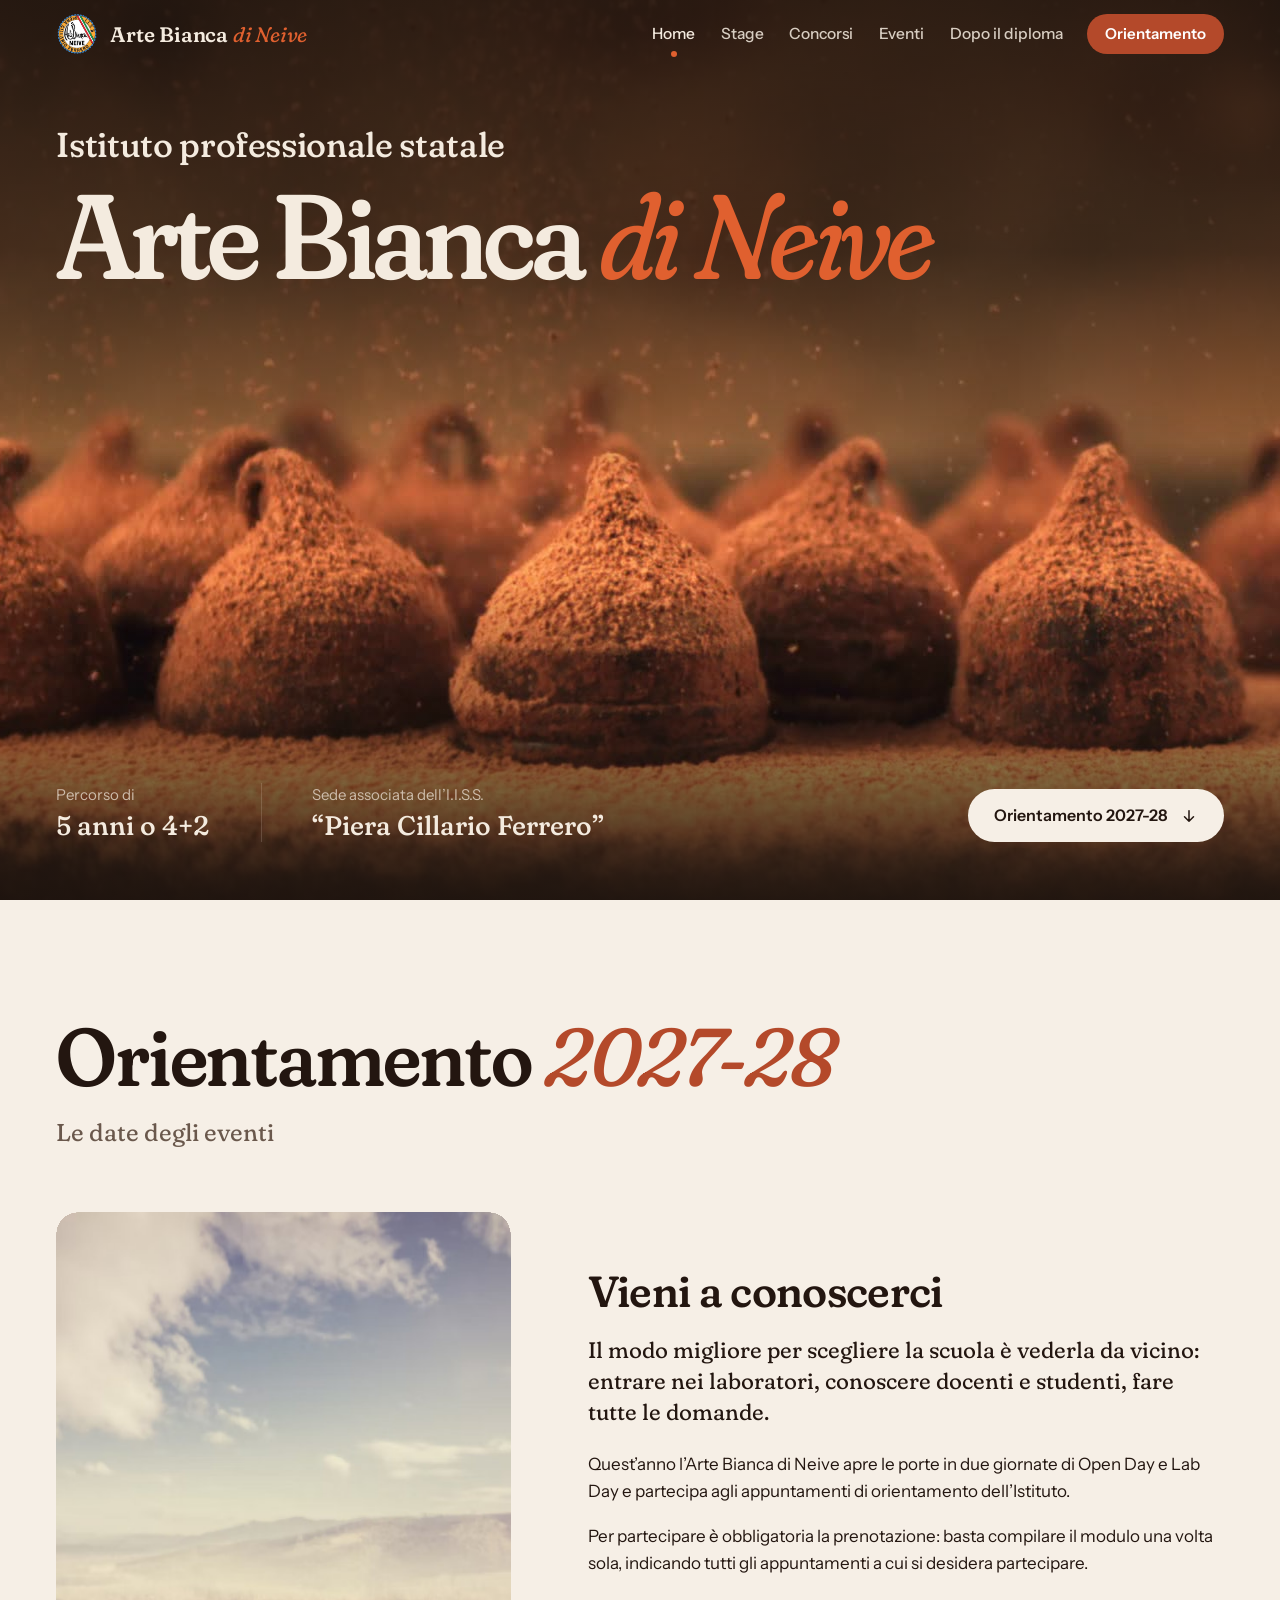
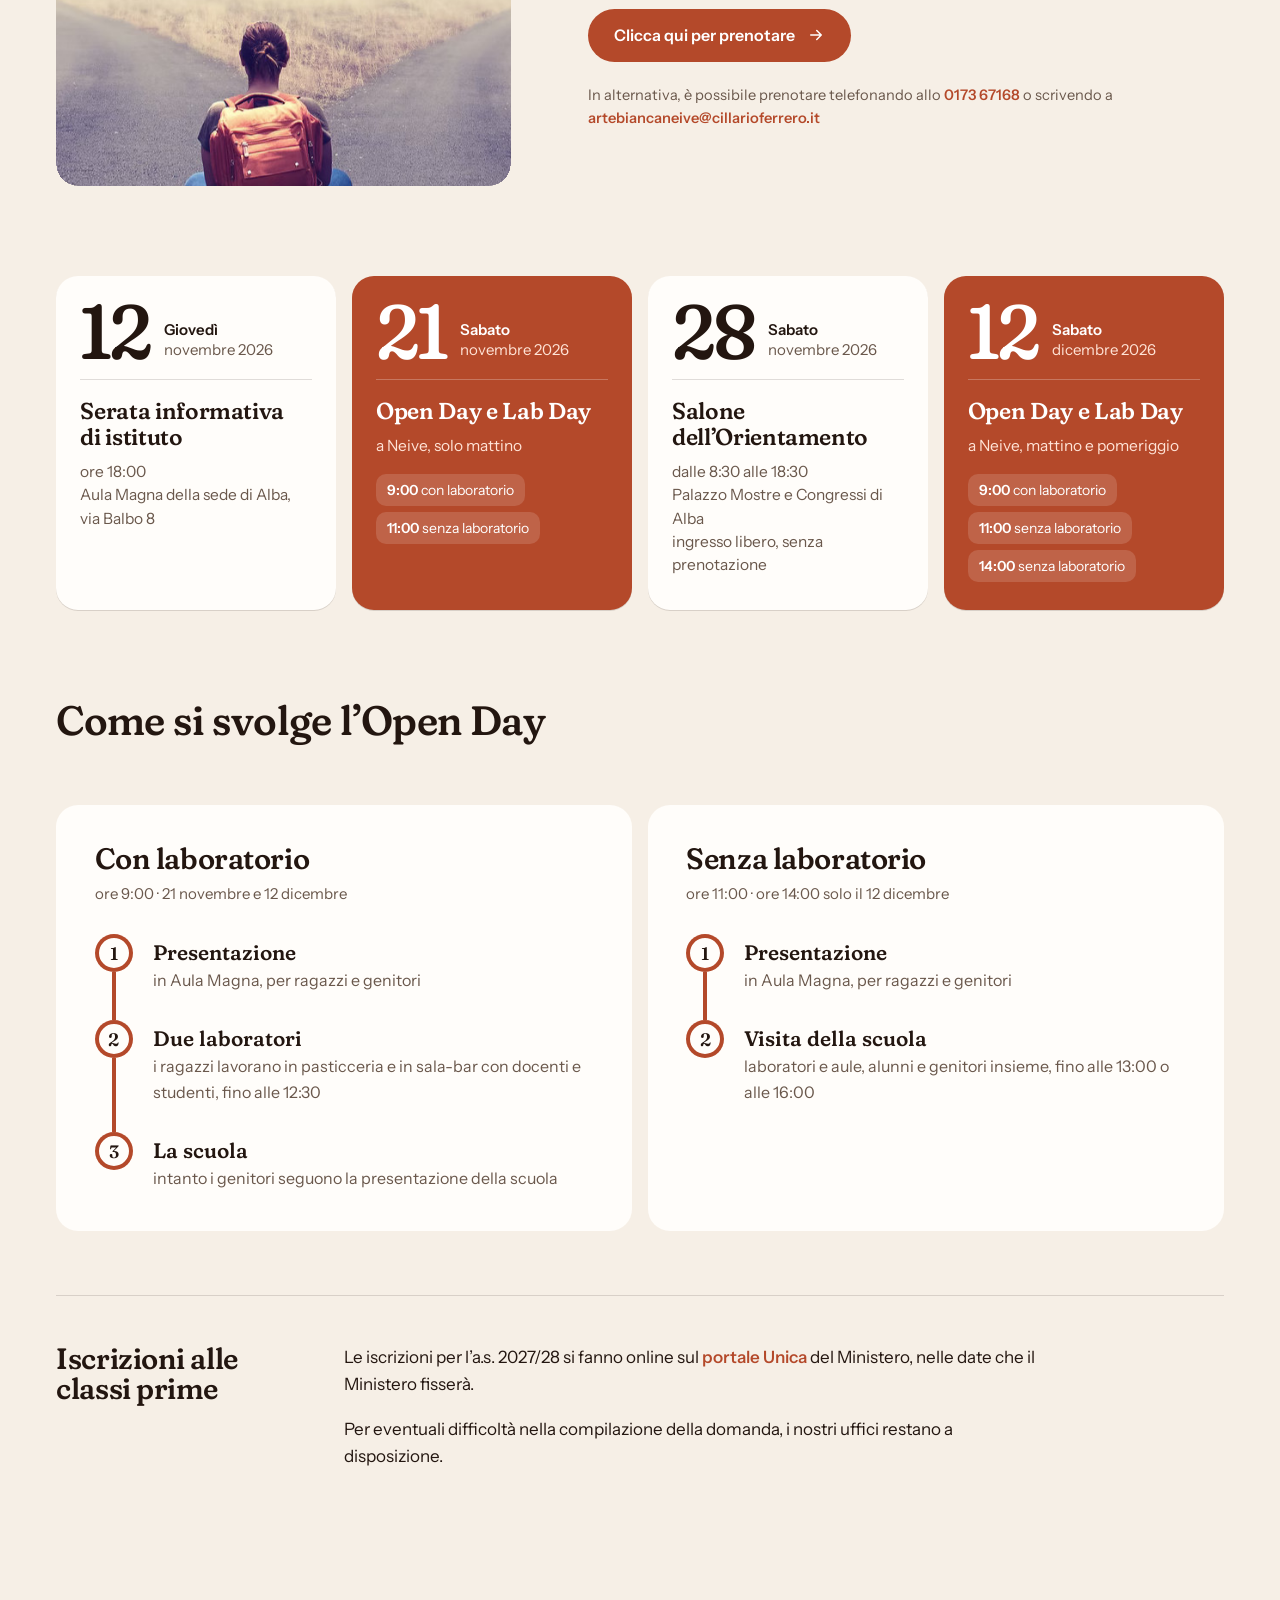
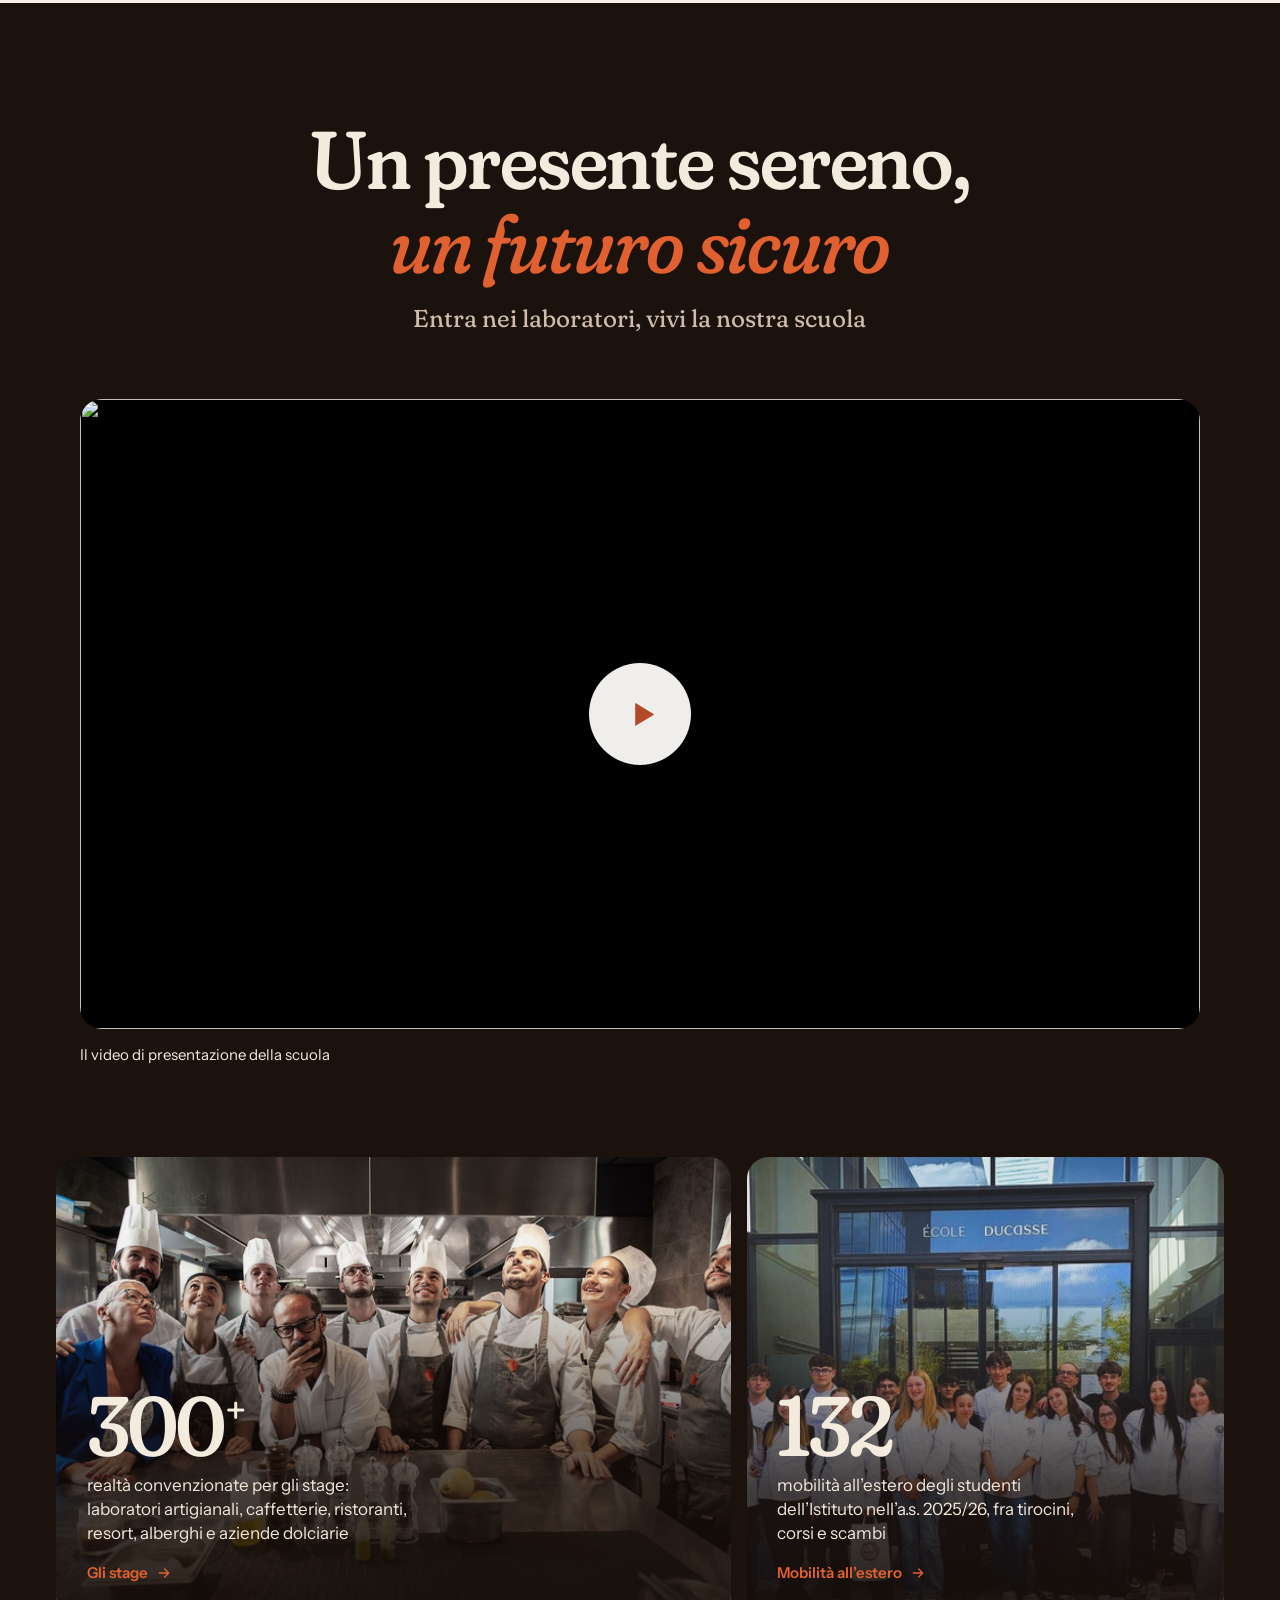
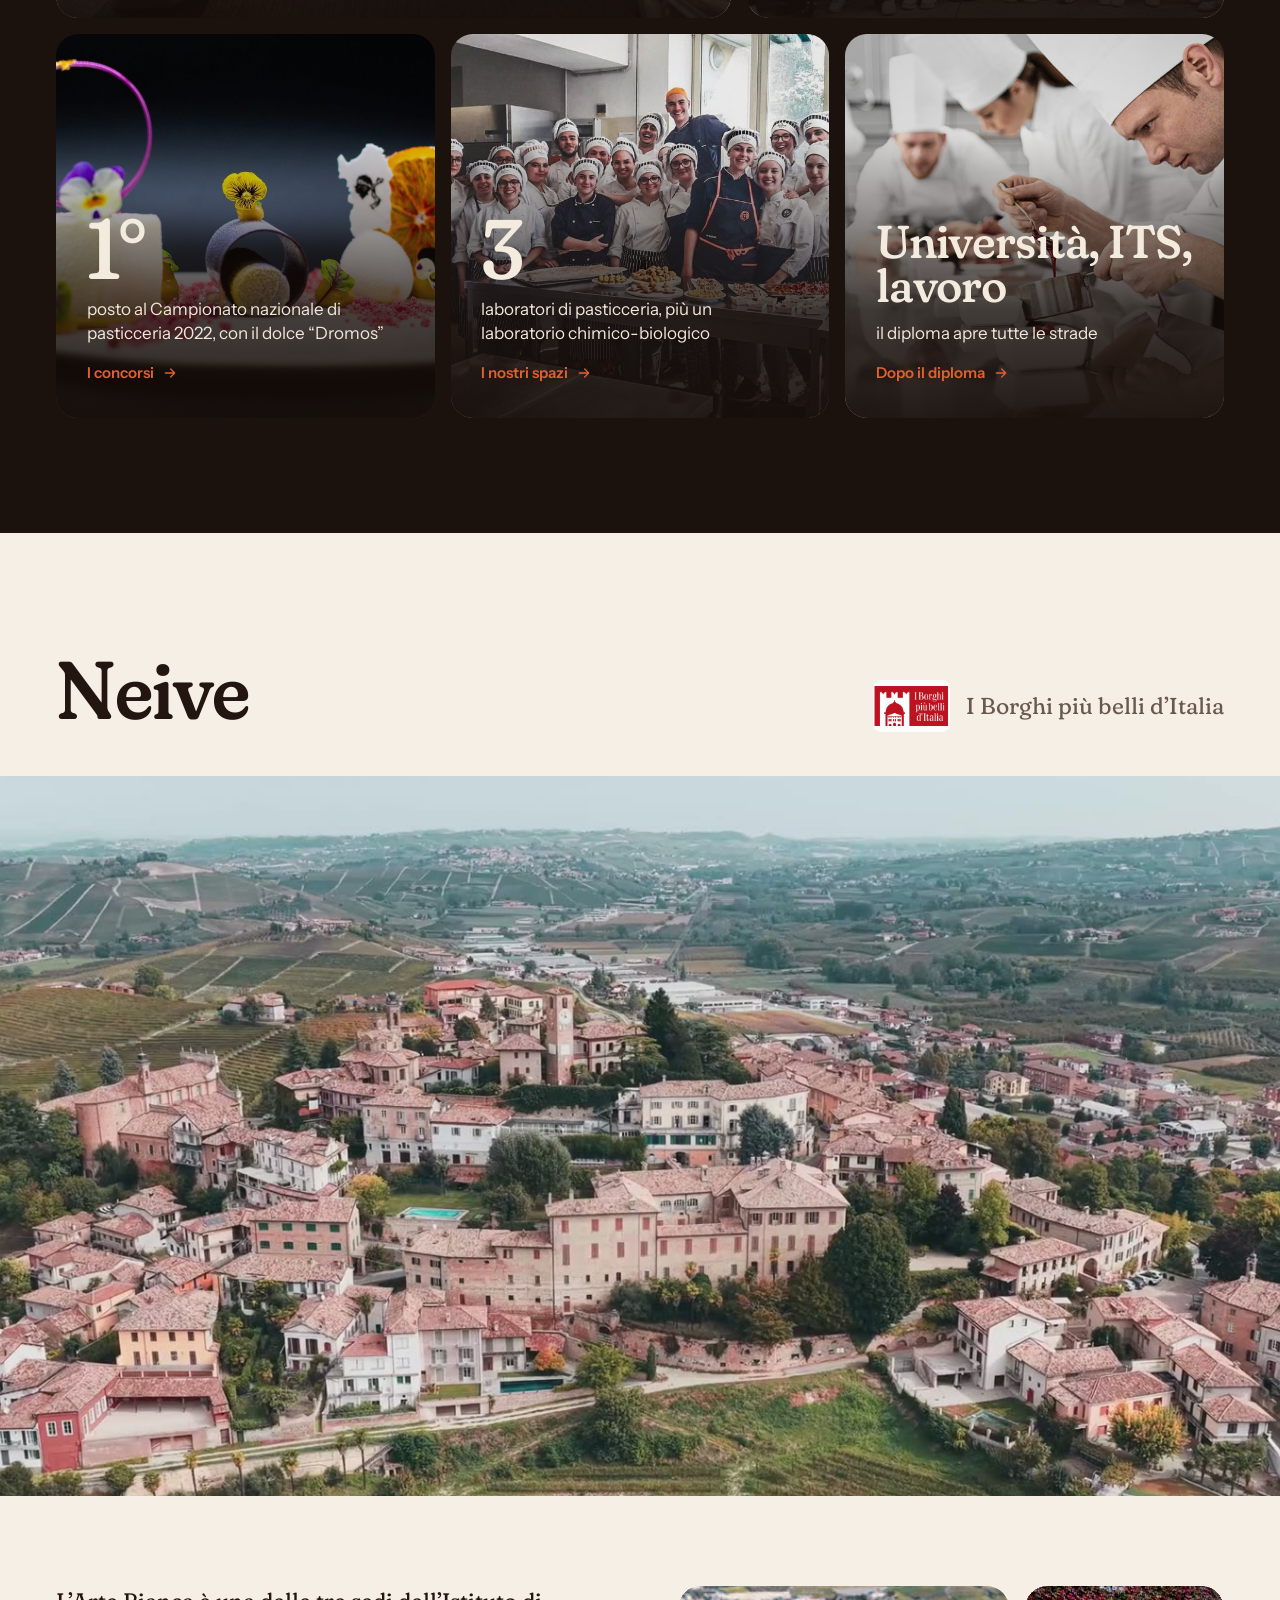
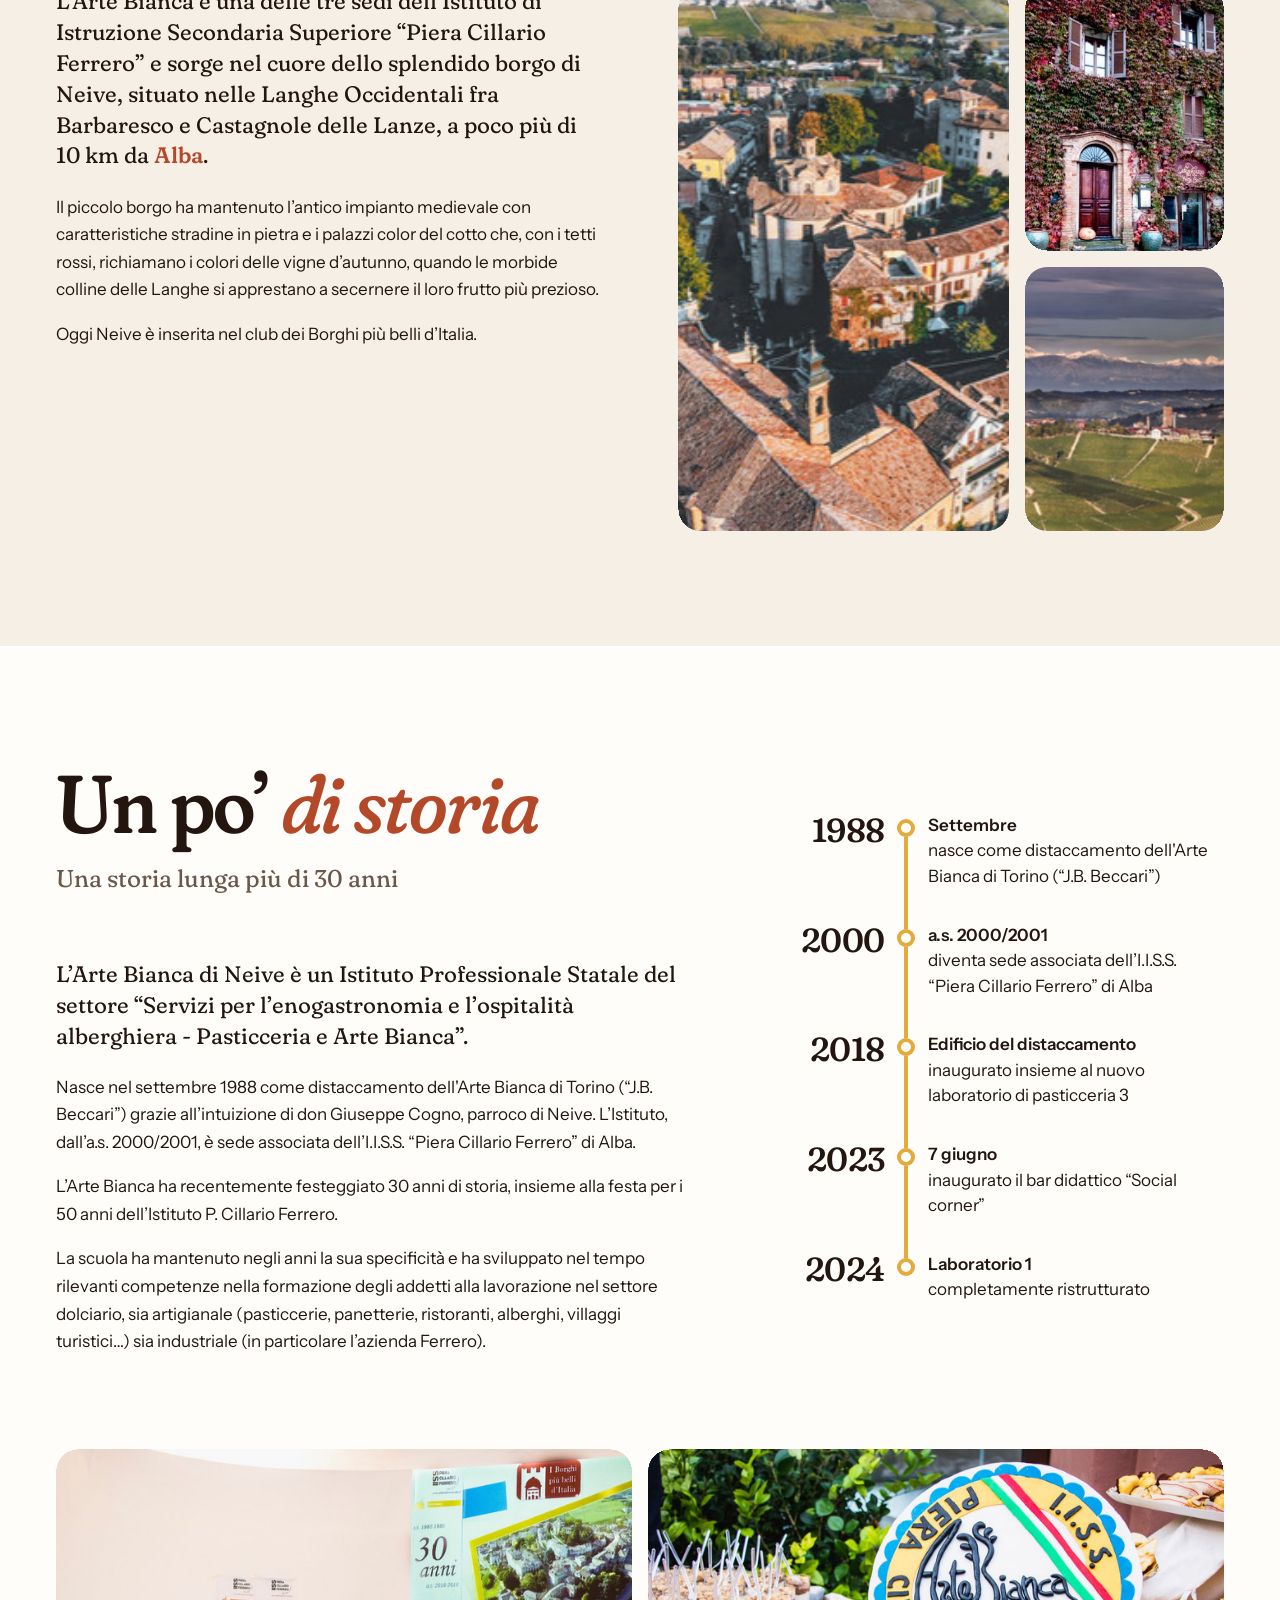
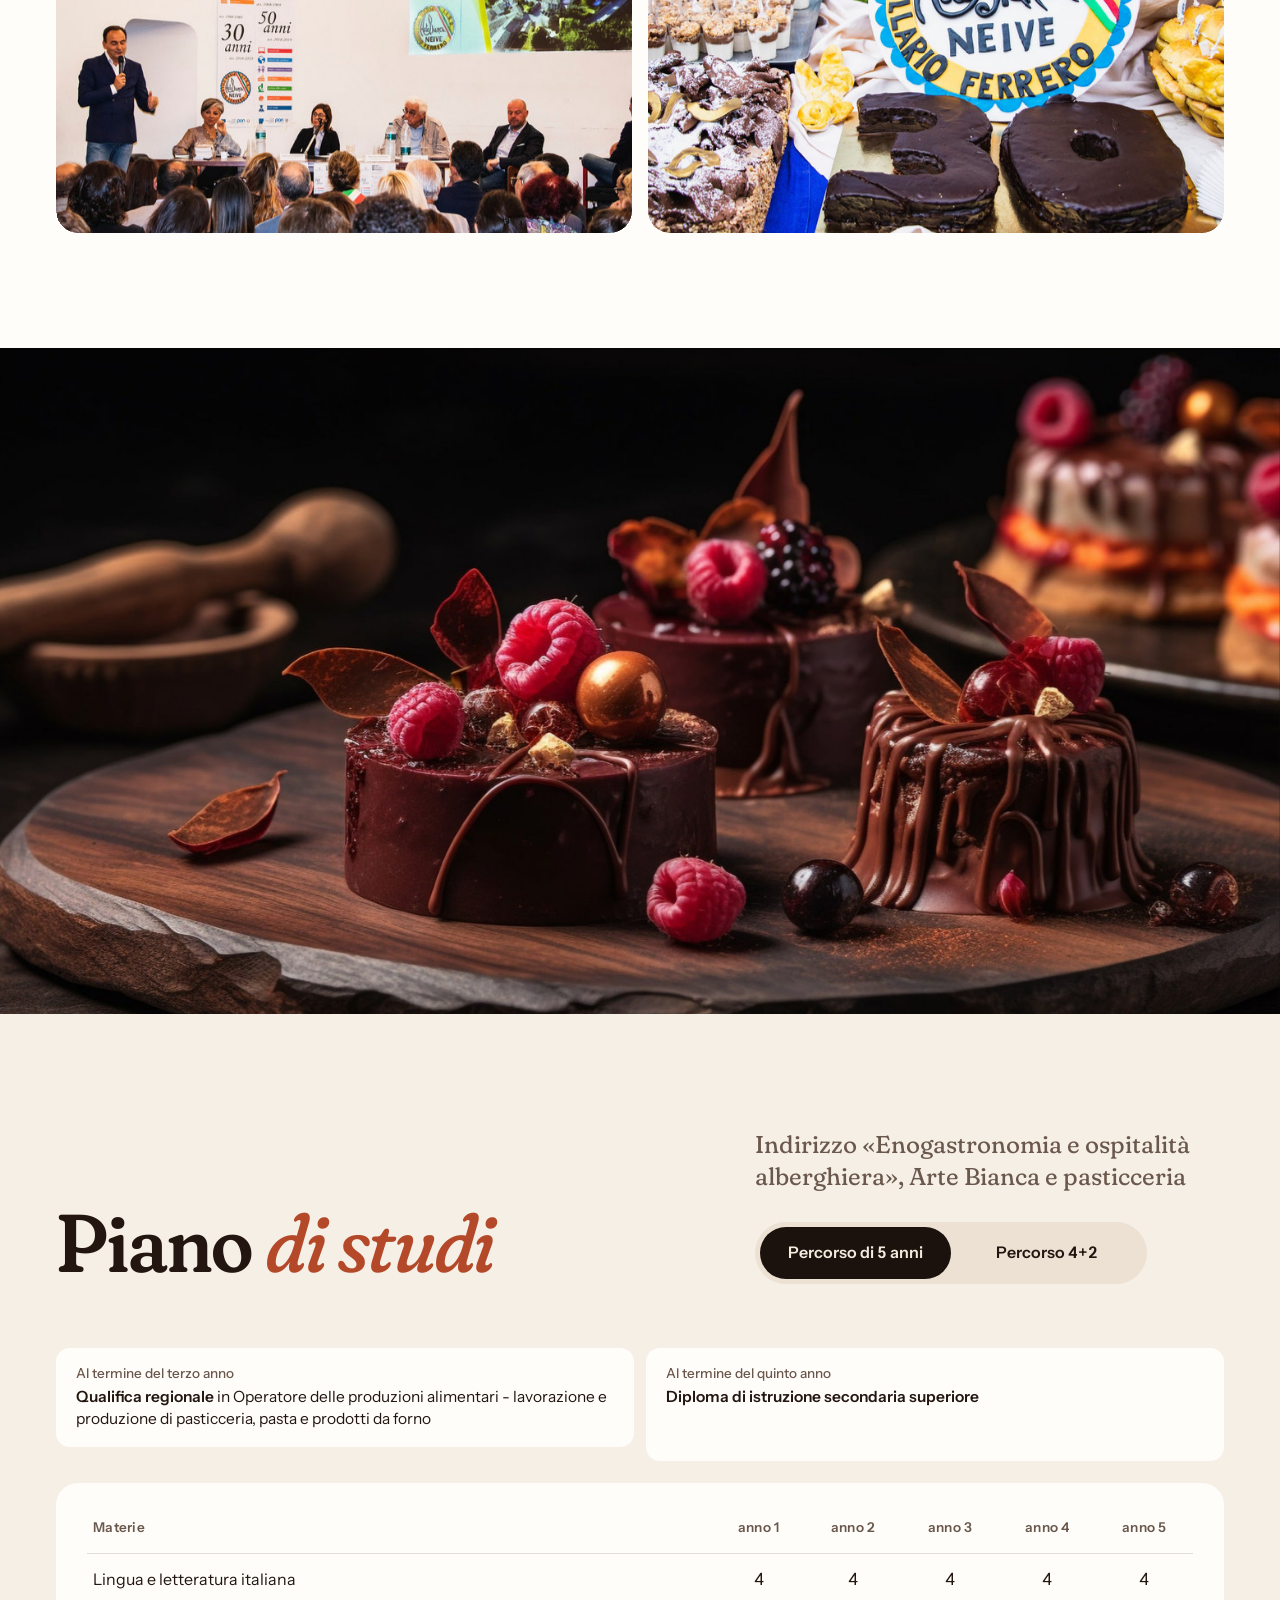
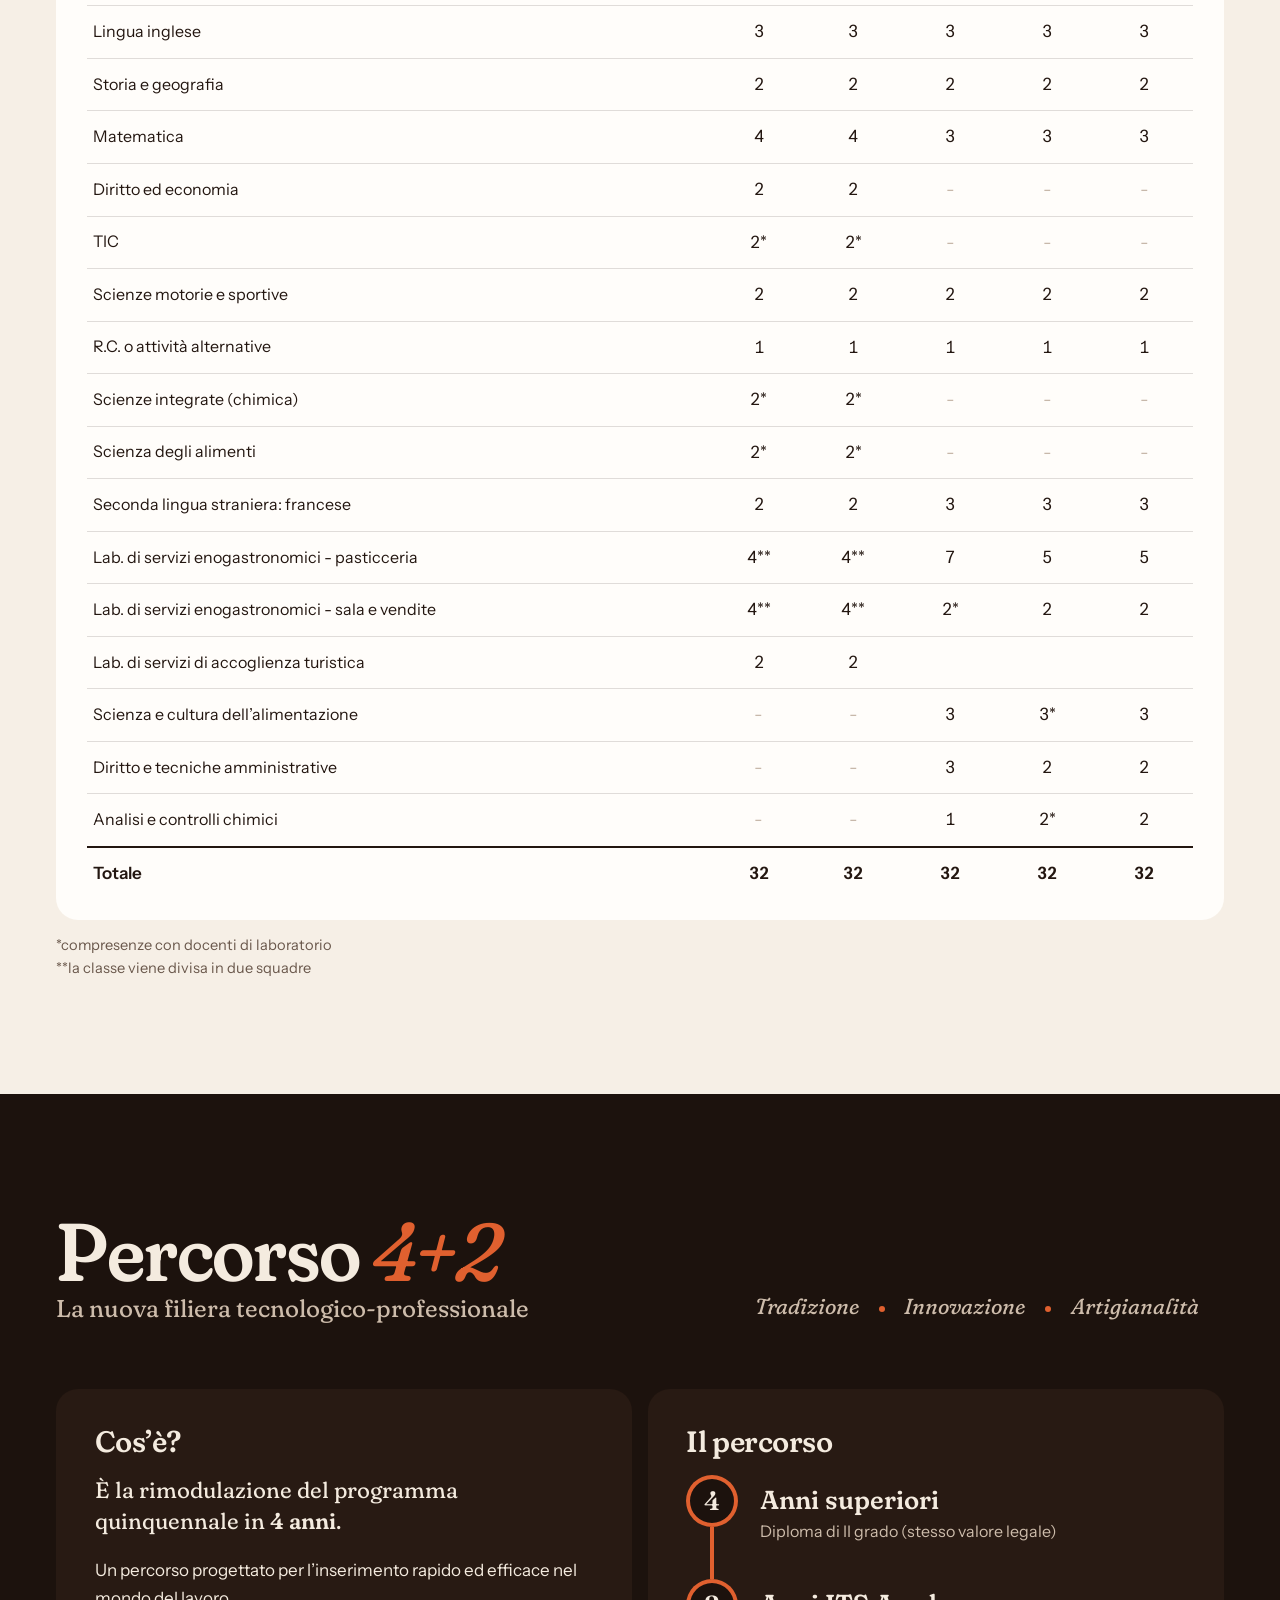
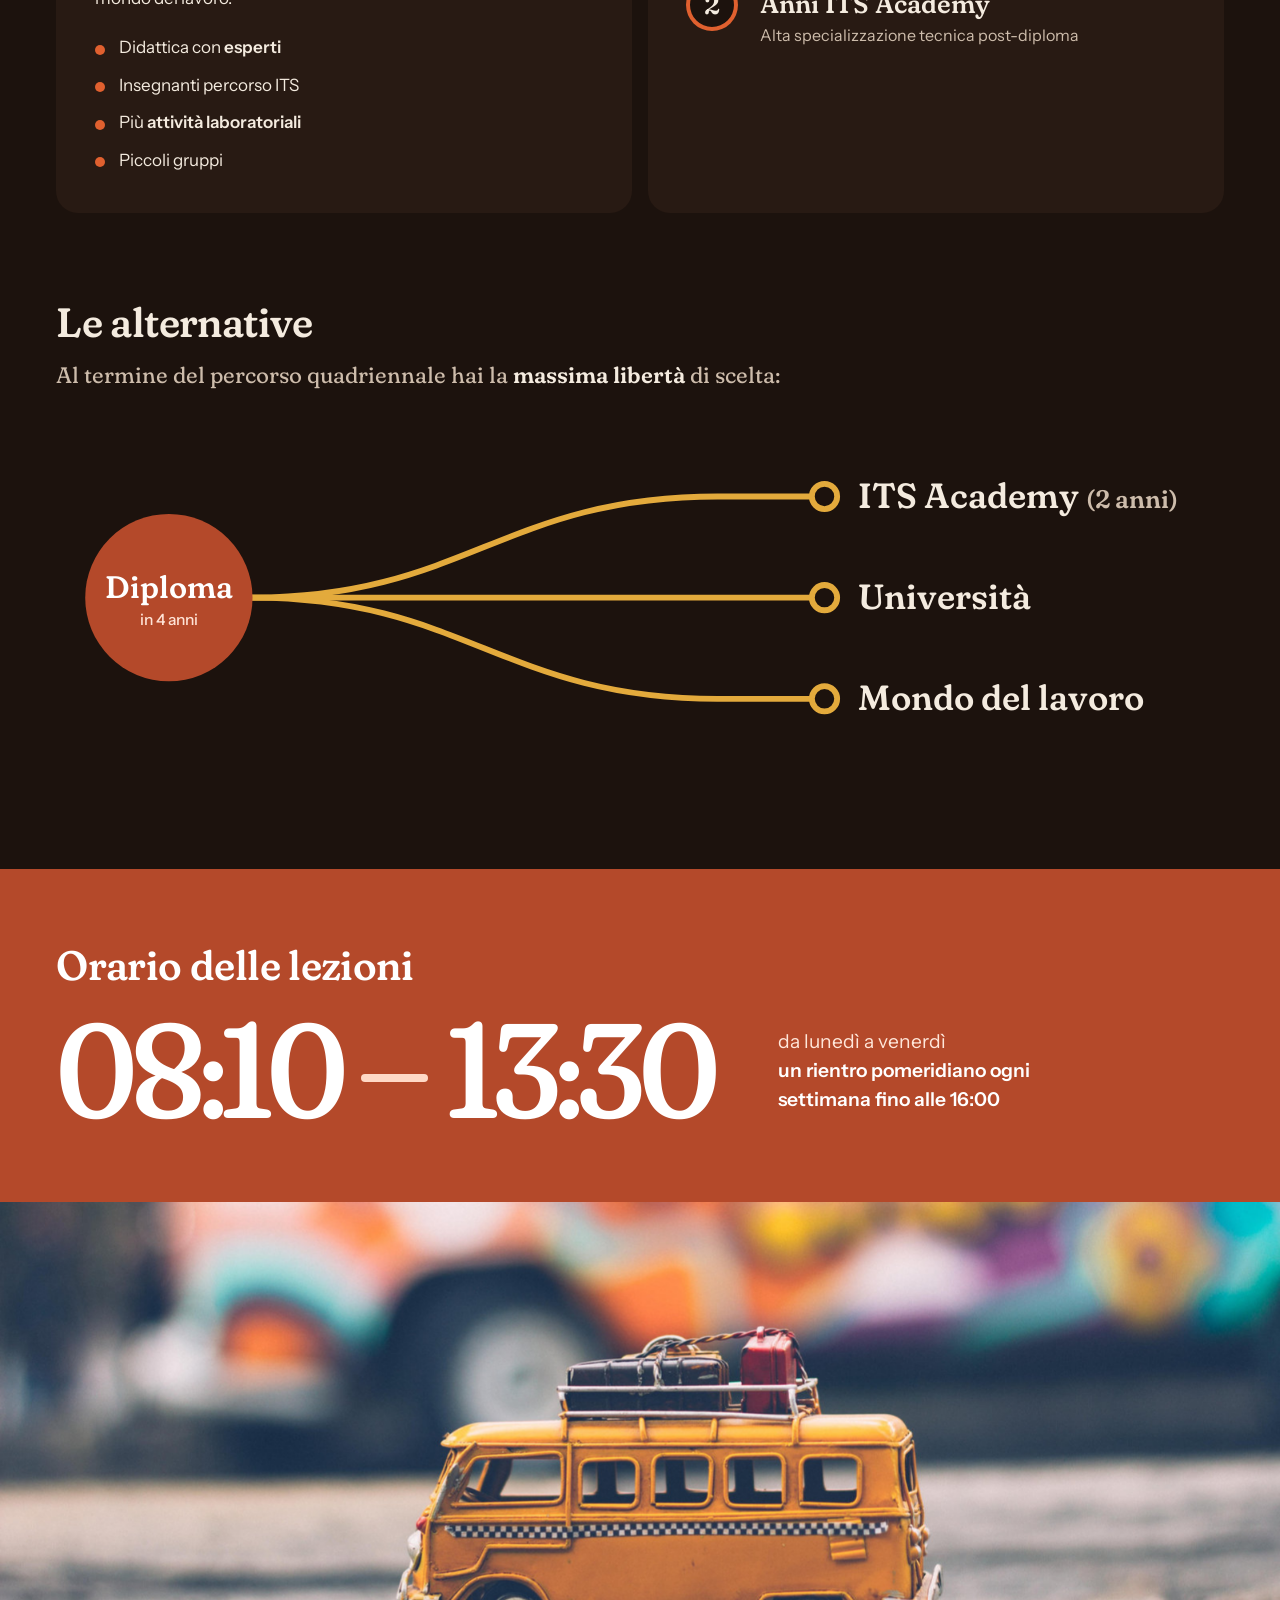
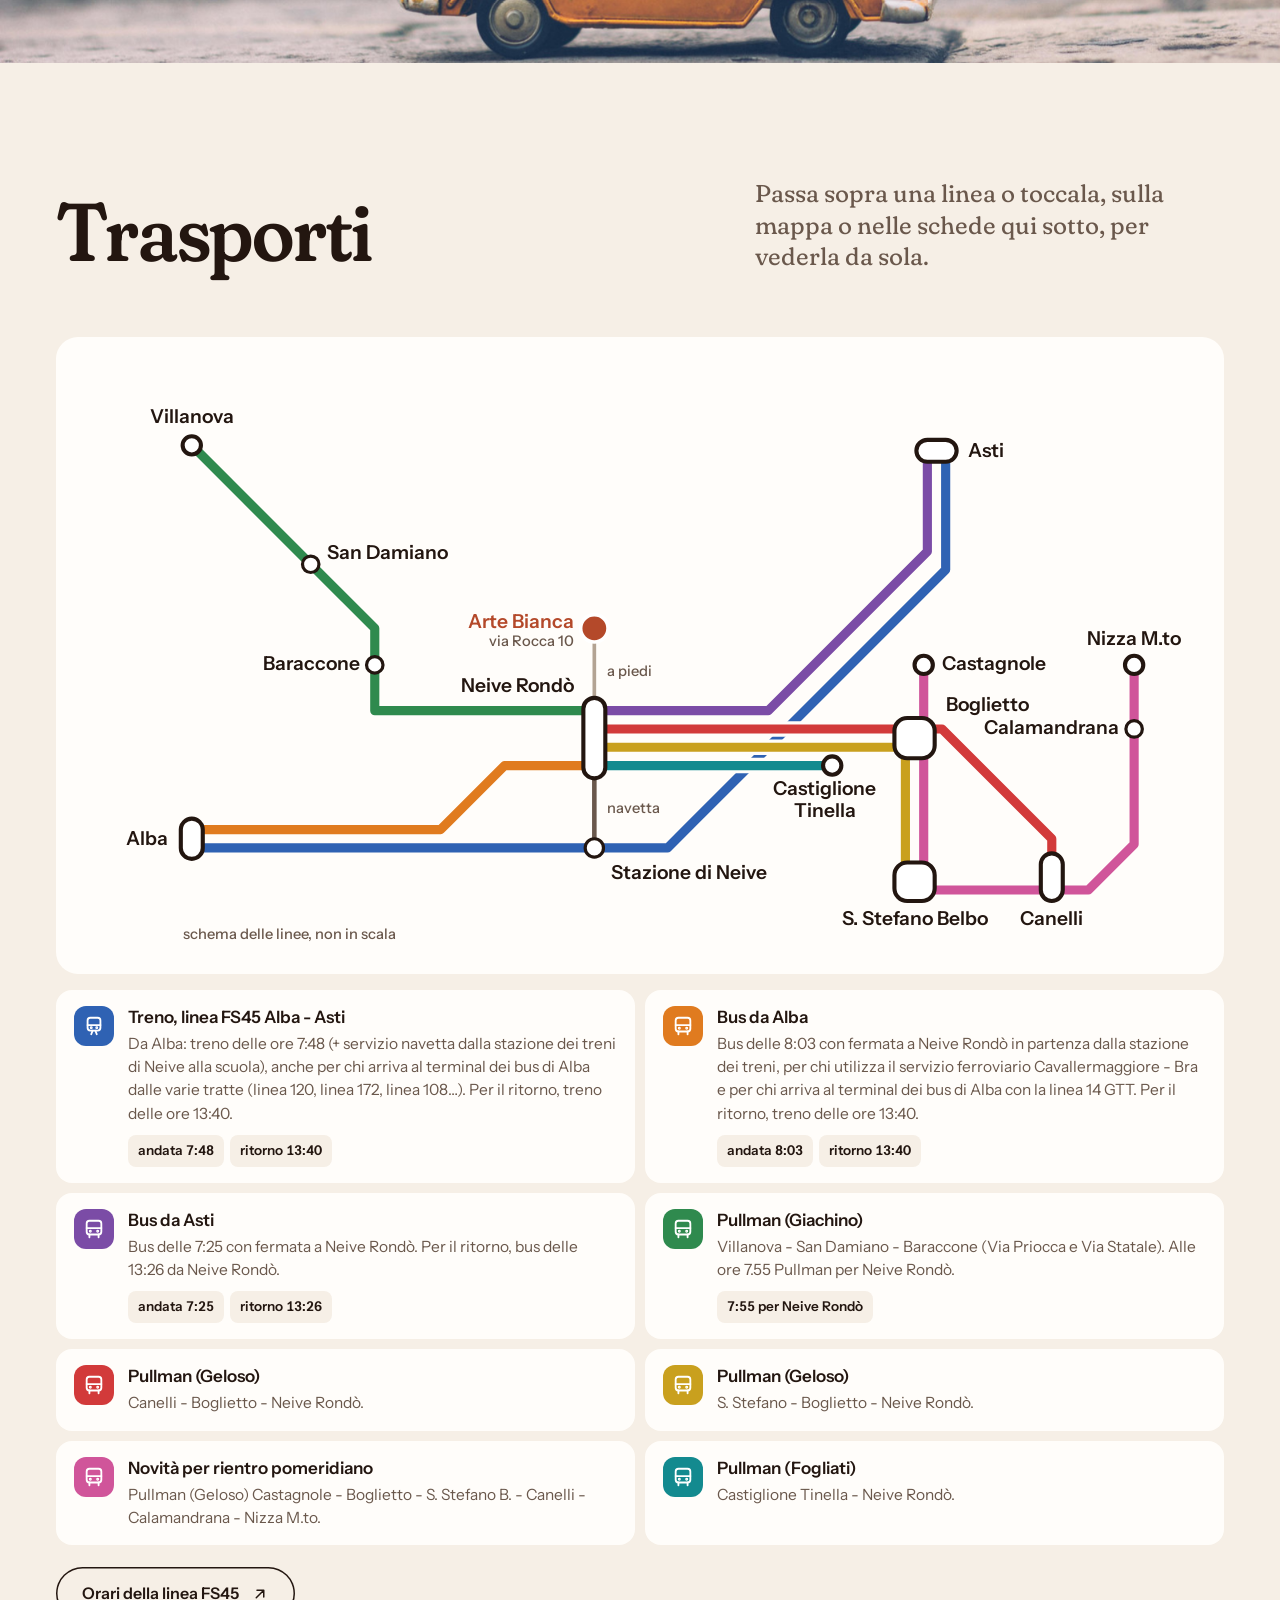
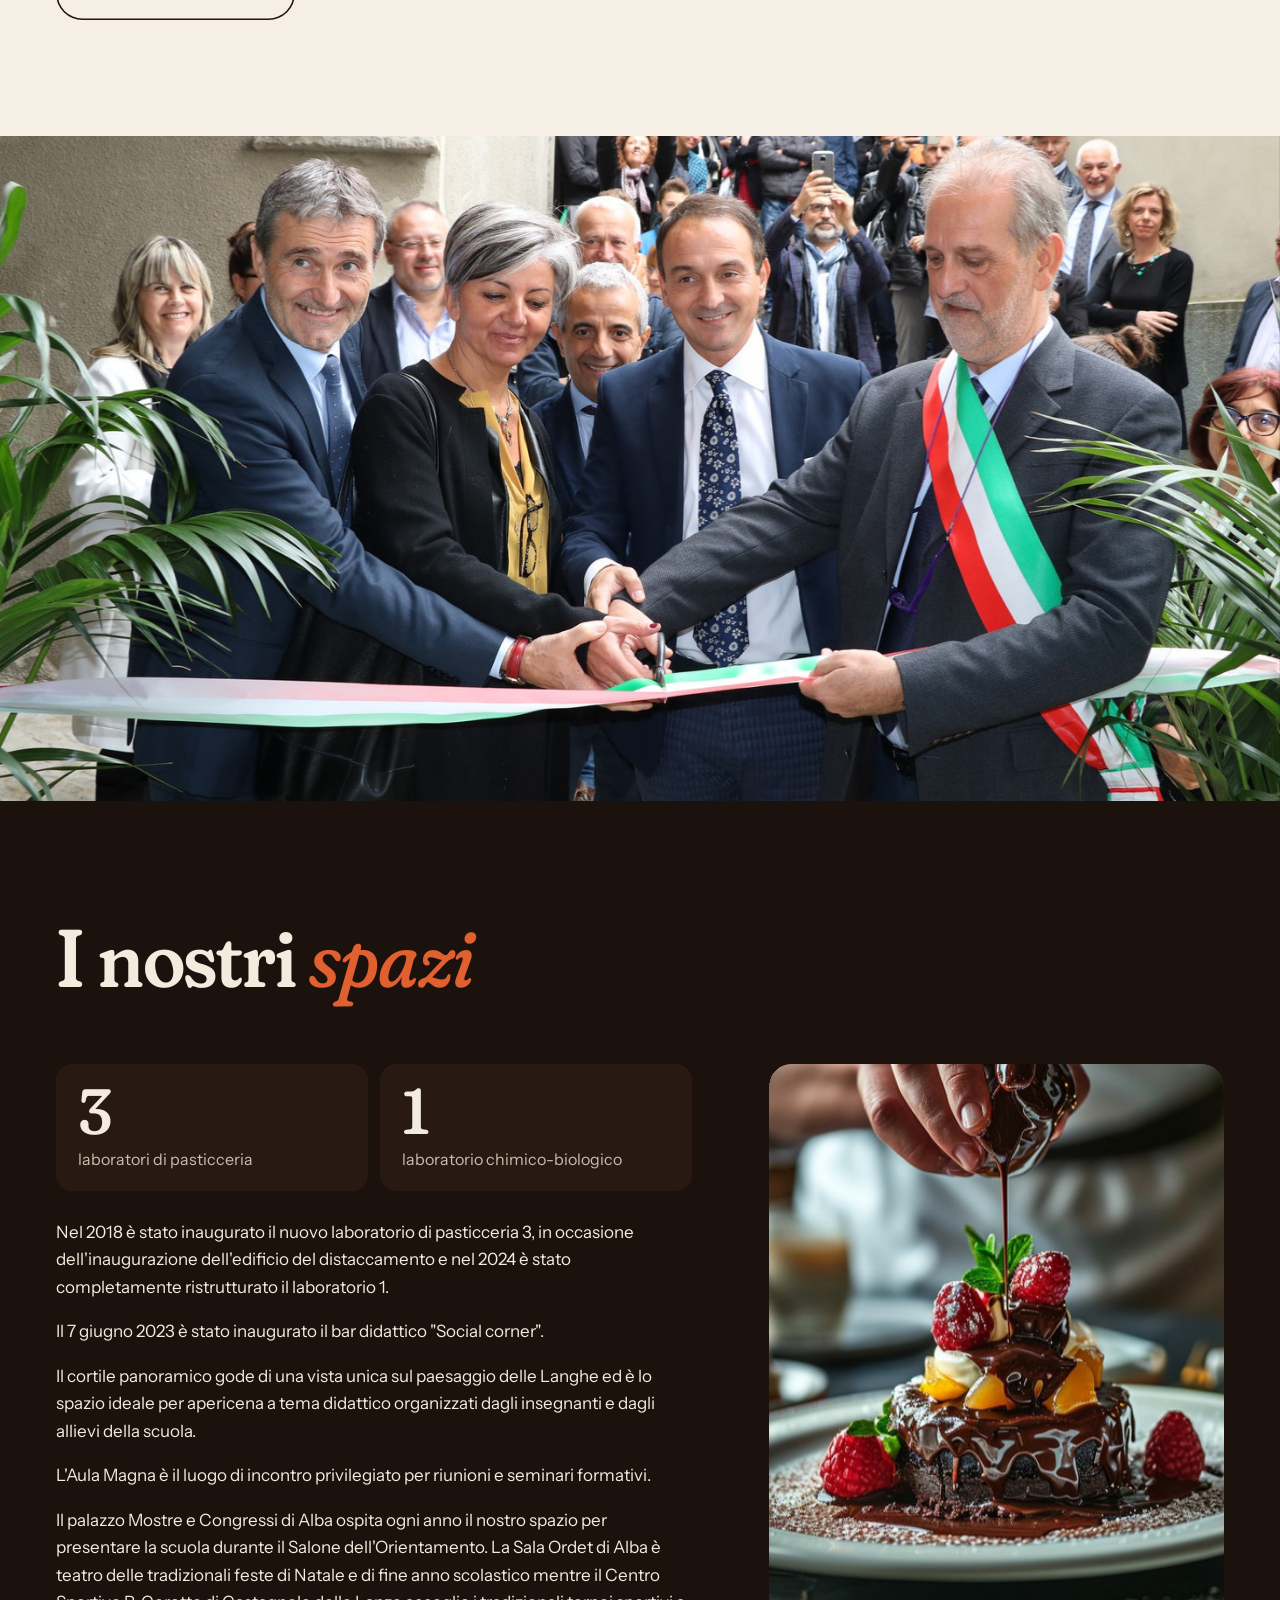
==== commit 55caa66b: "Home: apertura col video dei tartufi a tutto schermo, titolo in alto e dati in basso Co-Authored-By:" ====
--- a/index.html
+++ b/index.html
@@ -24,7 +24,7 @@
 <link rel="preconnect" href="https://fonts.googleapis.com">
 <link rel="preconnect" href="https://fonts.gstatic.com" crossorigin>
 <link href="https://fonts.googleapis.com/css2?family=Fraunces:ital,opsz,wght,SOFT@0,9..144,300..800,0..100;1,9..144,300..800,0..100&family=Instrument+Sans:ital,wght@0,400..700;1,400..700&display=swap" rel="stylesheet">
-<link rel="stylesheet" href="stile.css?v=1794962121">
+<link rel="stylesheet" href="stile.css?v=1795057413">
 <script>document.documentElement.classList.add('js')</script>
 </head>
 <body id="inizio">
@@ -55,7 +55,8 @@
   <p class="recapiti">Via Rocca 10, Neive · tel. 0173/67168<br>artebiancaneive@cillarioferrero.it</p>
 </div>
 <main>
-<section class="eroe">
+<section class="eroe con-video">
+  <div class="eroe-sfondo"><video data-src="media/video-tartufi.mp4" data-src-telefono="media/video-tartufi-telefono.mp4" poster="media/copertina-tartufi.jpg" muted loop playsinline aria-label="Tartufi di cioccolato spolverati di cacao"></video></div>
   <div class="cont">
     <p class="eroe-scuola">Istituto professionale statale</p>
     <h1 class="eroe-titolo"><span class="r1">Arte Bianca</span> <em class="r2">di Neive</em></h1>
@@ -67,7 +68,6 @@
       <a class="tasto chiaro" href="#orientamento">Orientamento 2027-28 <svg viewBox="0 0 24 24" fill="none" stroke="currentColor" stroke-width="2" stroke-linecap="round" stroke-linejoin="round" aria-hidden="true"><path d="M12 5v14M6 13l6 6 6-6"/></svg></a>
     </div>
   </div>
-  <div class="eroe-media"><video data-src="media/video-tartufi.mp4" data-src-telefono="media/video-tartufi-telefono.mp4" poster="media/copertina-tartufi.jpg" muted loop playsinline aria-label="Tartufi di cioccolato spolverati di cacao"></video></div>
 </section>
 
 <section class="sez" id="orientamento" aria-label="Orientamento">
@@ -537,6 +537,6 @@
     <div class="piede-fondo"><span>Istituto professionale statale Arte Bianca - Via Rocca 10, Neive</span><a href="#inizio">Torna su ↑</a></div>
   </div>
 </footer>
-<script src="sito.js?v=1794962121"></script>
+<script src="sito.js?v=1795057413"></script>
 </body>
 </html>
--- a/stile.css
+++ b/stile.css
@@ -755,3 +755,17 @@
 .sfilata-barra i{ background:#fff; }
 .sfilata-foto::after{ background:linear-gradient(180deg, rgba(20,12,8,0) 45%, rgba(20,12,8,.6) 75%, rgba(20,12,8,.88)); }
 .sfilata-nome{ text-shadow:0 2px 14px rgba(0,0,0,.55), 0 1px 2px rgba(0,0,0,.6); }
+/* 19/11: apertura della Home col video dei tartufi a tutto schermo: titolo in alto sulla nuvola di cacao, tartufi liberi in mezzo, dati in basso */
+.eroe.con-video{ position:relative; isolation:isolate; }
+.eroe-sfondo{ position:absolute; inset:0; z-index:-1; overflow:hidden; }
+.eroe-sfondo video{ position:absolute; inset:0; width:100%; height:100%; object-fit:cover; }
+.eroe-sfondo::after{ content:""; position:absolute; inset:0;
+  background:linear-gradient(180deg, rgba(28,18,13,.9) 0%, rgba(28,18,13,.72) 28%, rgba(28,18,13,.3) 44%, rgba(28,18,13,0) 54%, rgba(28,18,13,0) 64%, rgba(28,18,13,.9) 100%); }
+.eroe.con-video > .cont{ justify-content:flex-start; }
+.con-video .eroe-titolo{ font-size:clamp(56px, min(9.4vw, 17svh), 168px); margin-bottom:auto; padding-bottom:24px; }
+.con-video .eroe-titolo .r1,.con-video .eroe-titolo .r2{ display:inline; white-space:nowrap; text-align:left; }
+@media (max-width:899px){
+  .con-video .eroe-titolo{ font-size:clamp(52px, 17vw, 100px); }
+  .con-video .eroe-titolo .r2{ display:block; }
+  .eroe-sfondo::after{ background:linear-gradient(180deg, rgba(28,18,13,.9) 0%, rgba(28,18,13,.72) 30%, rgba(28,18,13,.25) 44%, rgba(28,18,13,0) 50%, rgba(28,18,13,.3) 60%, rgba(28,18,13,.9) 78%, rgba(28,18,13,.94) 100%); }
+}
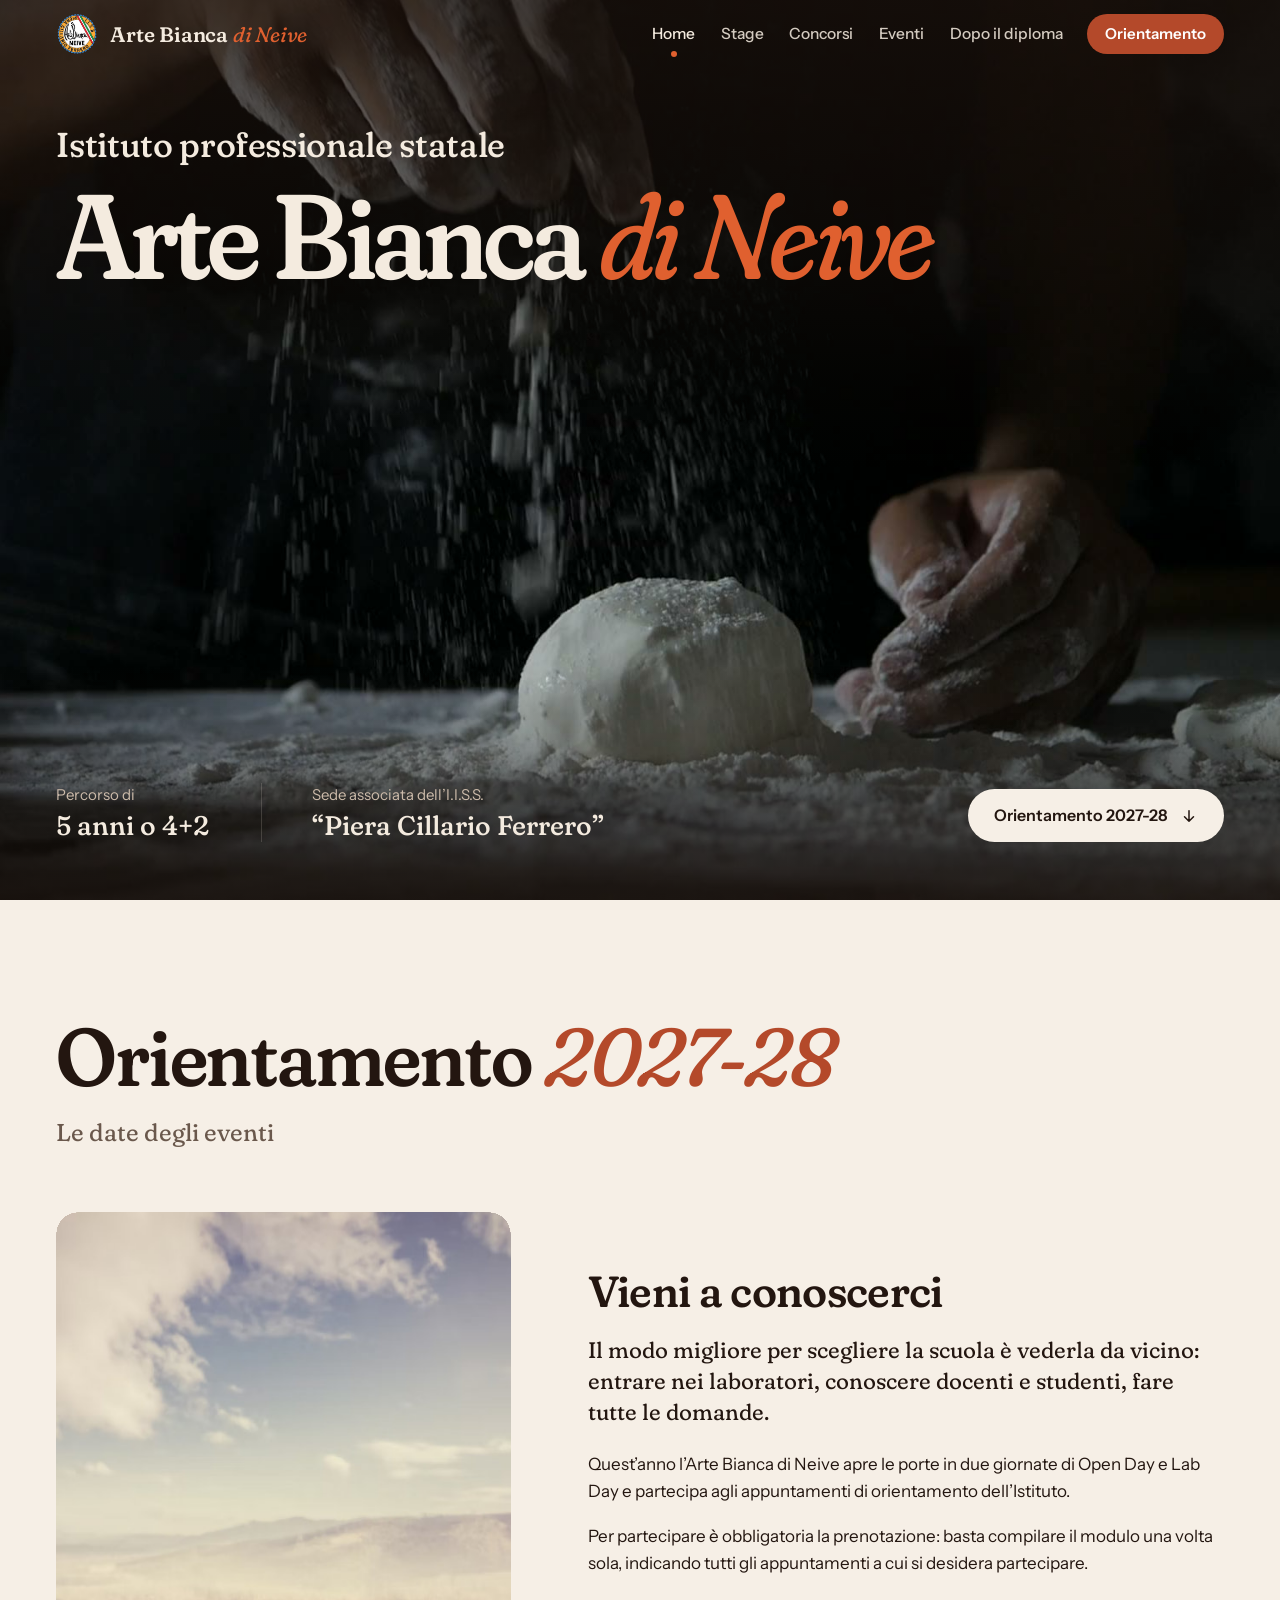
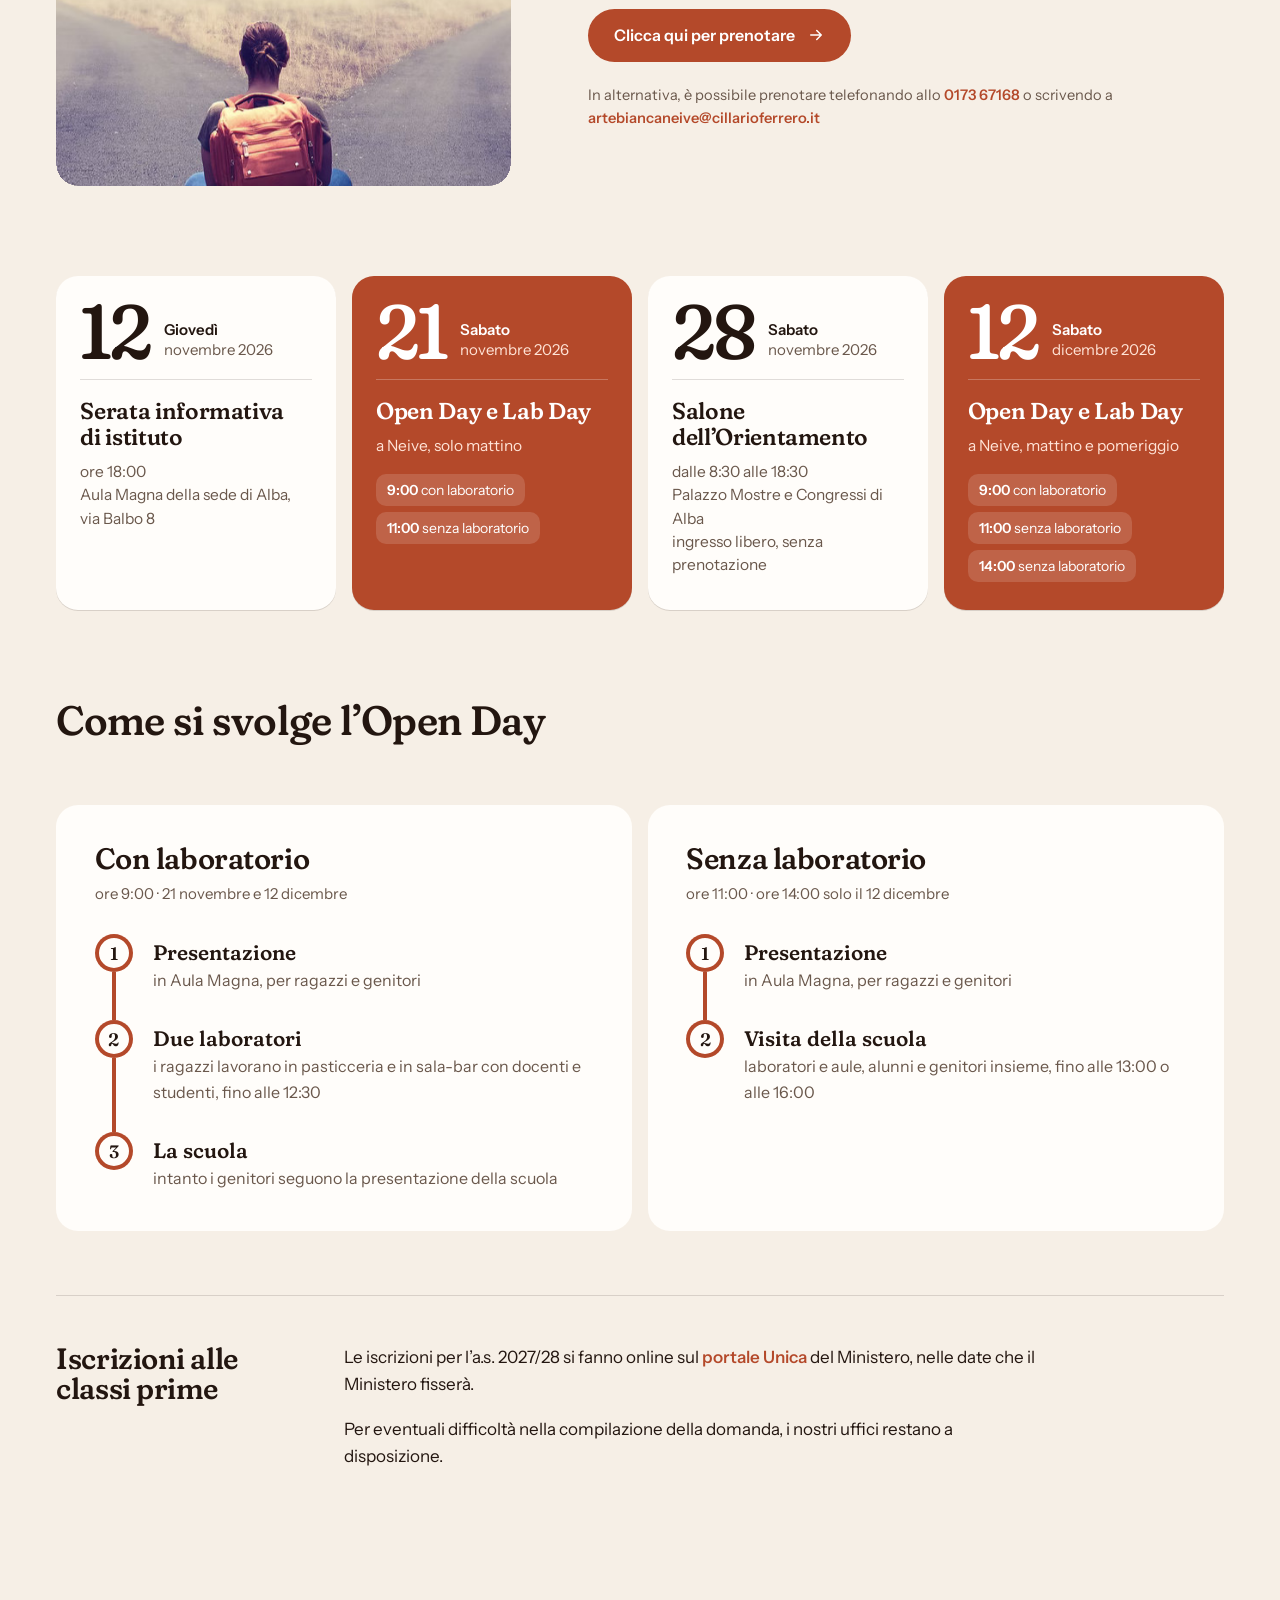
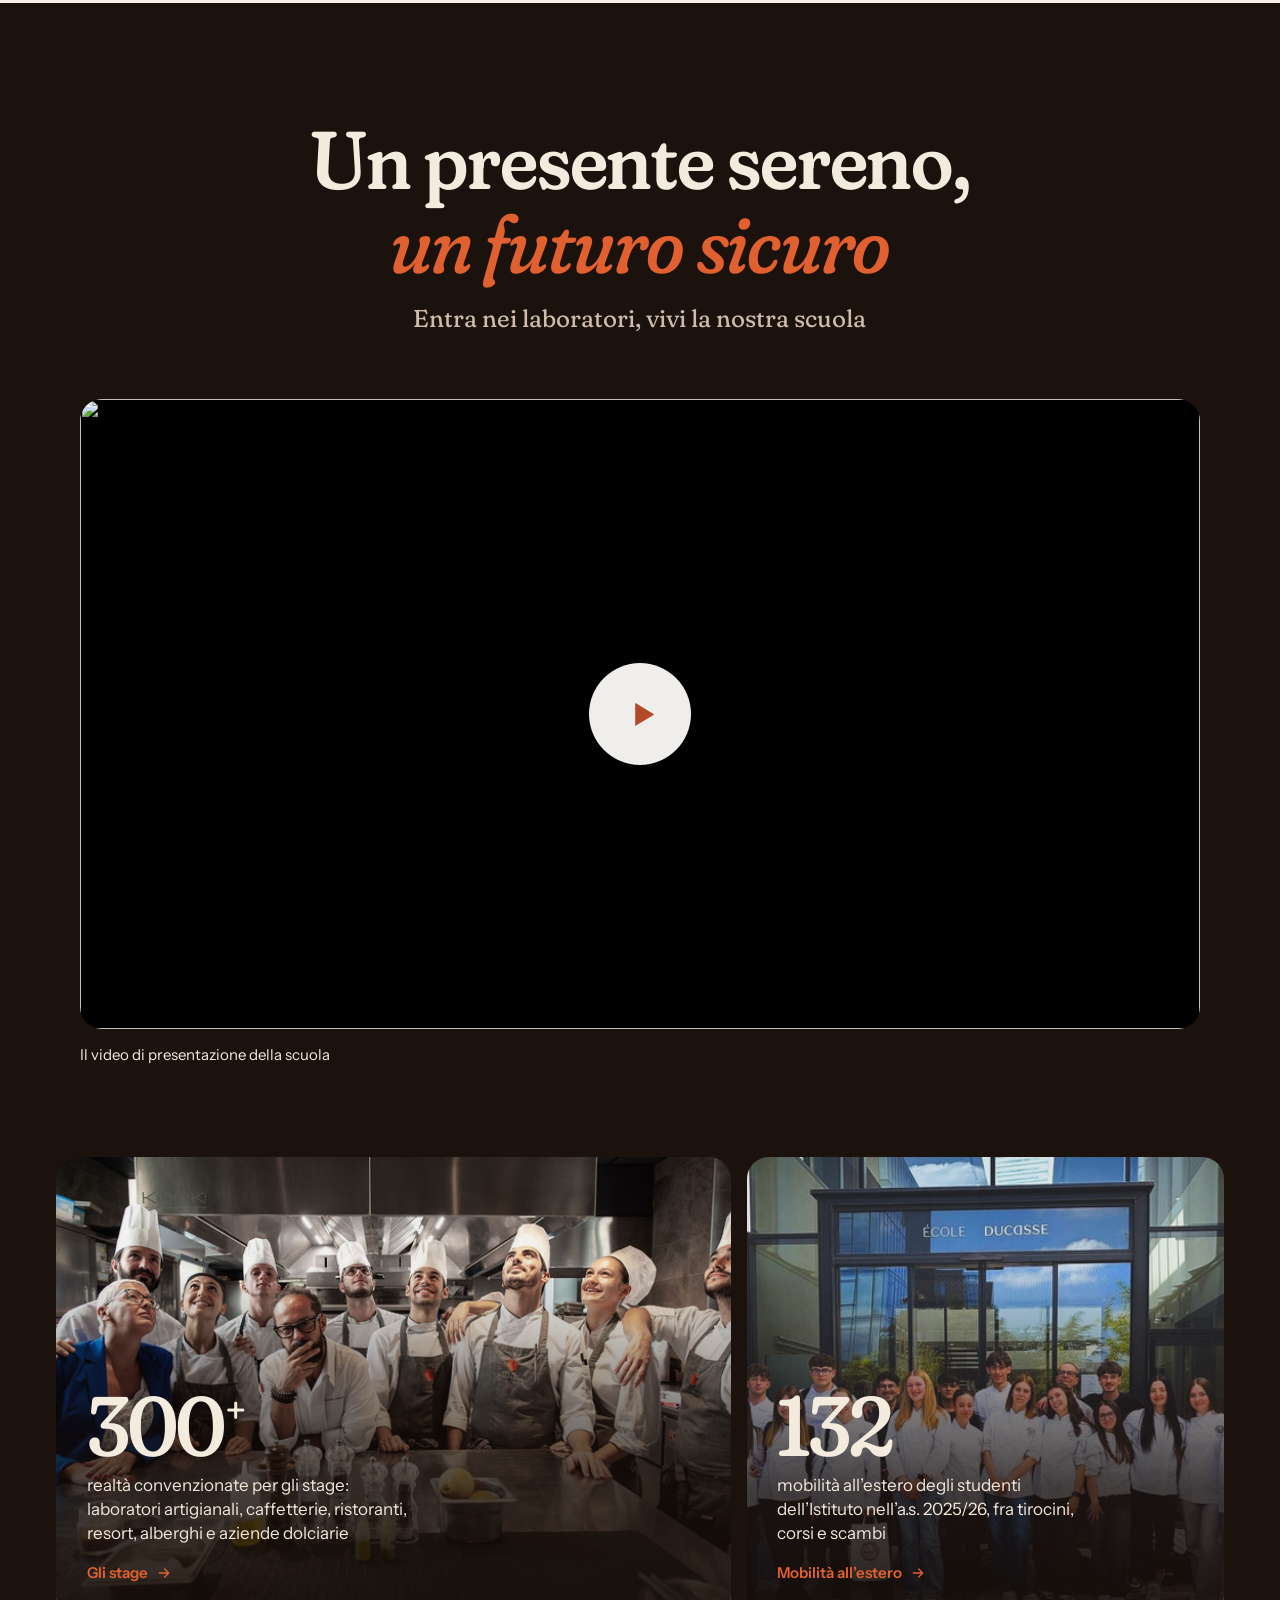
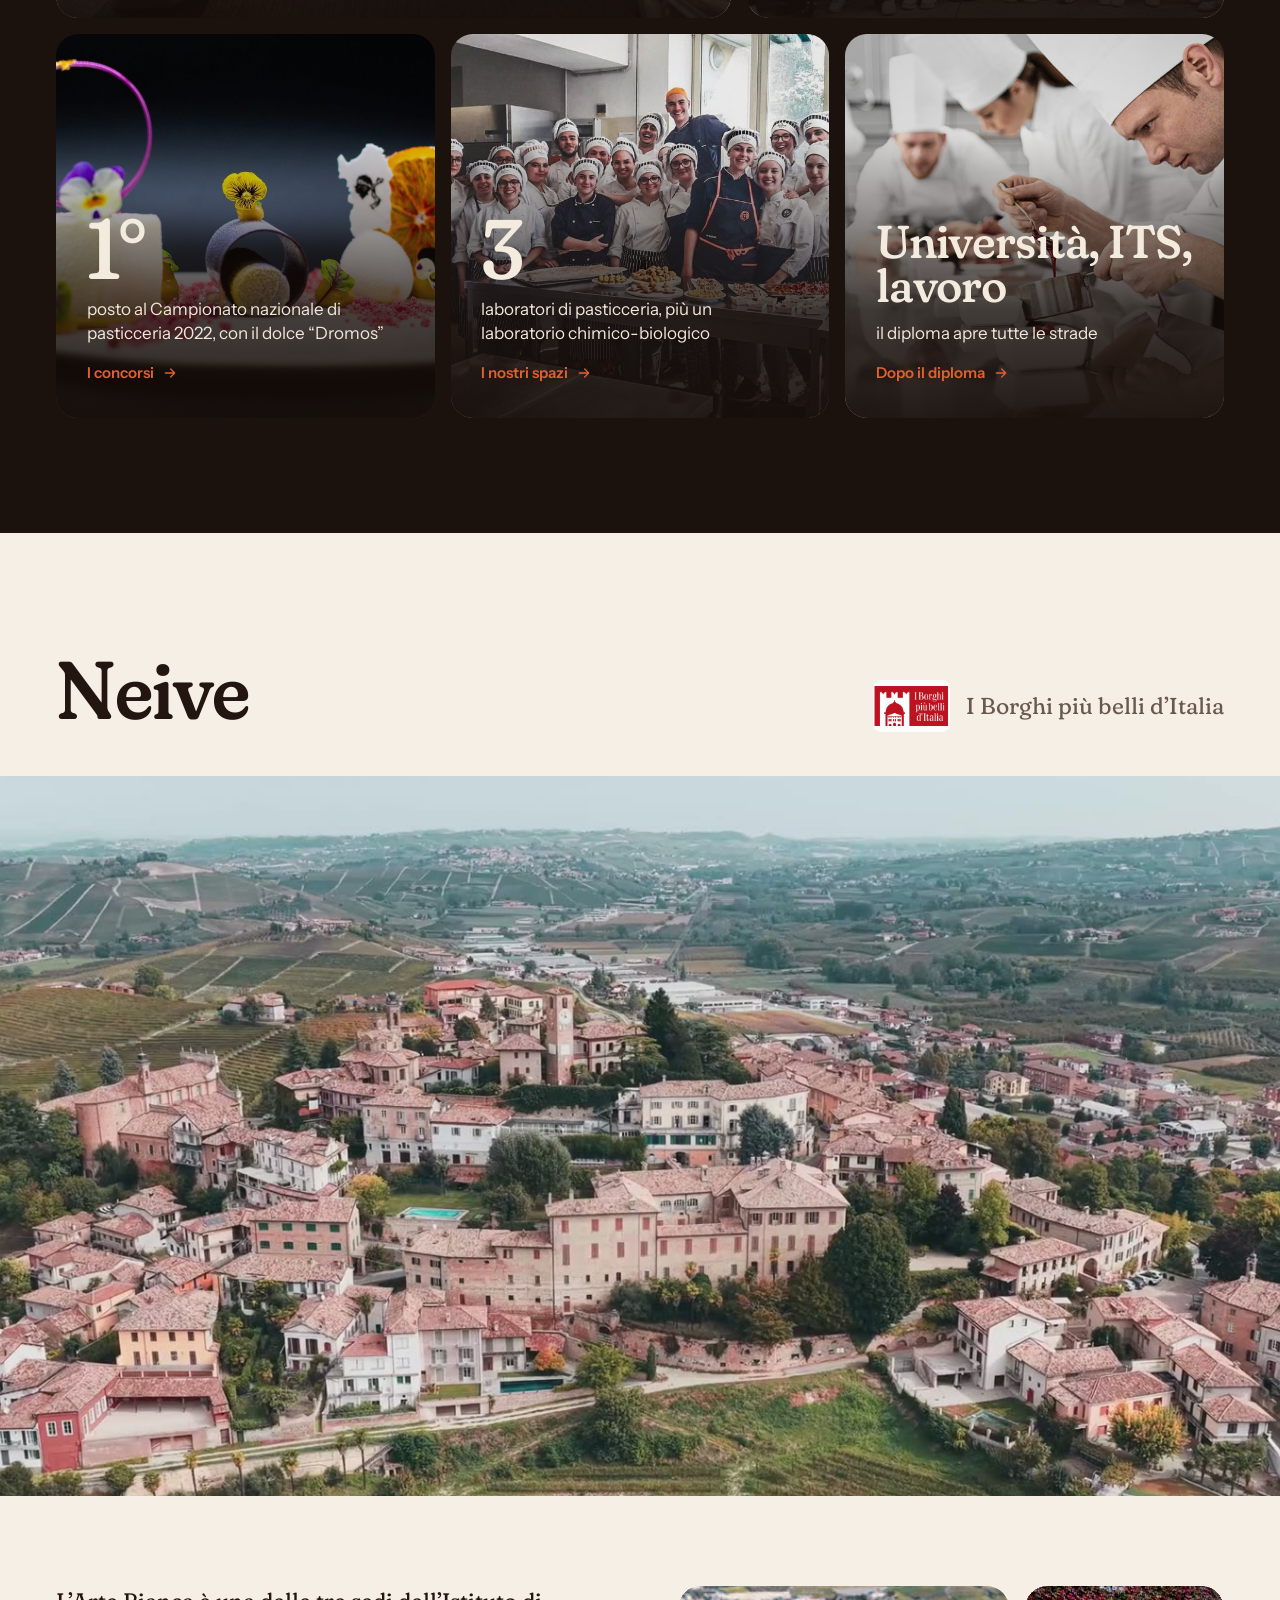
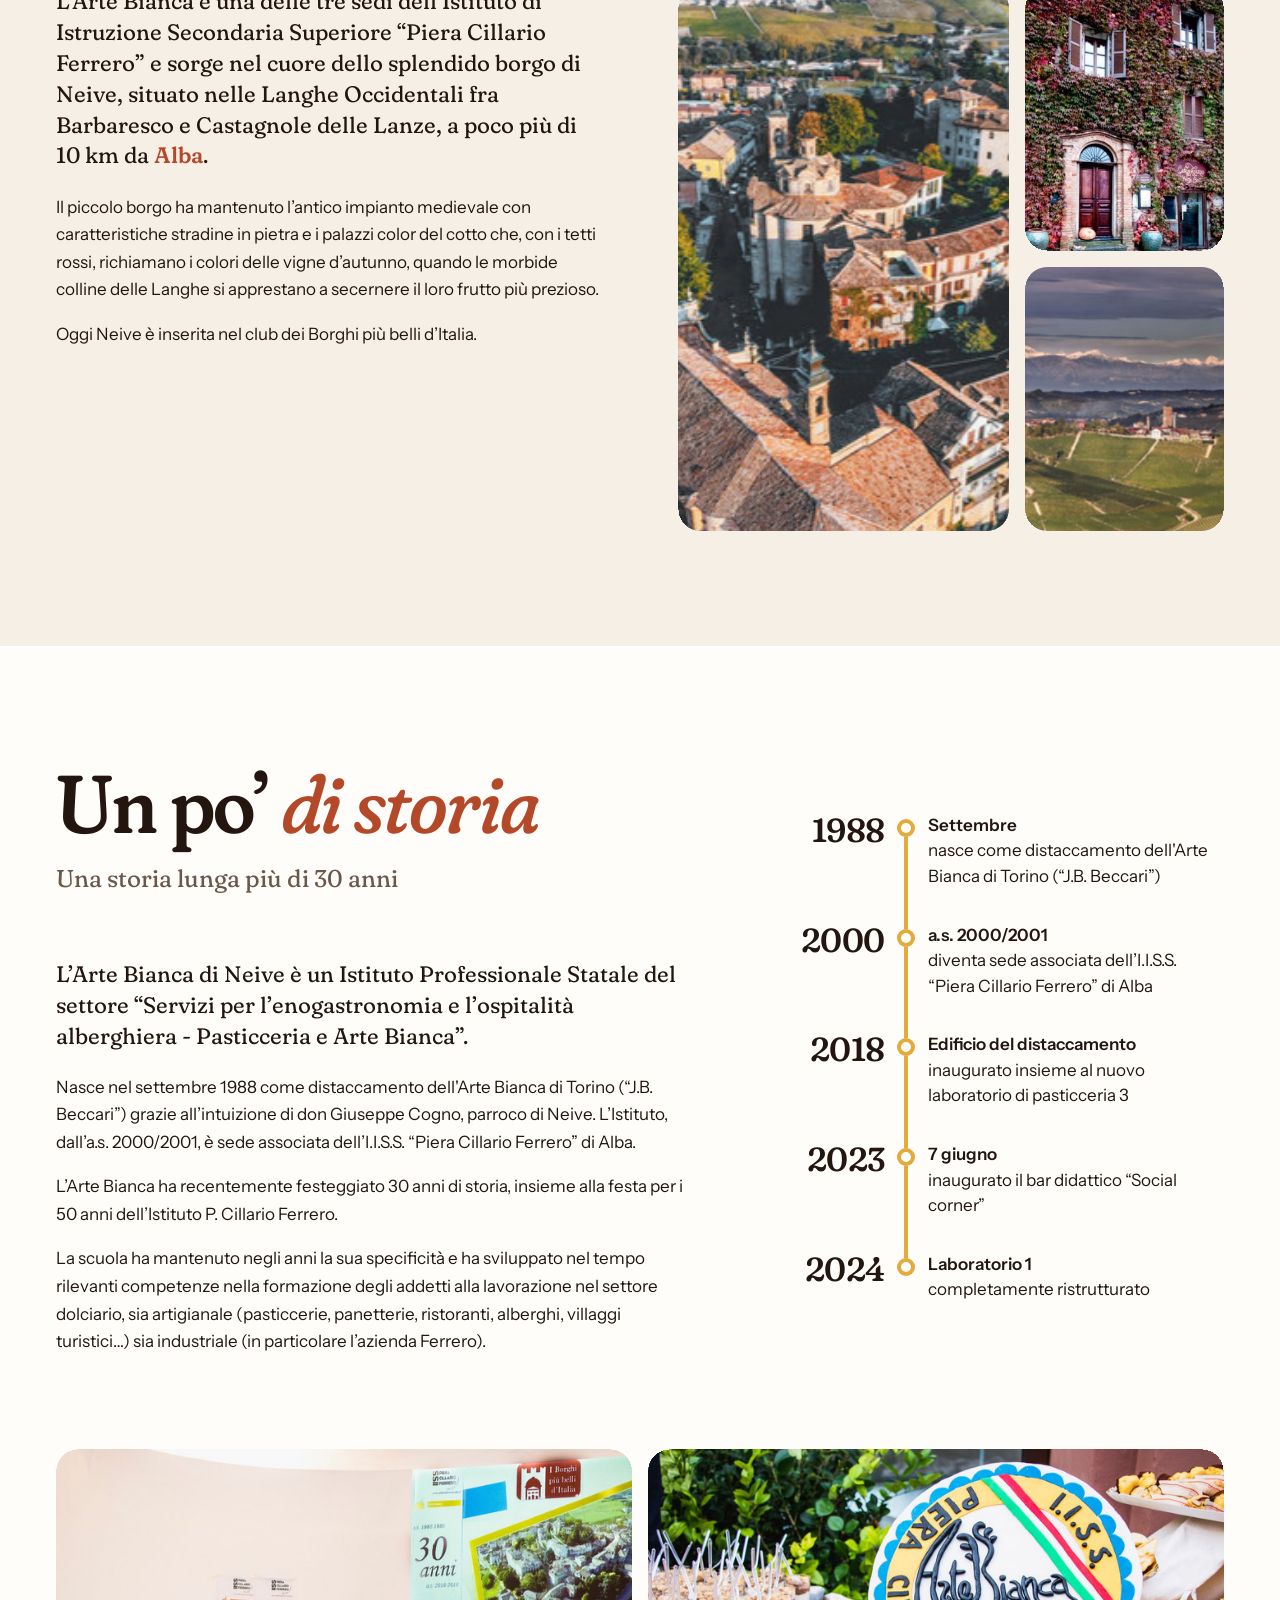
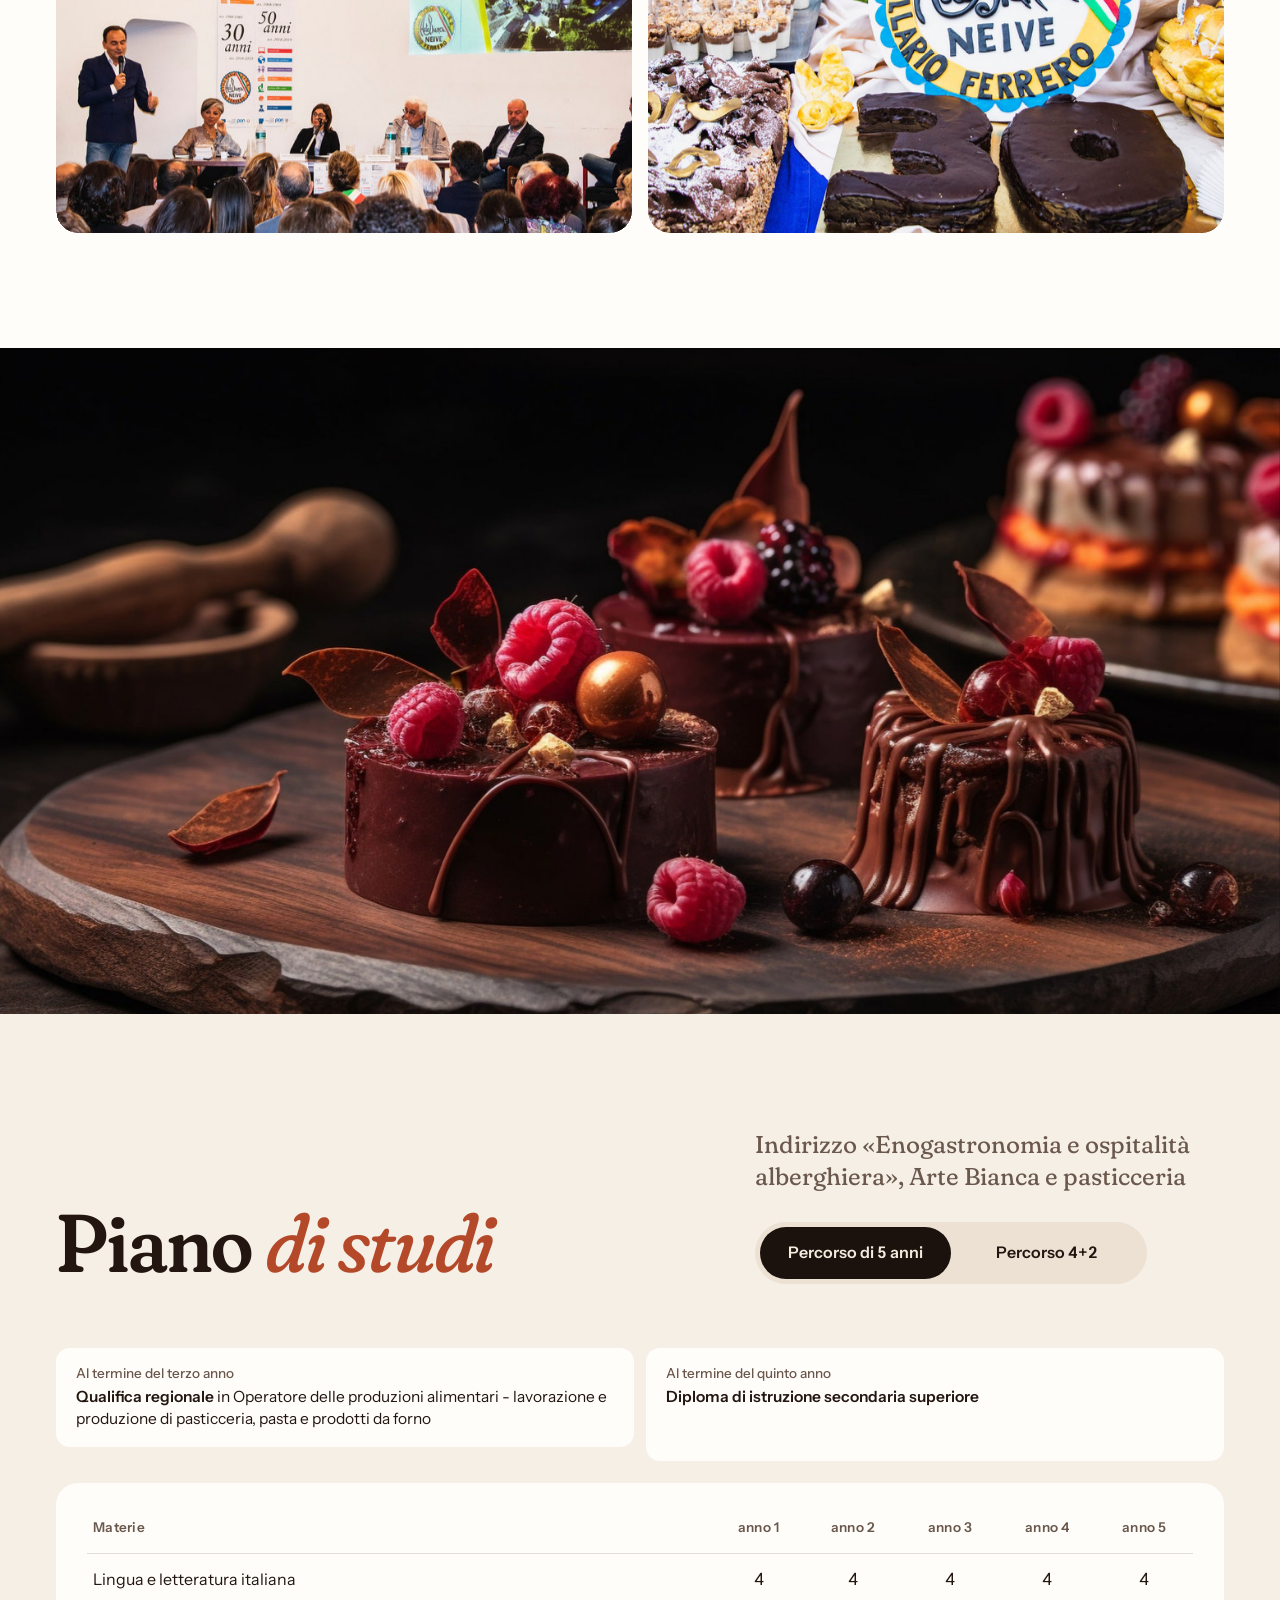
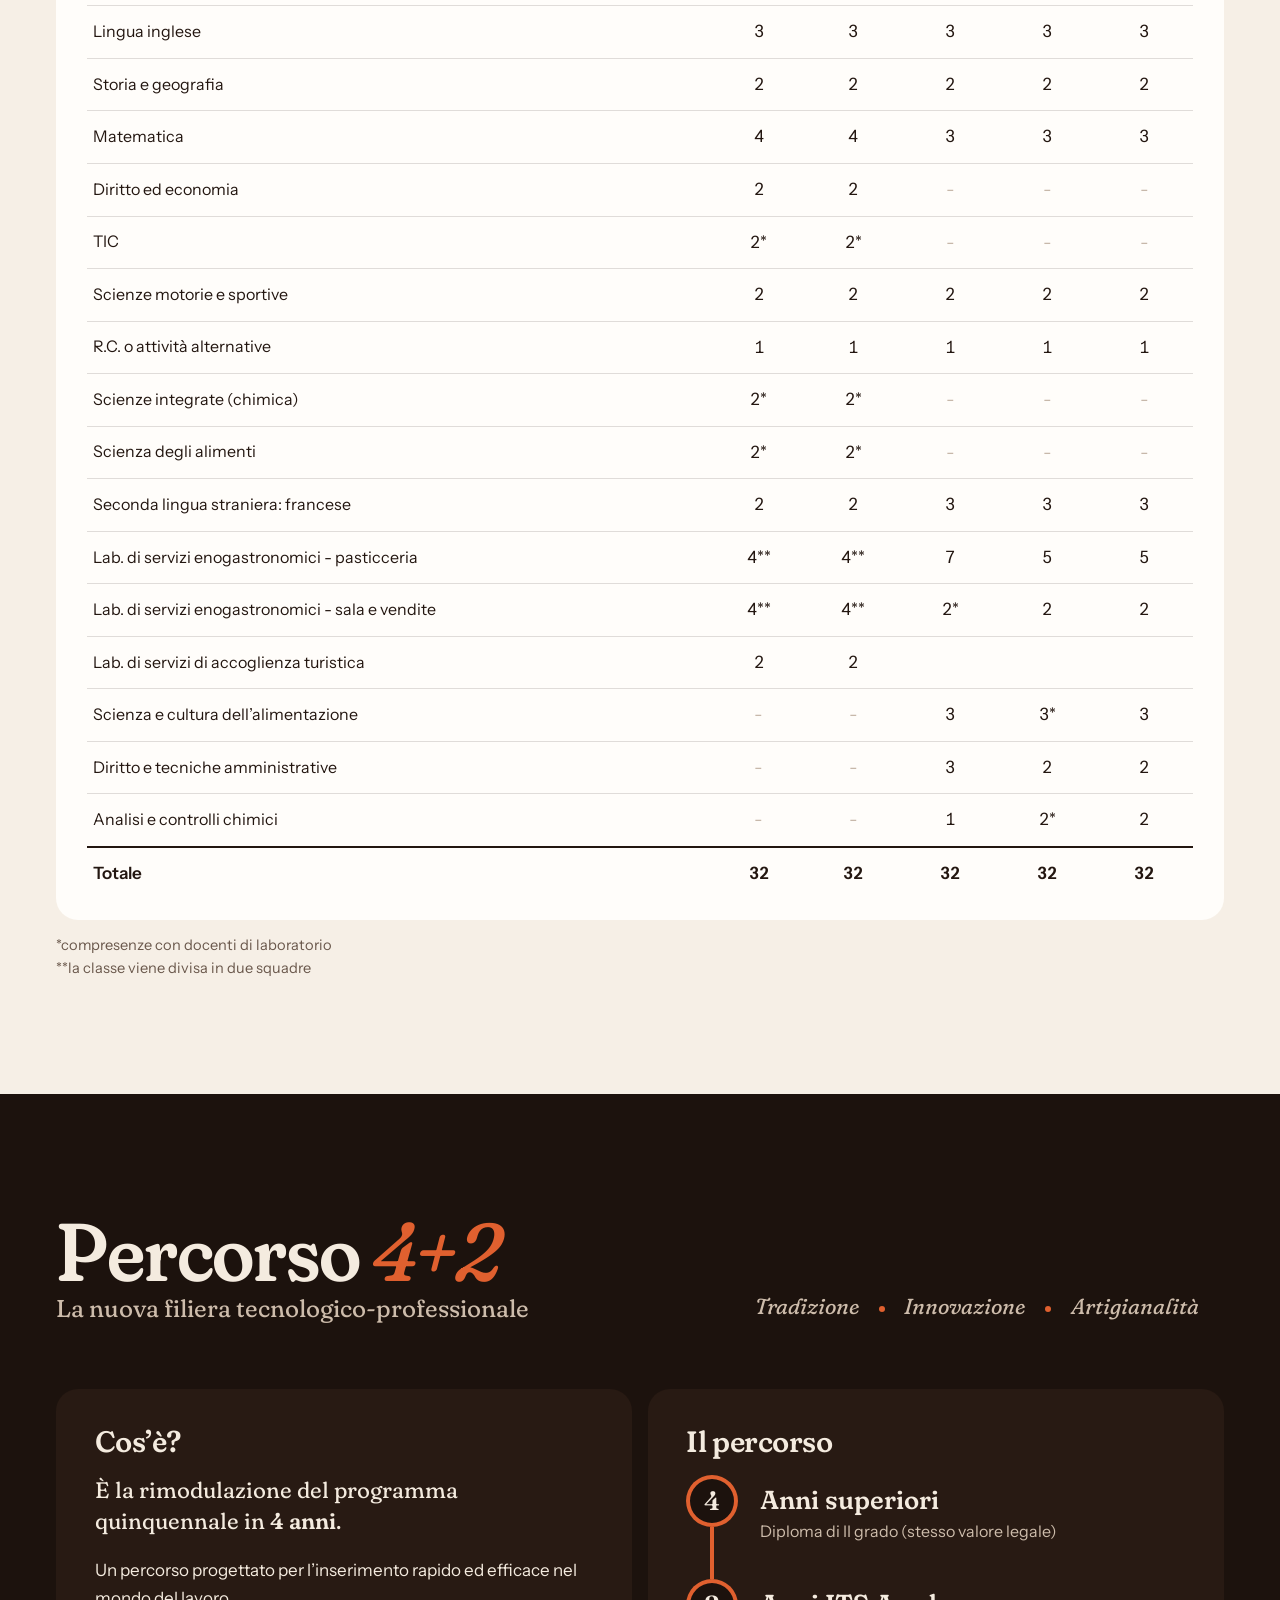
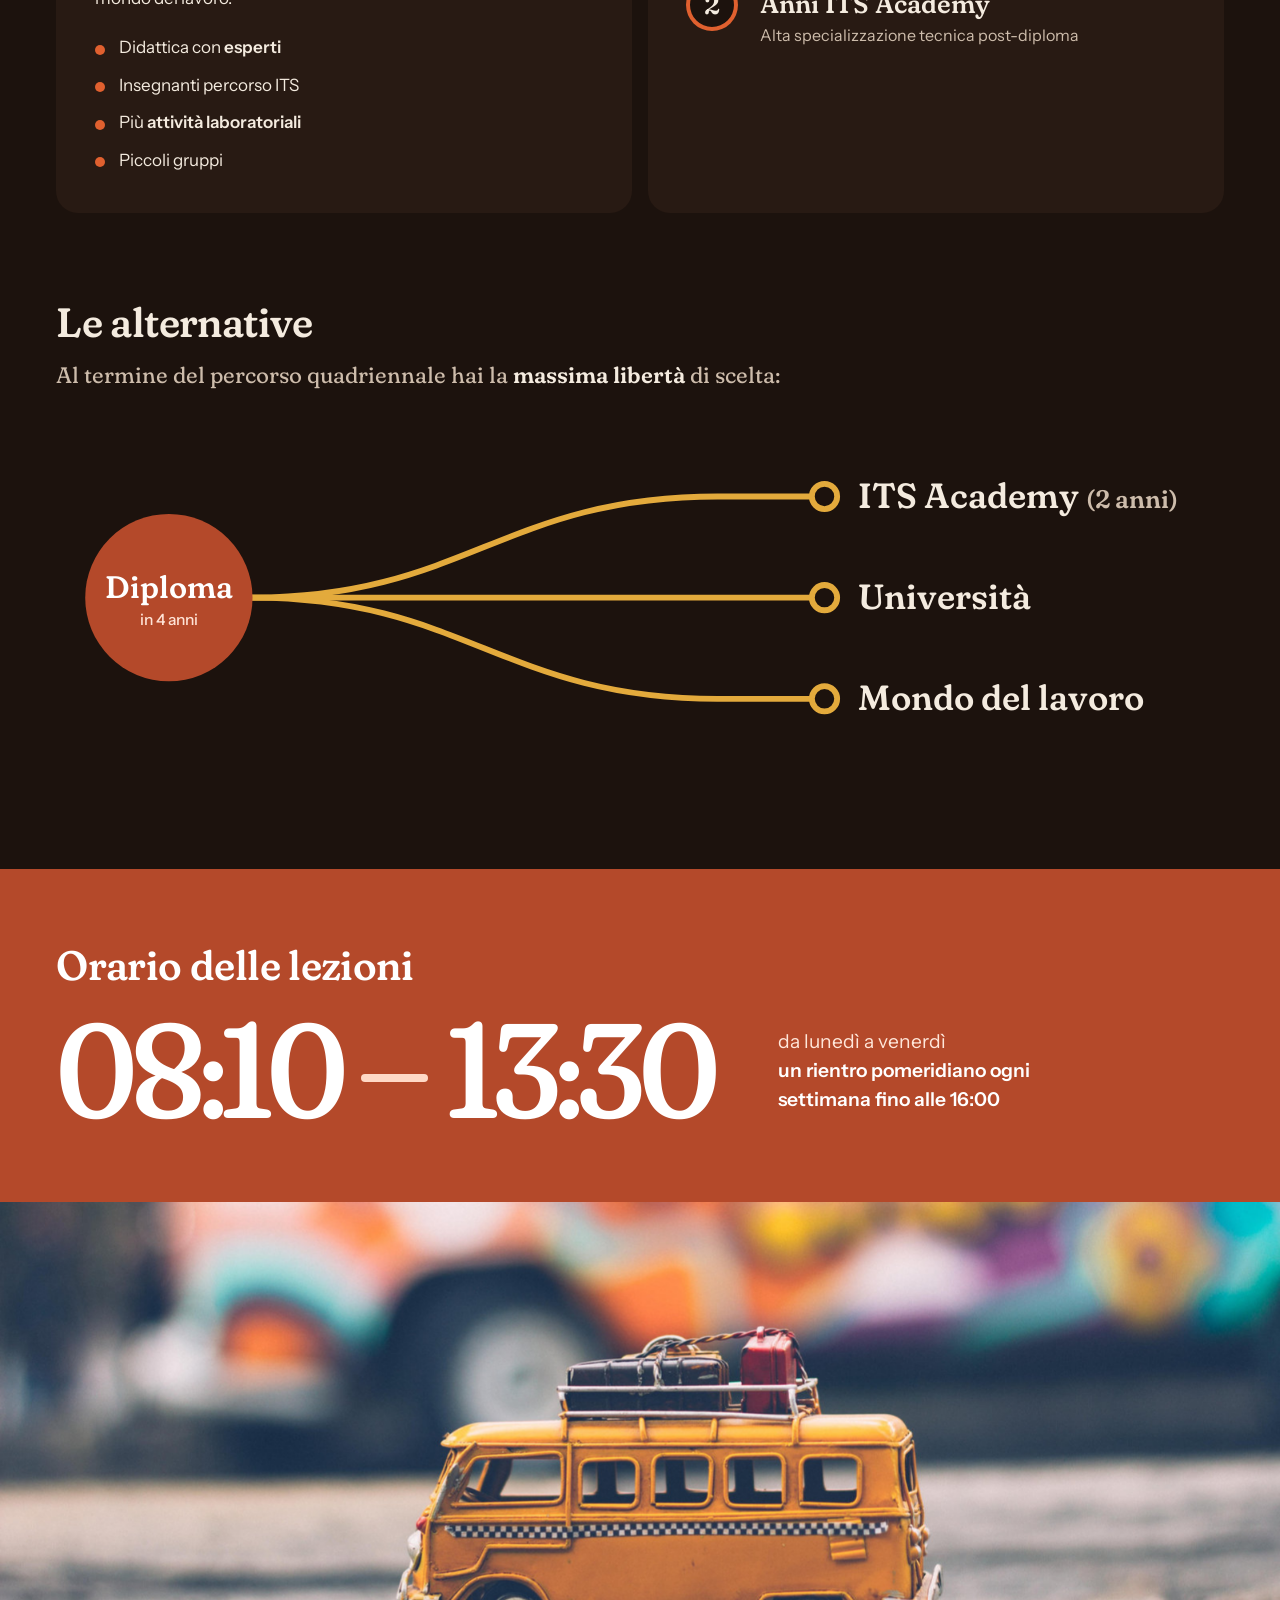
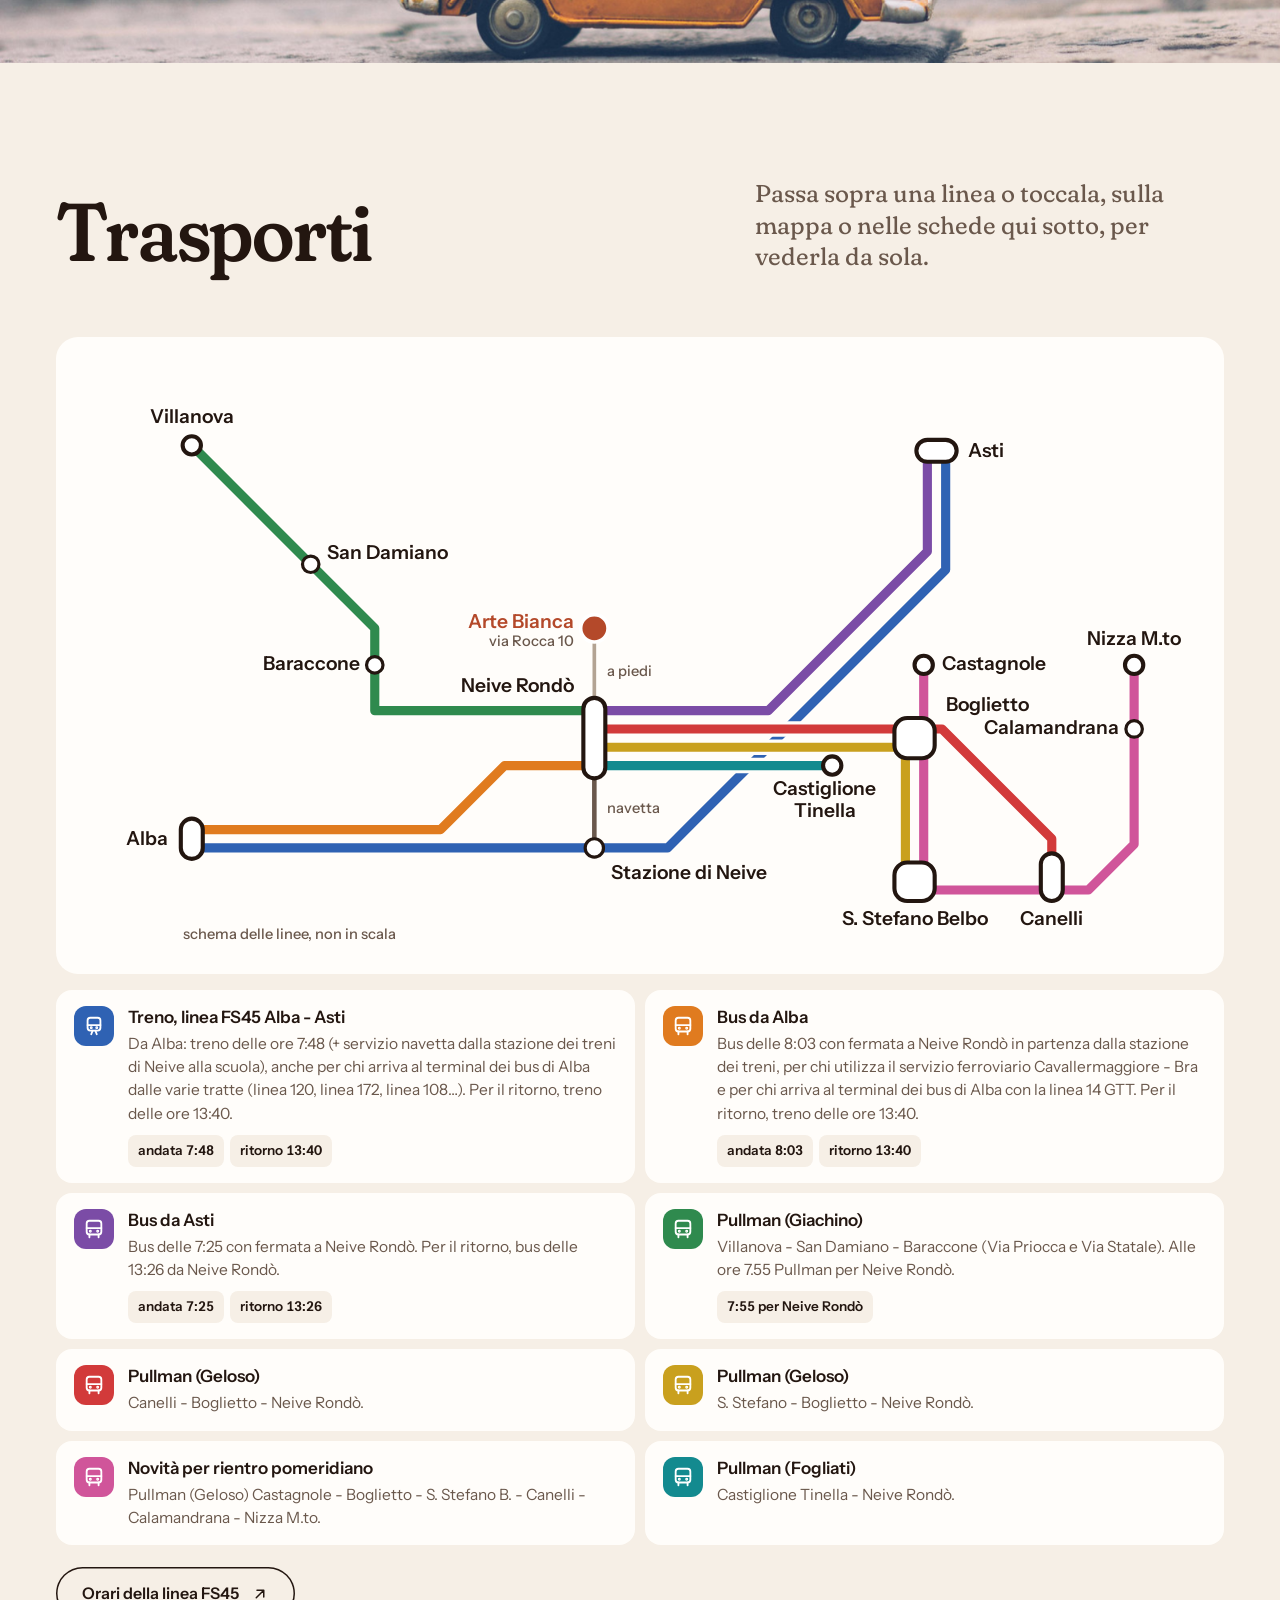
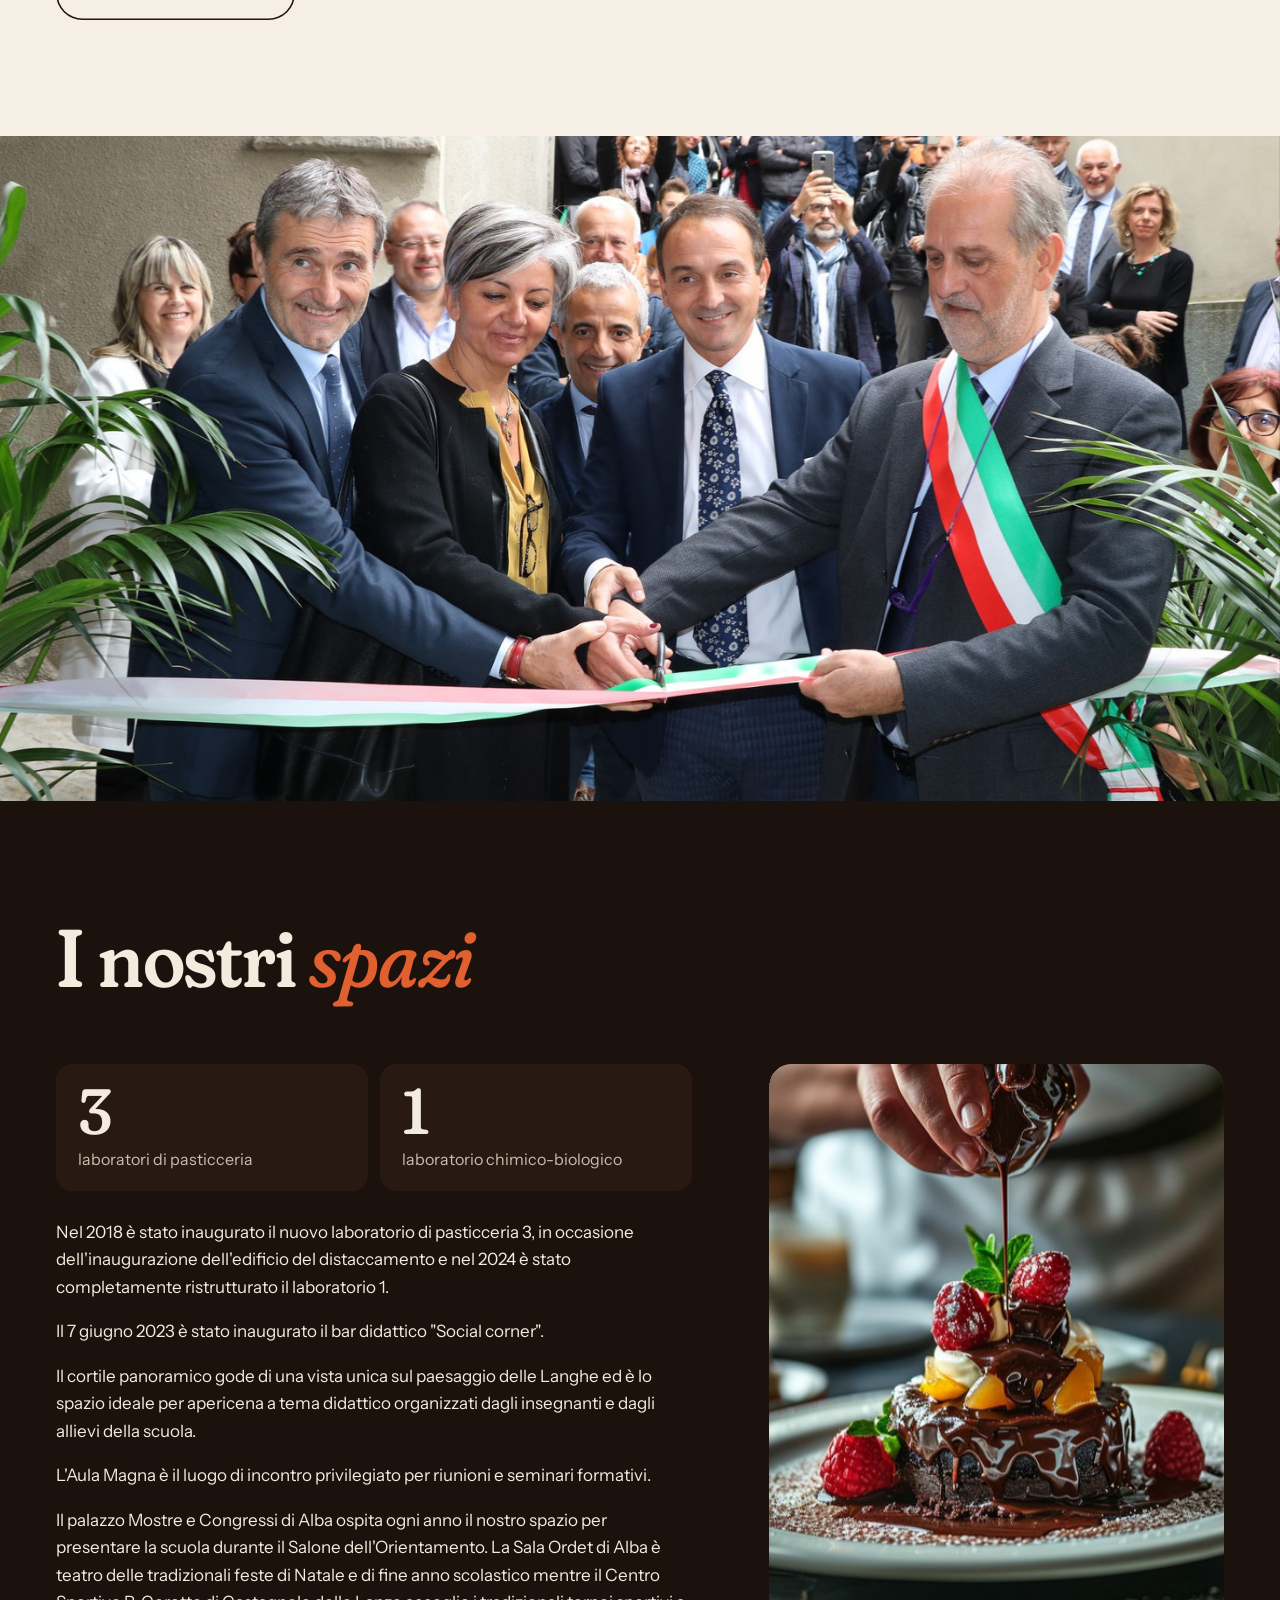
==== commit d2933fa4: "Home: apertura col video della farina sull'impasto al posto dei tartufi, velatura piu' leggera Co-Au" ====
--- a/index.html
+++ b/index.html
@@ -24,7 +24,7 @@
 <link rel="preconnect" href="https://fonts.googleapis.com">
 <link rel="preconnect" href="https://fonts.gstatic.com" crossorigin>
 <link href="https://fonts.googleapis.com/css2?family=Fraunces:ital,opsz,wght,SOFT@0,9..144,300..800,0..100;1,9..144,300..800,0..100&family=Instrument+Sans:ital,wght@0,400..700;1,400..700&display=swap" rel="stylesheet">
-<link rel="stylesheet" href="stile.css?v=1795057413">
+<link rel="stylesheet" href="stile.css?v=1795075312">
 <script>document.documentElement.classList.add('js')</script>
 </head>
 <body id="inizio">
@@ -56,7 +56,7 @@
 </div>
 <main>
 <section class="eroe con-video">
-  <div class="eroe-sfondo"><video data-src="media/video-tartufi.mp4" data-src-telefono="media/video-tartufi-telefono.mp4" poster="media/copertina-tartufi.jpg" muted loop playsinline aria-label="Tartufi di cioccolato spolverati di cacao"></video></div>
+  <div class="eroe-sfondo"><video data-src="media/video-farina.mp4" data-src-telefono="media/video-farina-telefono.mp4" poster="media/copertina-farina.jpg" muted loop playsinline aria-label="Mani che spargono farina su una pallina d’impasto"></video></div>
   <div class="cont">
     <p class="eroe-scuola">Istituto professionale statale</p>
     <h1 class="eroe-titolo"><span class="r1">Arte Bianca</span> <em class="r2">di Neive</em></h1>
@@ -537,6 +537,6 @@
     <div class="piede-fondo"><span>Istituto professionale statale Arte Bianca - Via Rocca 10, Neive</span><a href="#inizio">Torna su ↑</a></div>
   </div>
 </footer>
-<script src="sito.js?v=1795057413"></script>
+<script src="sito.js?v=1795075312"></script>
 </body>
 </html>
--- a/stile.css
+++ b/stile.css
@@ -755,17 +755,17 @@
 .sfilata-barra i{ background:#fff; }
 .sfilata-foto::after{ background:linear-gradient(180deg, rgba(20,12,8,0) 45%, rgba(20,12,8,.6) 75%, rgba(20,12,8,.88)); }
 .sfilata-nome{ text-shadow:0 2px 14px rgba(0,0,0,.55), 0 1px 2px rgba(0,0,0,.6); }
-/* 19/11: apertura della Home col video dei tartufi a tutto schermo: titolo in alto sulla nuvola di cacao, tartufi liberi in mezzo, dati in basso */
+/* 19/11: apertura della Home col video a tutto schermo (dal 19/11 mattina la farina sull'impasto): titolo in alto sul buio, dati in basso */
 .eroe.con-video{ position:relative; isolation:isolate; }
 .eroe-sfondo{ position:absolute; inset:0; z-index:-1; overflow:hidden; }
 .eroe-sfondo video{ position:absolute; inset:0; width:100%; height:100%; object-fit:cover; }
 .eroe-sfondo::after{ content:""; position:absolute; inset:0;
-  background:linear-gradient(180deg, rgba(28,18,13,.9) 0%, rgba(28,18,13,.72) 28%, rgba(28,18,13,.3) 44%, rgba(28,18,13,0) 54%, rgba(28,18,13,0) 64%, rgba(28,18,13,.9) 100%); }
+  background:linear-gradient(180deg, rgba(28,18,13,.7) 0%, rgba(28,18,13,.42) 26%, rgba(28,18,13,.12) 42%, rgba(28,18,13,0) 52%, rgba(28,18,13,0) 74%, rgba(28,18,13,.72) 100%); }
 .eroe.con-video > .cont{ justify-content:flex-start; }
 .con-video .eroe-titolo{ font-size:clamp(56px, min(9.4vw, 17svh), 168px); margin-bottom:auto; padding-bottom:24px; }
 .con-video .eroe-titolo .r1,.con-video .eroe-titolo .r2{ display:inline; white-space:nowrap; text-align:left; }
 @media (max-width:899px){
   .con-video .eroe-titolo{ font-size:clamp(52px, 17vw, 100px); }
   .con-video .eroe-titolo .r2{ display:block; }
-  .eroe-sfondo::after{ background:linear-gradient(180deg, rgba(28,18,13,.9) 0%, rgba(28,18,13,.72) 30%, rgba(28,18,13,.25) 44%, rgba(28,18,13,0) 50%, rgba(28,18,13,.3) 60%, rgba(28,18,13,.9) 78%, rgba(28,18,13,.94) 100%); }
-}
+  .eroe-sfondo::after{ background:linear-gradient(180deg, rgba(28,18,13,.75) 0%, rgba(28,18,13,.45) 30%, rgba(28,18,13,.1) 44%, rgba(28,18,13,0) 52%, rgba(28,18,13,.3) 64%, rgba(28,18,13,.85) 80%, rgba(28,18,13,.92) 100%); }
+}
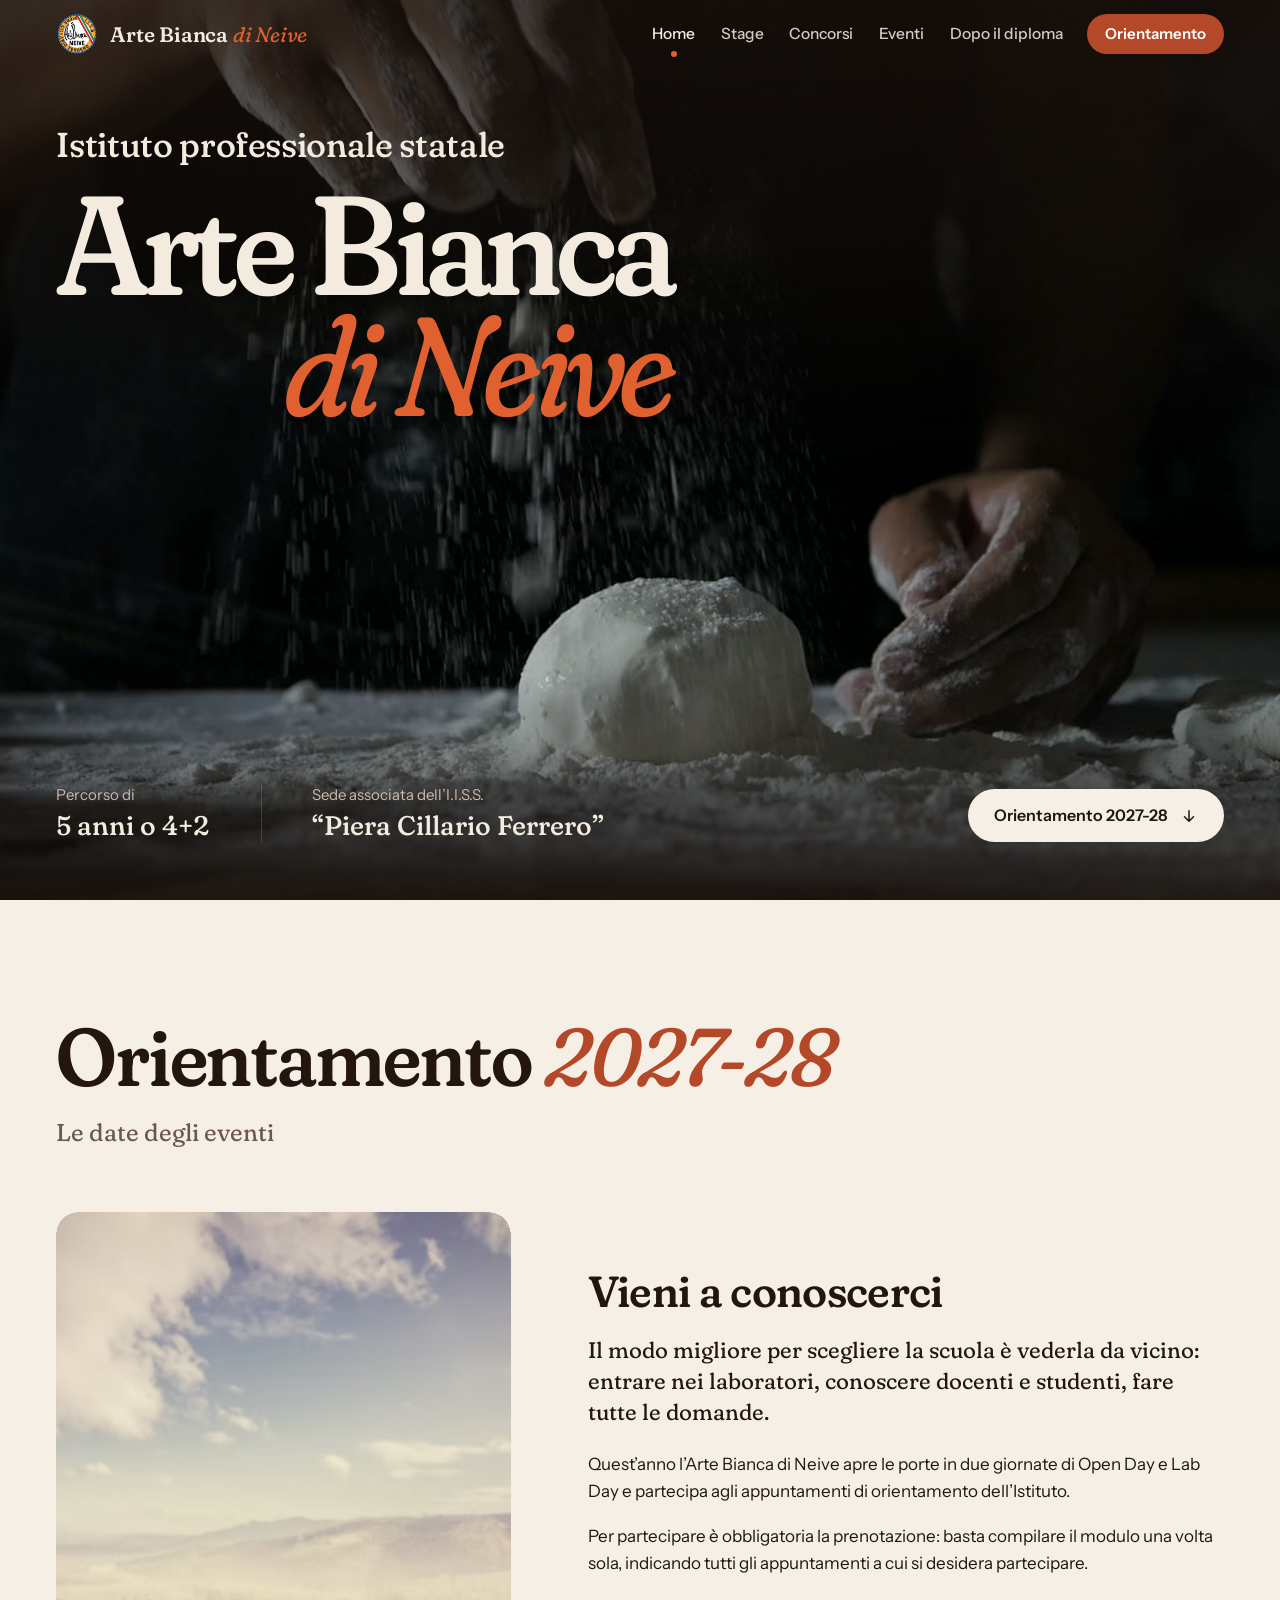
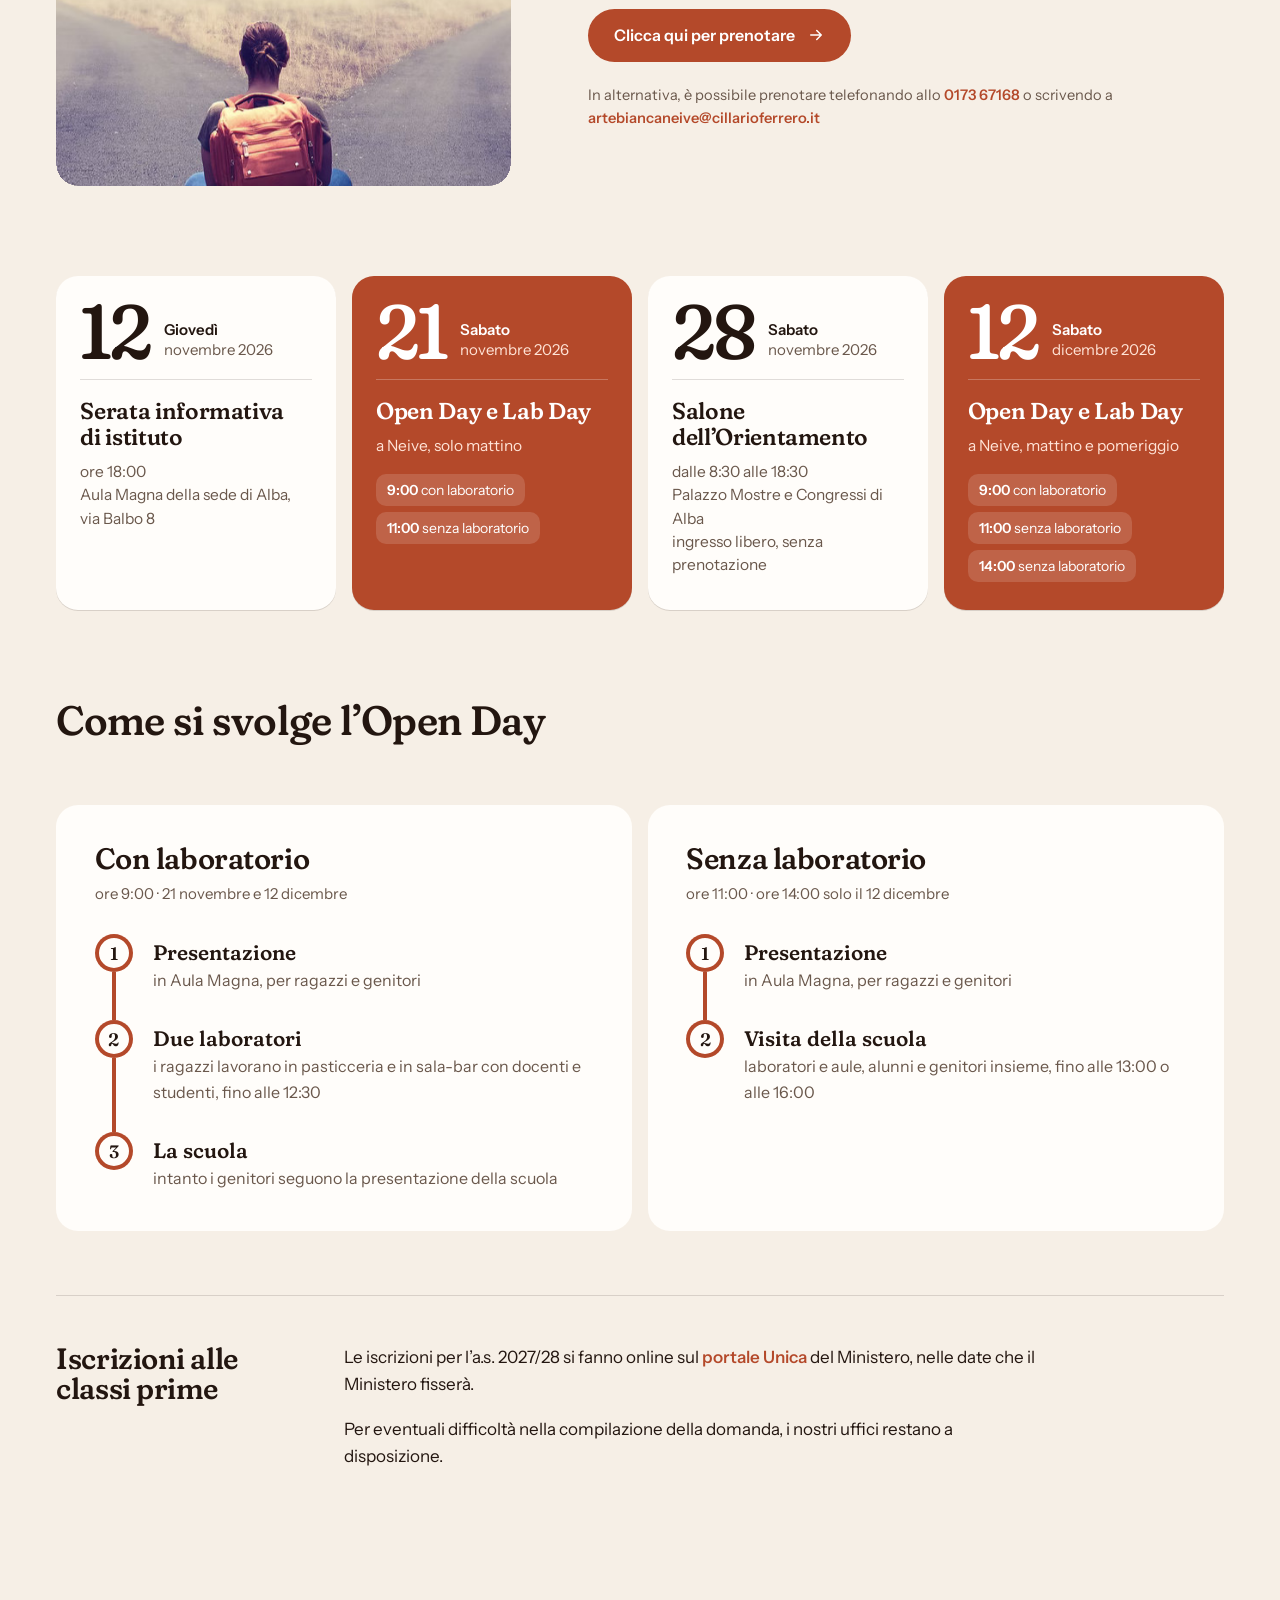
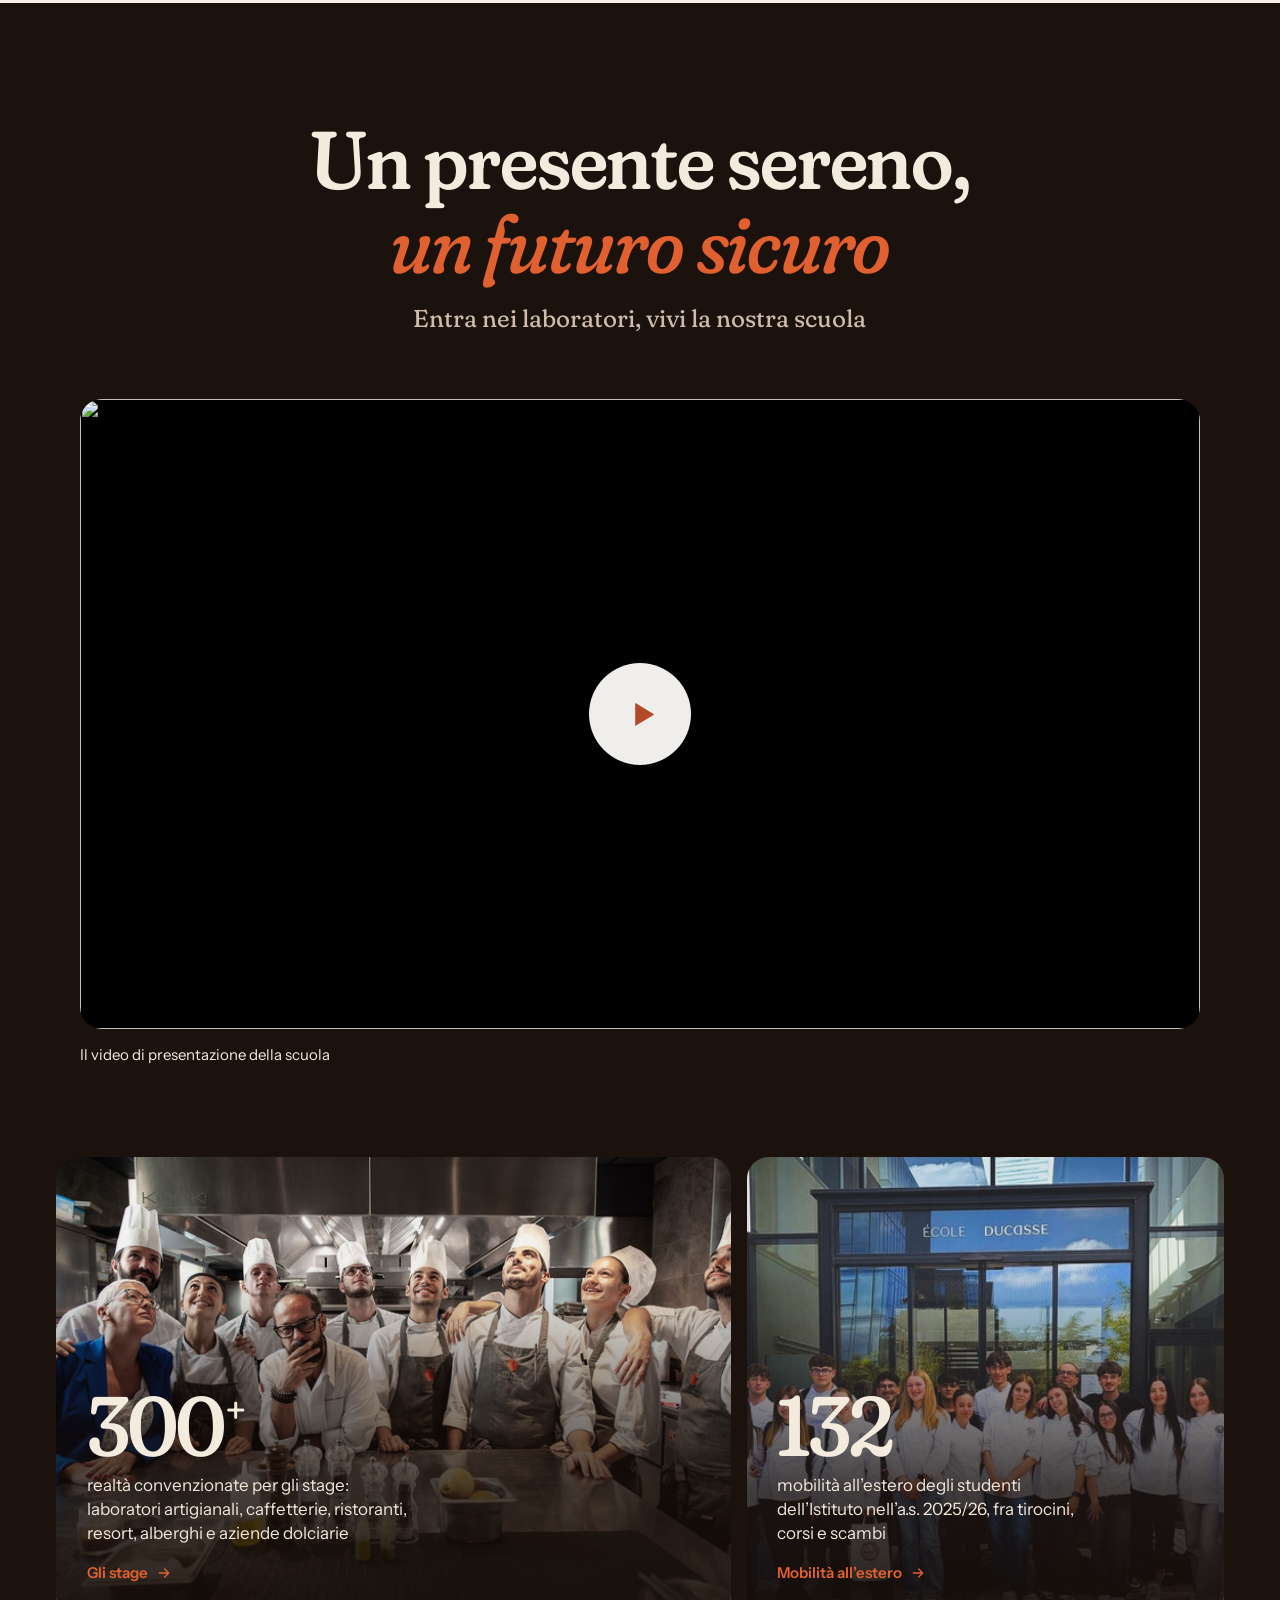
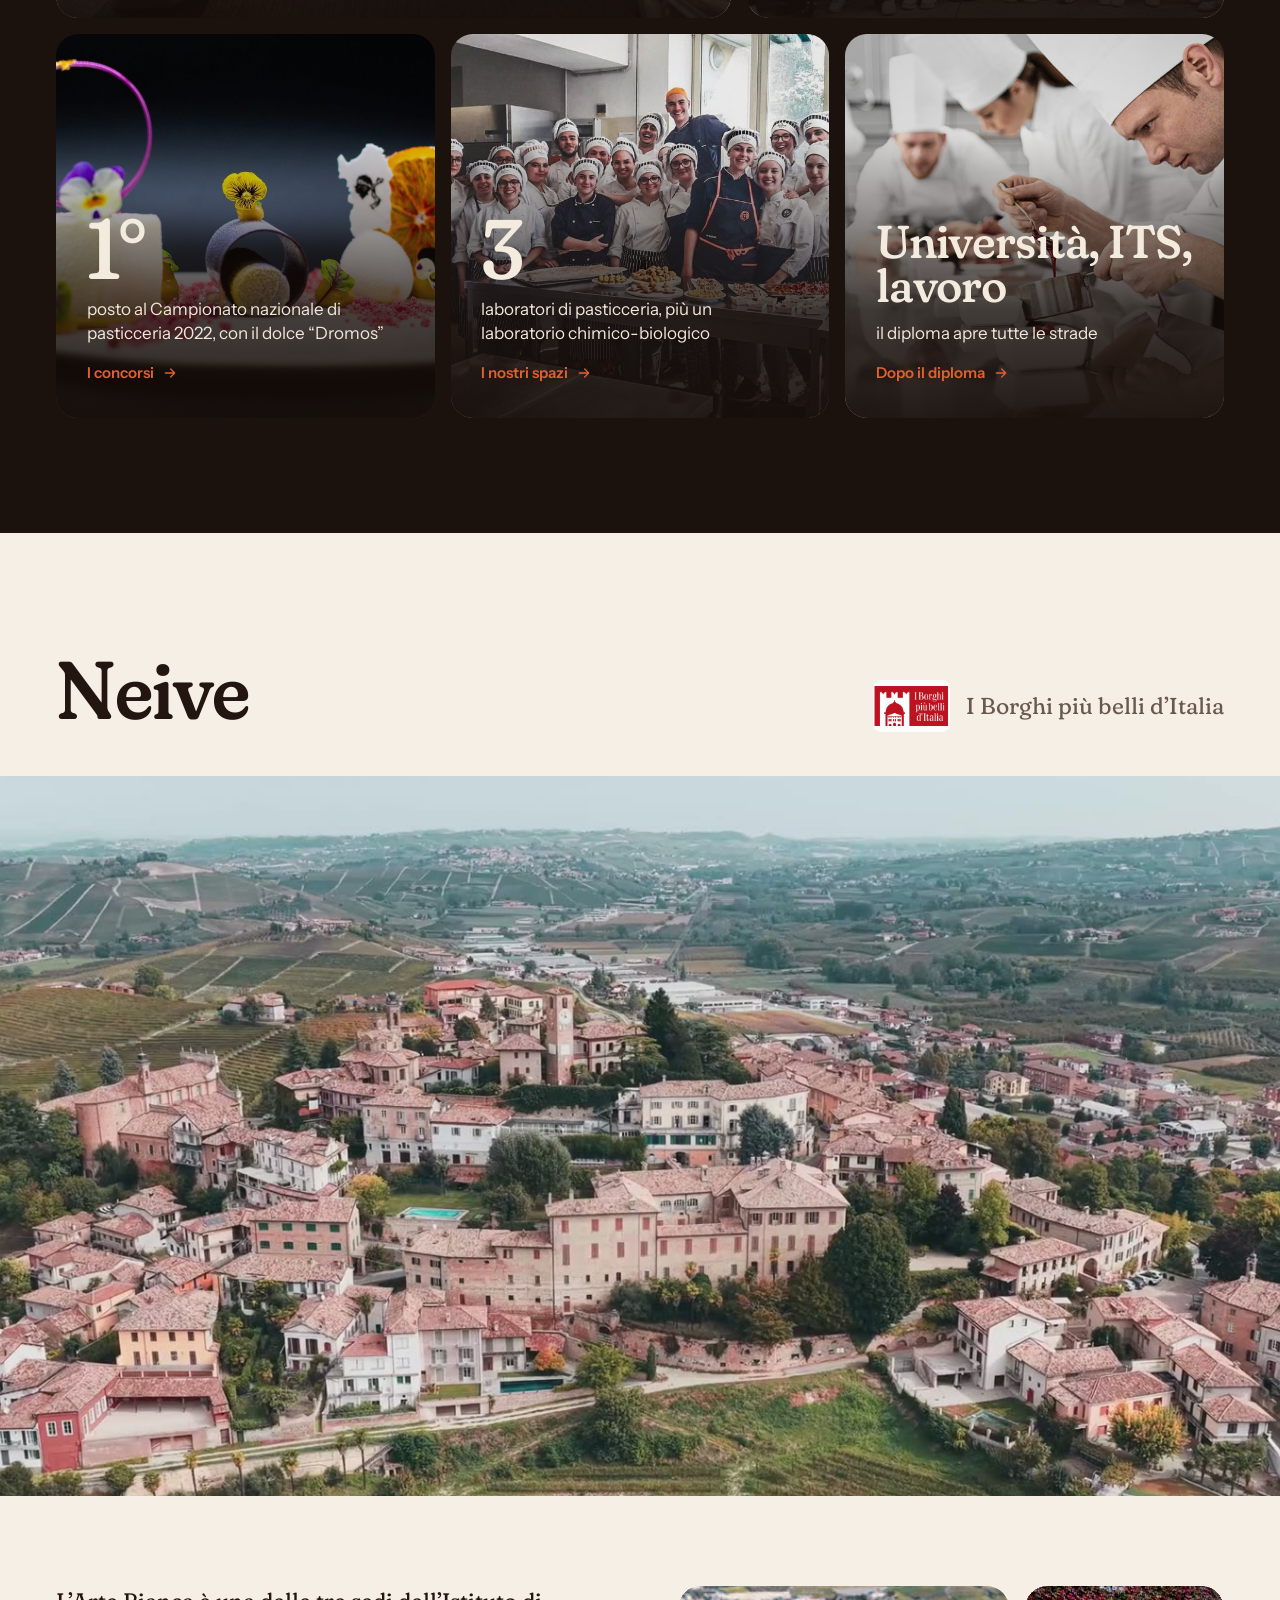
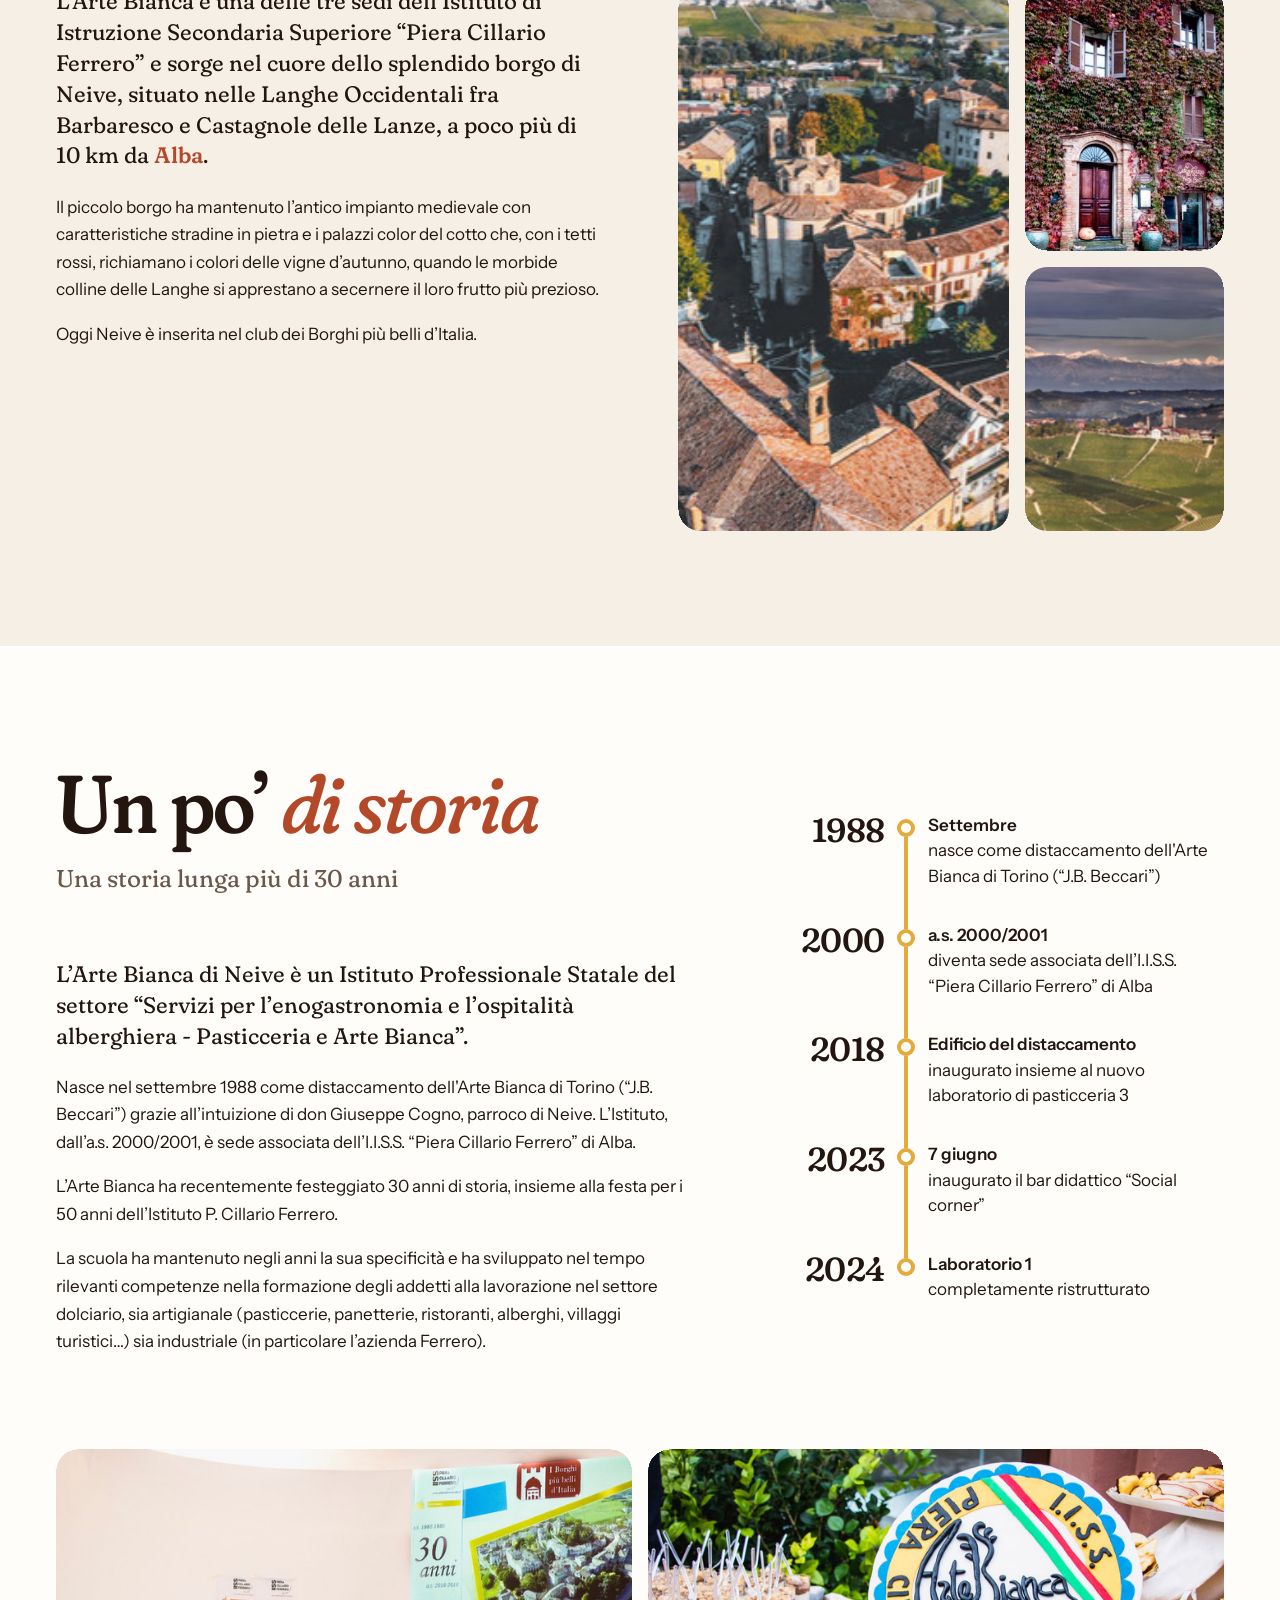
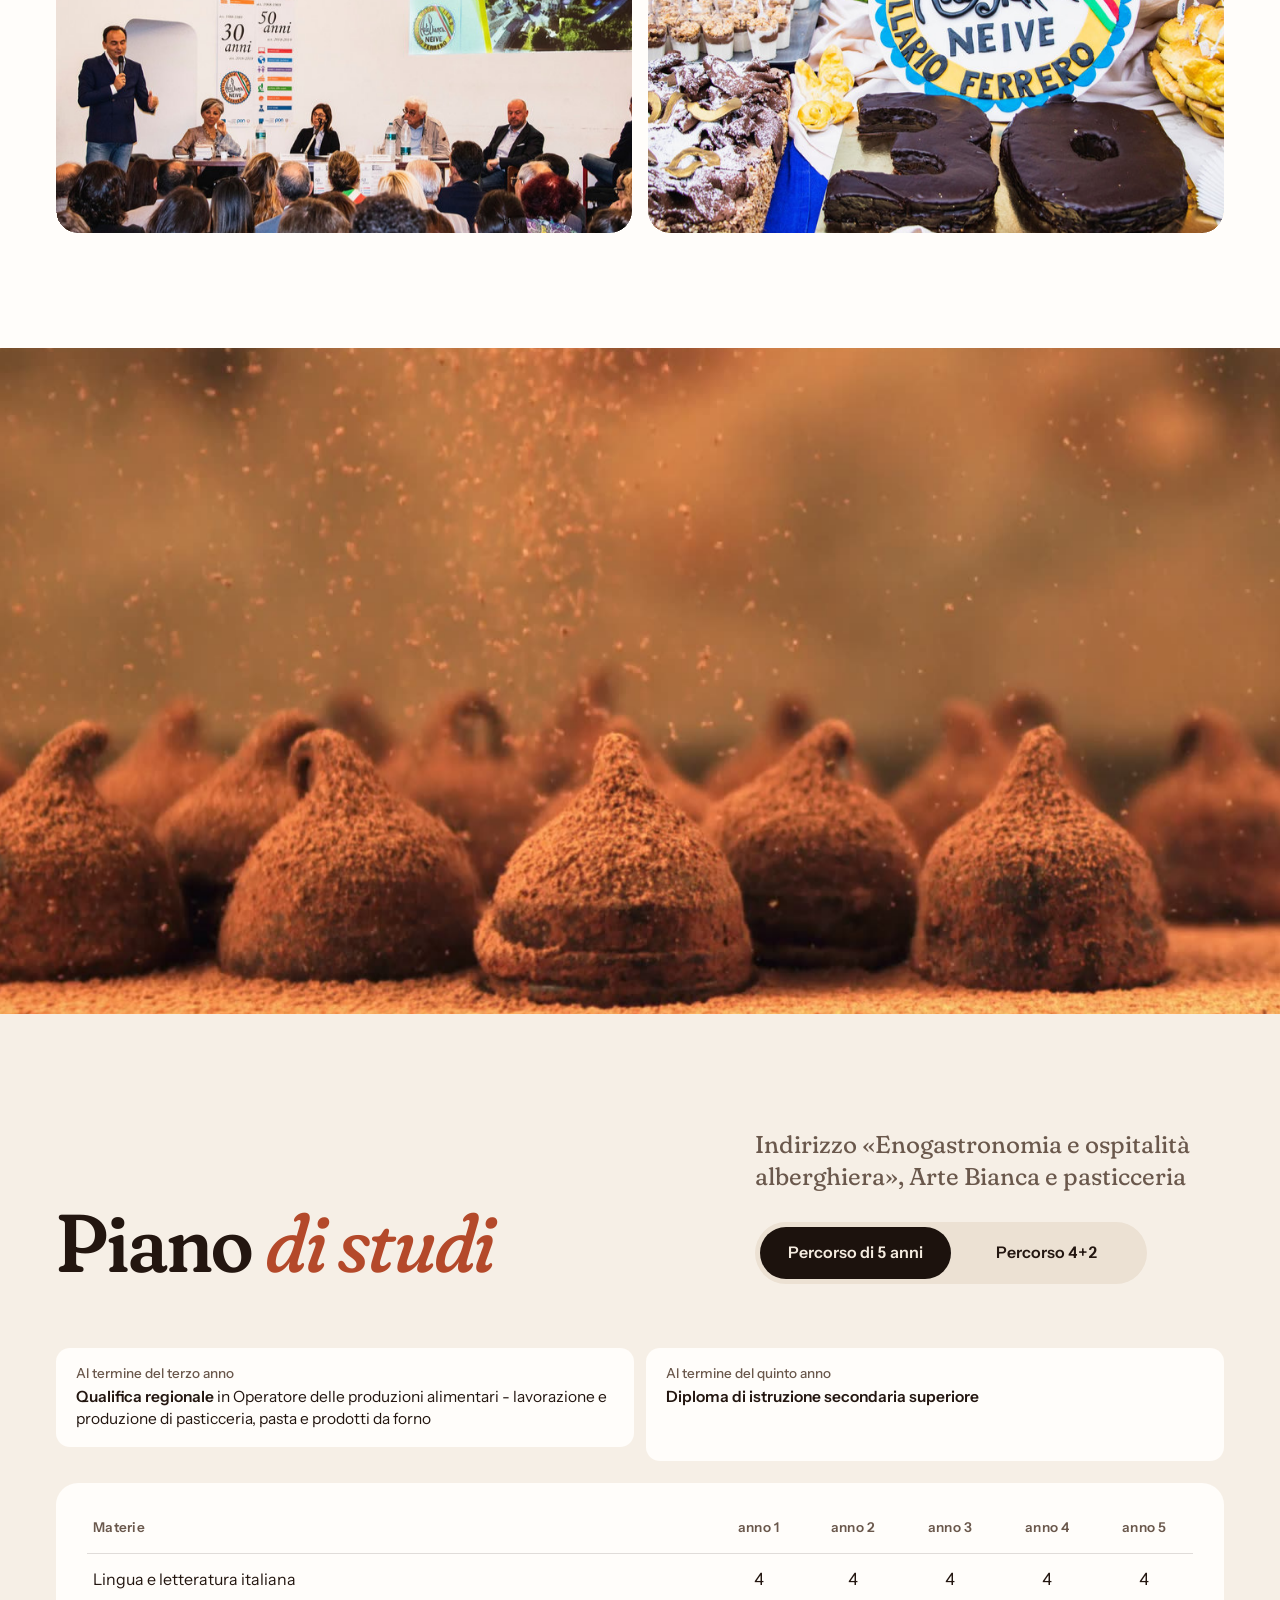
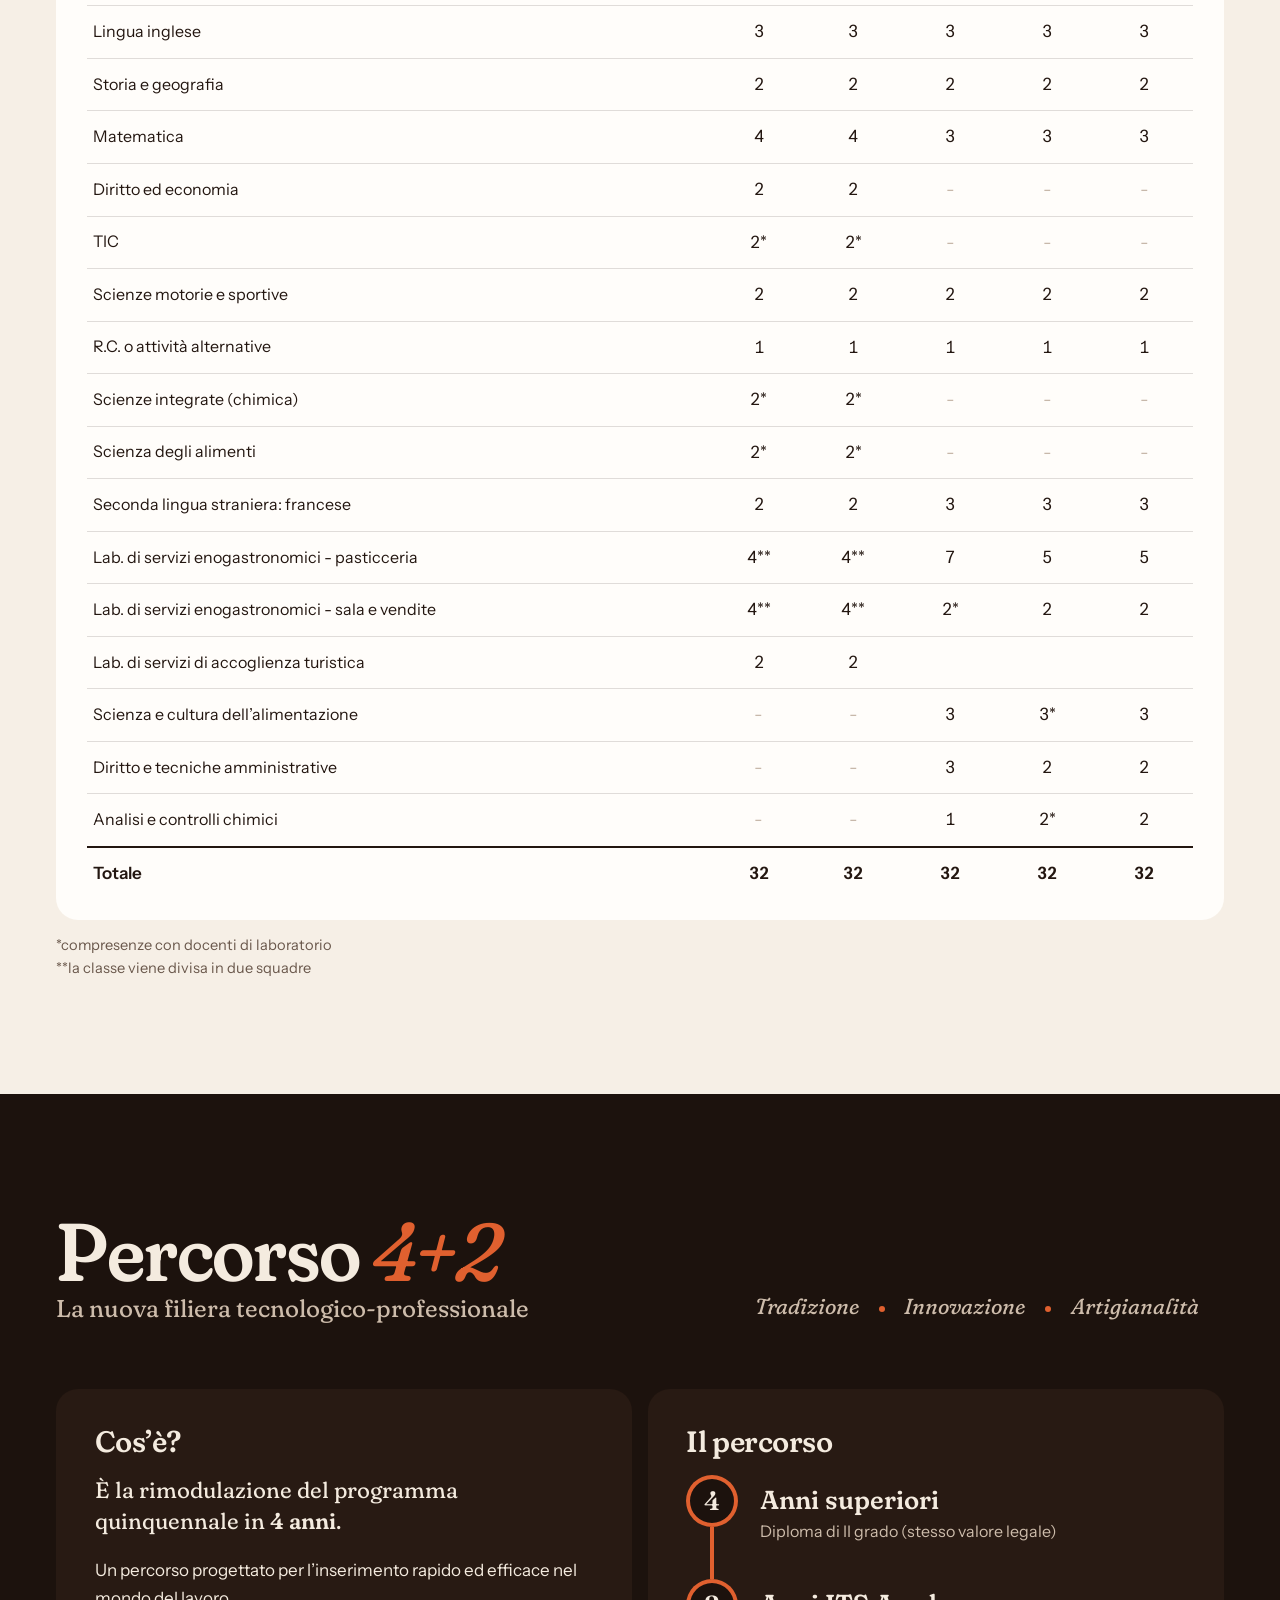
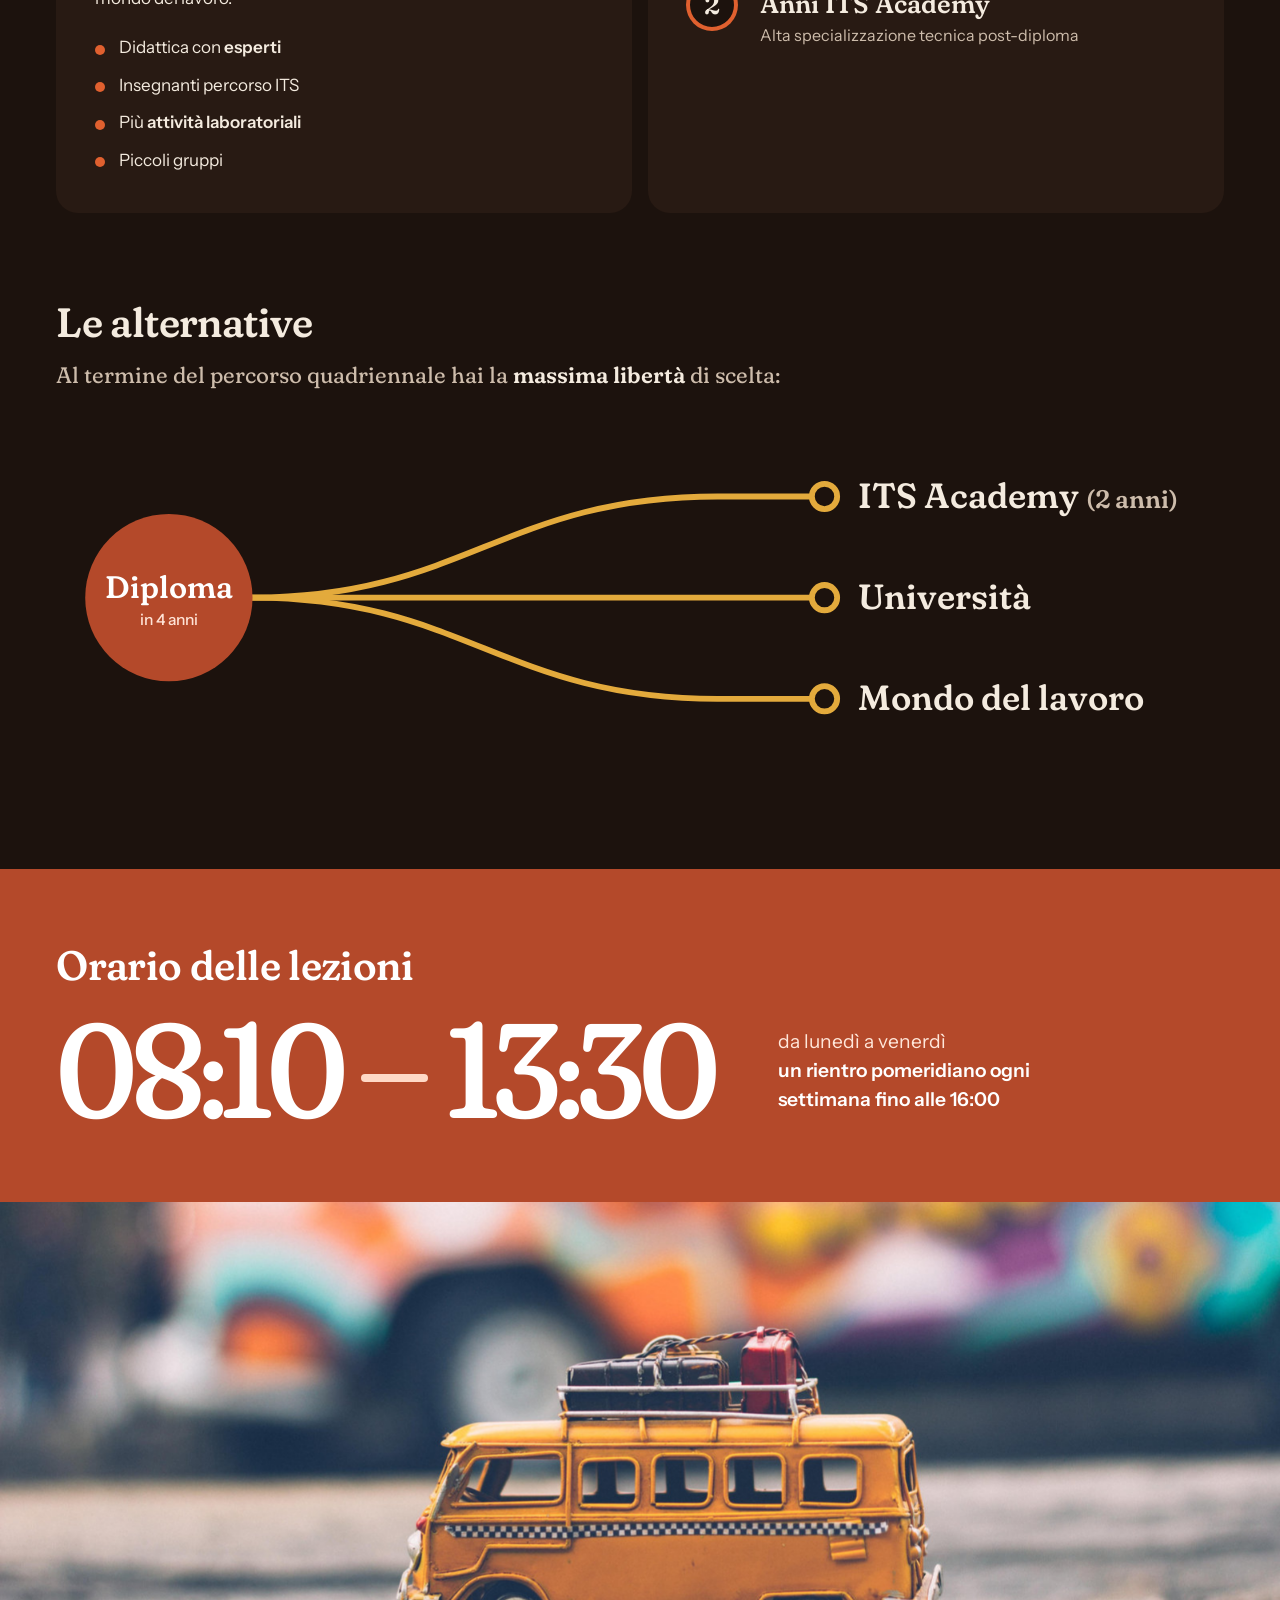
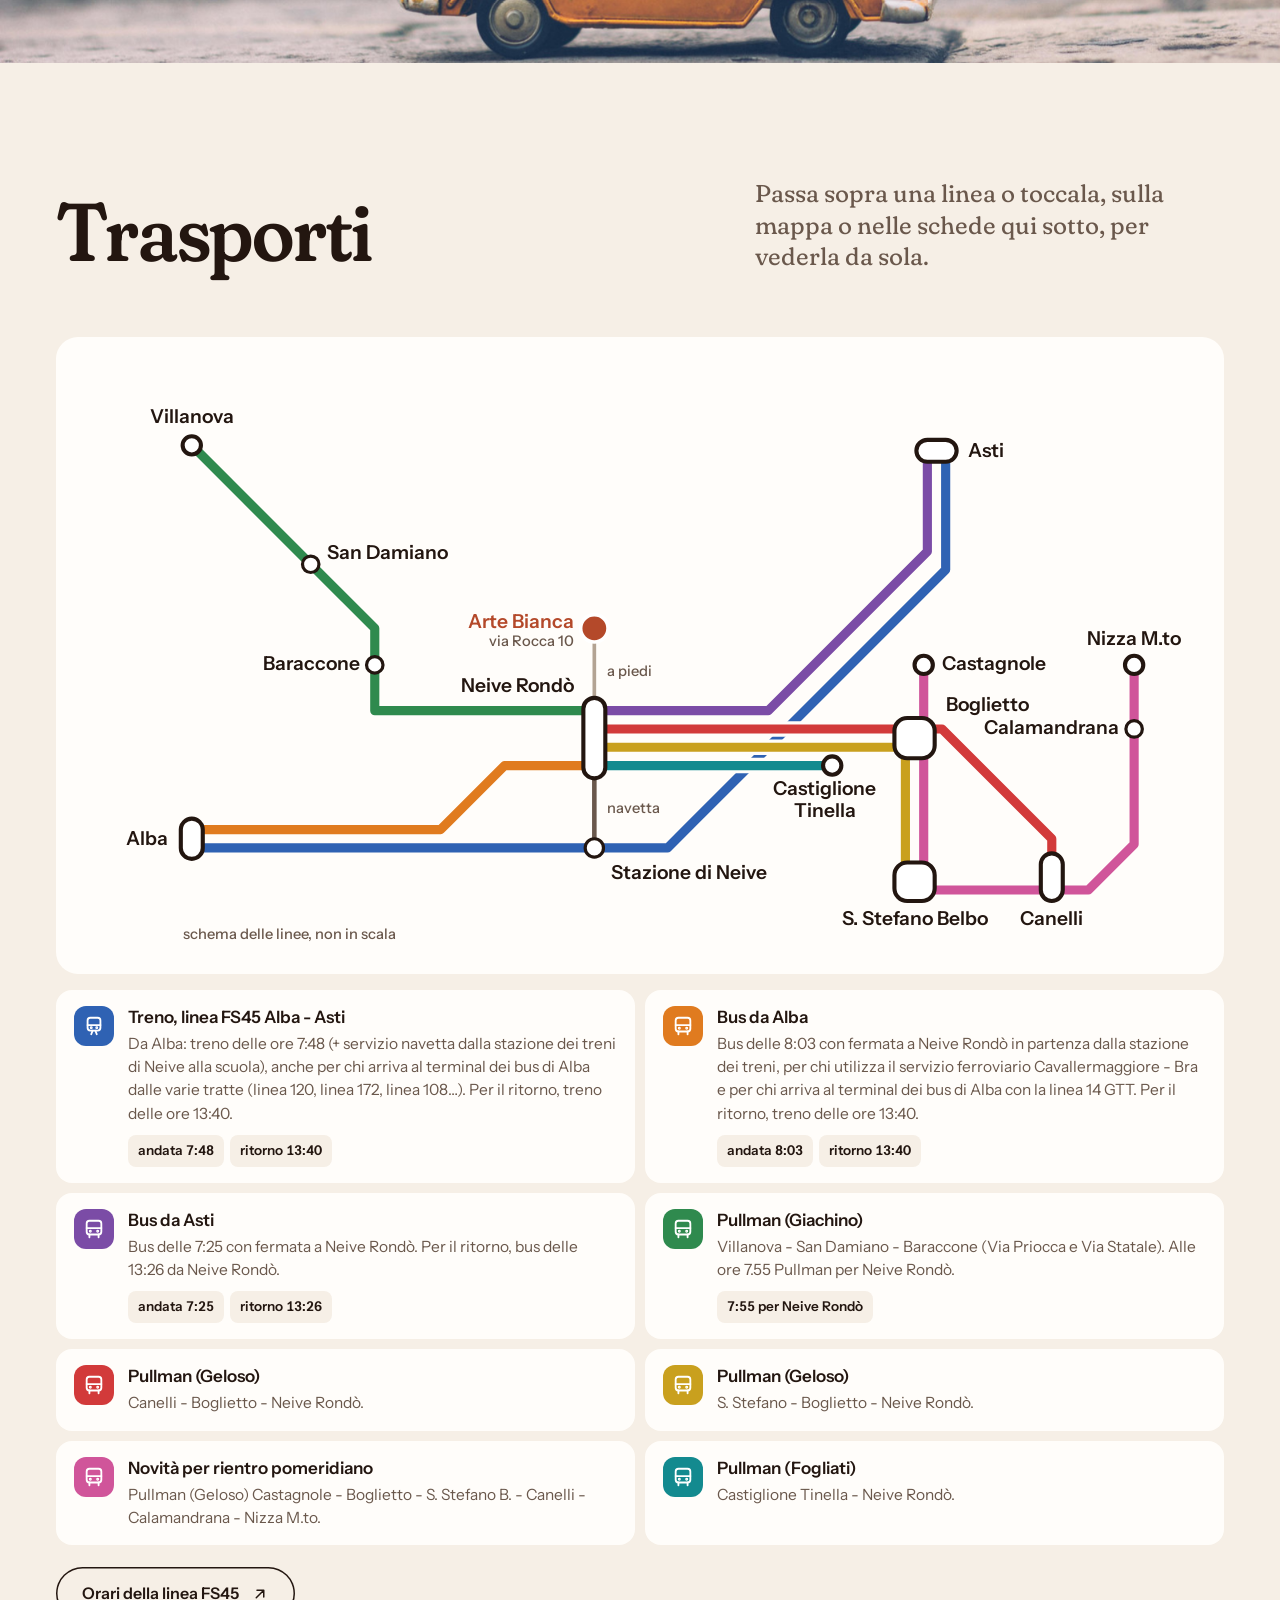
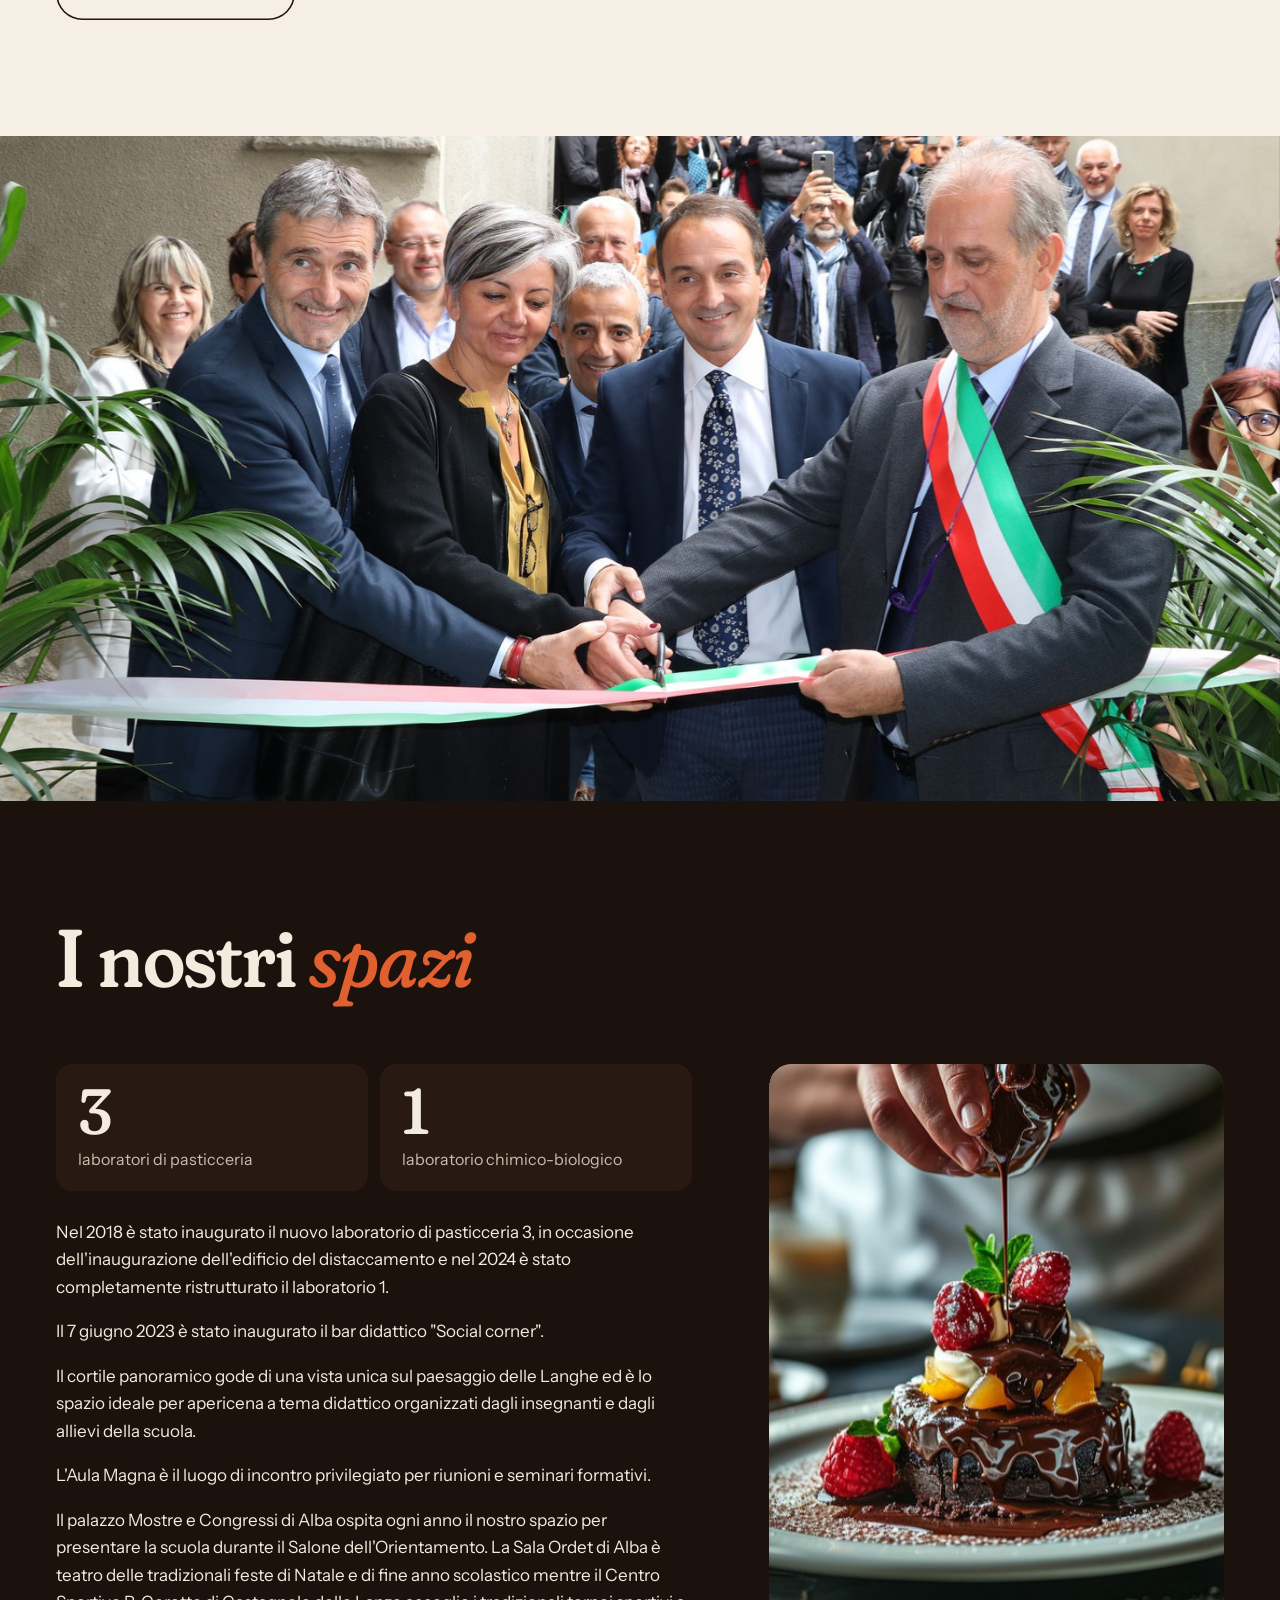
==== commit e230adf8: "Home: titolo sfasato su due righe; video dei tartufi nella fascia al posto della foto delle tortine " ====
--- a/index.html
+++ b/index.html
@@ -24,7 +24,7 @@
 <link rel="preconnect" href="https://fonts.googleapis.com">
 <link rel="preconnect" href="https://fonts.gstatic.com" crossorigin>
 <link href="https://fonts.googleapis.com/css2?family=Fraunces:ital,opsz,wght,SOFT@0,9..144,300..800,0..100;1,9..144,300..800,0..100&family=Instrument+Sans:ital,wght@0,400..700;1,400..700&display=swap" rel="stylesheet">
-<link rel="stylesheet" href="stile.css?v=1795075312">
+<link rel="stylesheet" href="stile.css?v=1795076399">
 <script>document.documentElement.classList.add('js')</script>
 </head>
 <body id="inizio">
@@ -235,7 +235,7 @@
   </div>
 </section>
 
-<div class="fascia"><img src="media/hero-cioccolato.jpg" alt="Tortine al cioccolato con lamponi su un tagliere di legno" srcset="media/ridotte/hero-cioccolato-800.jpg 800w, media/ridotte/hero-cioccolato-1200.jpg 1200w, media/ridotte/hero-cioccolato-1600.jpg 1600w, media/ridotte/hero-cioccolato-2000.jpg 2000w, media/hero-cioccolato.jpg 2399w" sizes="100vw" loading="lazy" decoding="async"></div>
+<div class="fascia"><video data-src="media/video-tartufi.mp4" data-src-telefono="media/video-tartufi-telefono.mp4" poster="media/copertina-tartufi.jpg" muted loop playsinline aria-label="Tartufi di cioccolato spolverati di cacao"></video></div>
 
 <section class="sez" id="piano">
   <div class="cont">
@@ -537,6 +537,6 @@
     <div class="piede-fondo"><span>Istituto professionale statale Arte Bianca - Via Rocca 10, Neive</span><a href="#inizio">Torna su ↑</a></div>
   </div>
 </footer>
-<script src="sito.js?v=1795075312"></script>
+<script src="sito.js?v=1795076399"></script>
 </body>
 </html>
--- a/stile.css
+++ b/stile.css
@@ -762,10 +762,11 @@
 .eroe-sfondo::after{ content:""; position:absolute; inset:0;
   background:linear-gradient(180deg, rgba(28,18,13,.7) 0%, rgba(28,18,13,.42) 26%, rgba(28,18,13,.12) 42%, rgba(28,18,13,0) 52%, rgba(28,18,13,0) 74%, rgba(28,18,13,.72) 100%); }
 .eroe.con-video > .cont{ justify-content:flex-start; }
-.con-video .eroe-titolo{ font-size:clamp(56px, min(9.4vw, 17svh), 168px); margin-bottom:auto; padding-bottom:24px; }
-.con-video .eroe-titolo .r1,.con-video .eroe-titolo .r2{ display:inline; white-space:nowrap; text-align:left; }
+/* titolo sfasato come nella prima apertura: «Arte Bianca» a sinistra, «di Neive» sotto a destra */
+.con-video .eroe-titolo{ font-size:clamp(56px, min(11vw, 19svh), 190px); margin-bottom:auto; padding-bottom:24px; }
+.con-video .eroe-titolo .r1,.con-video .eroe-titolo .r2{ white-space:nowrap; }
+@media (min-width:900px){ .con-video .eroe-titolo{ width:fit-content; } }  /* al computer «di Neive» finisce dove finisce «Arte Bianca» */
 @media (max-width:899px){
   .con-video .eroe-titolo{ font-size:clamp(52px, 17vw, 100px); }
-  .con-video .eroe-titolo .r2{ display:block; }
   .eroe-sfondo::after{ background:linear-gradient(180deg, rgba(28,18,13,.75) 0%, rgba(28,18,13,.45) 30%, rgba(28,18,13,.1) 44%, rgba(28,18,13,0) 52%, rgba(28,18,13,.3) 64%, rgba(28,18,13,.85) 80%, rgba(28,18,13,.92) 100%); }
 }
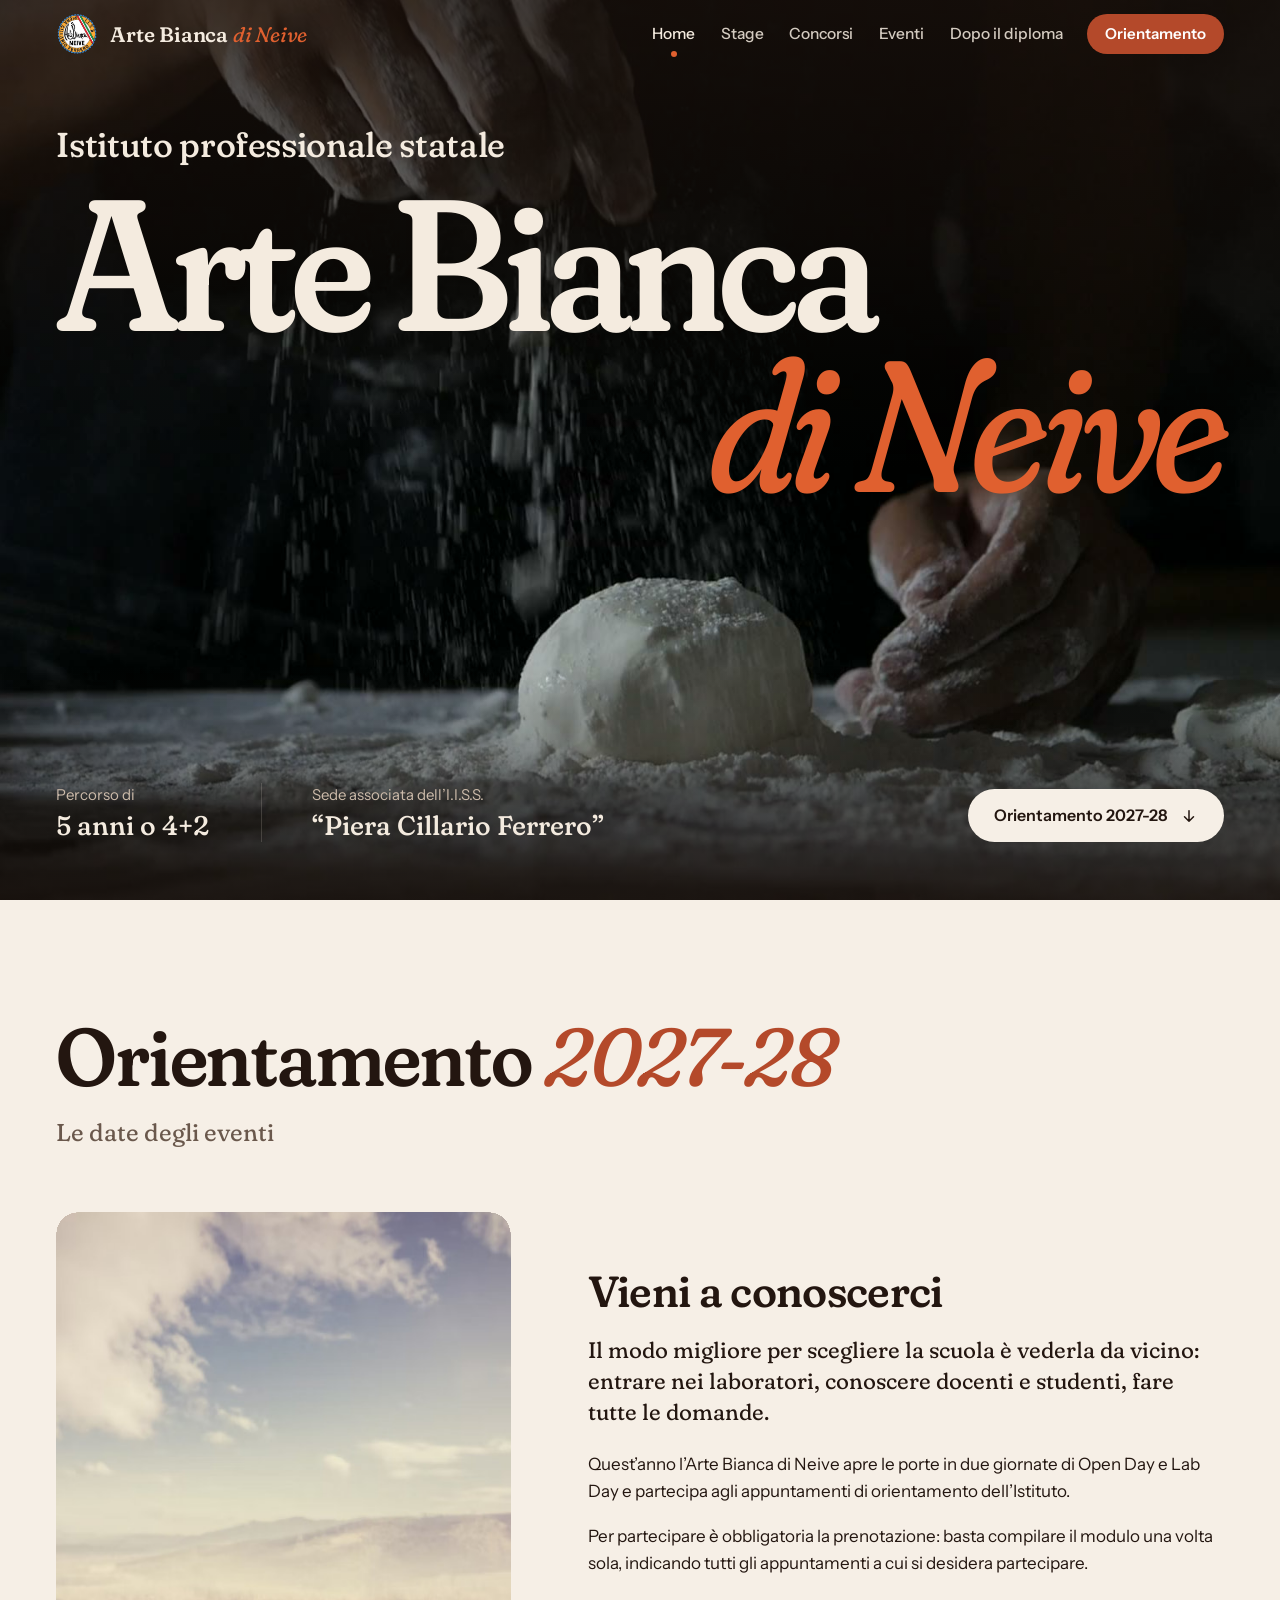
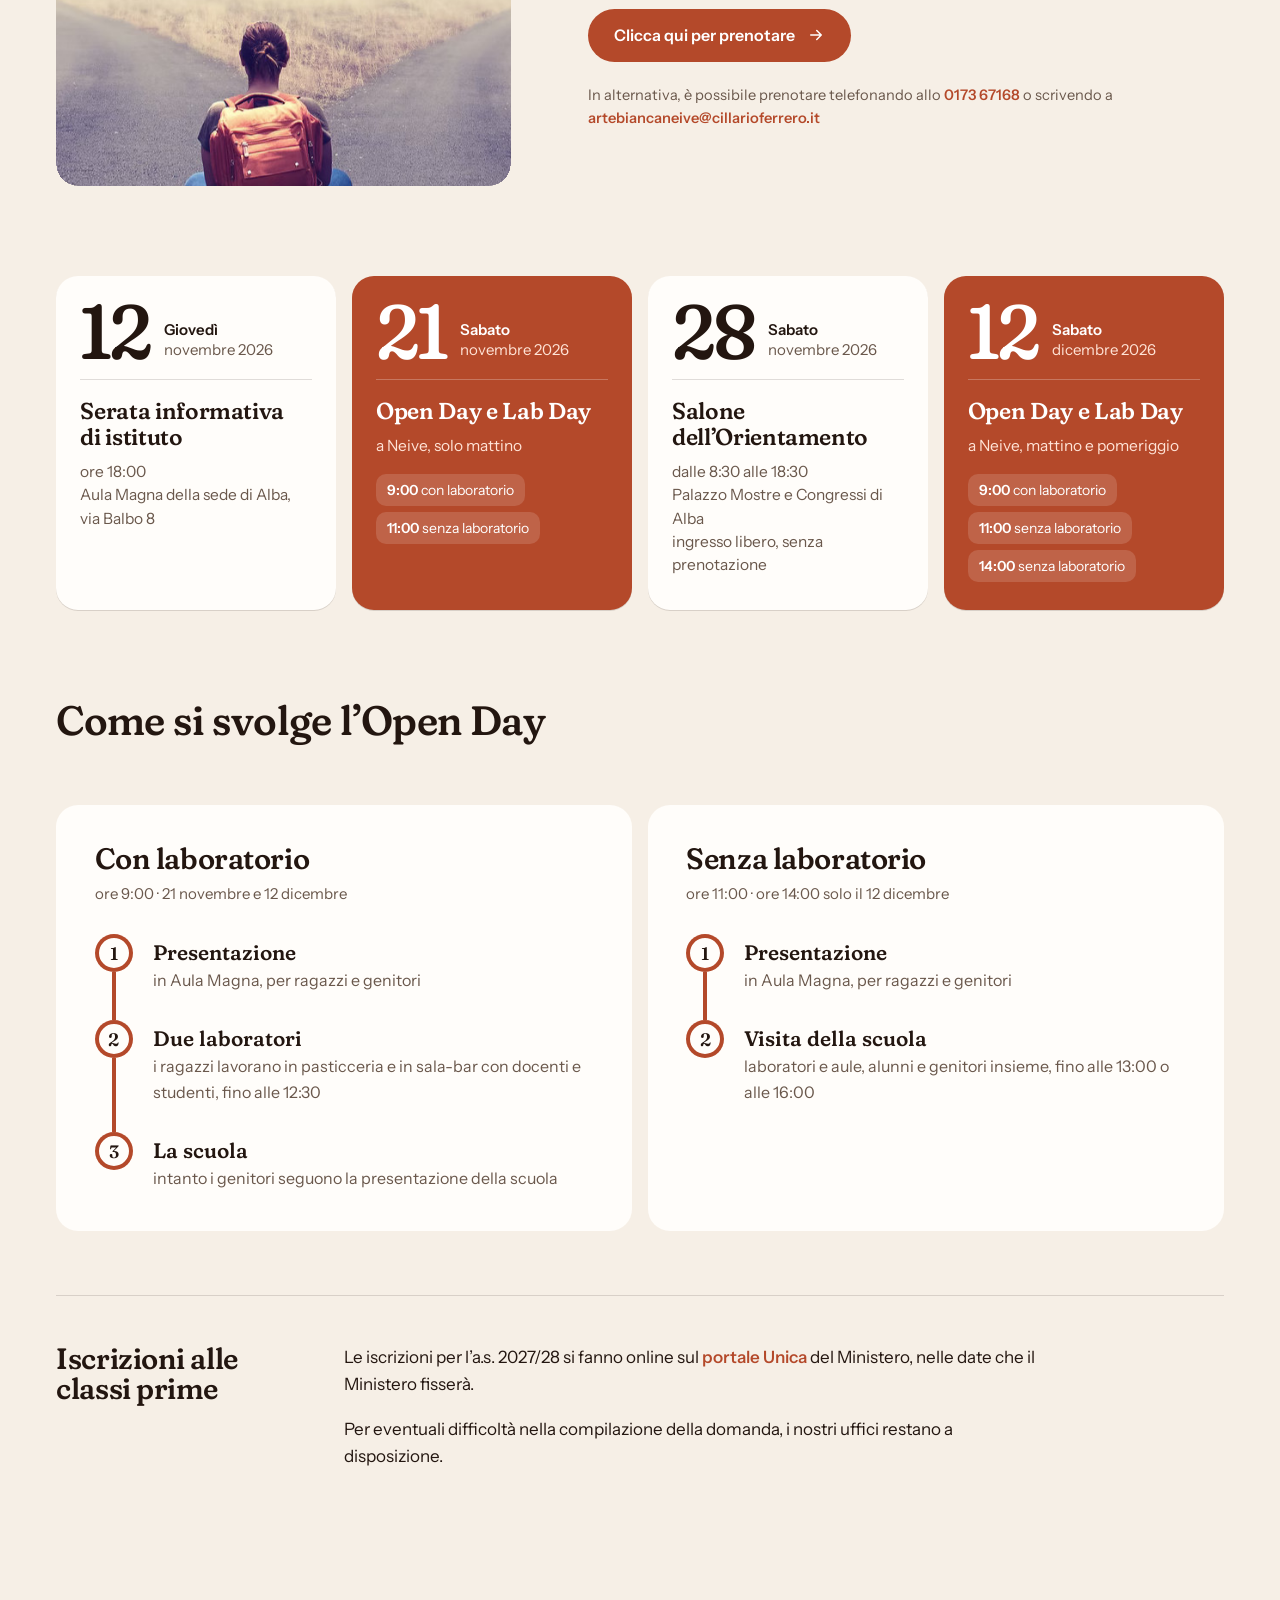
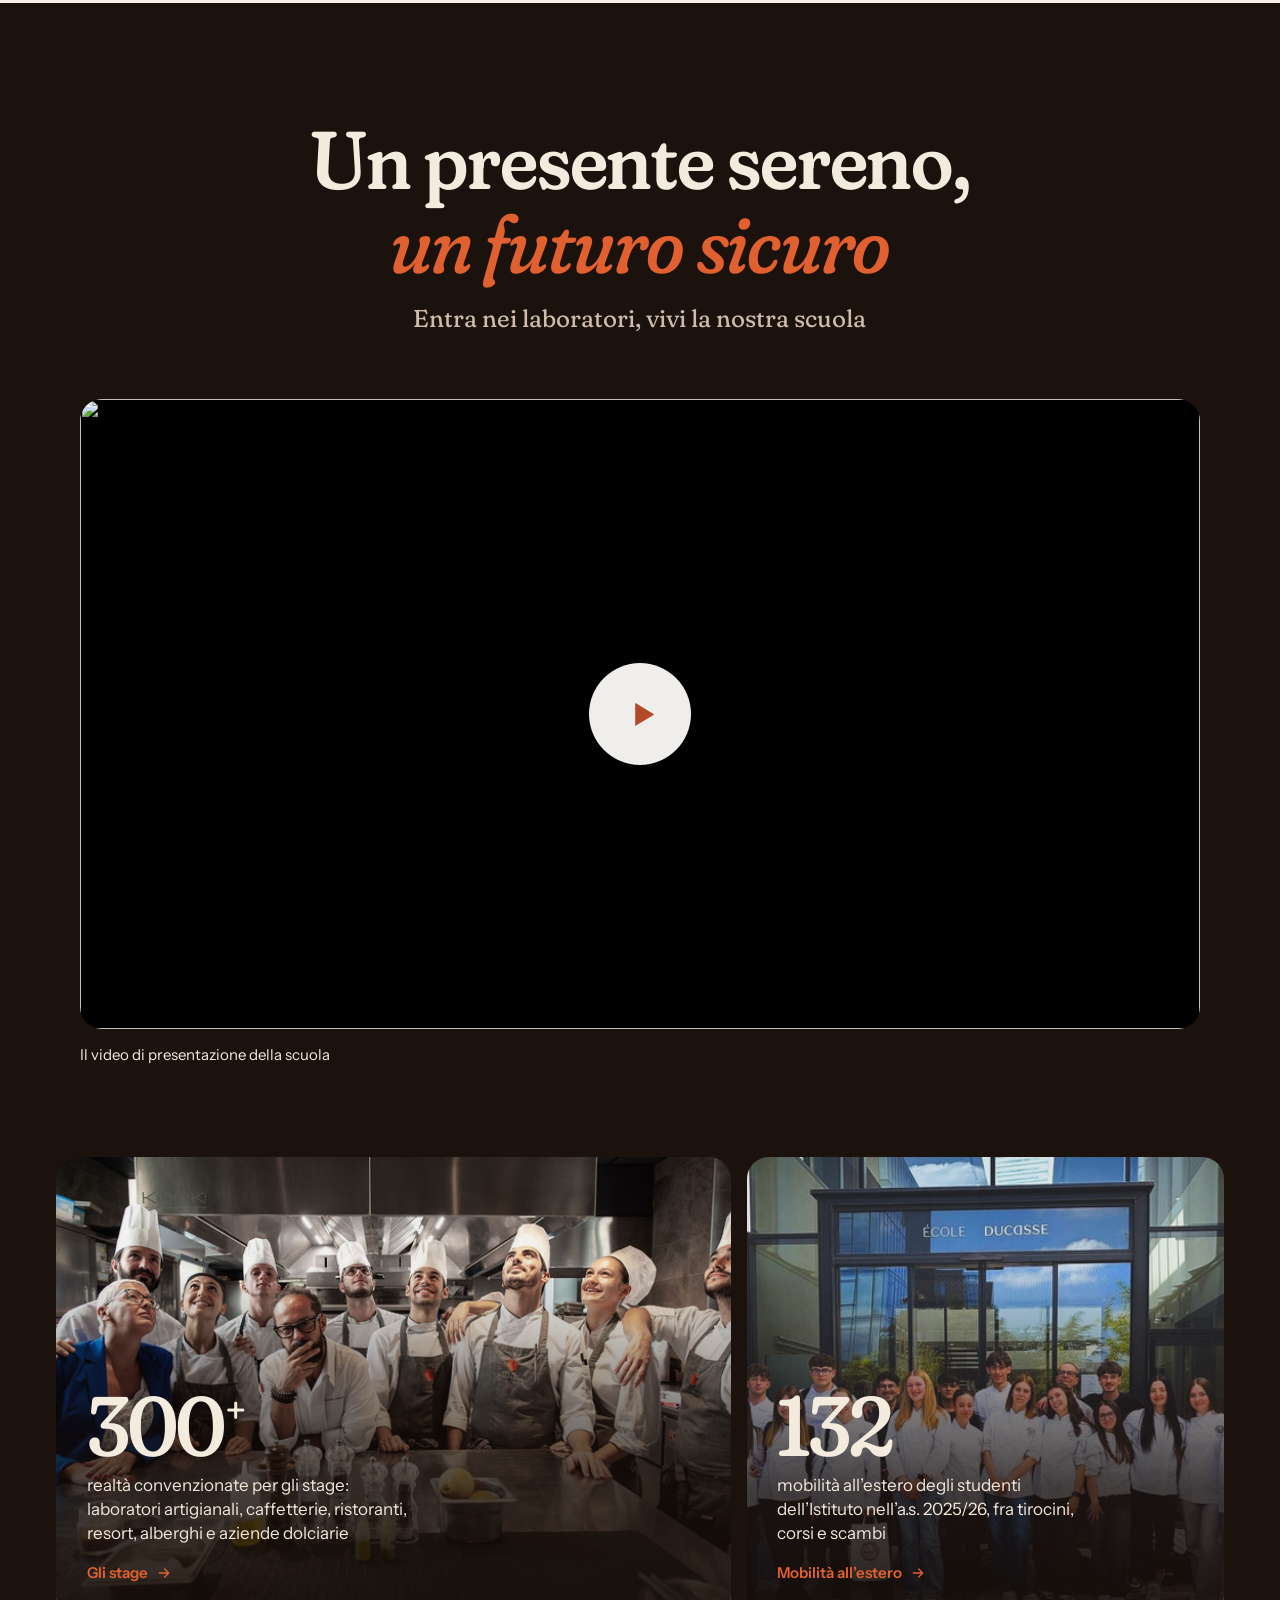
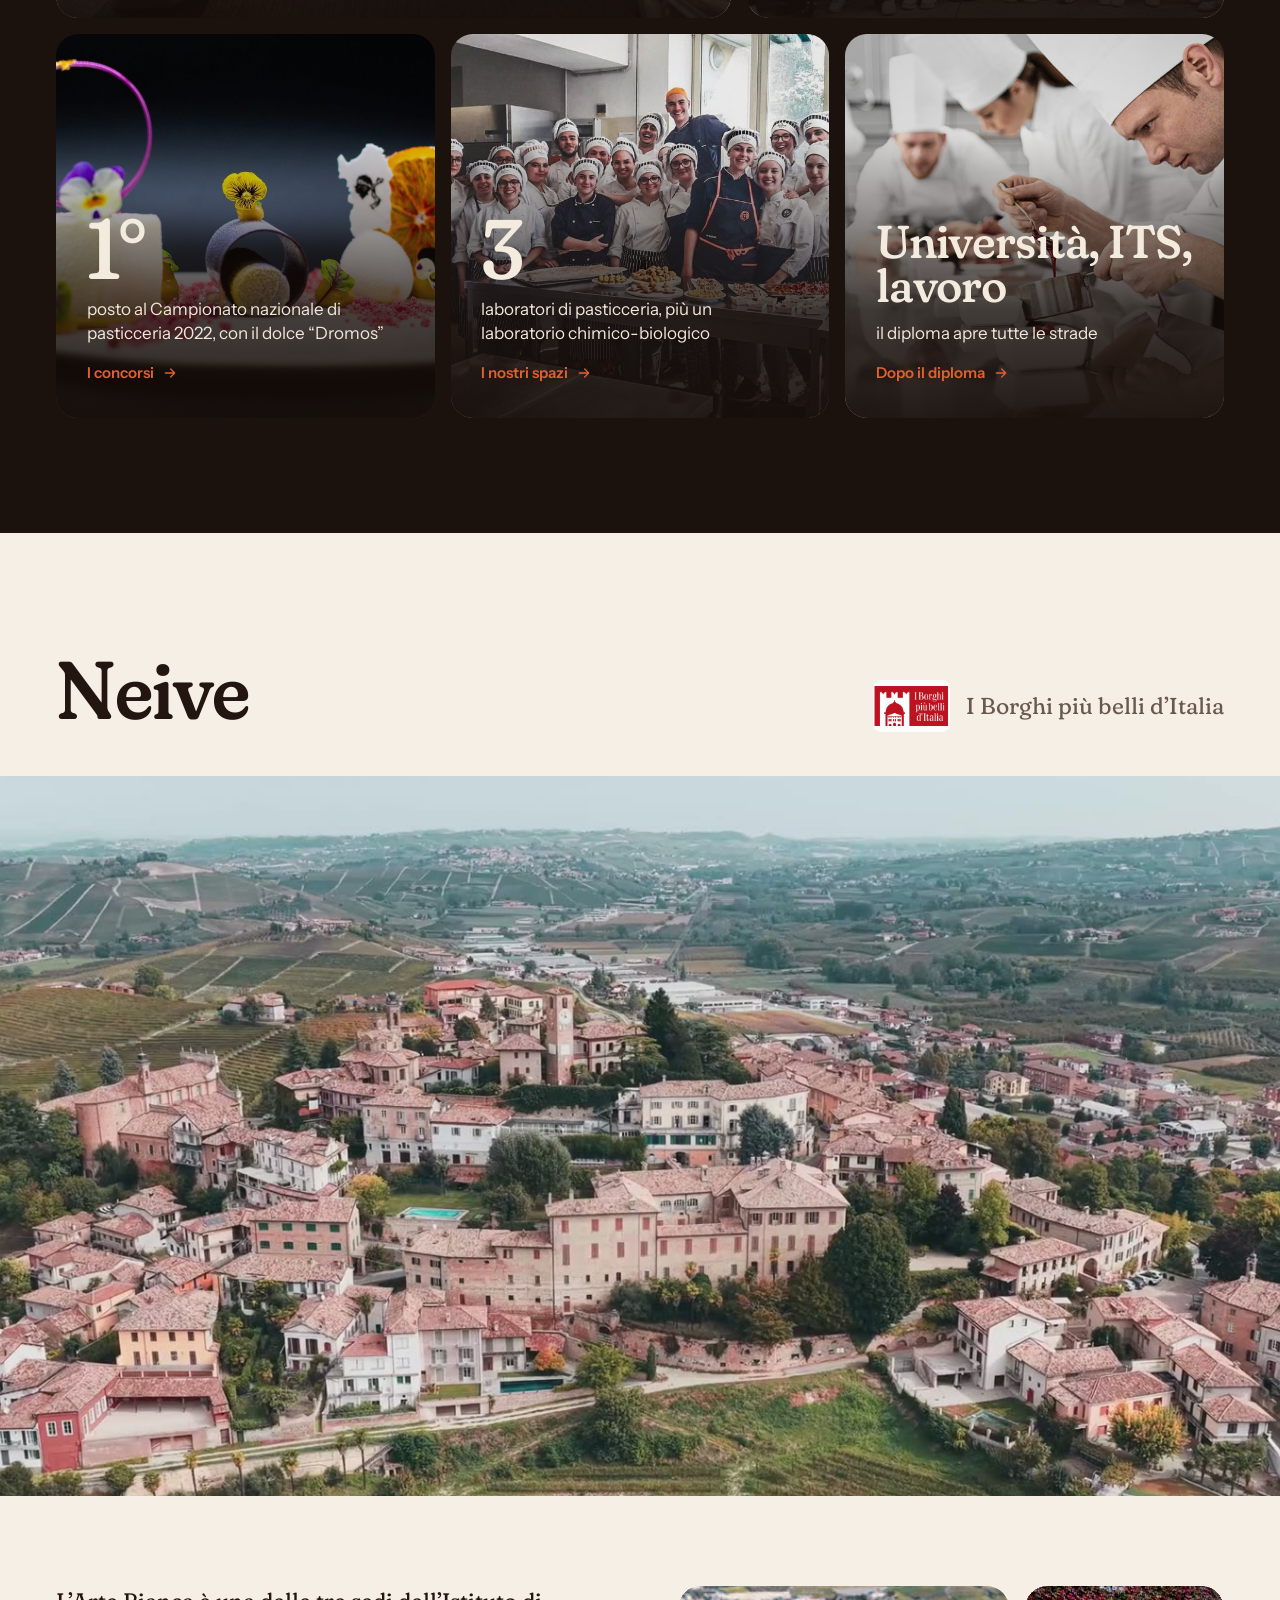
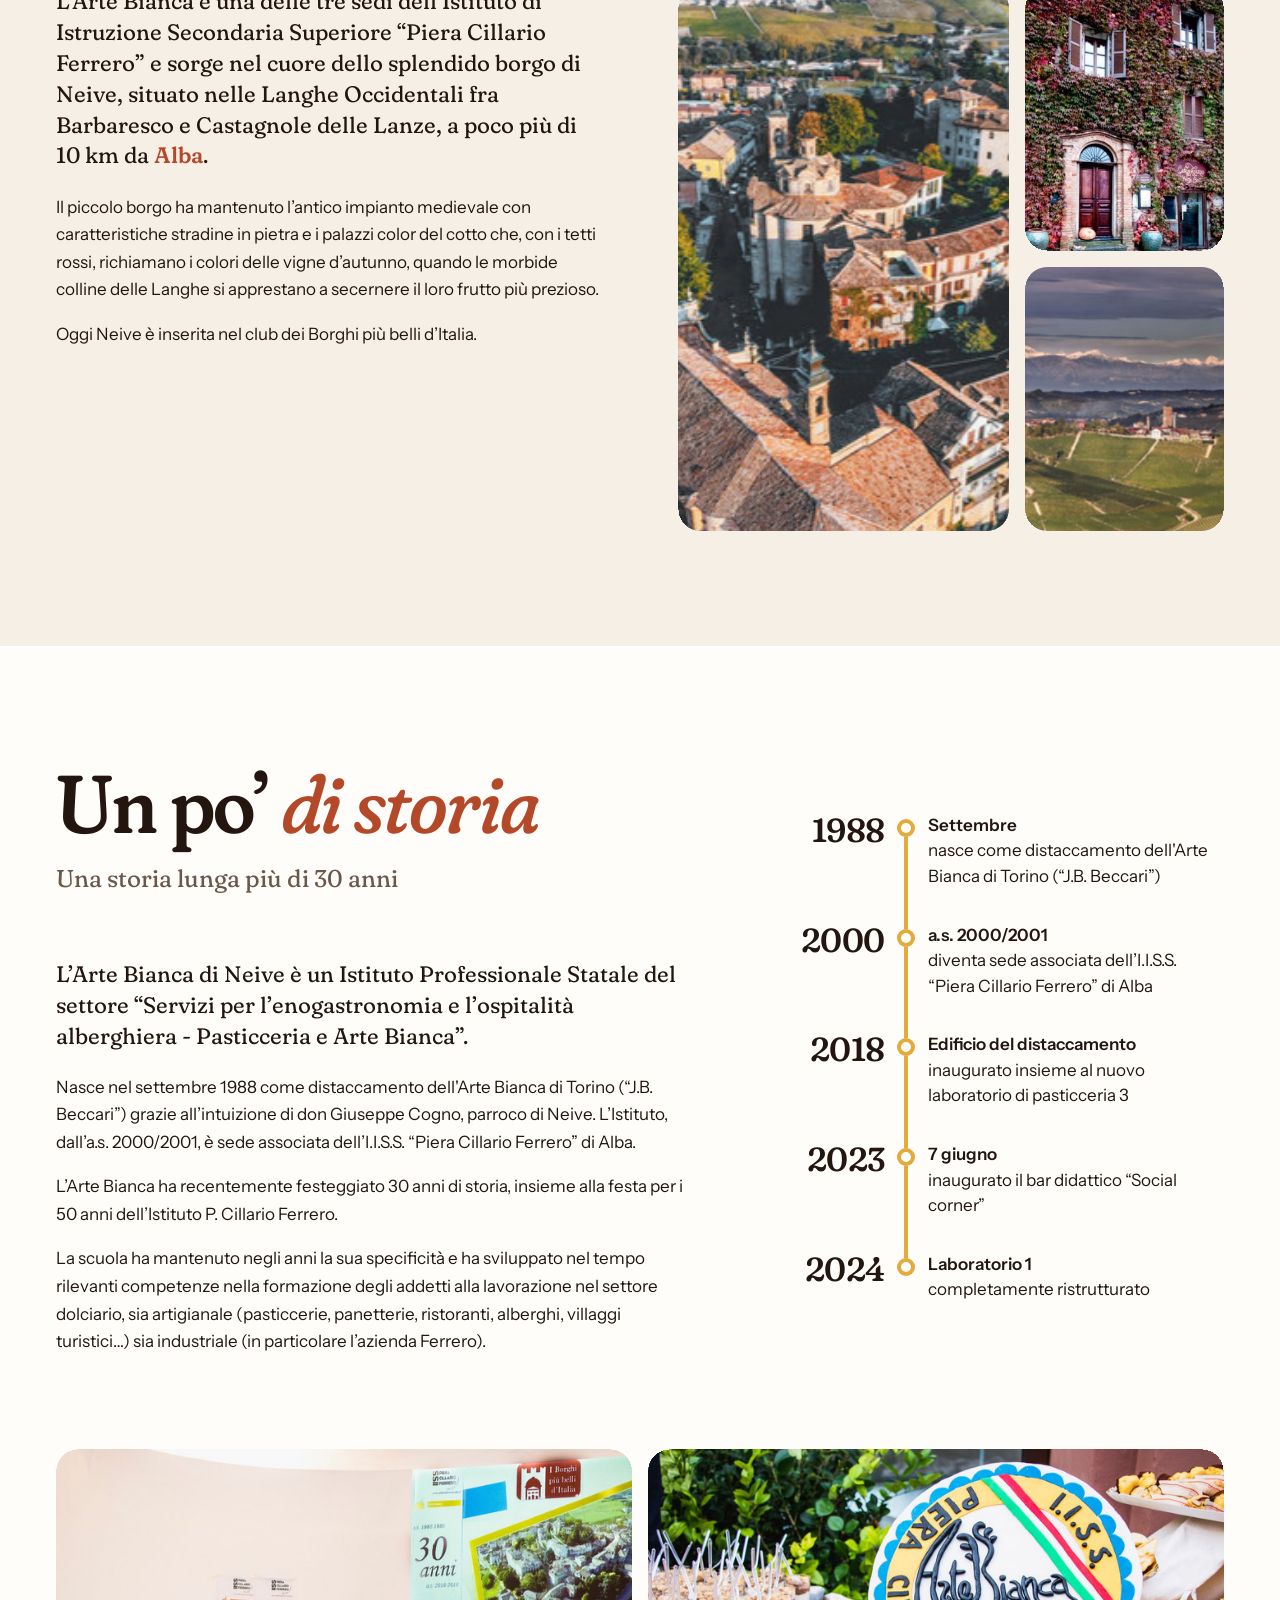
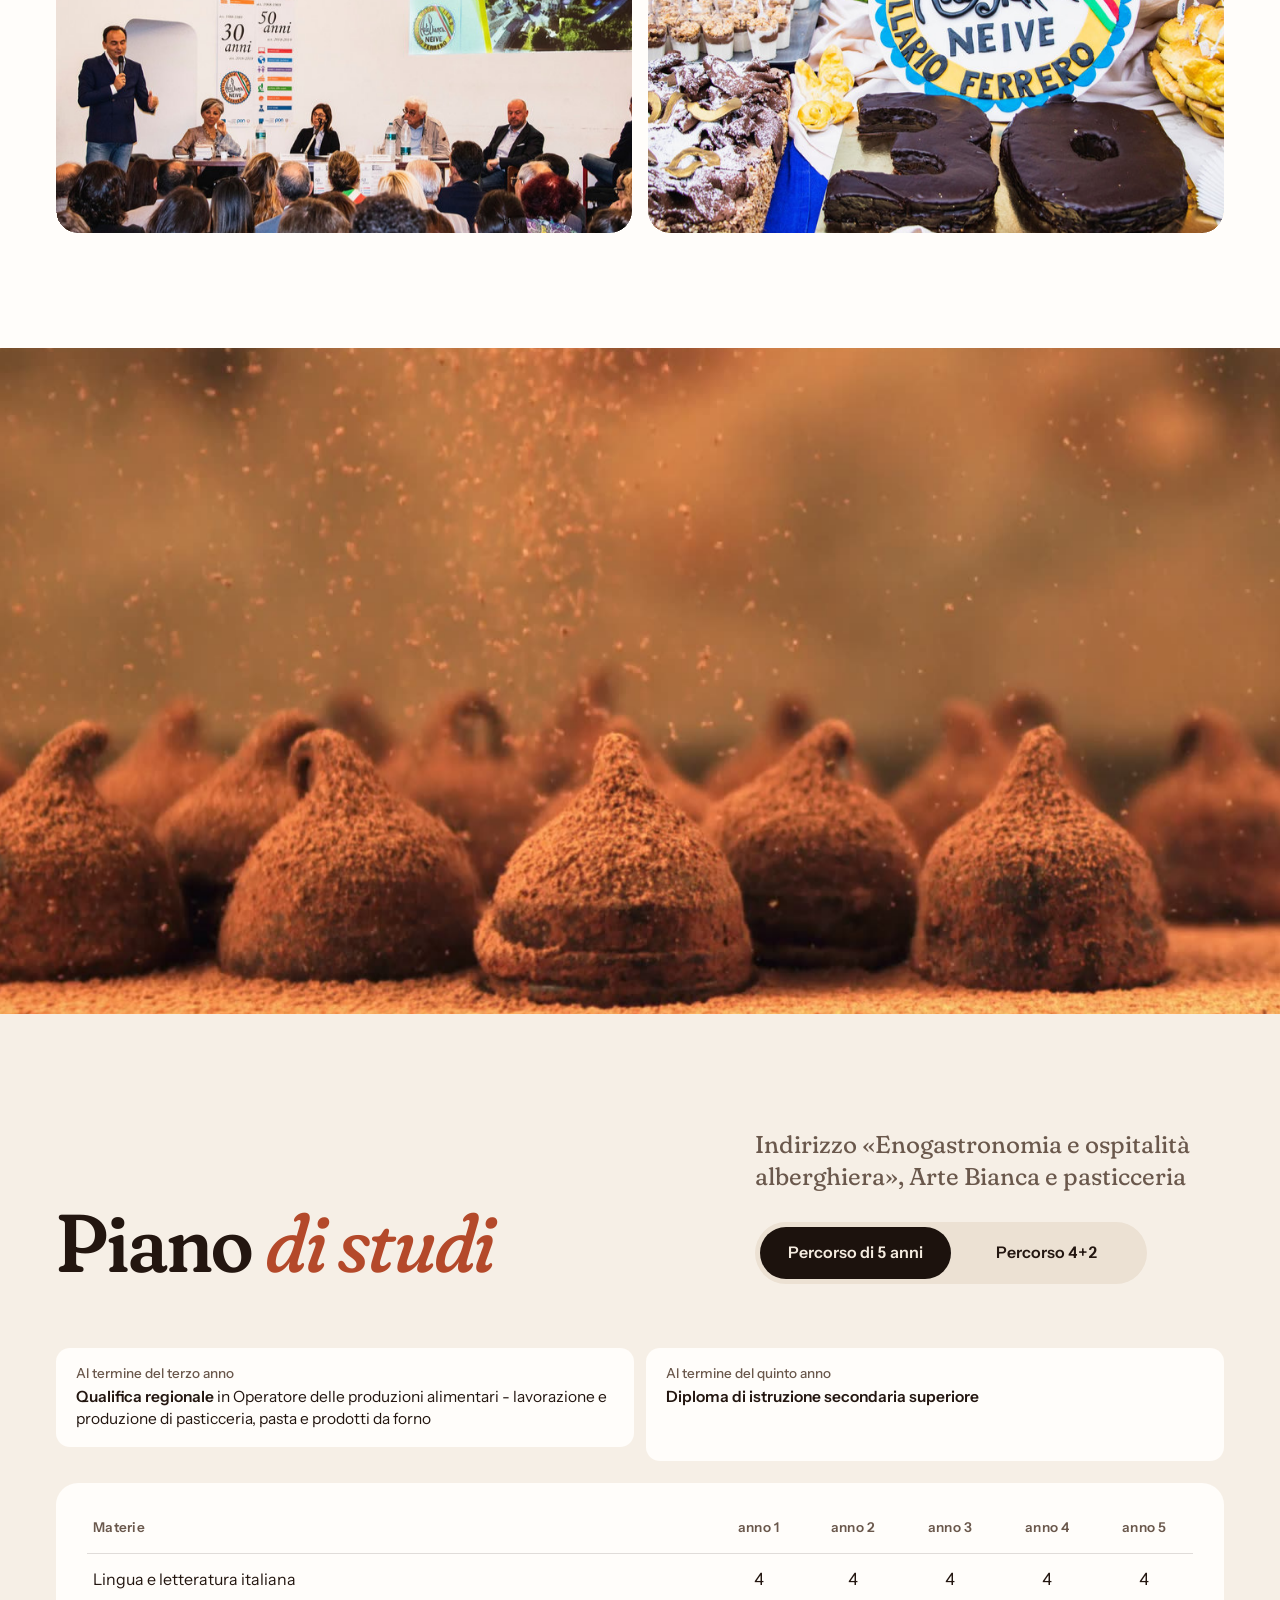
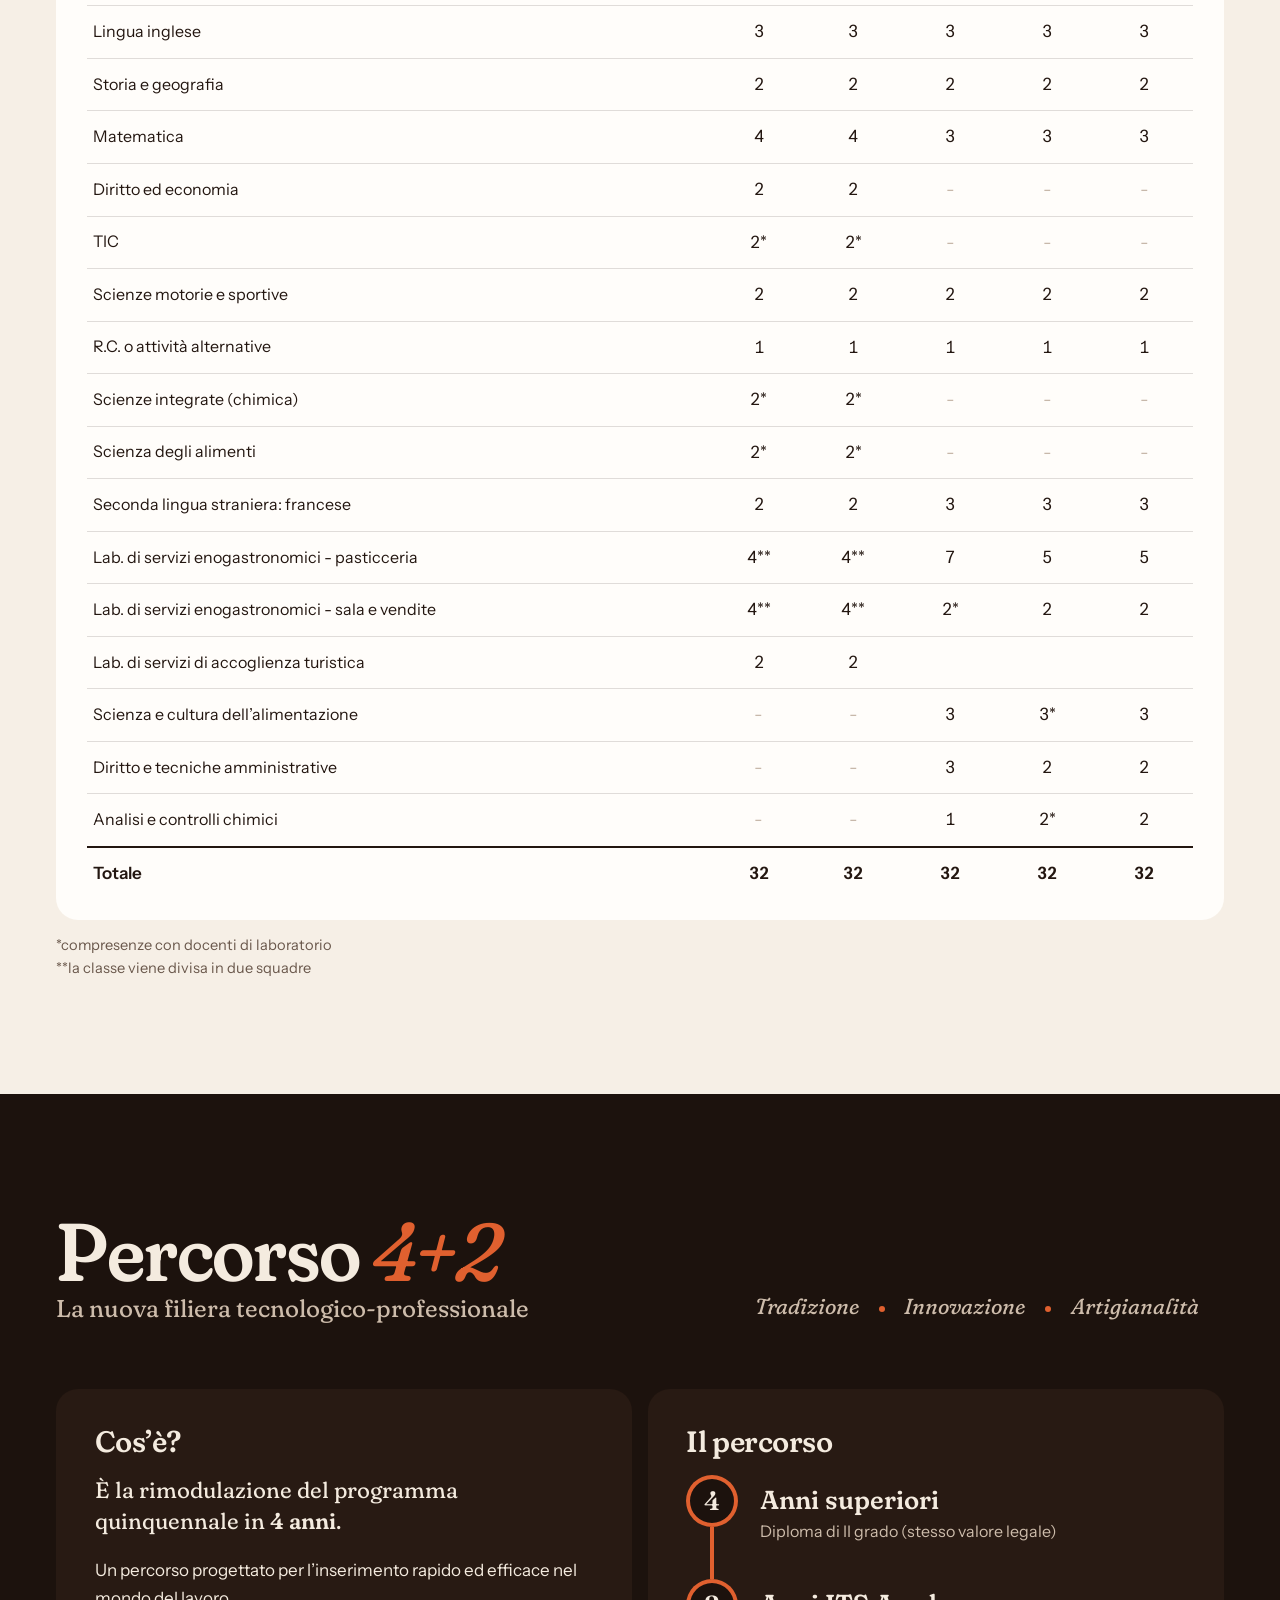
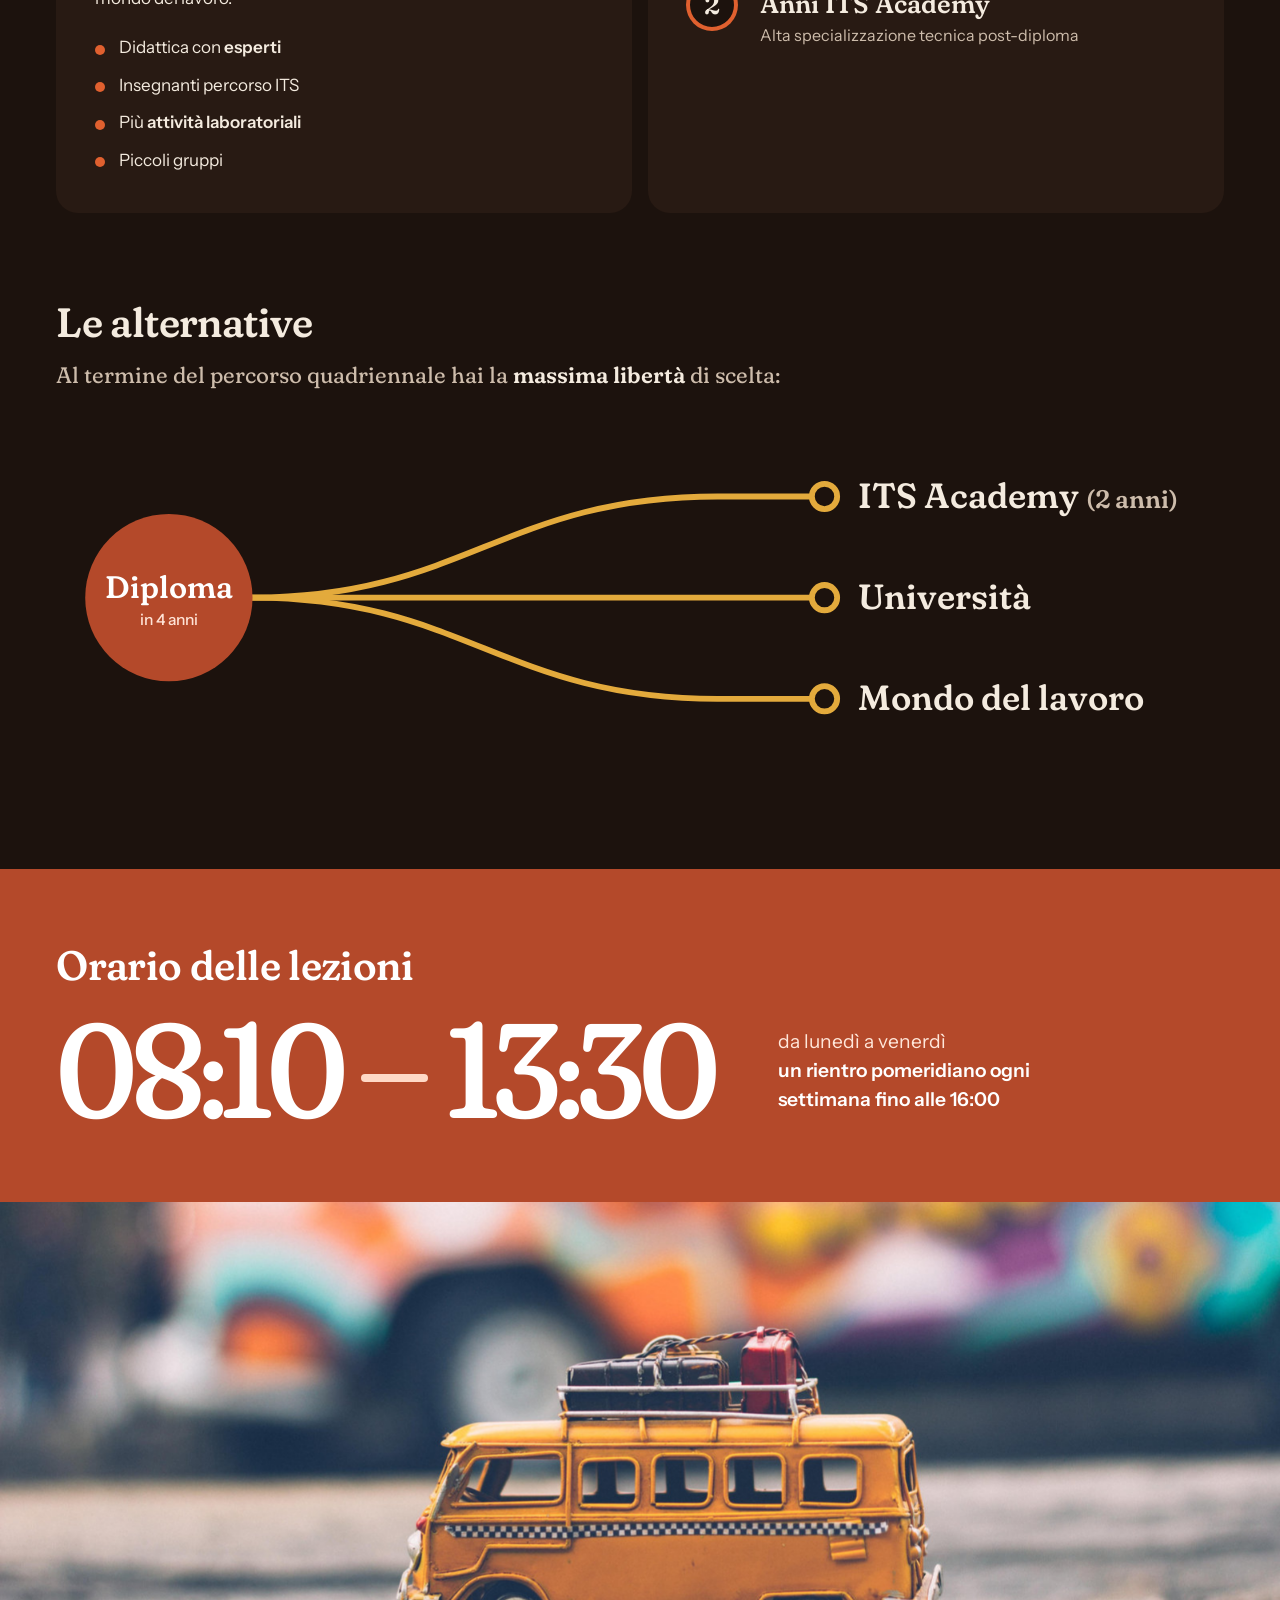
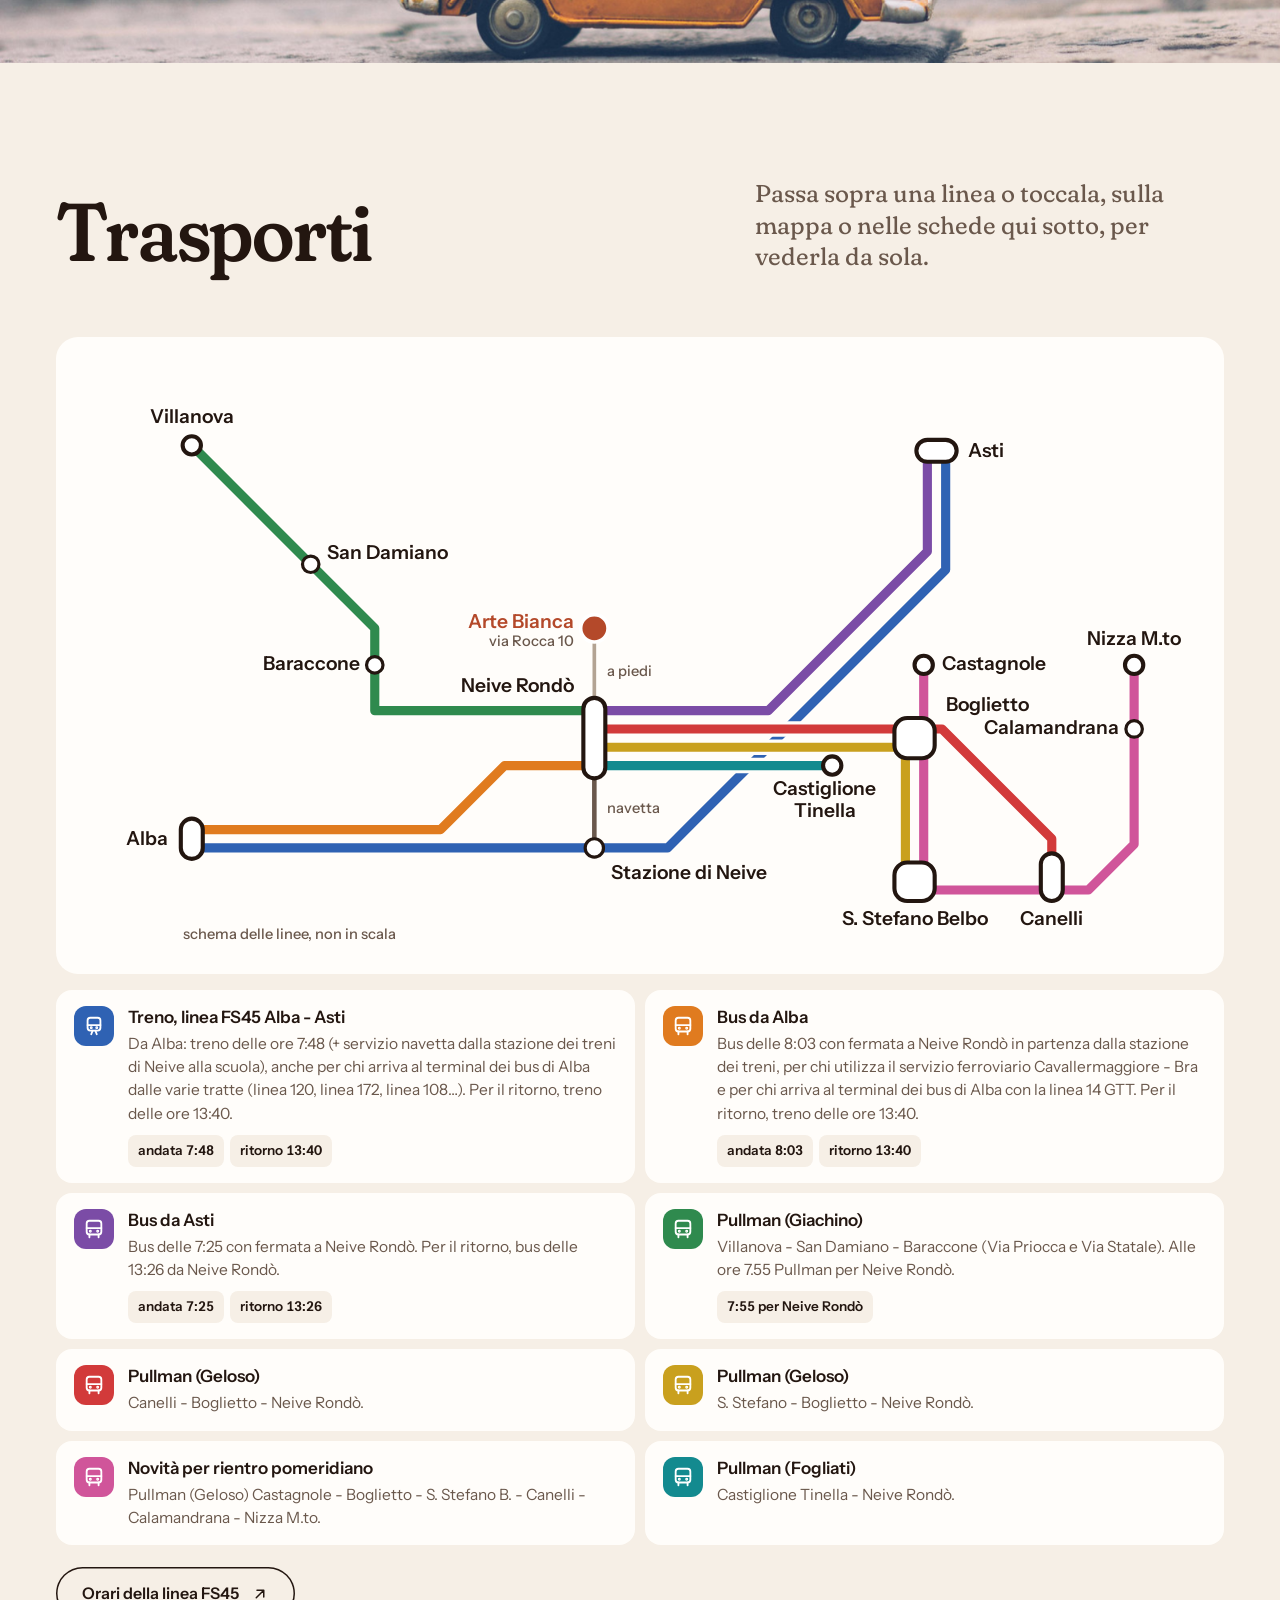
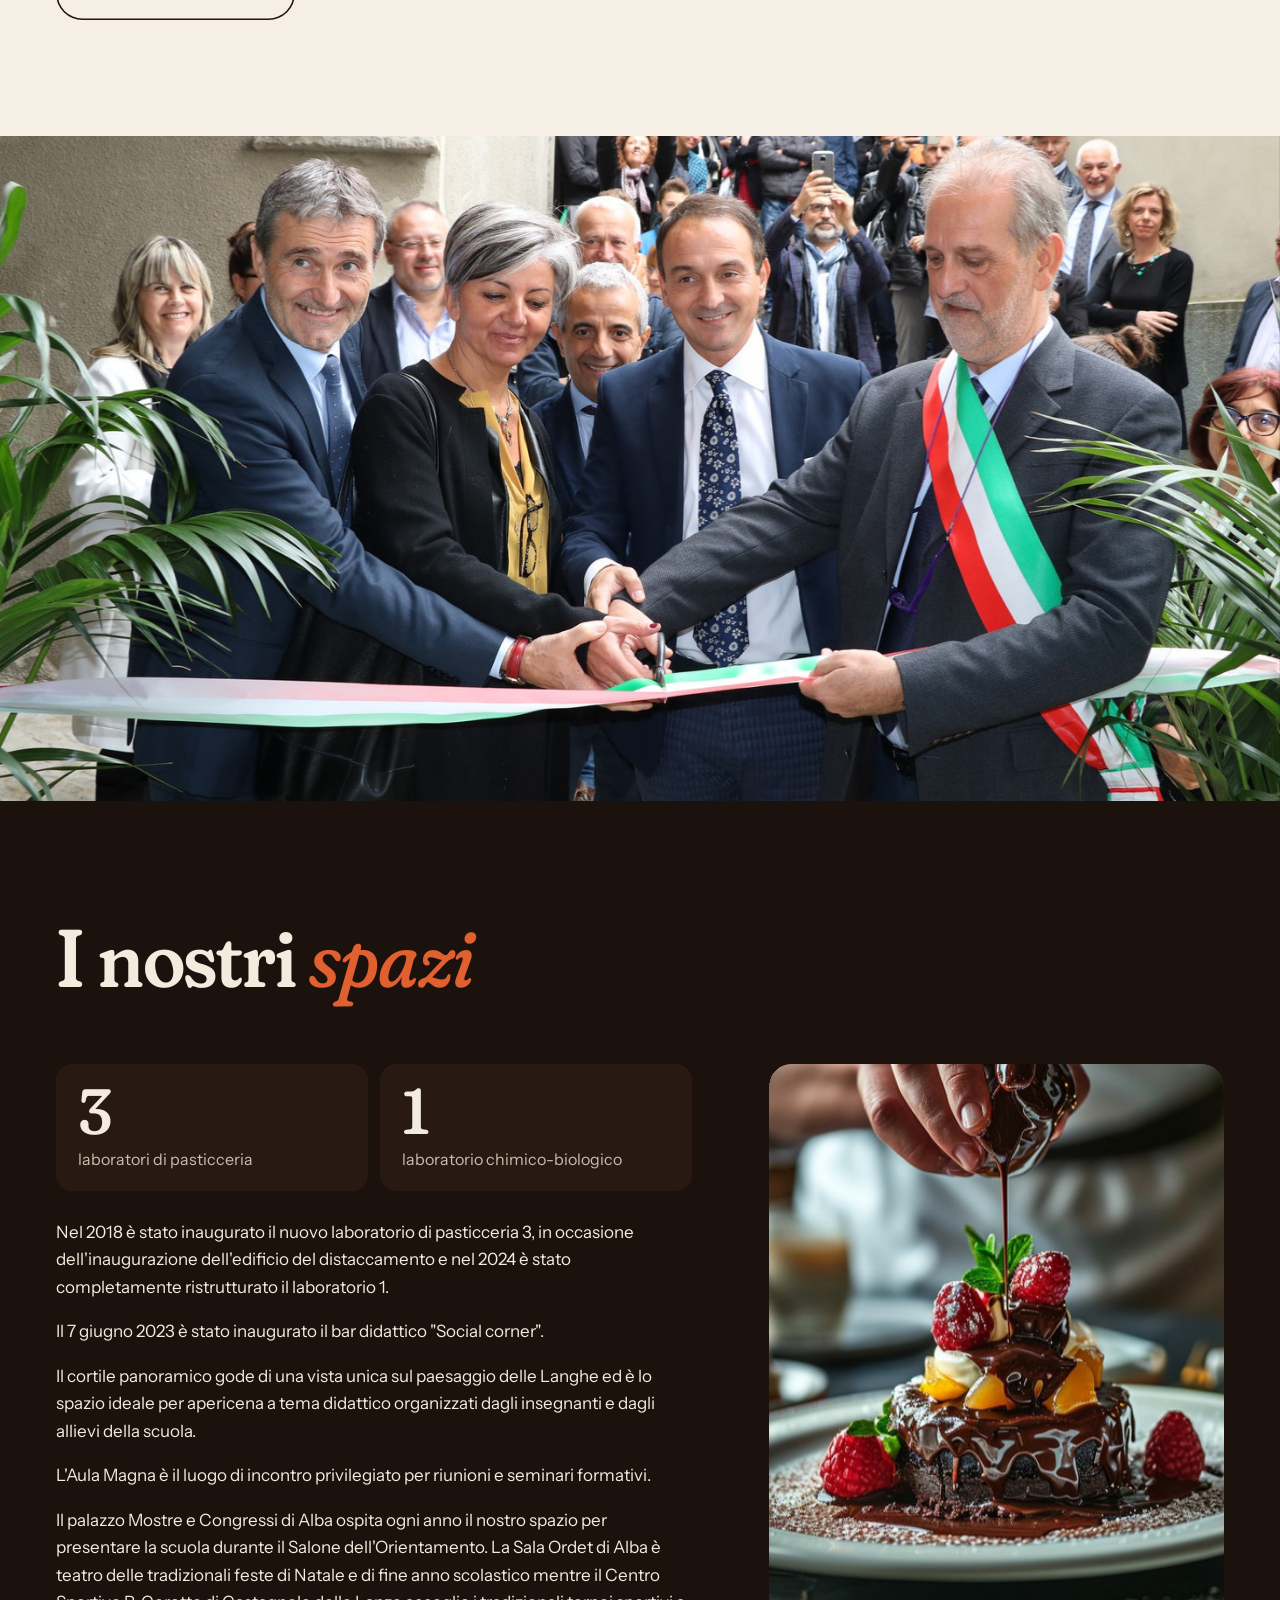
==== commit d32e2b67: "Home: titolo grande e sfasato come nella prima versione (Arte Bianca a sinistra, di Neive fino al bo" ====
--- a/index.html
+++ b/index.html
@@ -24,7 +24,7 @@
 <link rel="preconnect" href="https://fonts.googleapis.com">
 <link rel="preconnect" href="https://fonts.gstatic.com" crossorigin>
 <link href="https://fonts.googleapis.com/css2?family=Fraunces:ital,opsz,wght,SOFT@0,9..144,300..800,0..100;1,9..144,300..800,0..100&family=Instrument+Sans:ital,wght@0,400..700;1,400..700&display=swap" rel="stylesheet">
-<link rel="stylesheet" href="stile.css?v=1795076399">
+<link rel="stylesheet" href="stile.css?v=1795077016">
 <script>document.documentElement.classList.add('js')</script>
 </head>
 <body id="inizio">
@@ -537,6 +537,6 @@
     <div class="piede-fondo"><span>Istituto professionale statale Arte Bianca - Via Rocca 10, Neive</span><a href="#inizio">Torna su ↑</a></div>
   </div>
 </footer>
-<script src="sito.js?v=1795076399"></script>
+<script src="sito.js?v=1795077016"></script>
 </body>
 </html>
--- a/stile.css
+++ b/stile.css
@@ -762,11 +762,11 @@
 .eroe-sfondo::after{ content:""; position:absolute; inset:0;
   background:linear-gradient(180deg, rgba(28,18,13,.7) 0%, rgba(28,18,13,.42) 26%, rgba(28,18,13,.12) 42%, rgba(28,18,13,0) 52%, rgba(28,18,13,0) 74%, rgba(28,18,13,.72) 100%); }
 .eroe.con-video > .cont{ justify-content:flex-start; }
-/* titolo sfasato come nella prima apertura: «Arte Bianca» a sinistra, «di Neive» sotto a destra */
-.con-video .eroe-titolo{ font-size:clamp(56px, min(11vw, 19svh), 190px); margin-bottom:auto; padding-bottom:24px; }
+/* titolo grande e sfasato come nella prima apertura: «Arte Bianca» da sinistra, «di Neive» sotto fino al bordo destro */
+.con-video .eroe-titolo{ font-size:clamp(56px, min(14.6vw, 26svh), 238px); margin-bottom:auto; padding-bottom:24px; }
 .con-video .eroe-titolo .r1,.con-video .eroe-titolo .r2{ white-space:nowrap; }
-@media (min-width:900px){ .con-video .eroe-titolo{ width:fit-content; } }  /* al computer «di Neive» finisce dove finisce «Arte Bianca» */
+@media (min-width:900px) and (max-height:700px){ .con-video .eroe-titolo{ font-size:clamp(56px, min(14.6vw, 23svh), 238px); } }  /* schermi bassi: l'apertura resta alta come lo schermo */
 @media (max-width:899px){
-  .con-video .eroe-titolo{ font-size:clamp(52px, 17vw, 100px); }
+  .con-video .eroe-titolo{ font-size:clamp(52px, 18vw, 110px); }
   .eroe-sfondo::after{ background:linear-gradient(180deg, rgba(28,18,13,.75) 0%, rgba(28,18,13,.45) 30%, rgba(28,18,13,.1) 44%, rgba(28,18,13,0) 52%, rgba(28,18,13,.3) 64%, rgba(28,18,13,.85) 80%, rgba(28,18,13,.92) 100%); }
 }
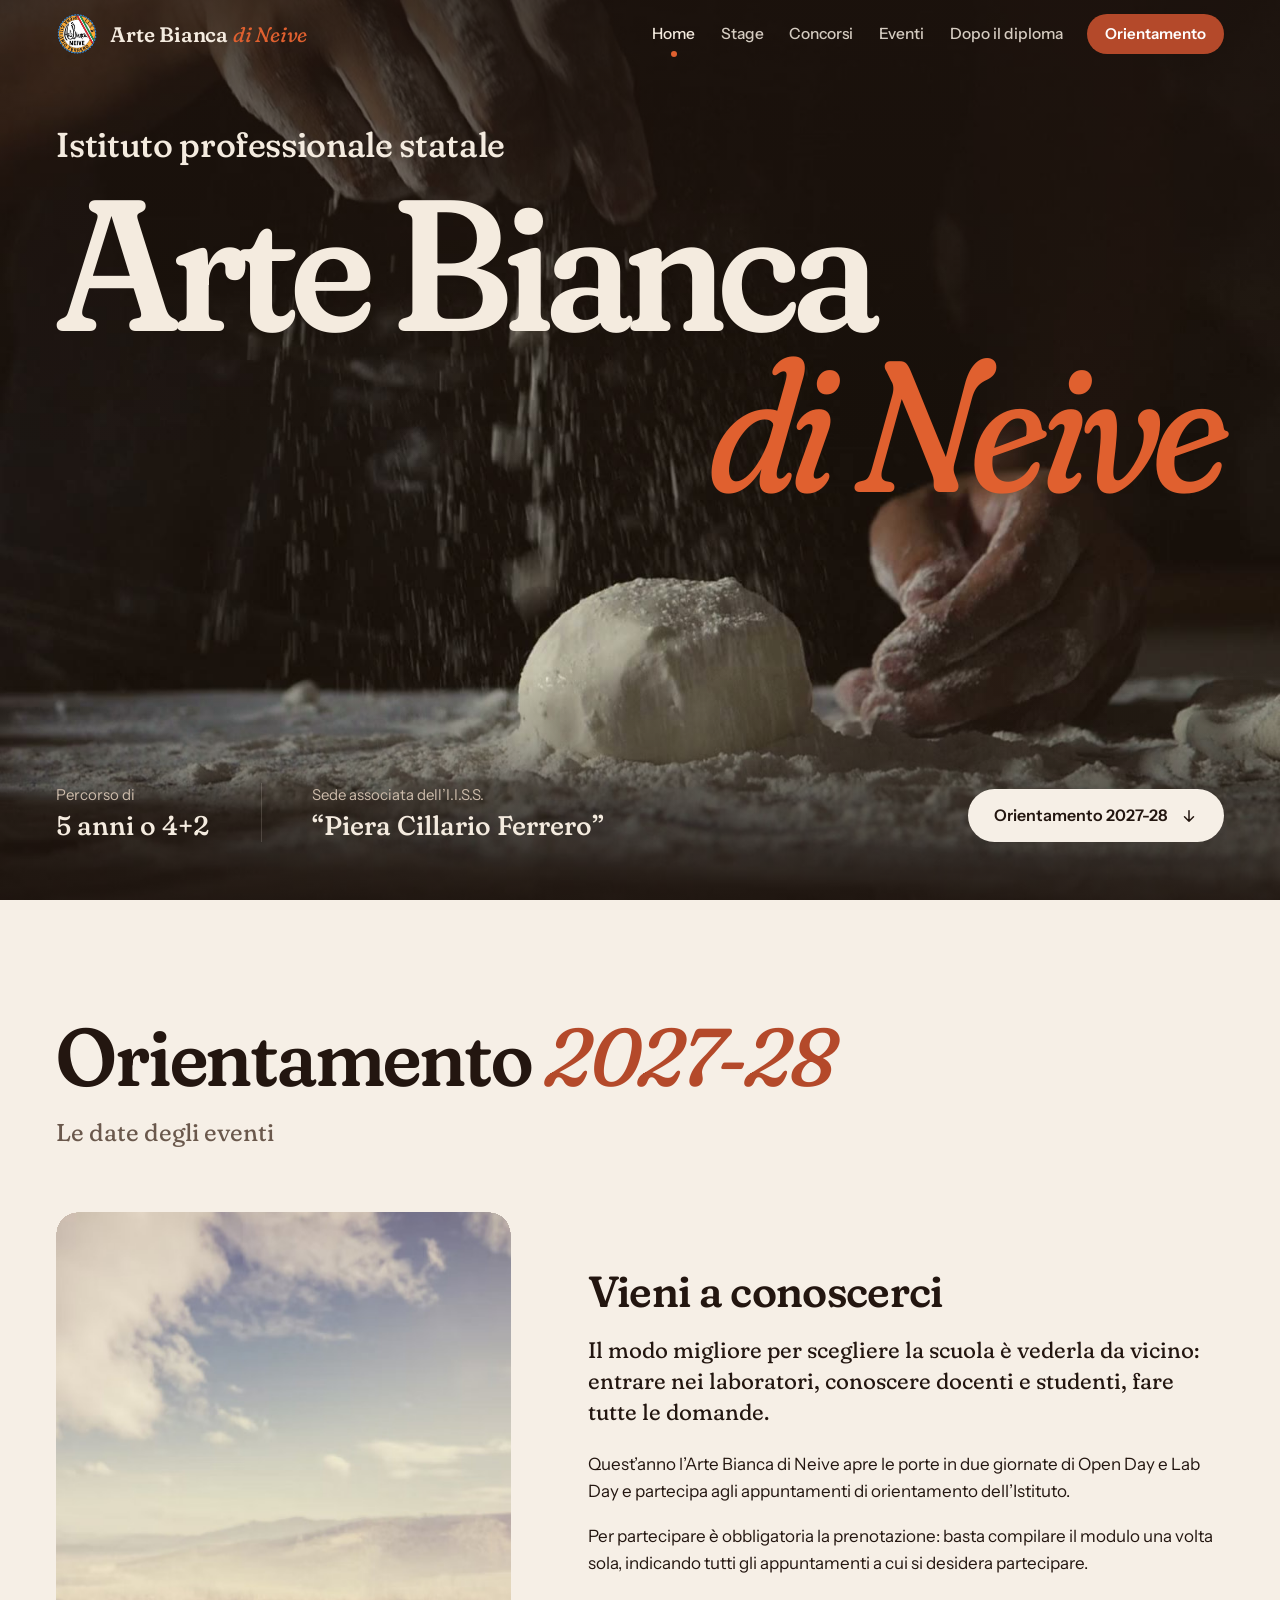
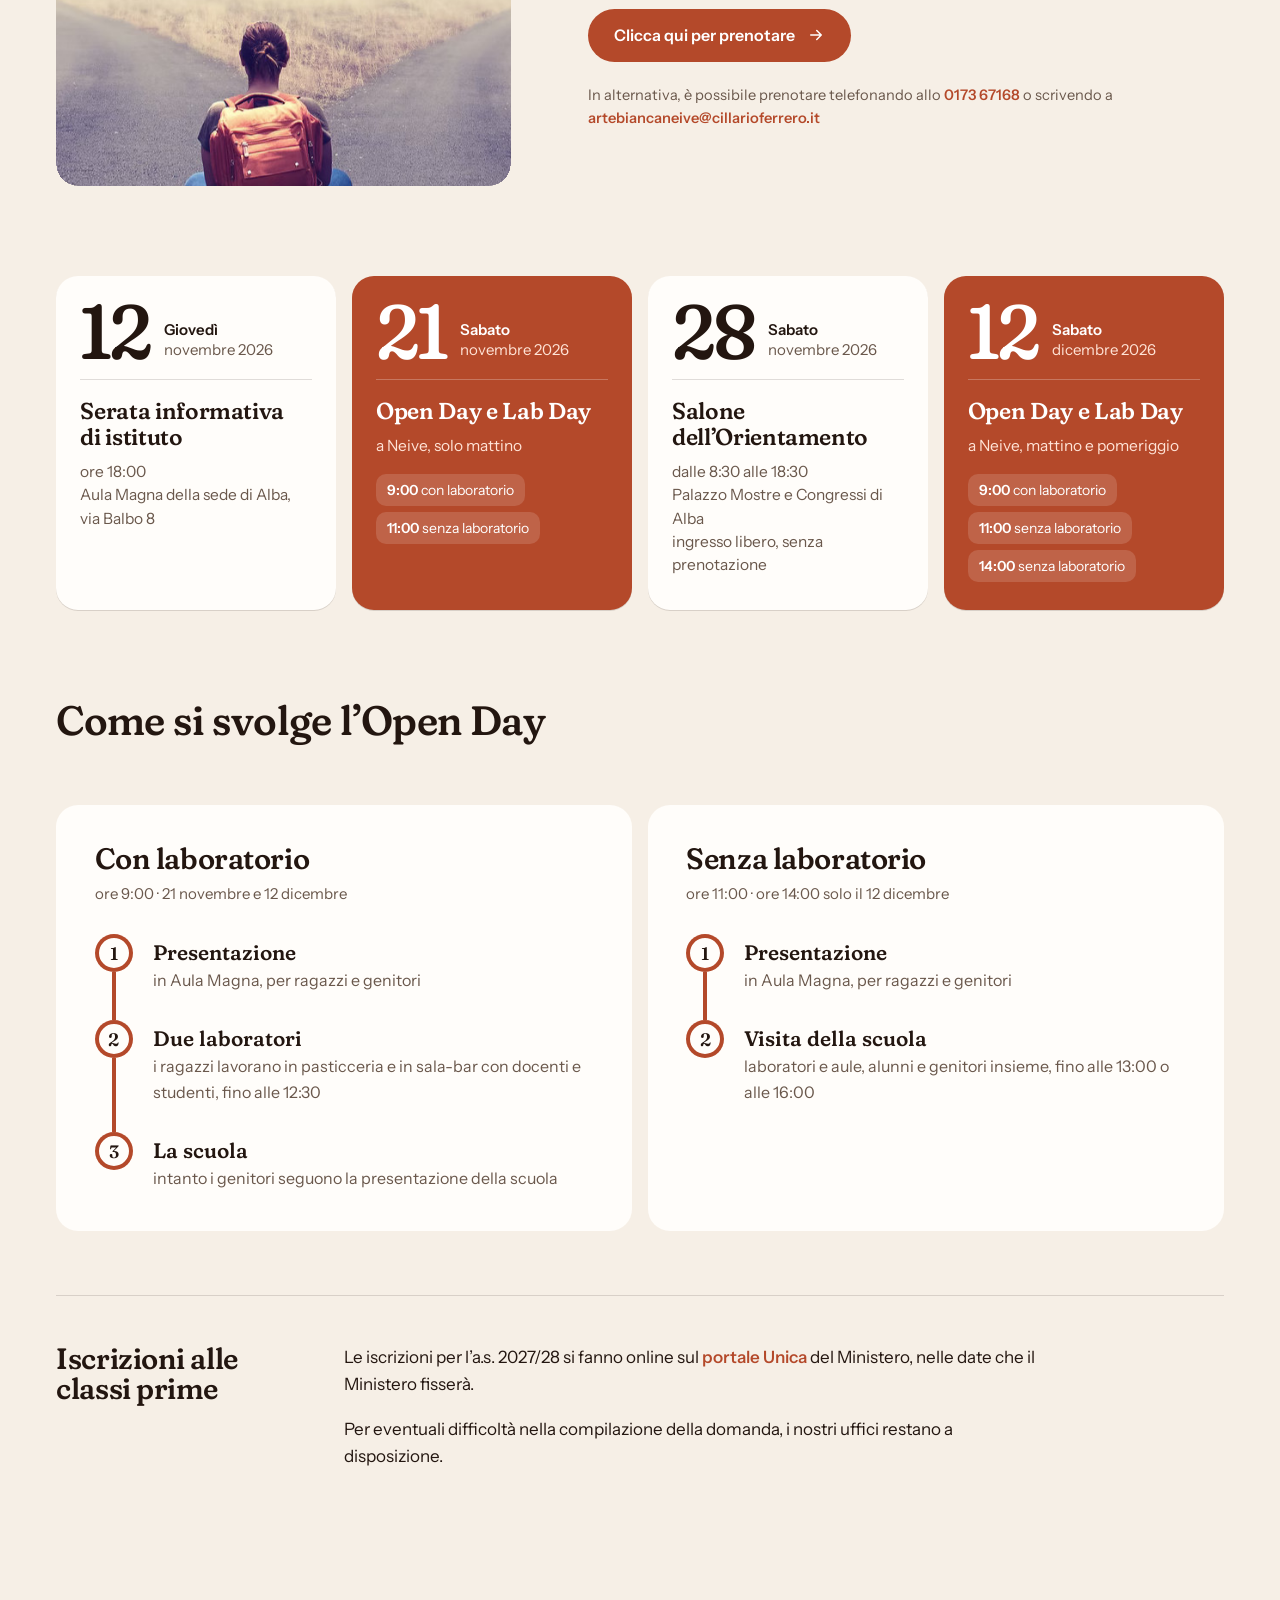
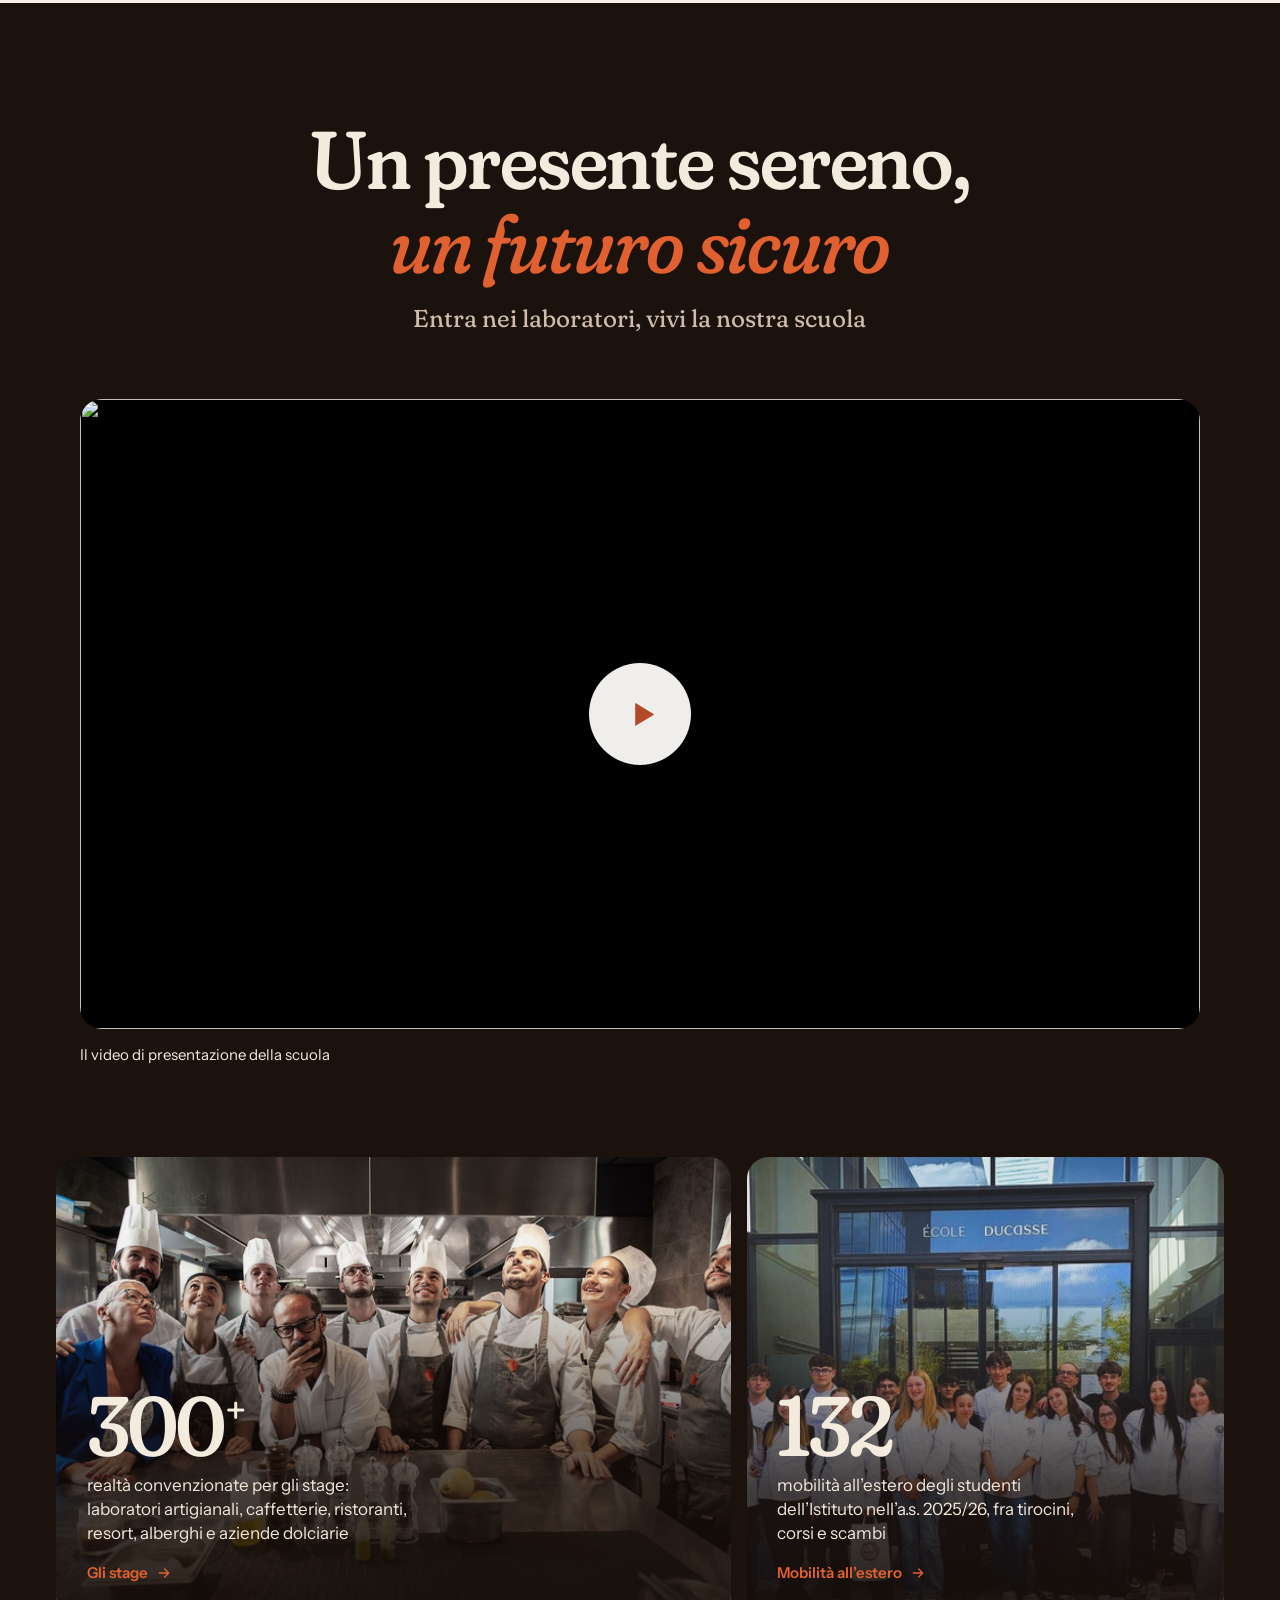
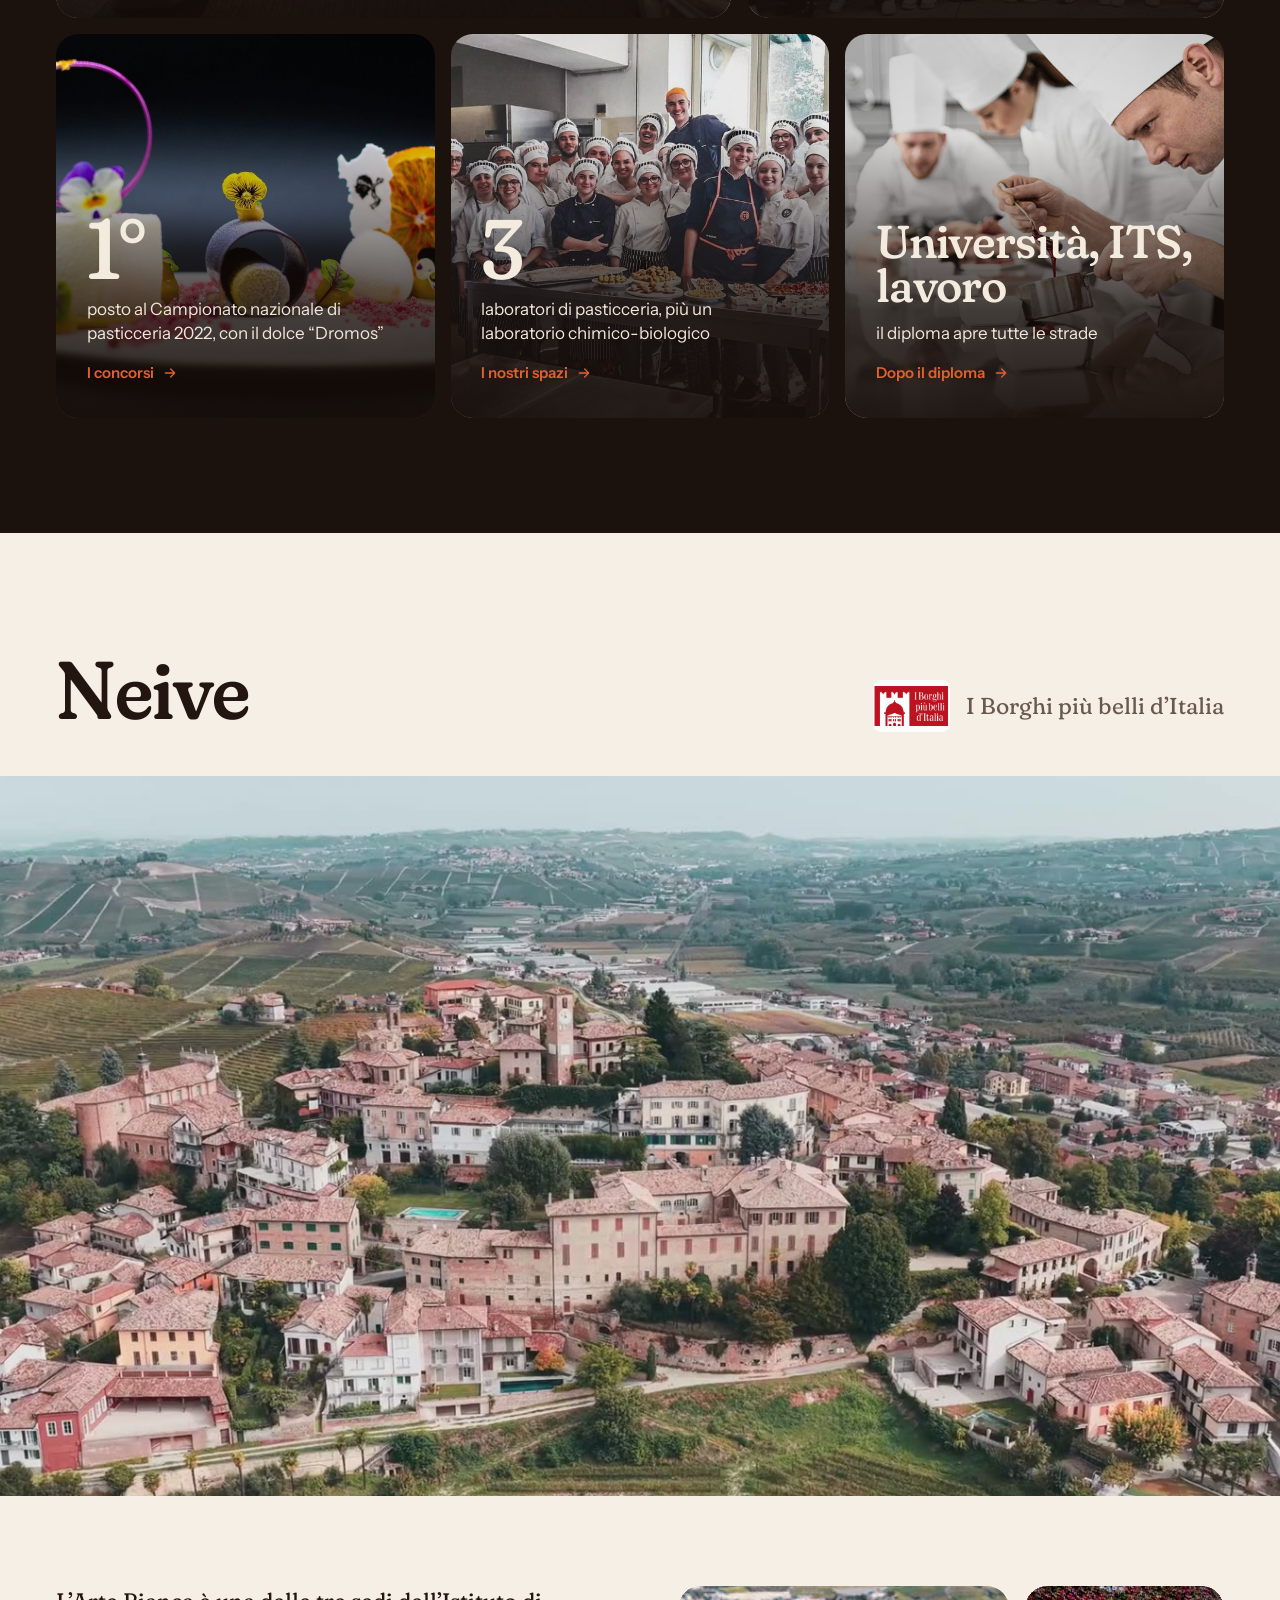
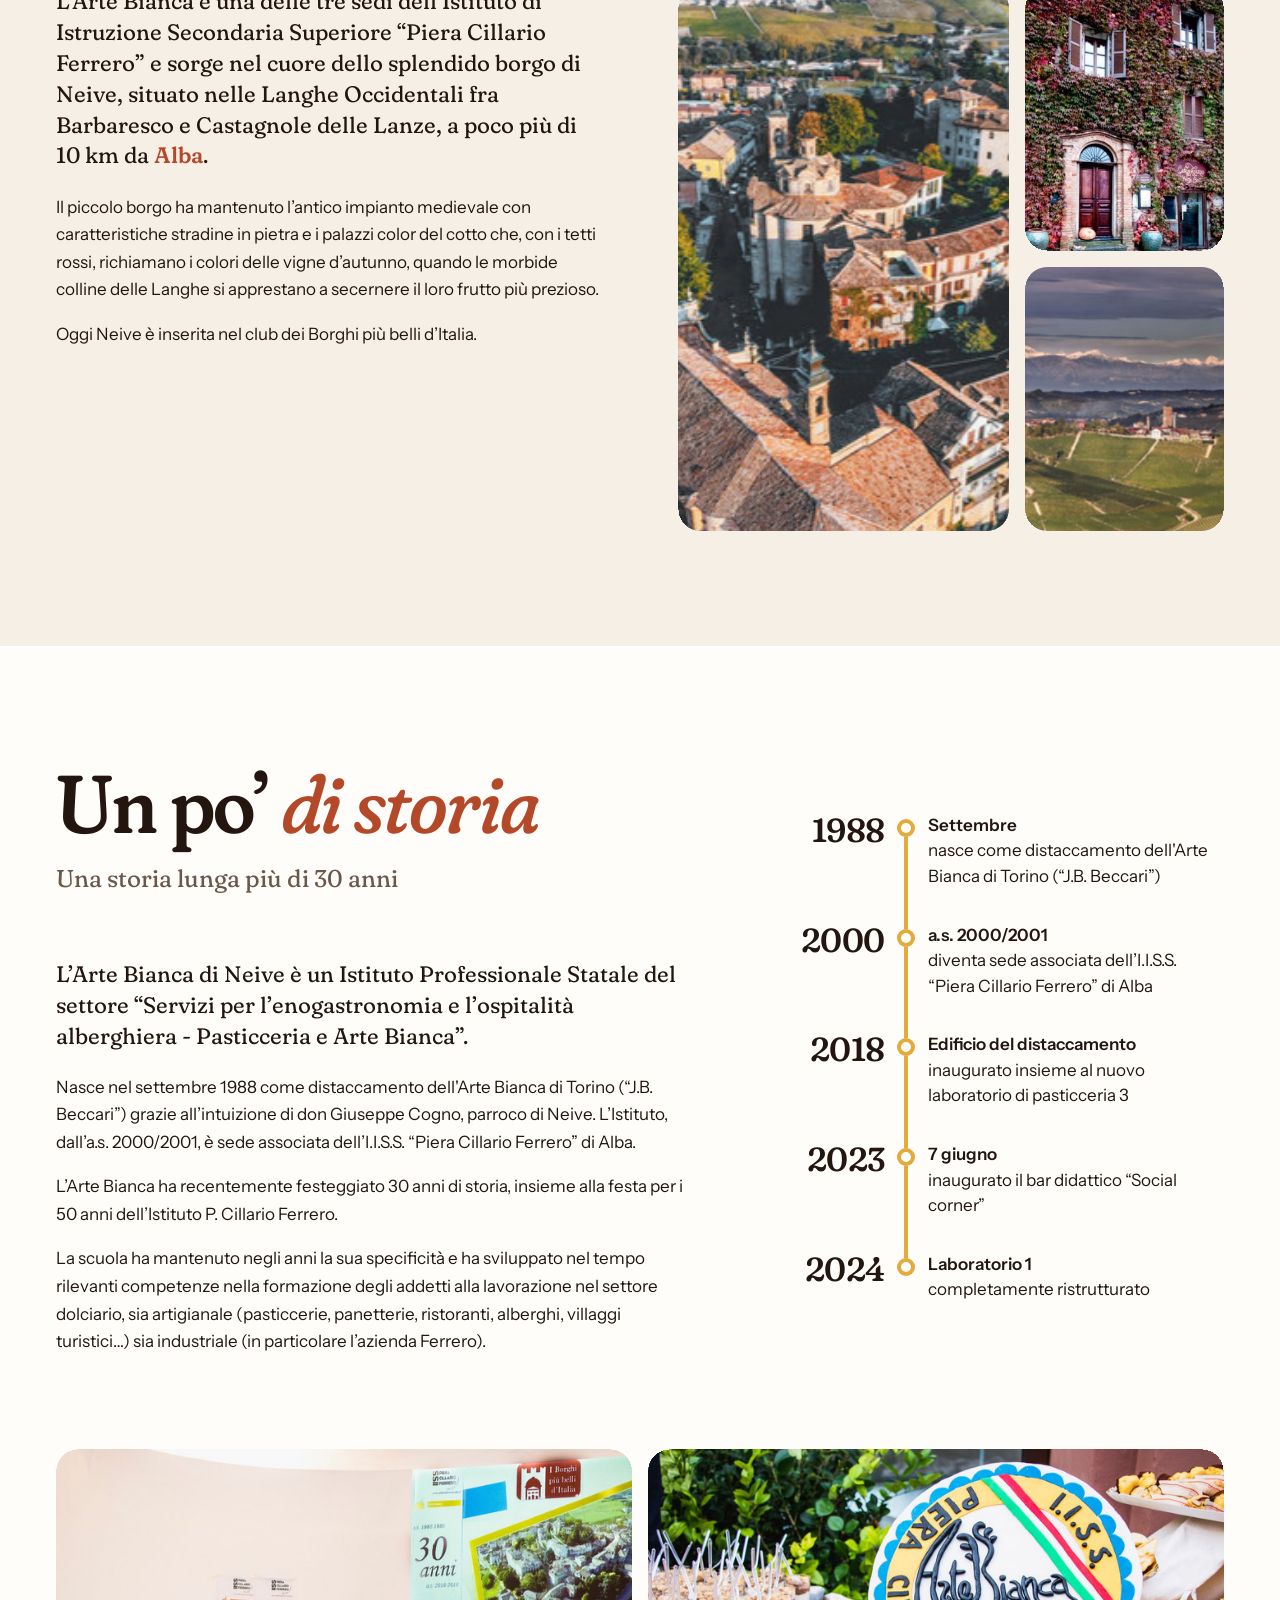
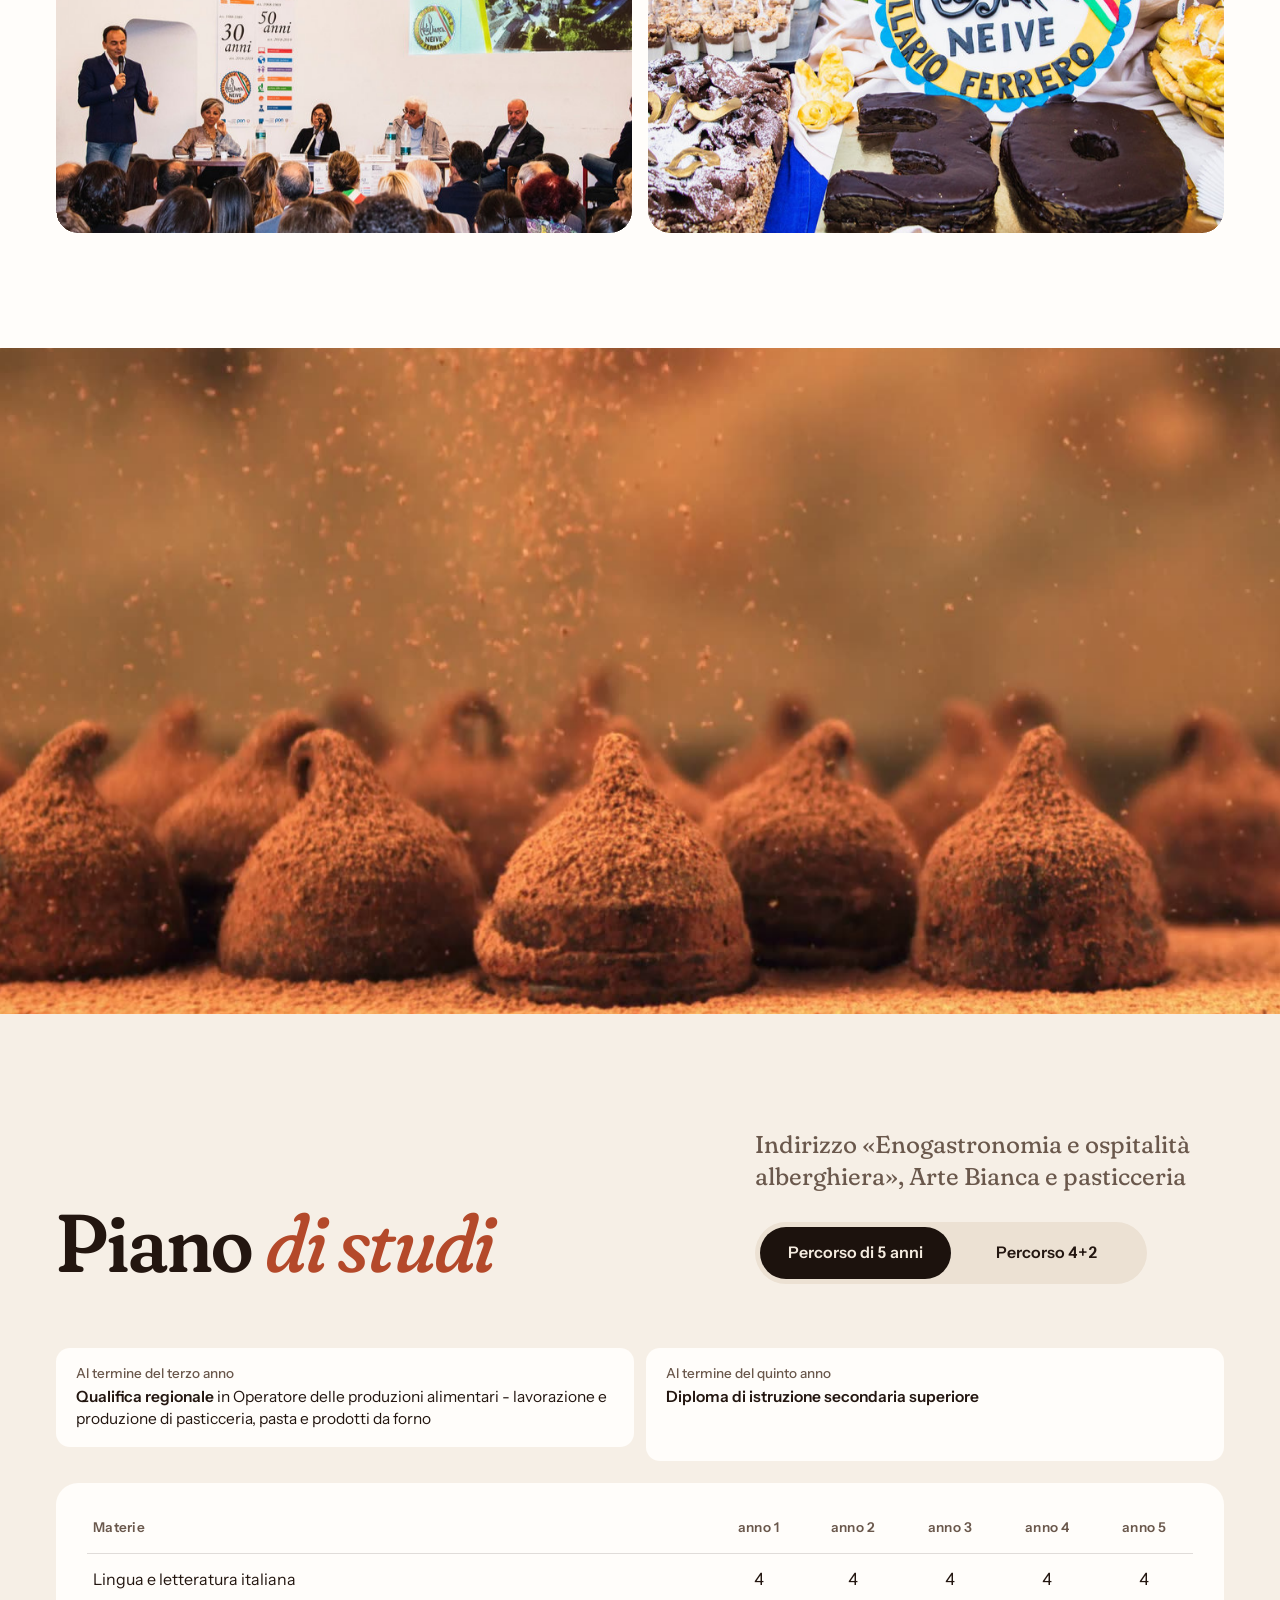
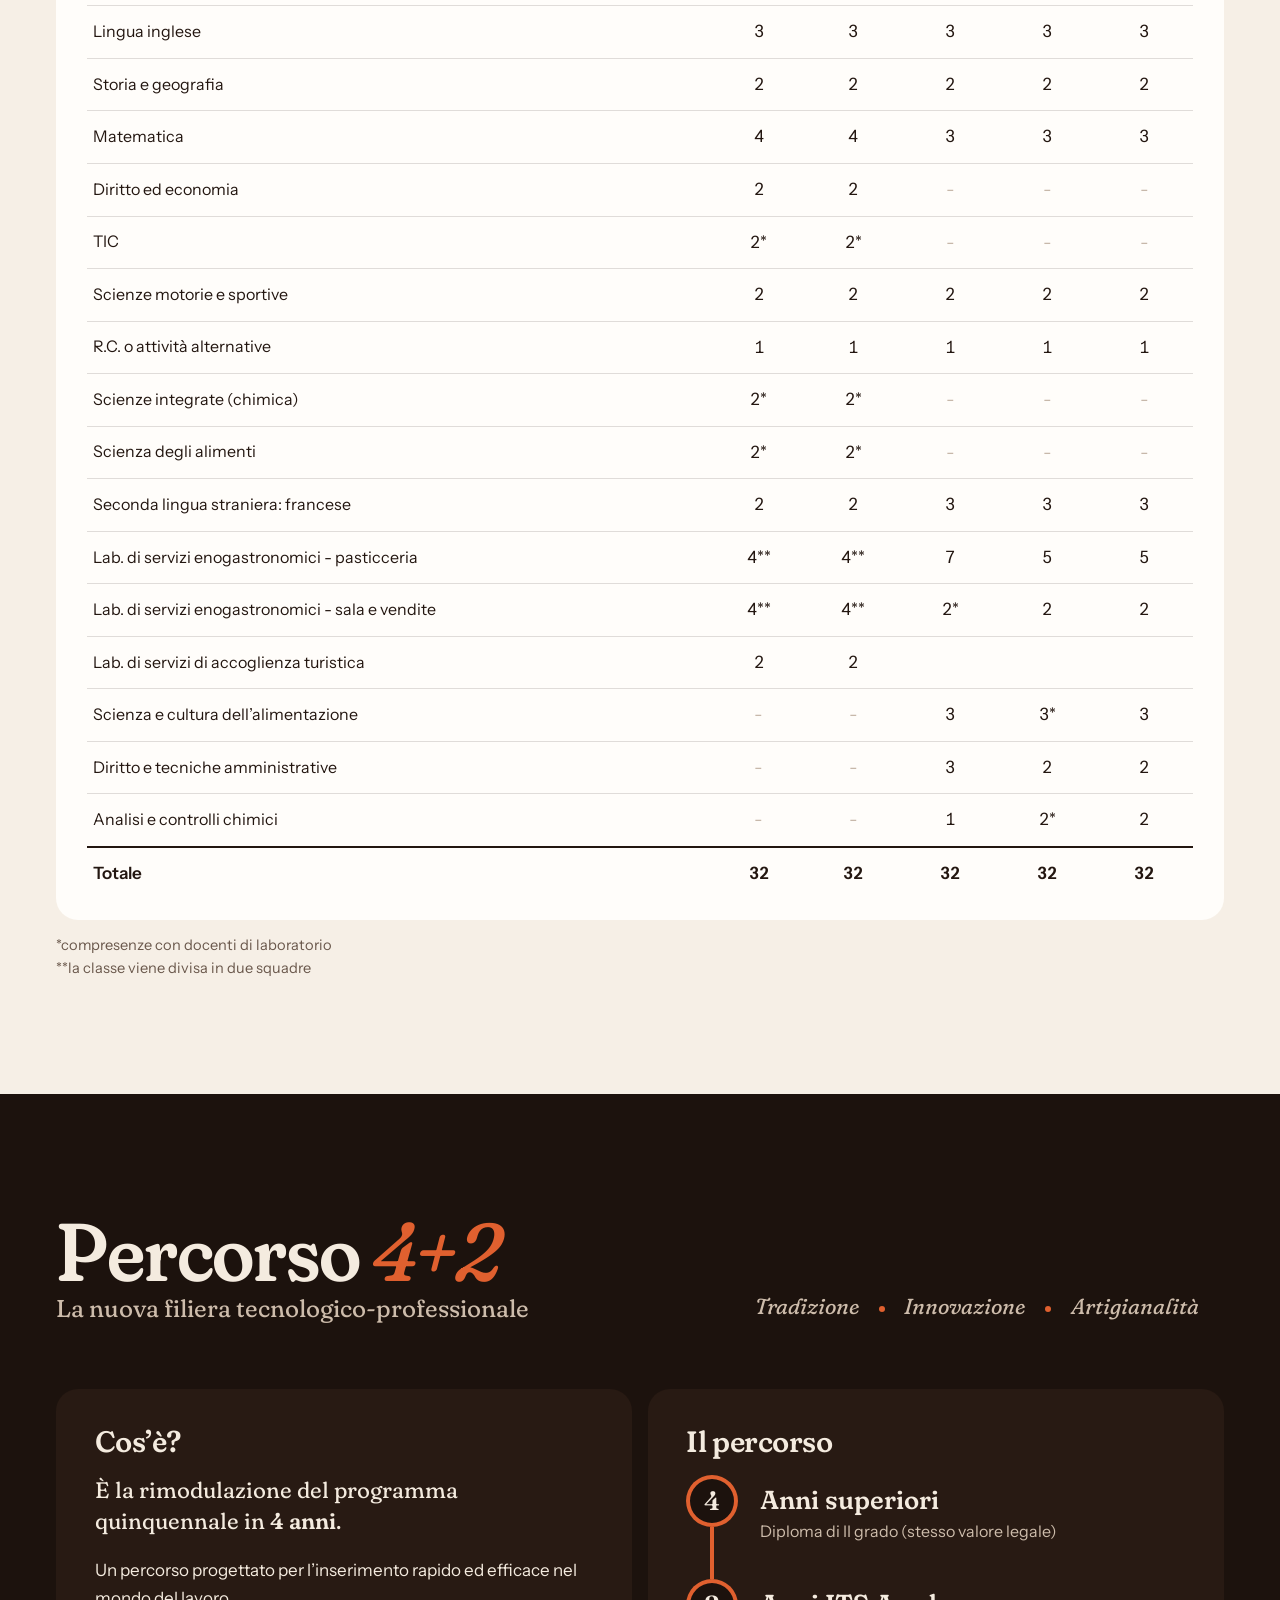
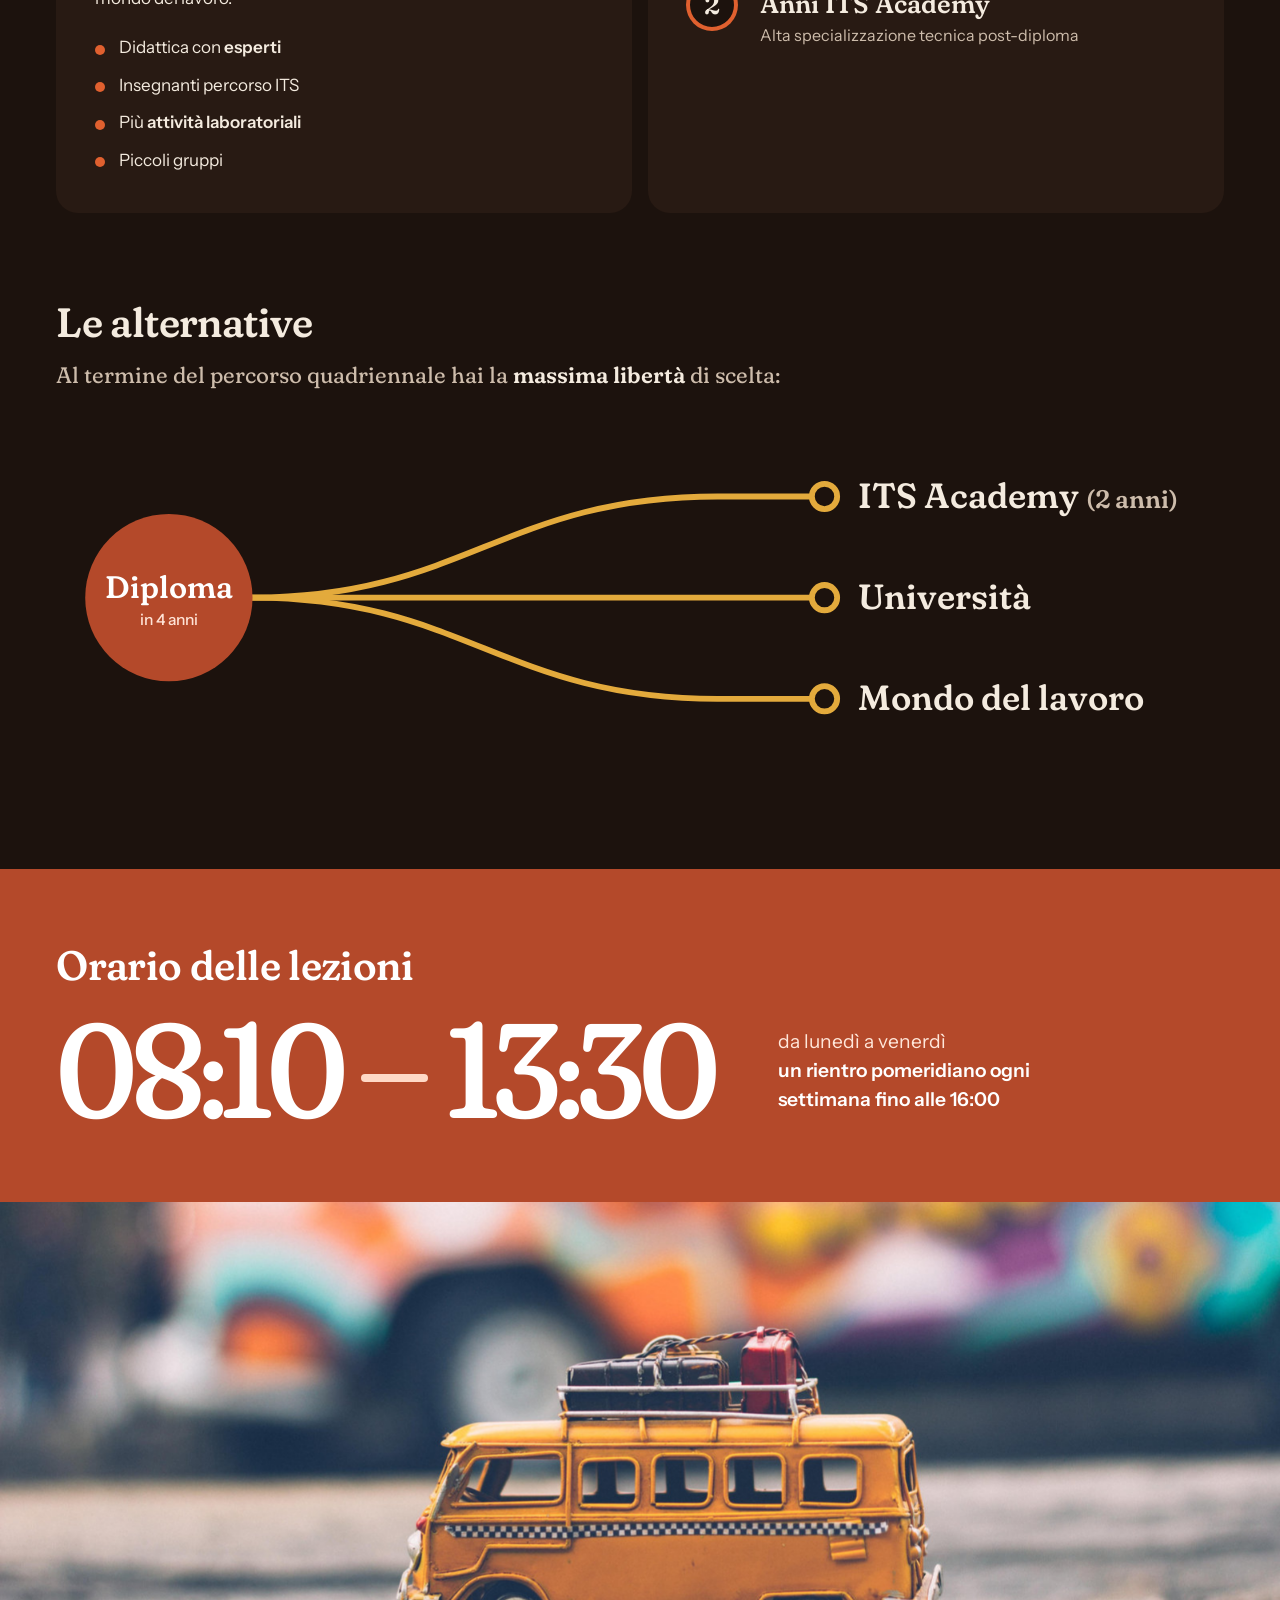
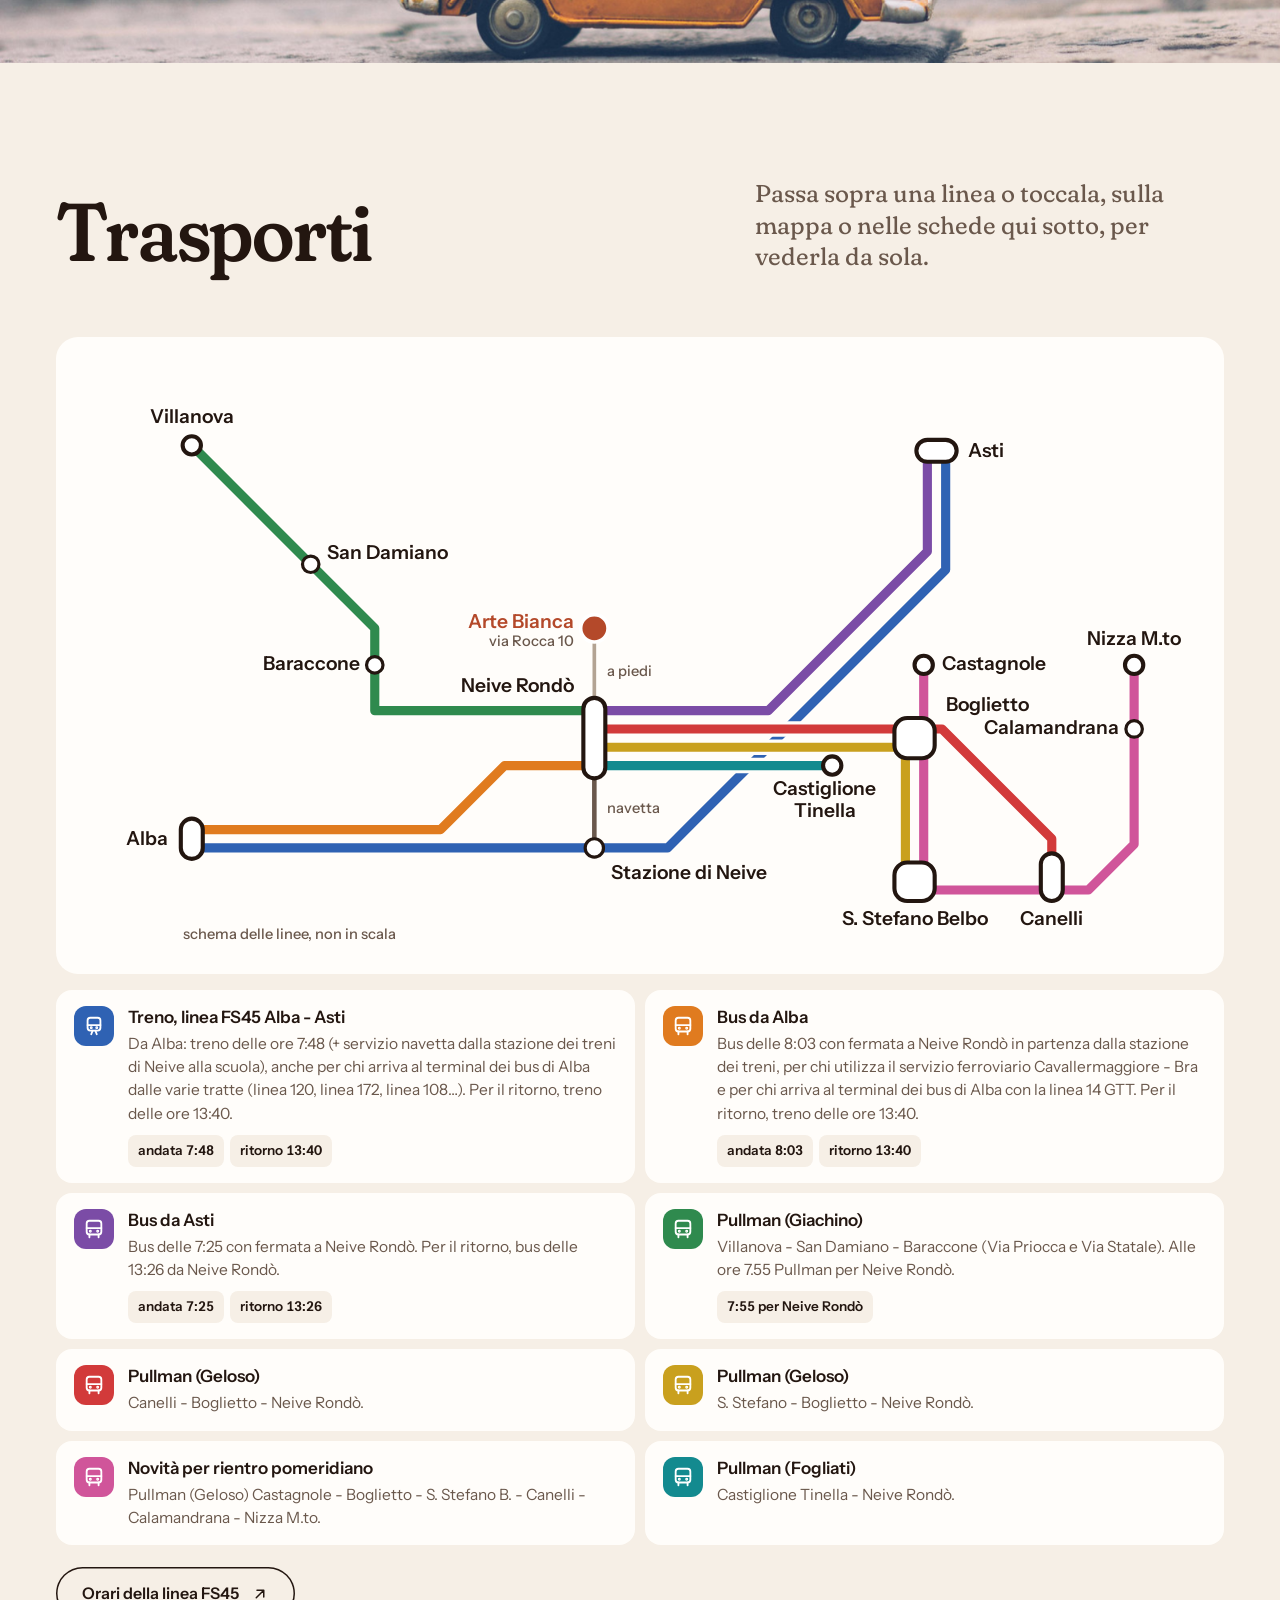
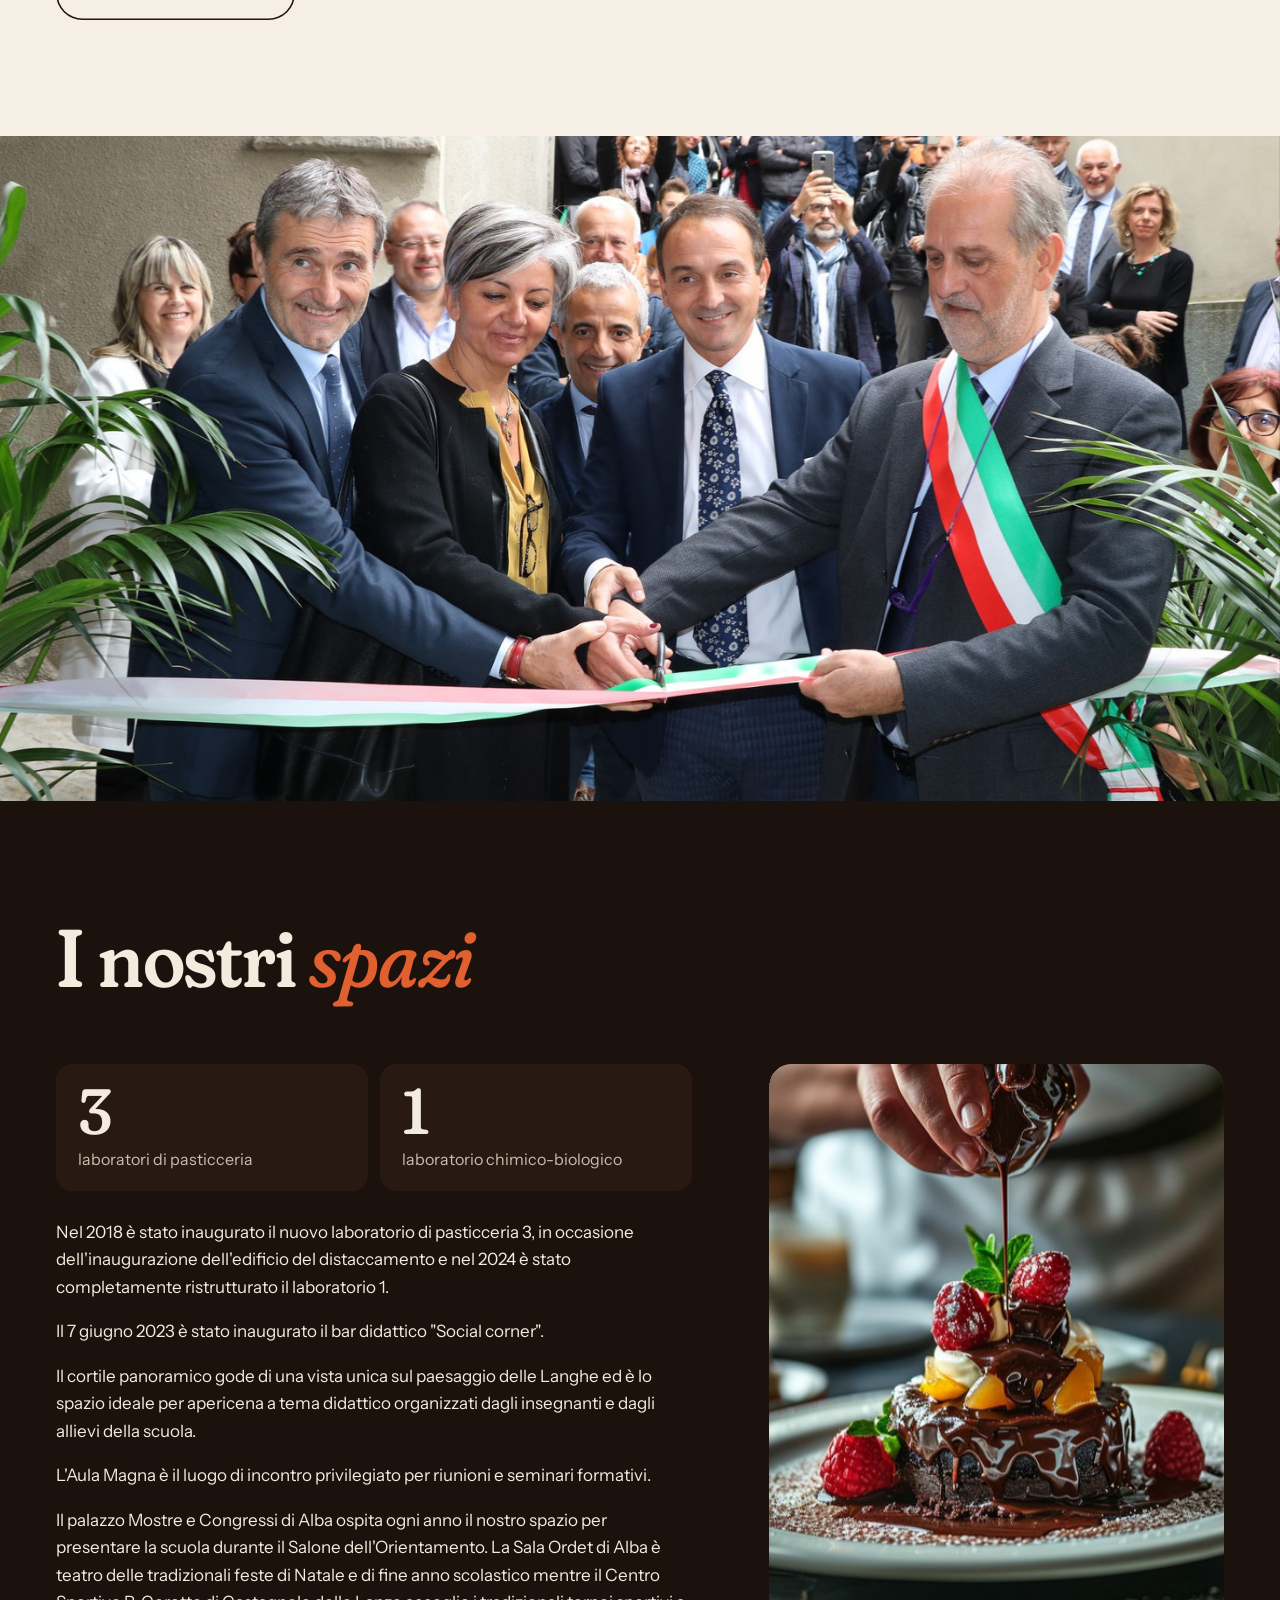
==== commit 2c9eafaf: "Home: video della farina corretto verso il cacao; tolti 38 file non piu' usati Co-Authored-By: Claud" ====
--- a/index.html
+++ b/index.html
@@ -24,7 +24,7 @@
 <link rel="preconnect" href="https://fonts.googleapis.com">
 <link rel="preconnect" href="https://fonts.gstatic.com" crossorigin>
 <link href="https://fonts.googleapis.com/css2?family=Fraunces:ital,opsz,wght,SOFT@0,9..144,300..800,0..100;1,9..144,300..800,0..100&family=Instrument+Sans:ital,wght@0,400..700;1,400..700&display=swap" rel="stylesheet">
-<link rel="stylesheet" href="stile.css?v=1795077016">
+<link rel="stylesheet" href="stile.css?v=1795078576">
 <script>document.documentElement.classList.add('js')</script>
 </head>
 <body id="inizio">
@@ -56,7 +56,7 @@
 </div>
 <main>
 <section class="eroe con-video">
-  <div class="eroe-sfondo"><video data-src="media/video-farina.mp4" data-src-telefono="media/video-farina-telefono.mp4" poster="media/copertina-farina.jpg" muted loop playsinline aria-label="Mani che spargono farina su una pallina d’impasto"></video></div>
+  <div class="eroe-sfondo"><video data-src="media/video-farina-cacao.mp4" data-src-telefono="media/video-farina-cacao-telefono.mp4" poster="media/copertina-farina-cacao.jpg" muted loop playsinline aria-label="Mani che spargono farina su una pallina d’impasto"></video></div>
   <div class="cont">
     <p class="eroe-scuola">Istituto professionale statale</p>
     <h1 class="eroe-titolo"><span class="r1">Arte Bianca</span> <em class="r2">di Neive</em></h1>
@@ -537,6 +537,6 @@
     <div class="piede-fondo"><span>Istituto professionale statale Arte Bianca - Via Rocca 10, Neive</span><a href="#inizio">Torna su ↑</a></div>
   </div>
 </footer>
-<script src="sito.js?v=1795077016"></script>
+<script src="sito.js?v=1795078576"></script>
 </body>
 </html>
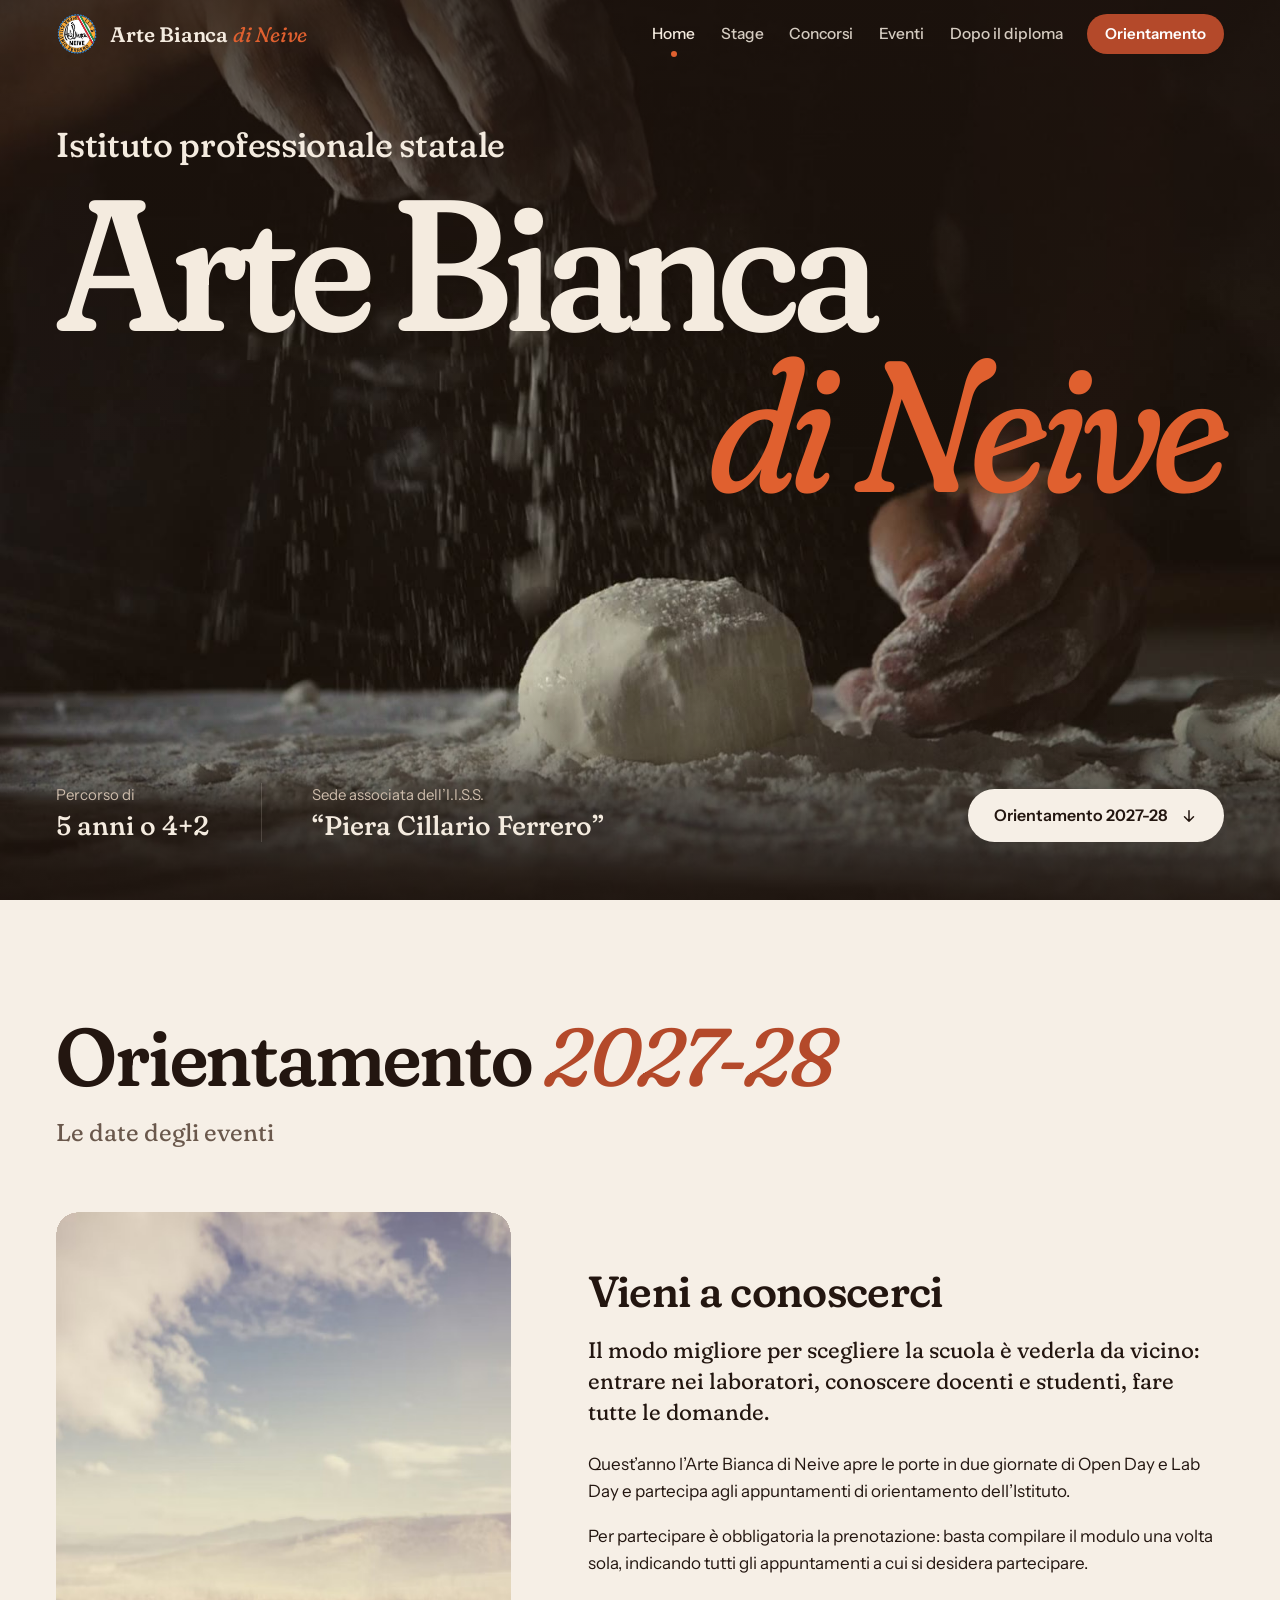
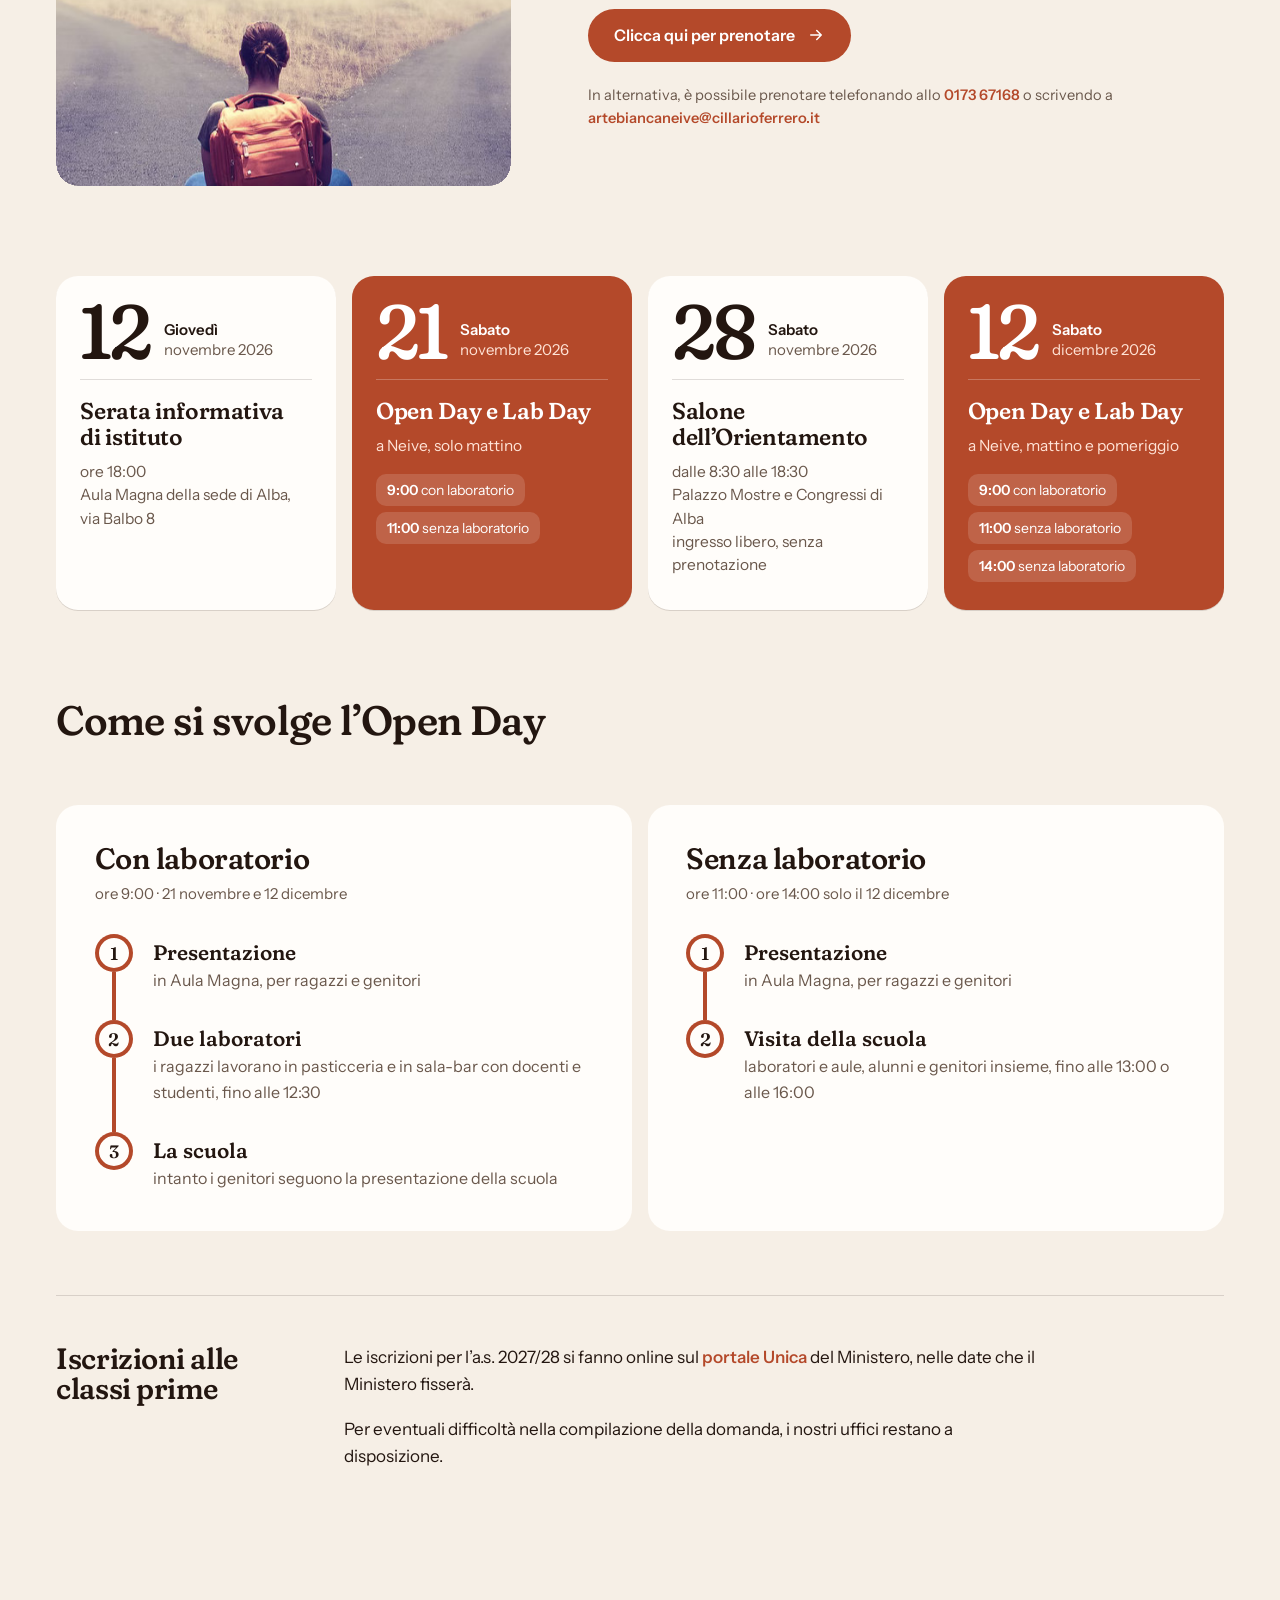
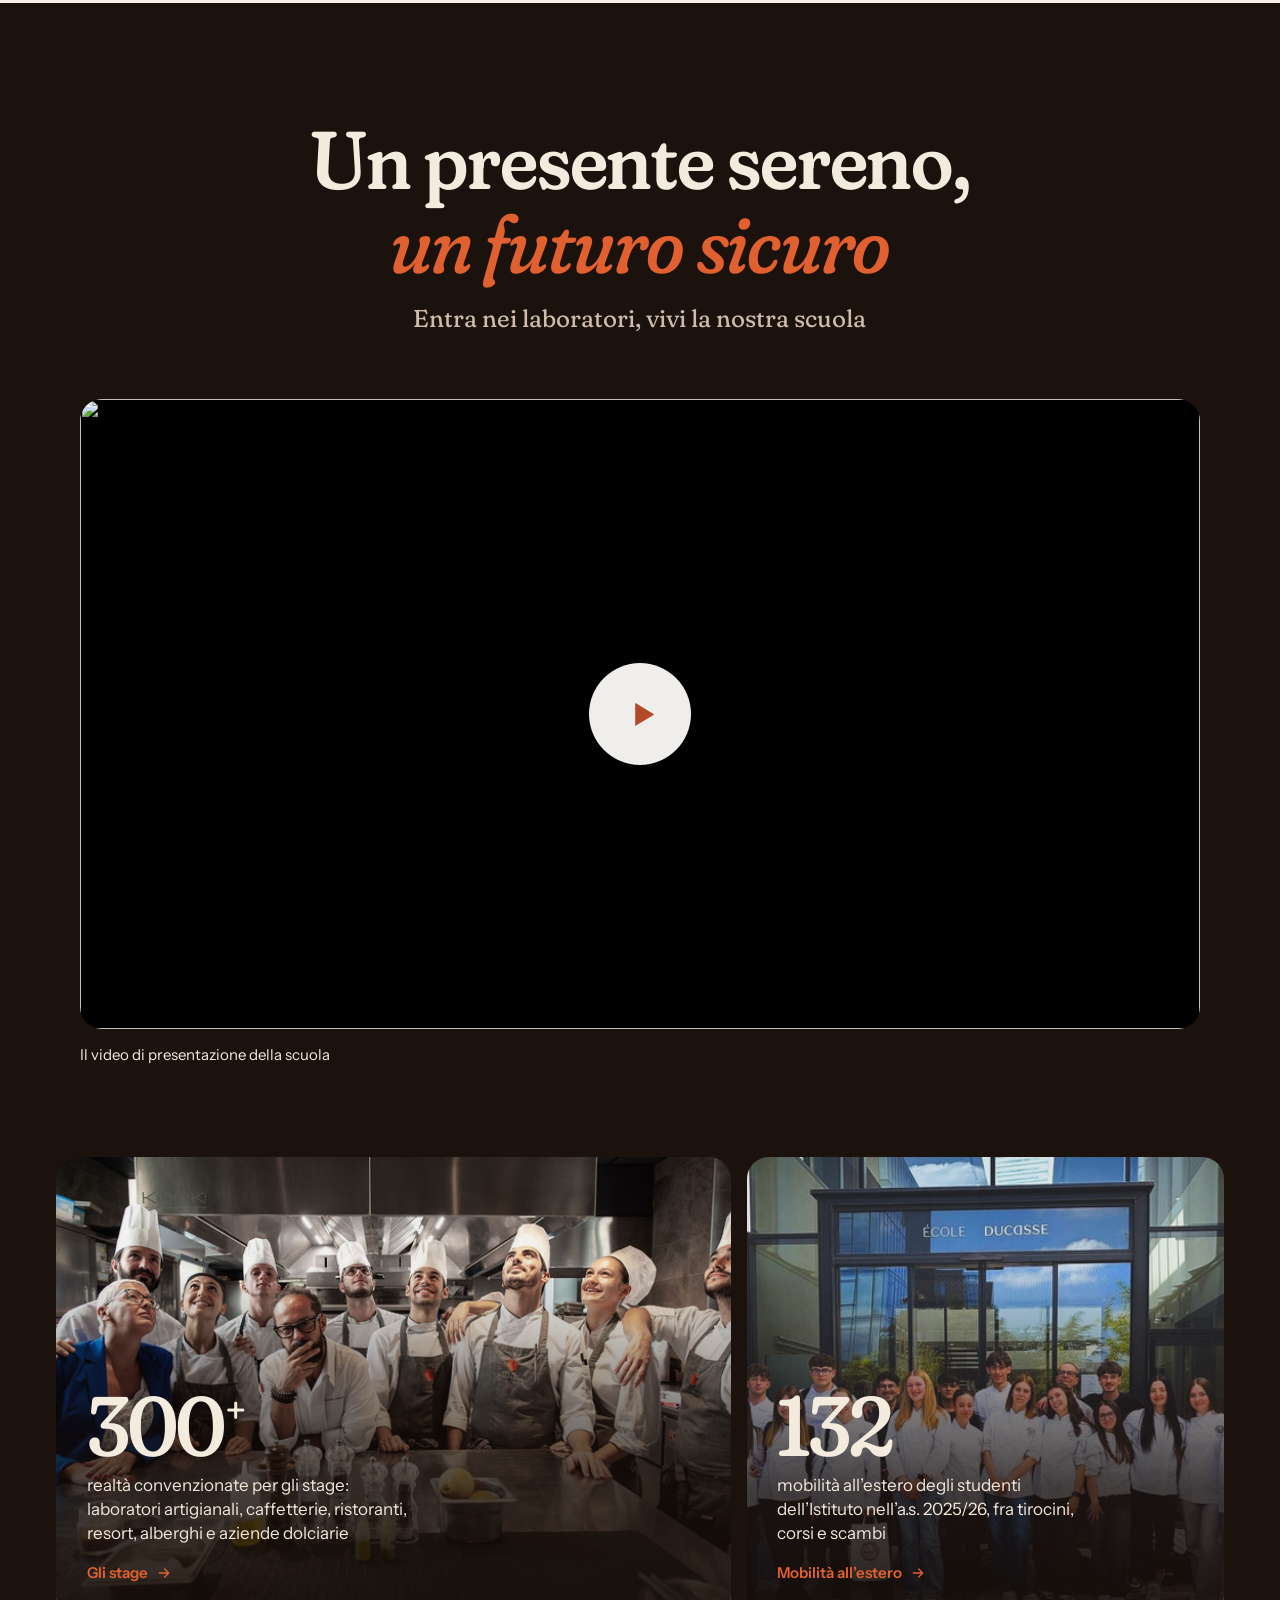
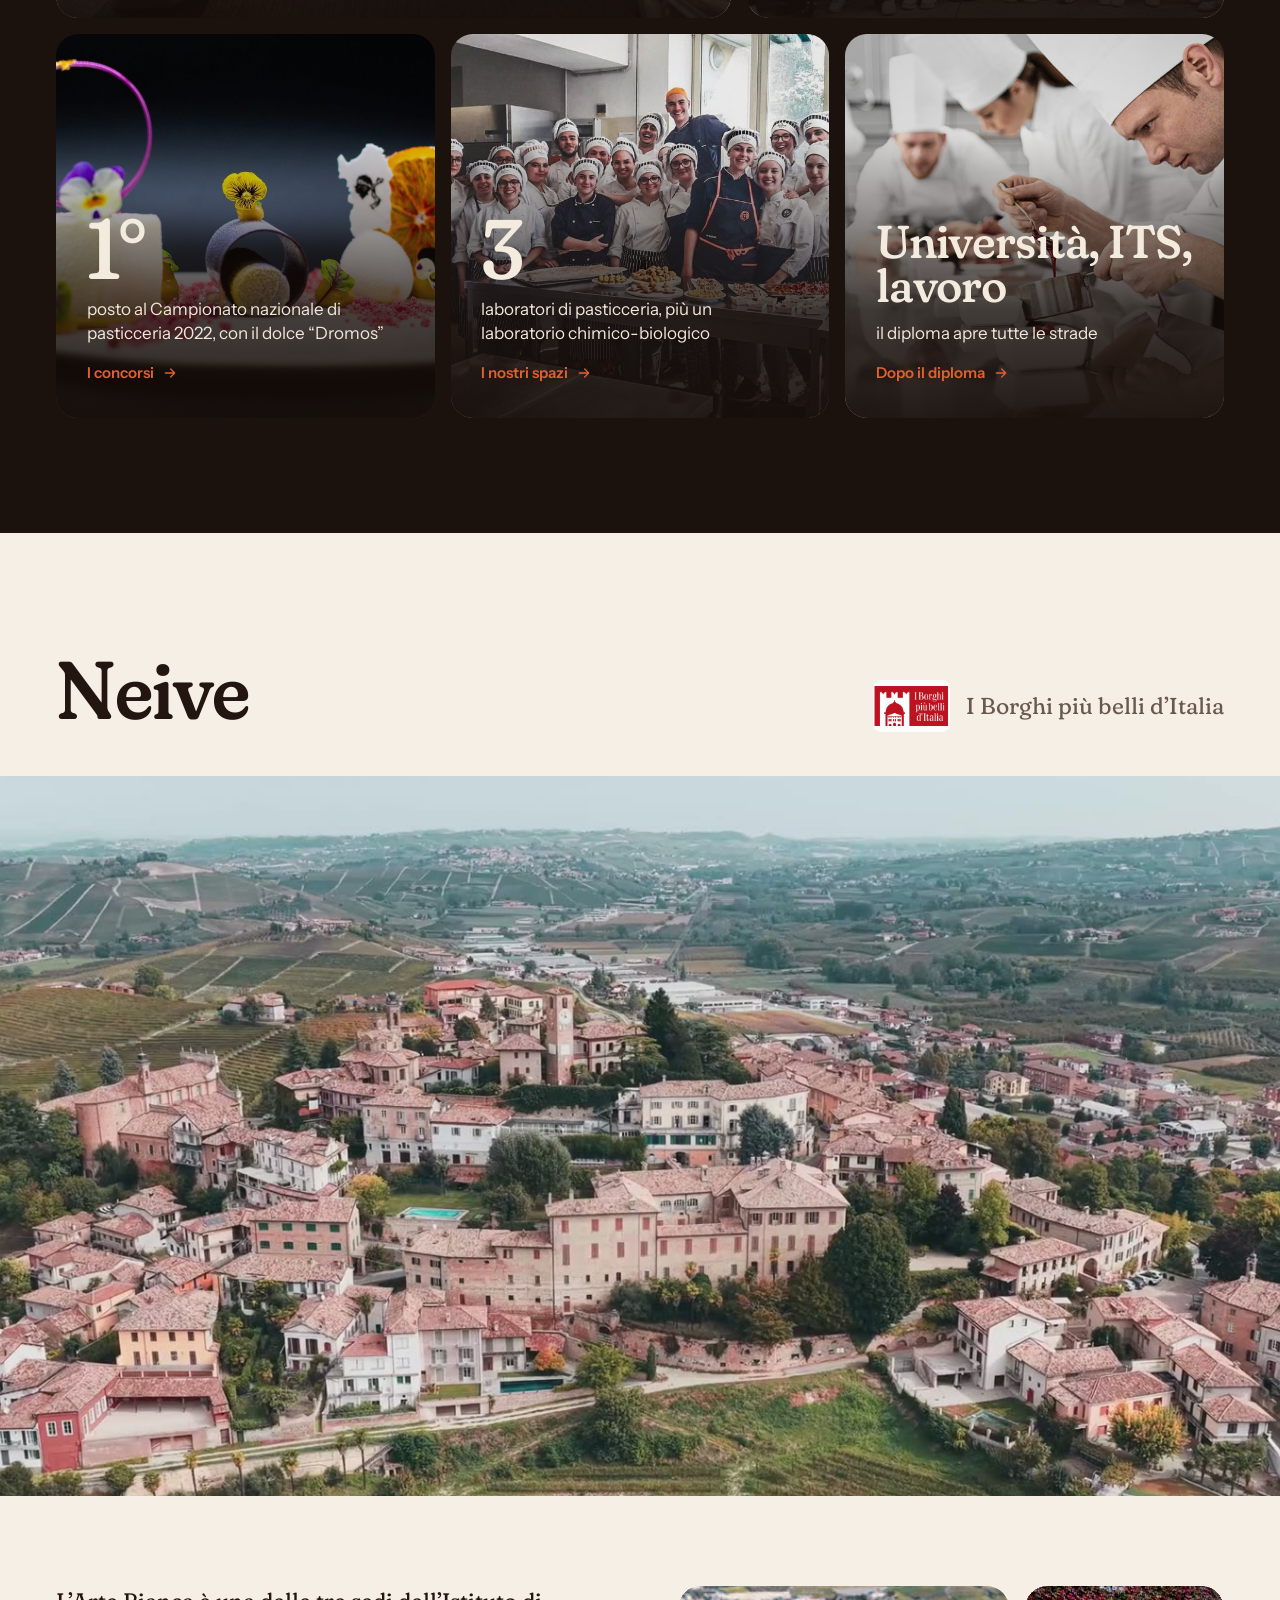
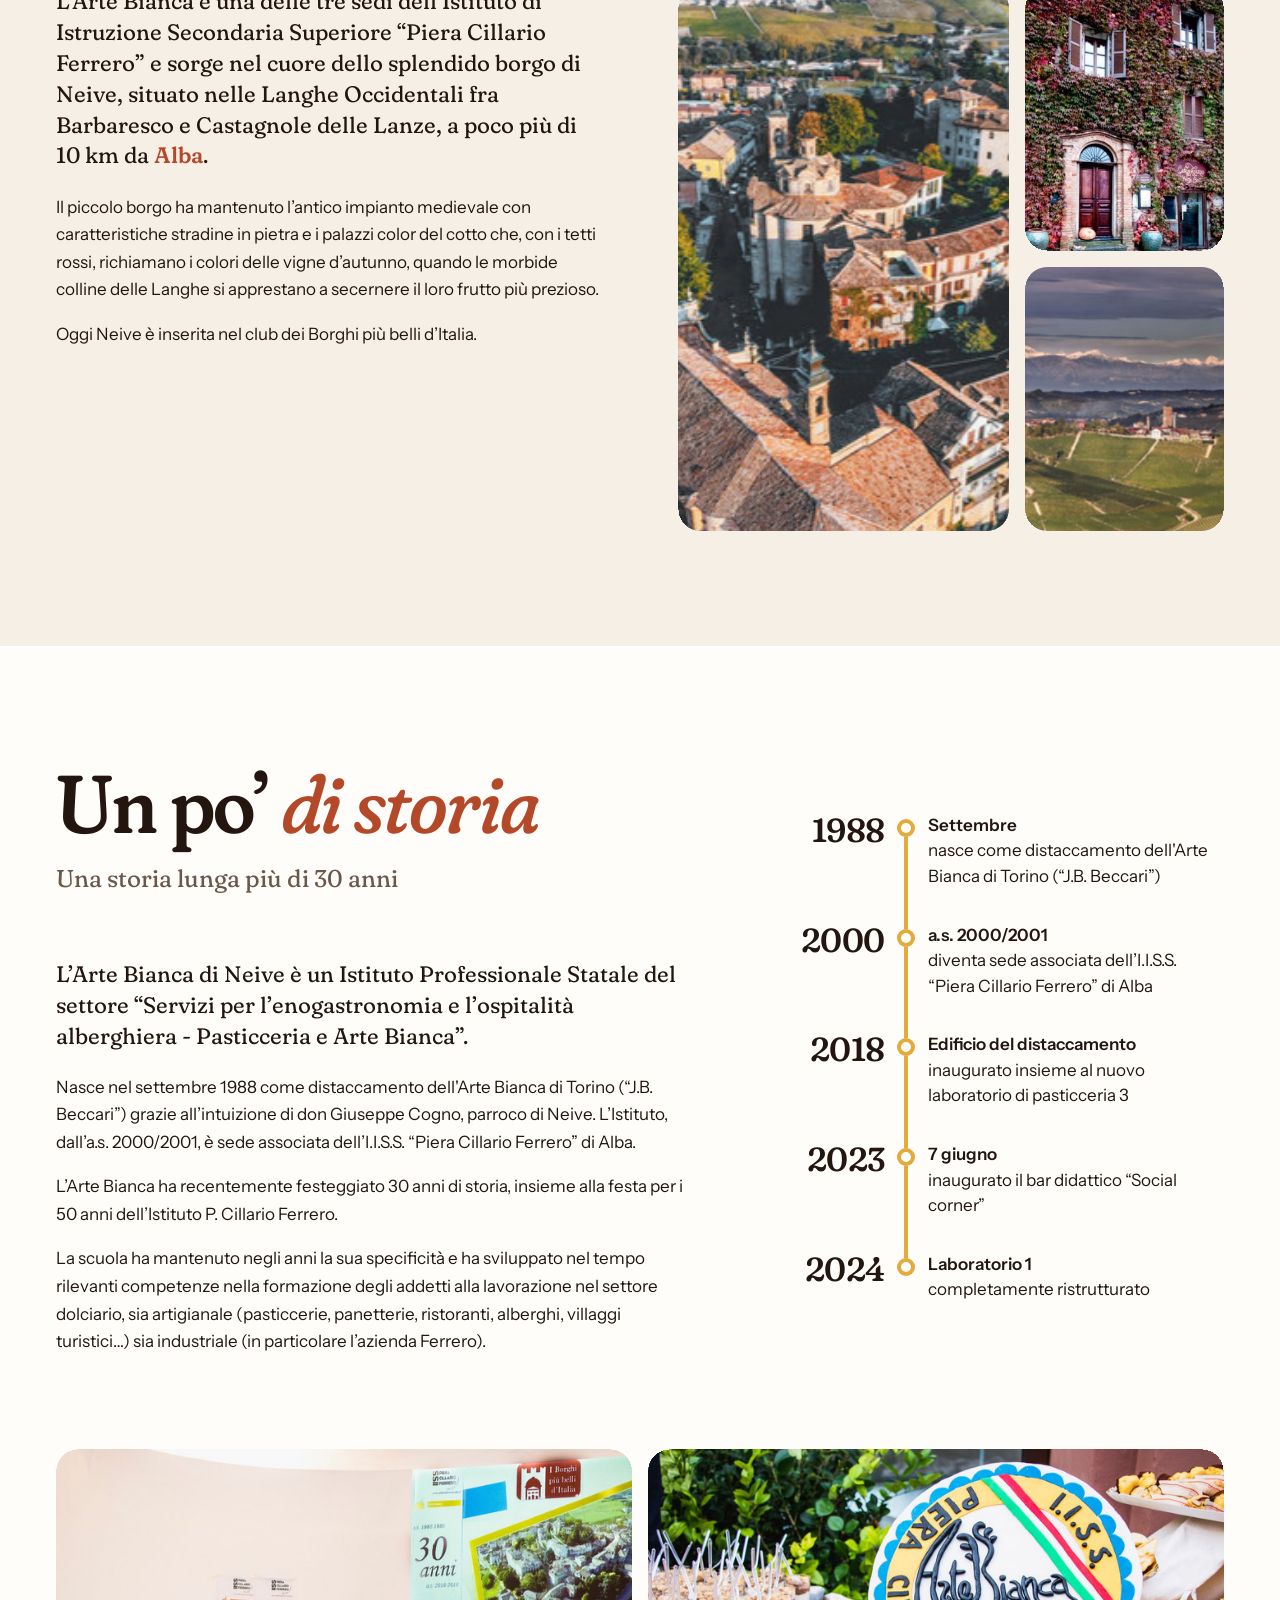
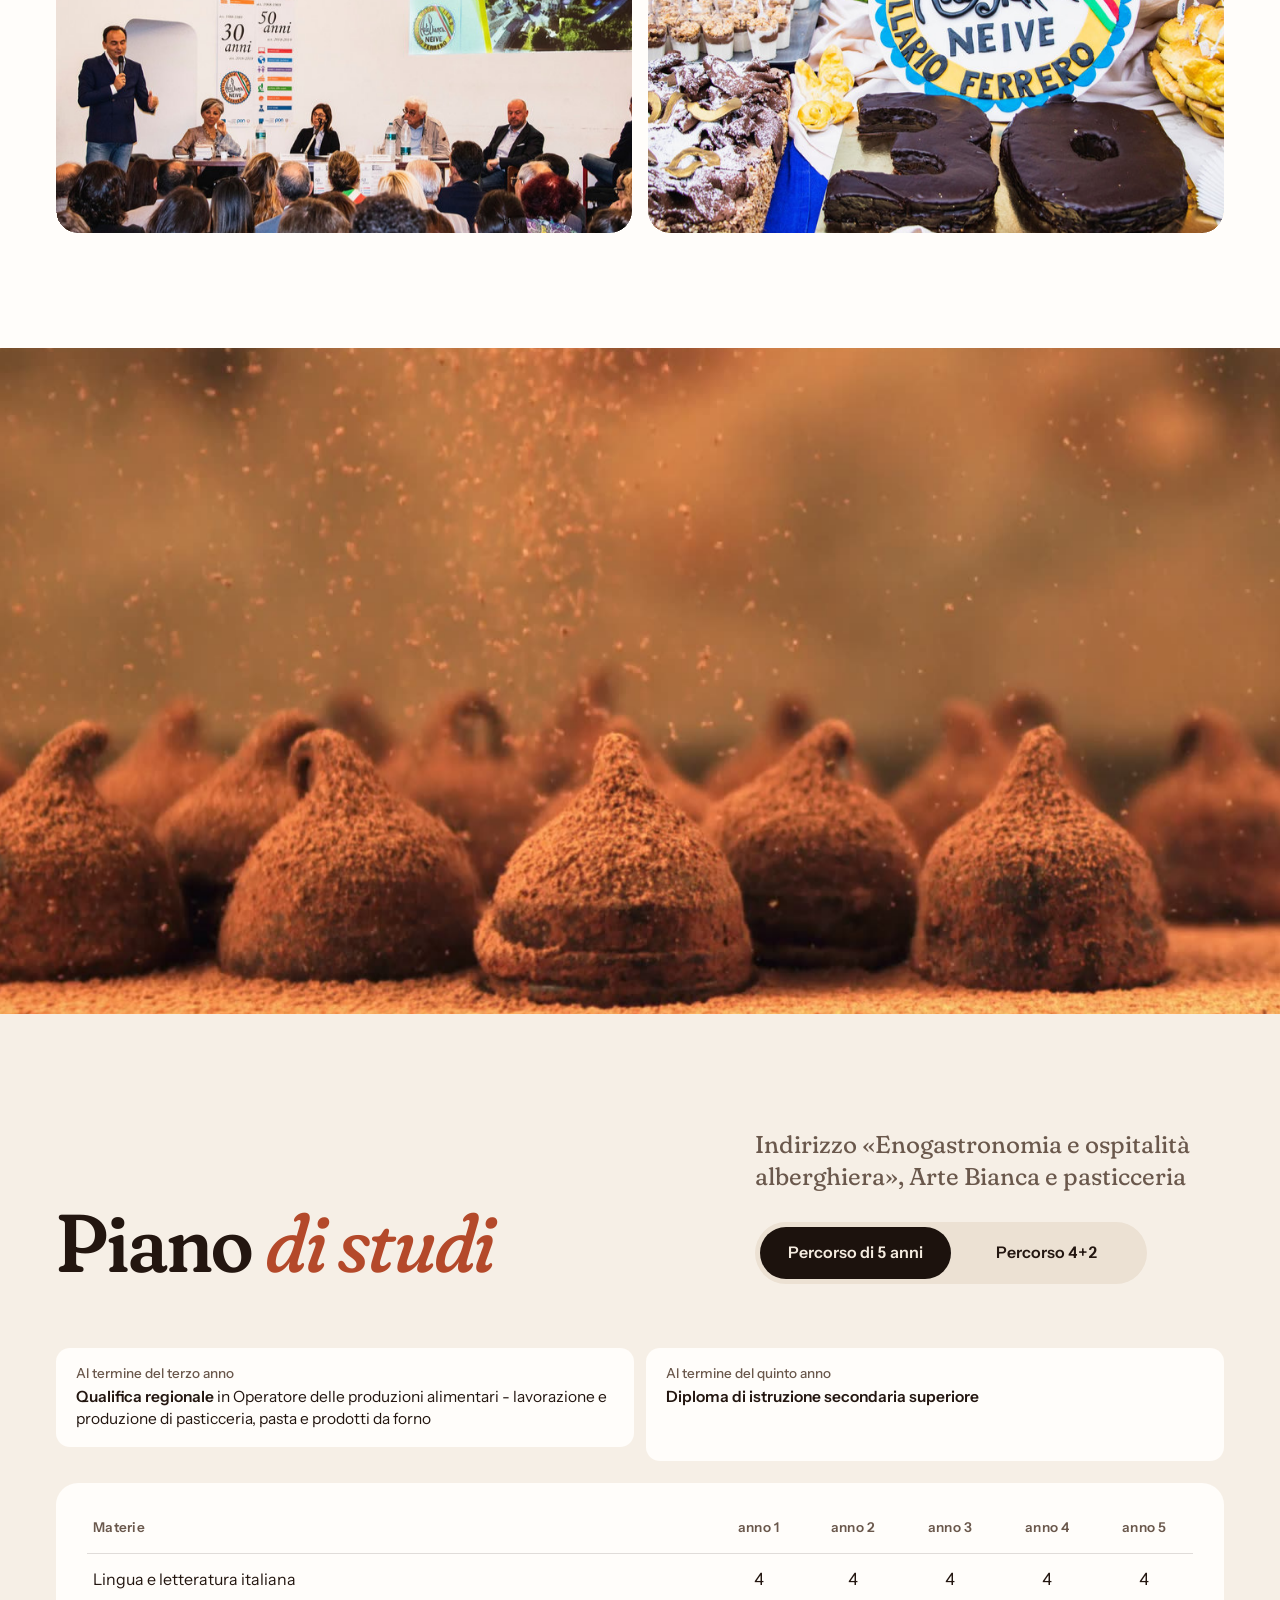
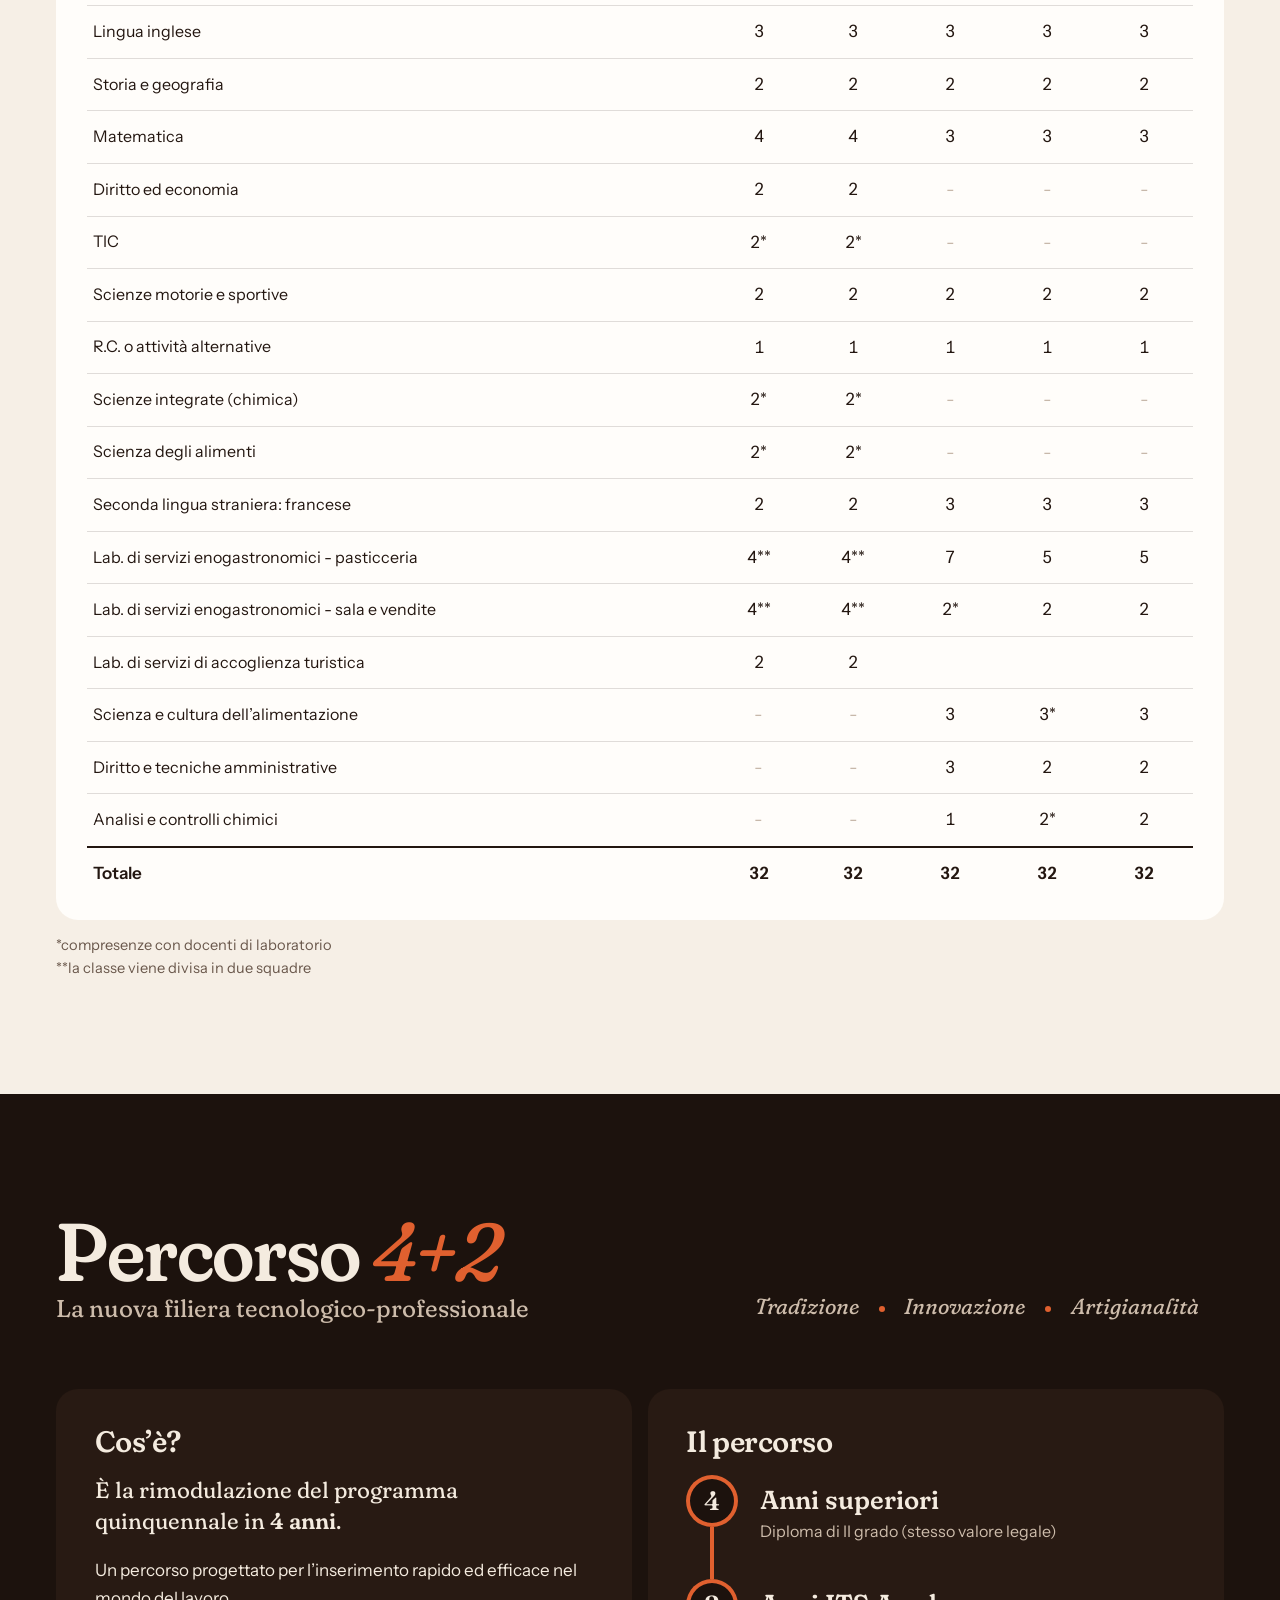
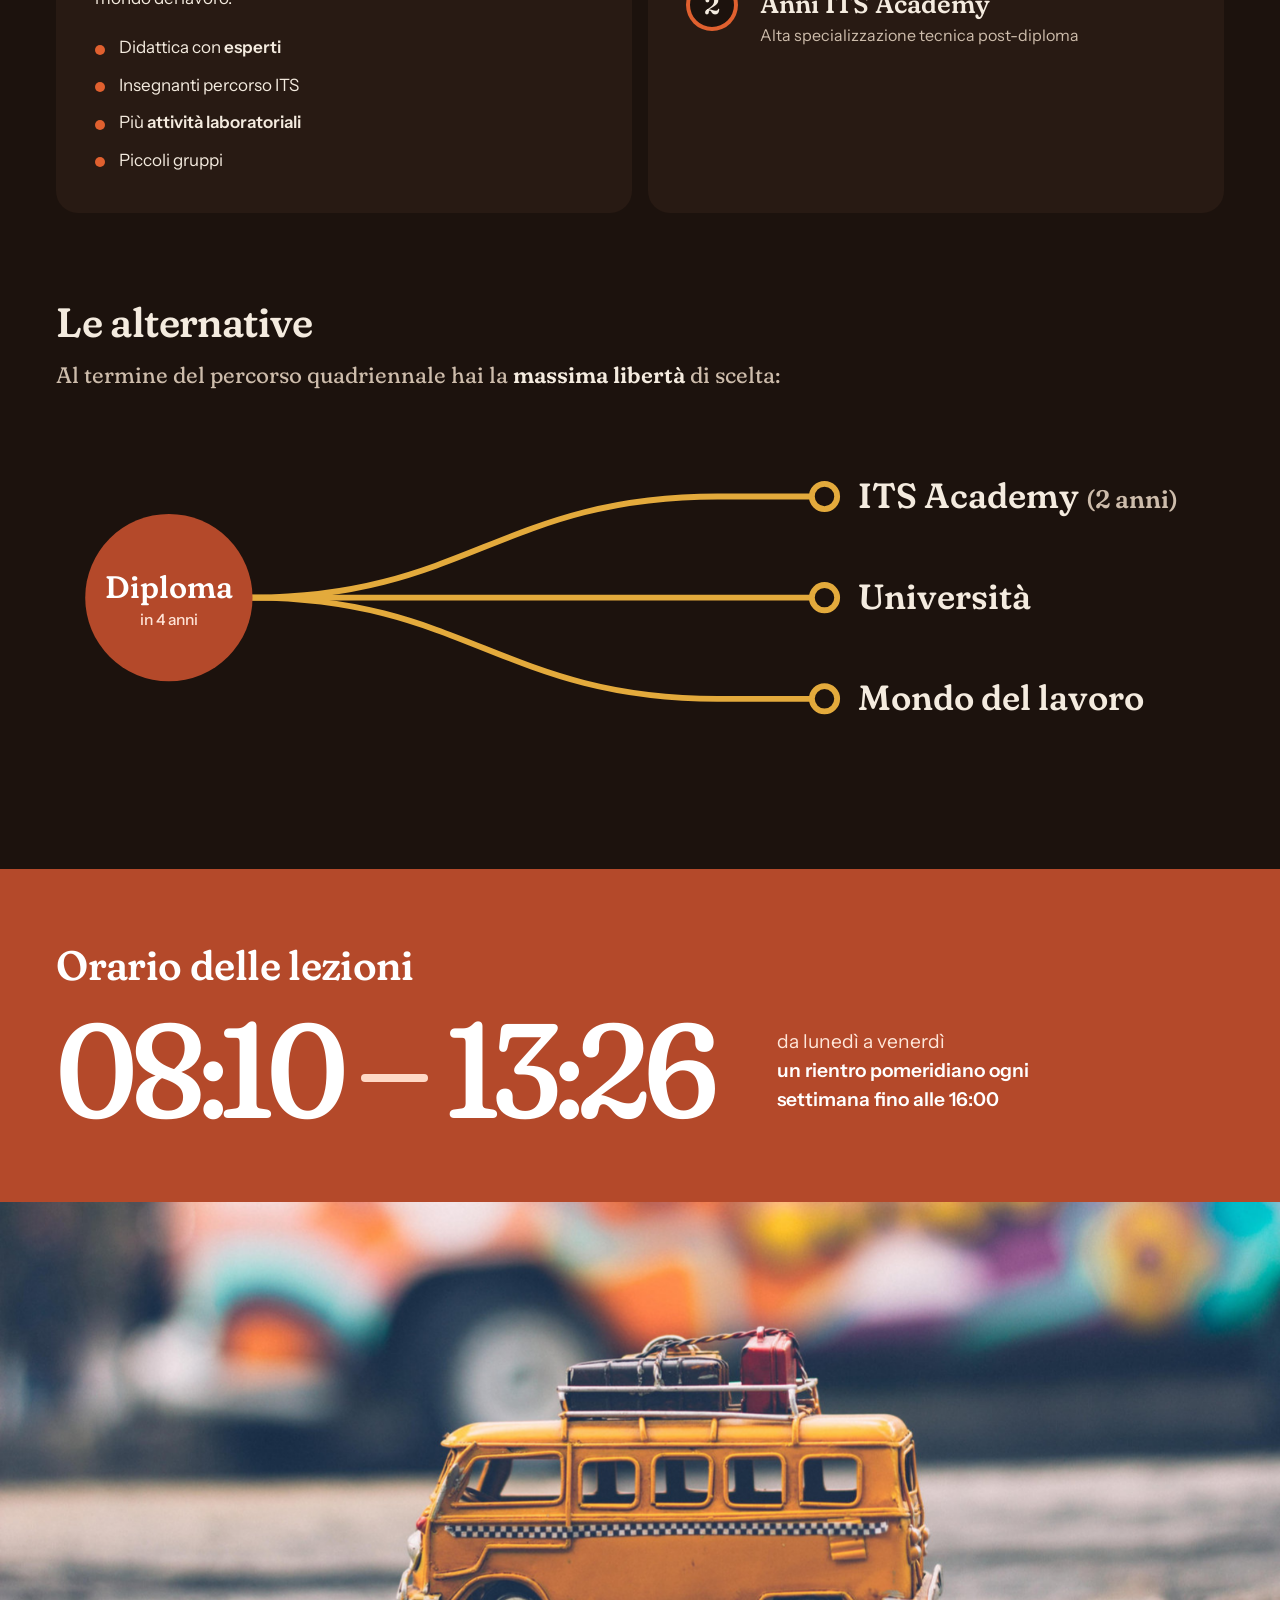
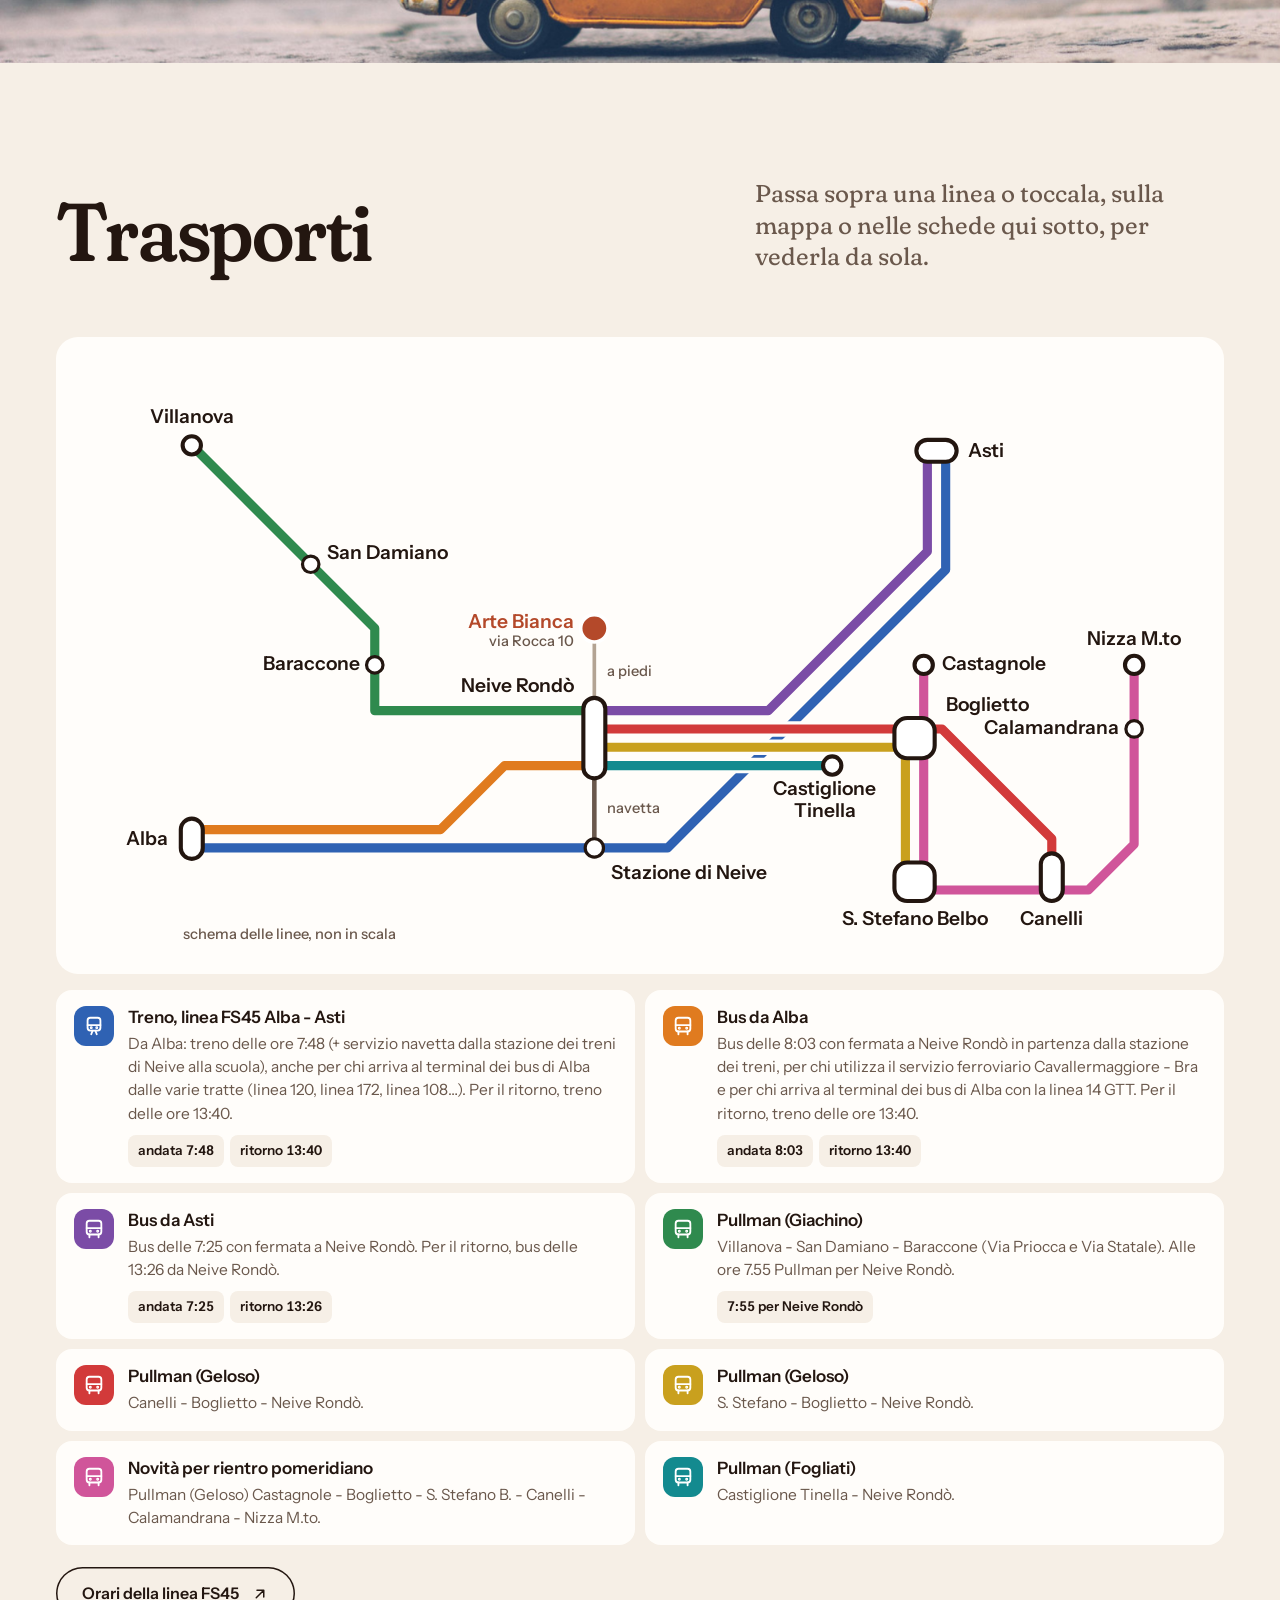
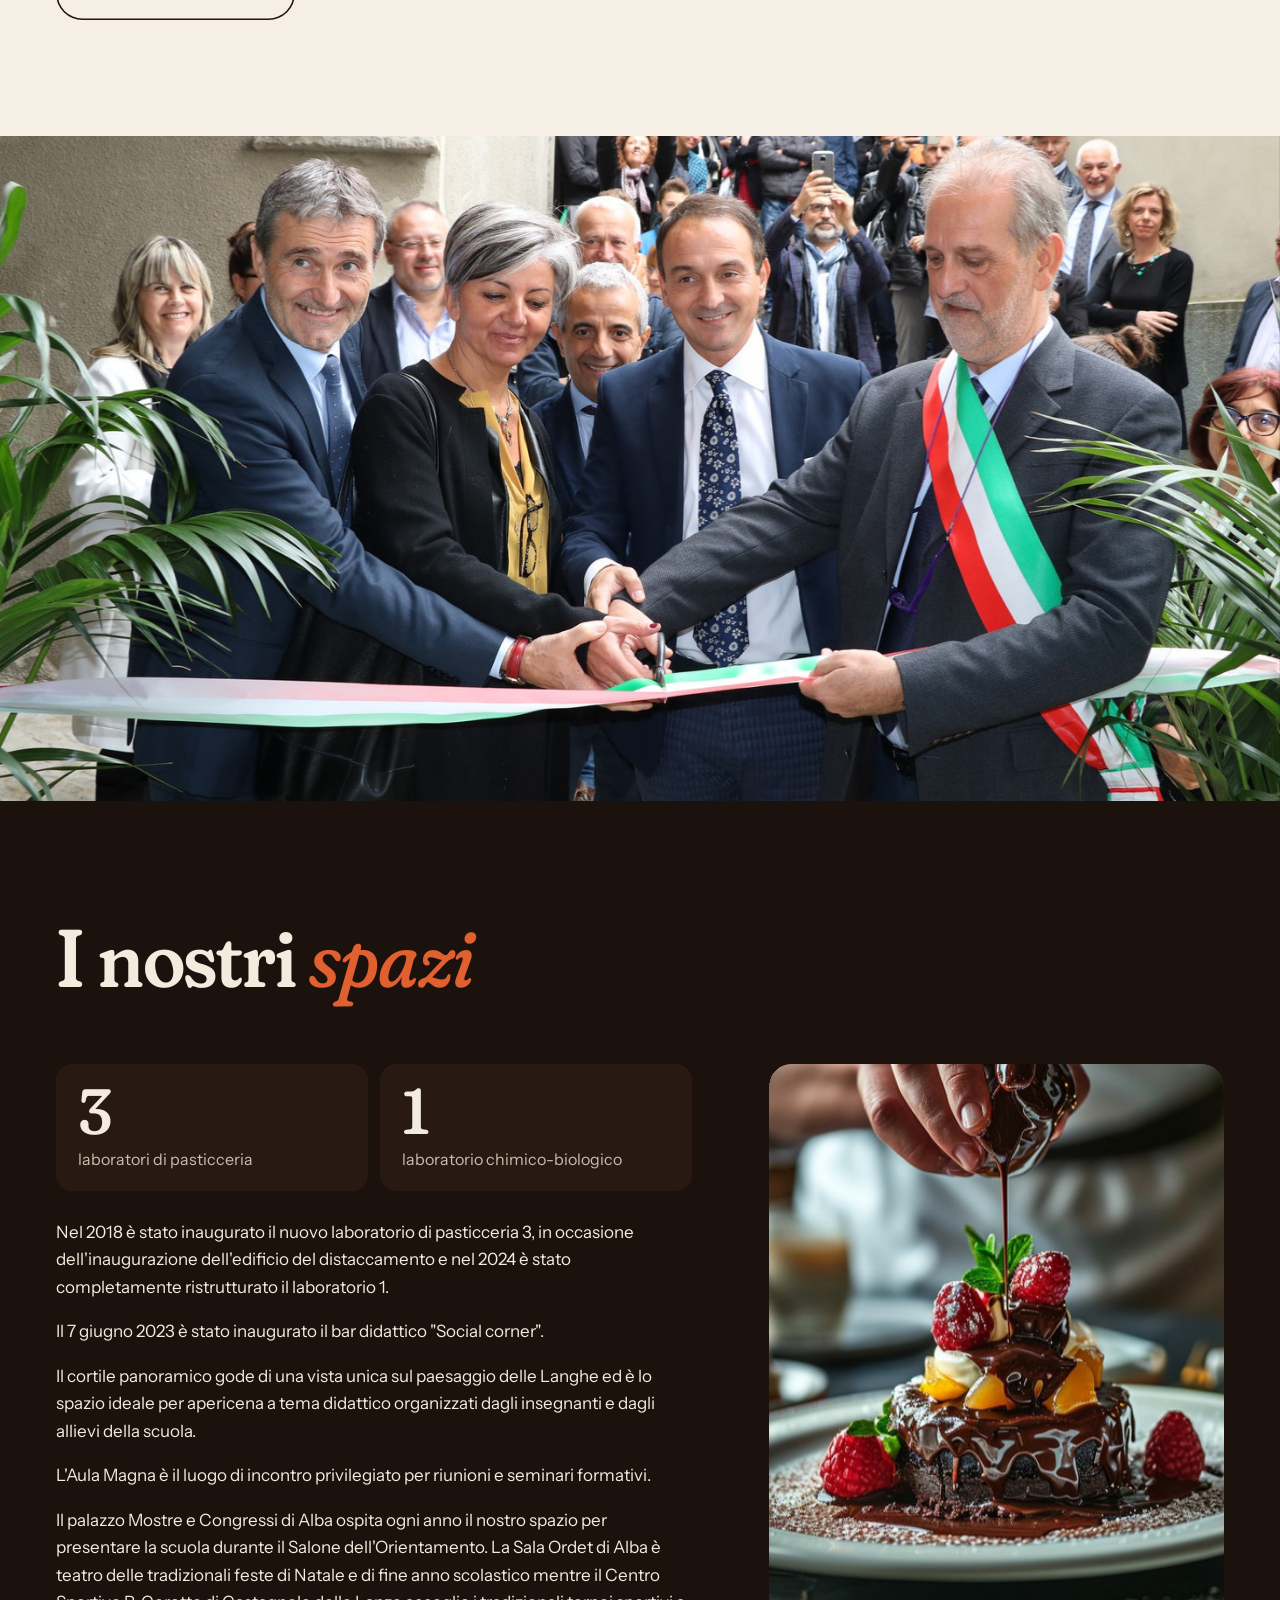
==== commit 248433c0: "Home: orario delle lezioni dalle 8:10 alle 13:26 (prima 13:30) Co-Authored-By: Claude Opus 5.5 <nore" ====
--- a/index.html
+++ b/index.html
@@ -383,7 +383,7 @@
   <div class="cont">
     <h2 class="titolo-medio orario-titolo">Orario delle lezioni</h2>
     <div class="orario">
-      <p class="ore" aria-label="dalle 8:10 alle 13:30">08:10<span class="fra"></span>13:30</p>
+      <p class="ore" aria-label="dalle 8:10 alle 13:26">08:10<span class="fra"></span>13:26</p>
       <p class="dettagli">da lunedì a venerdì<br><b>un rientro pomeridiano ogni settimana fino alle 16:00</b></p>
     </div>
   </div>
